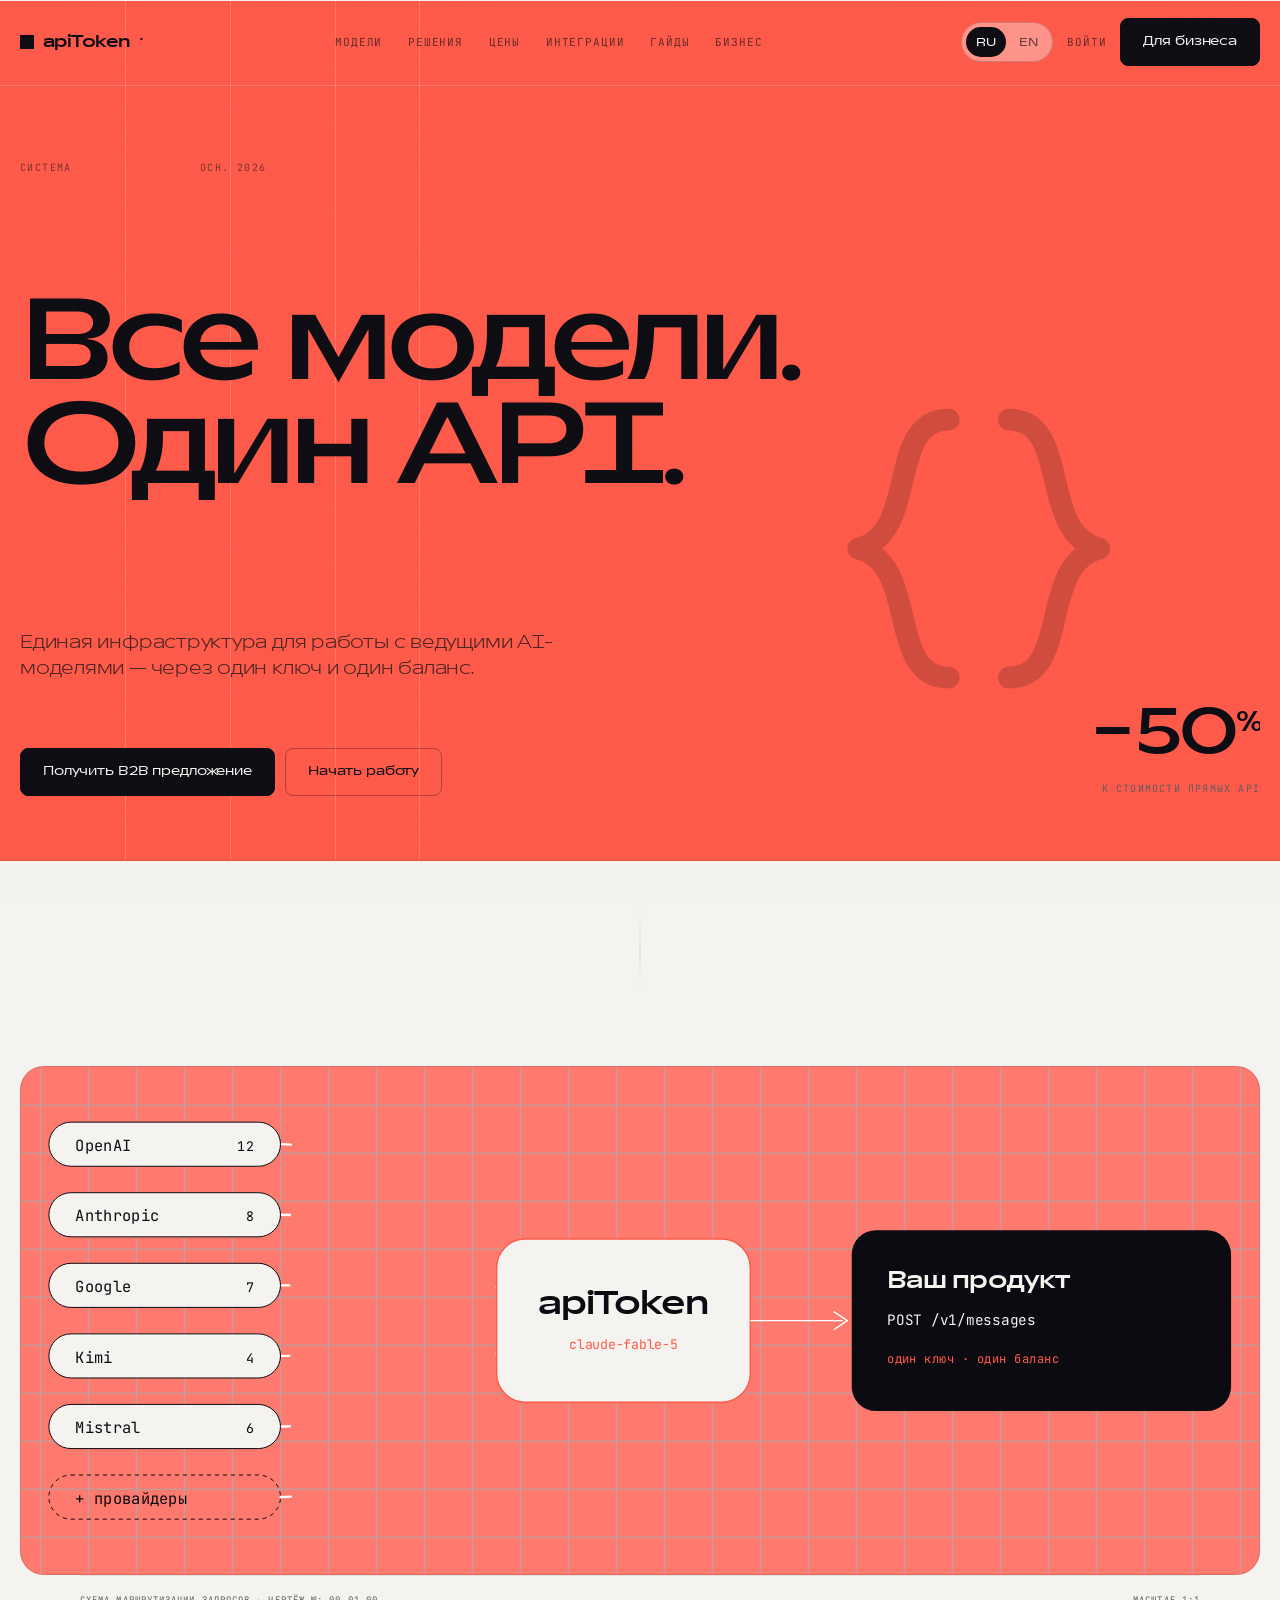
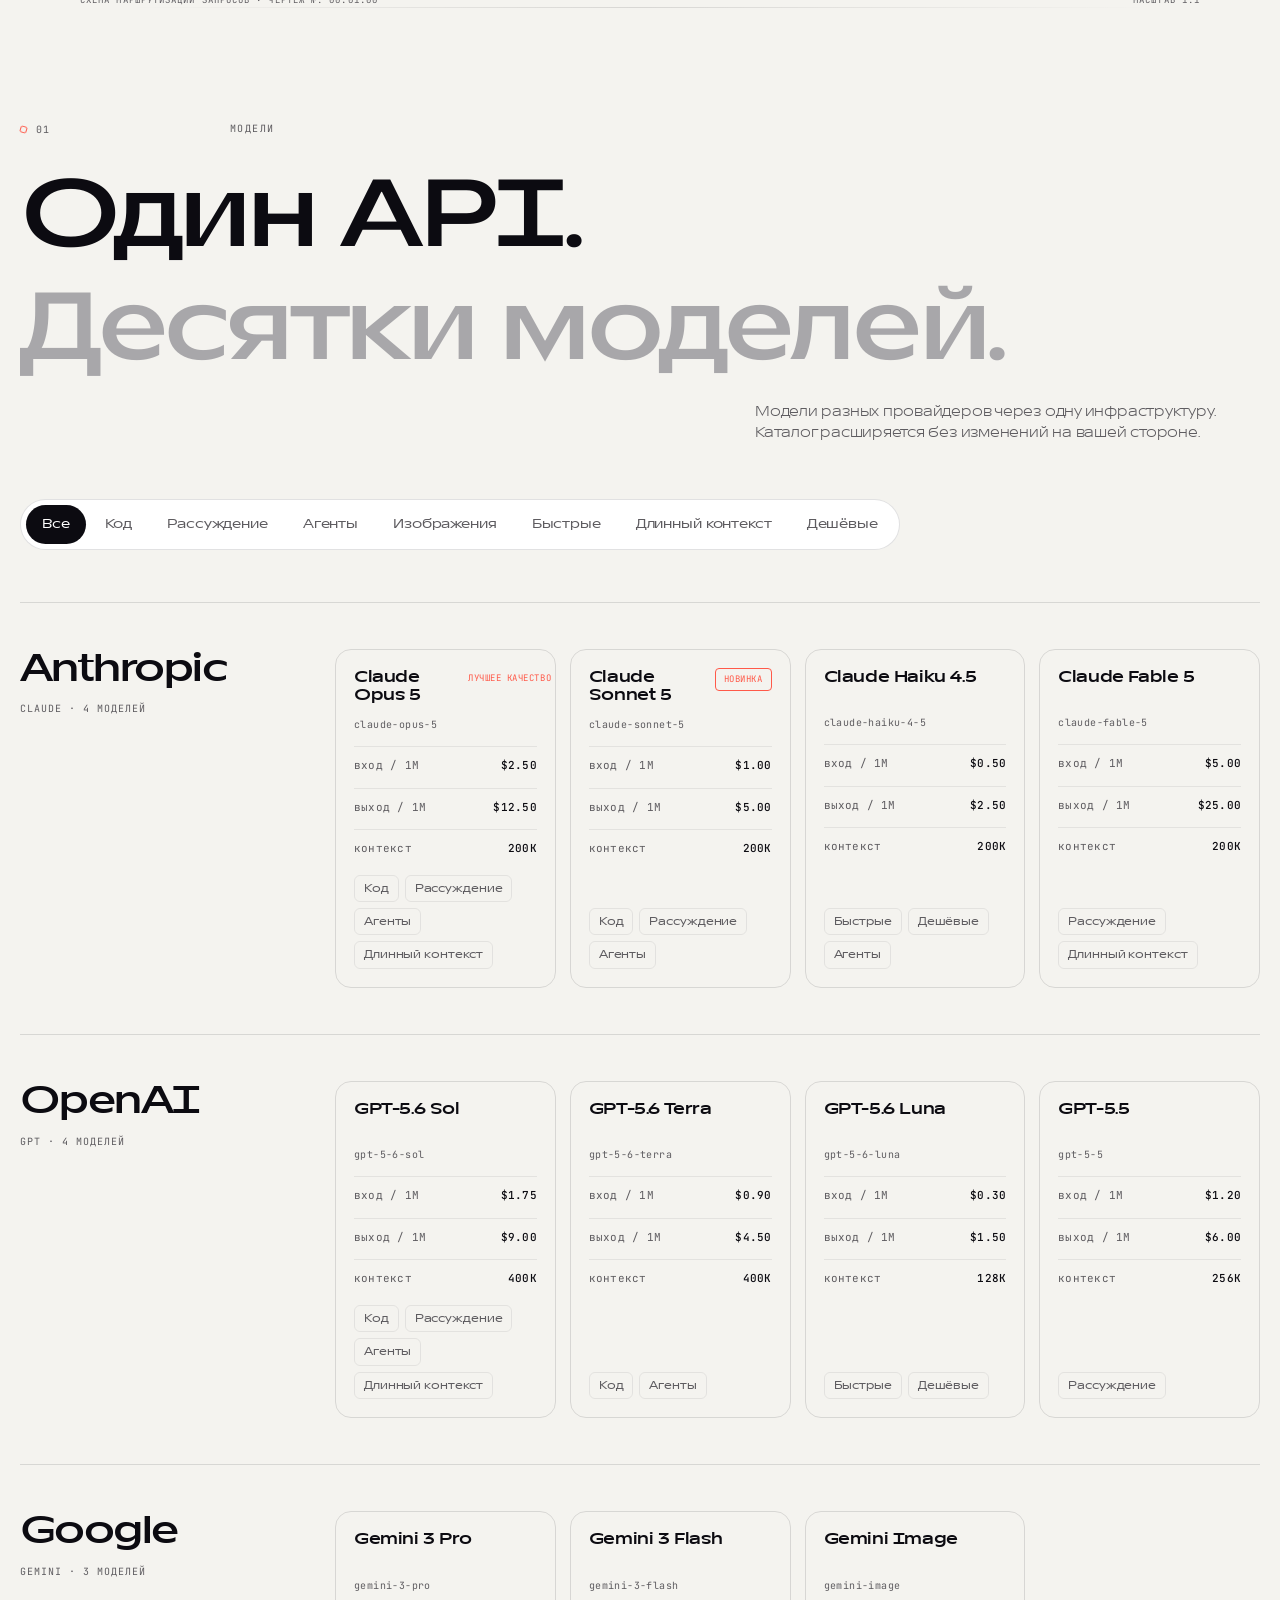
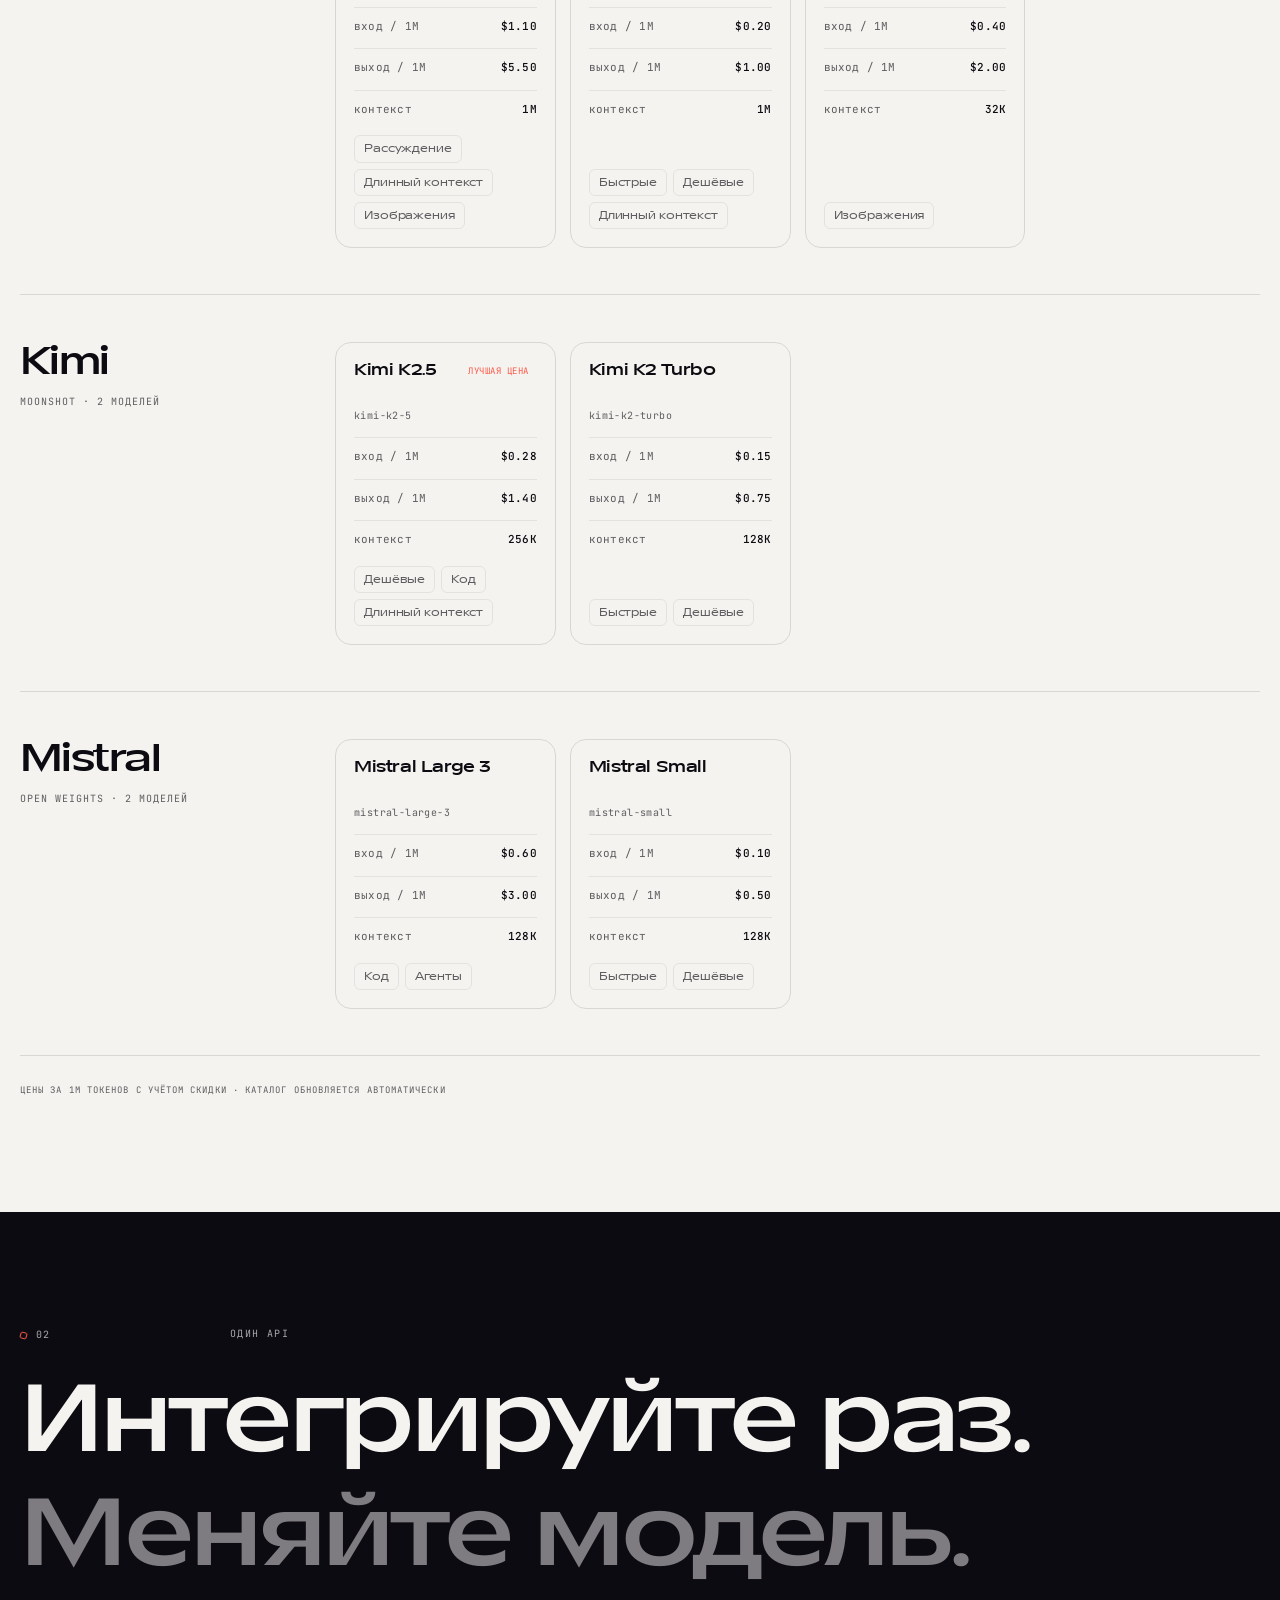
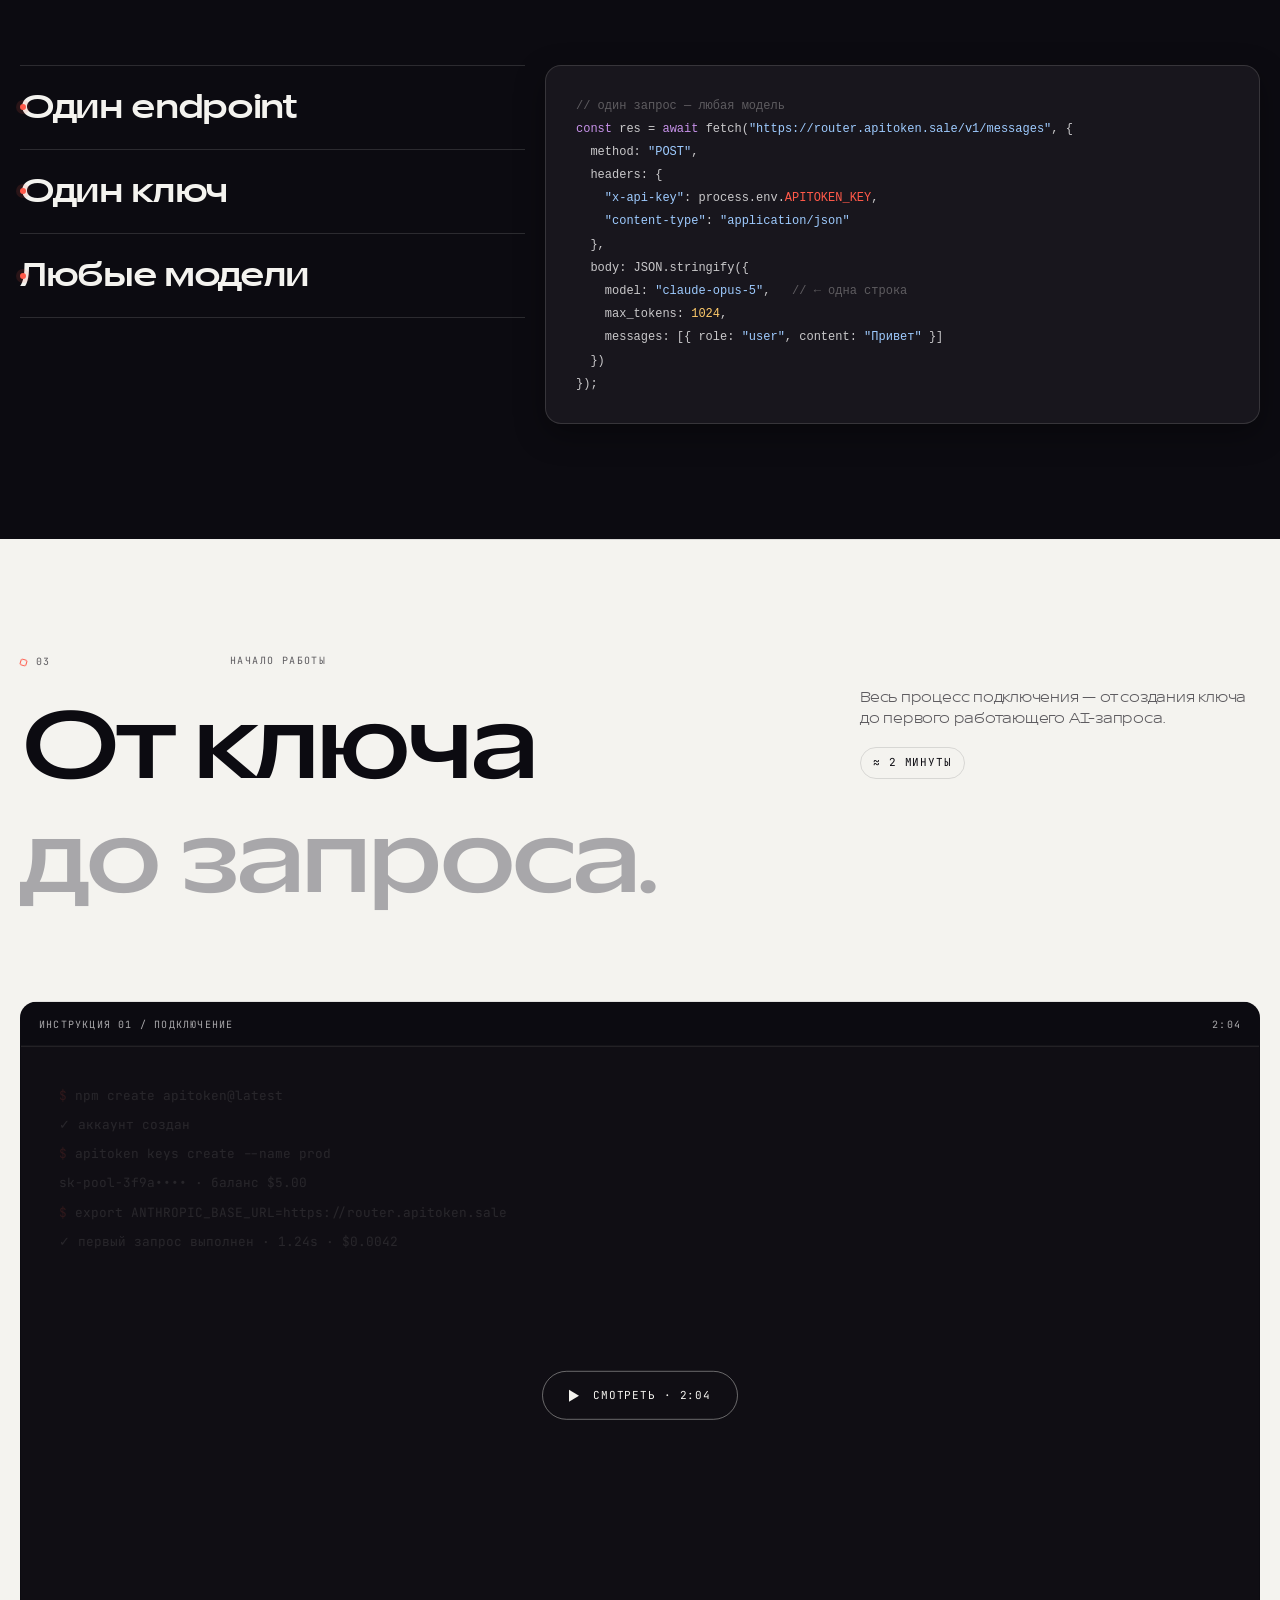
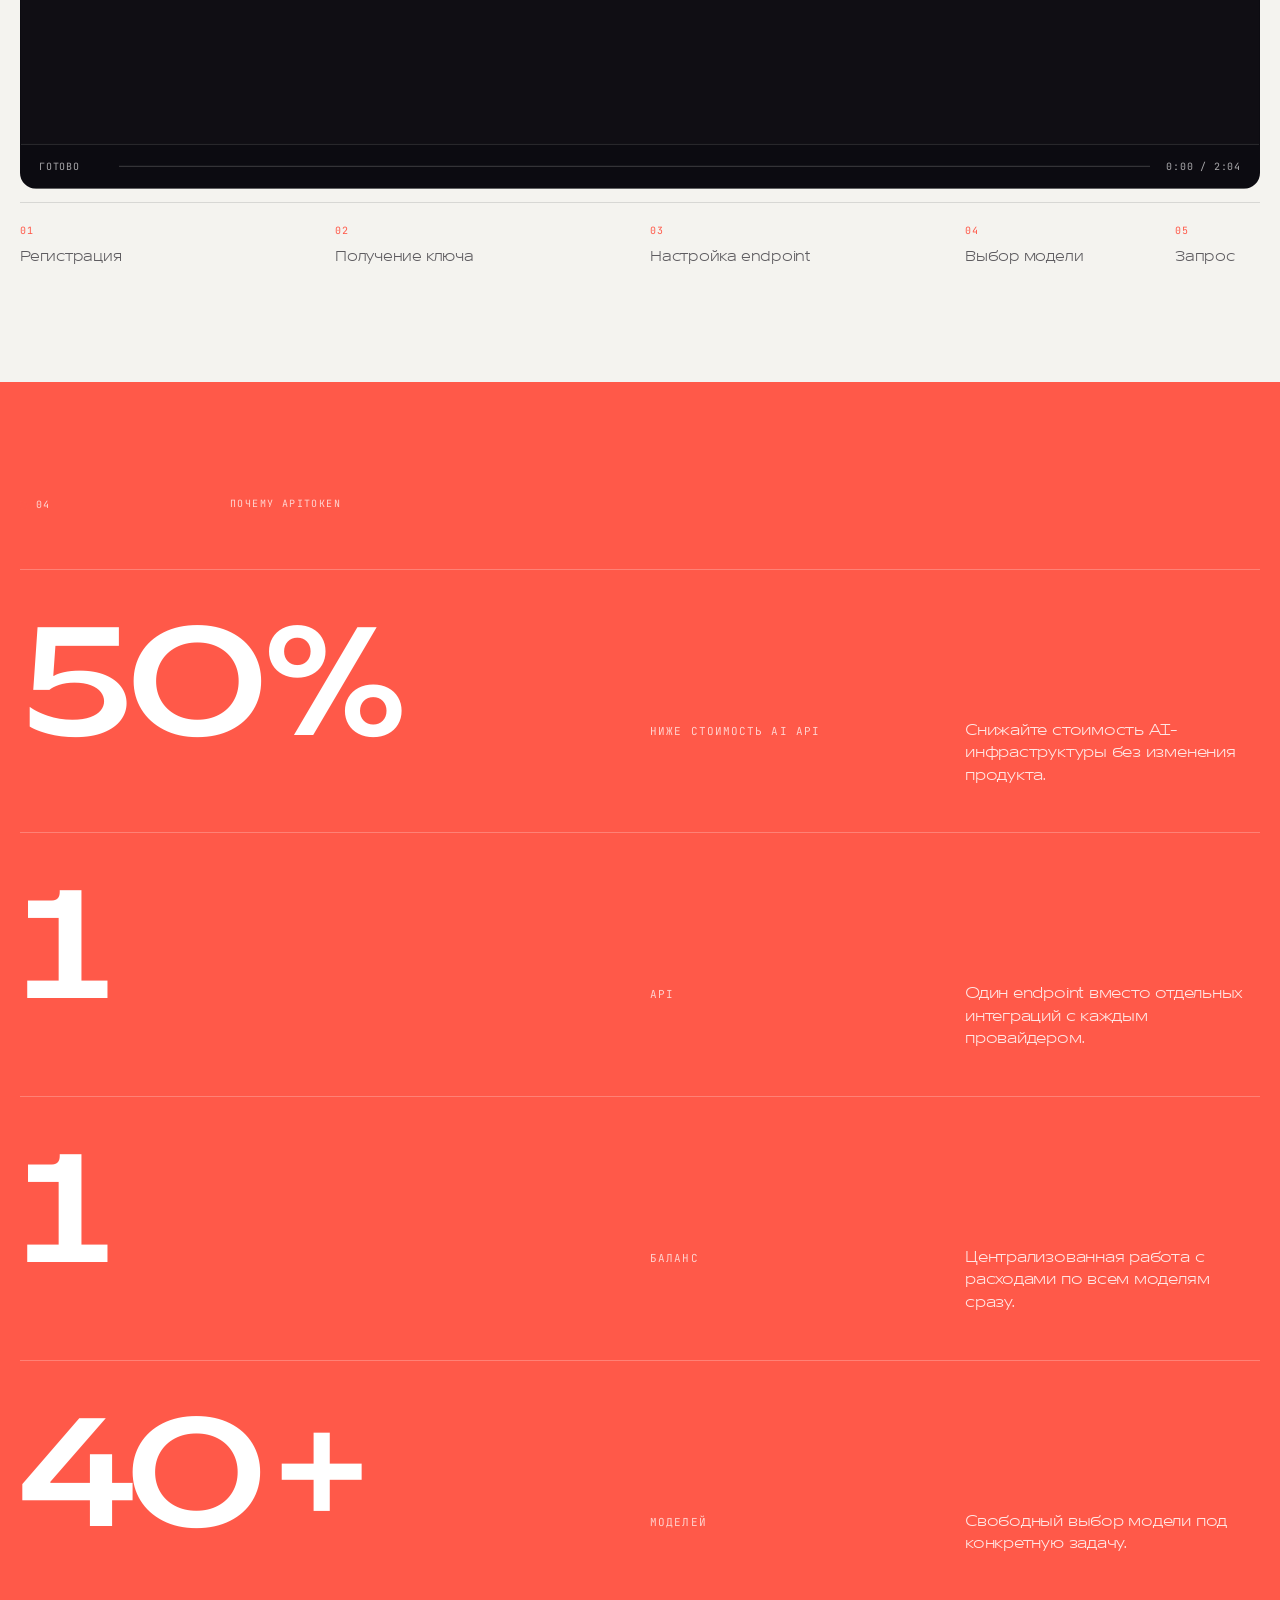
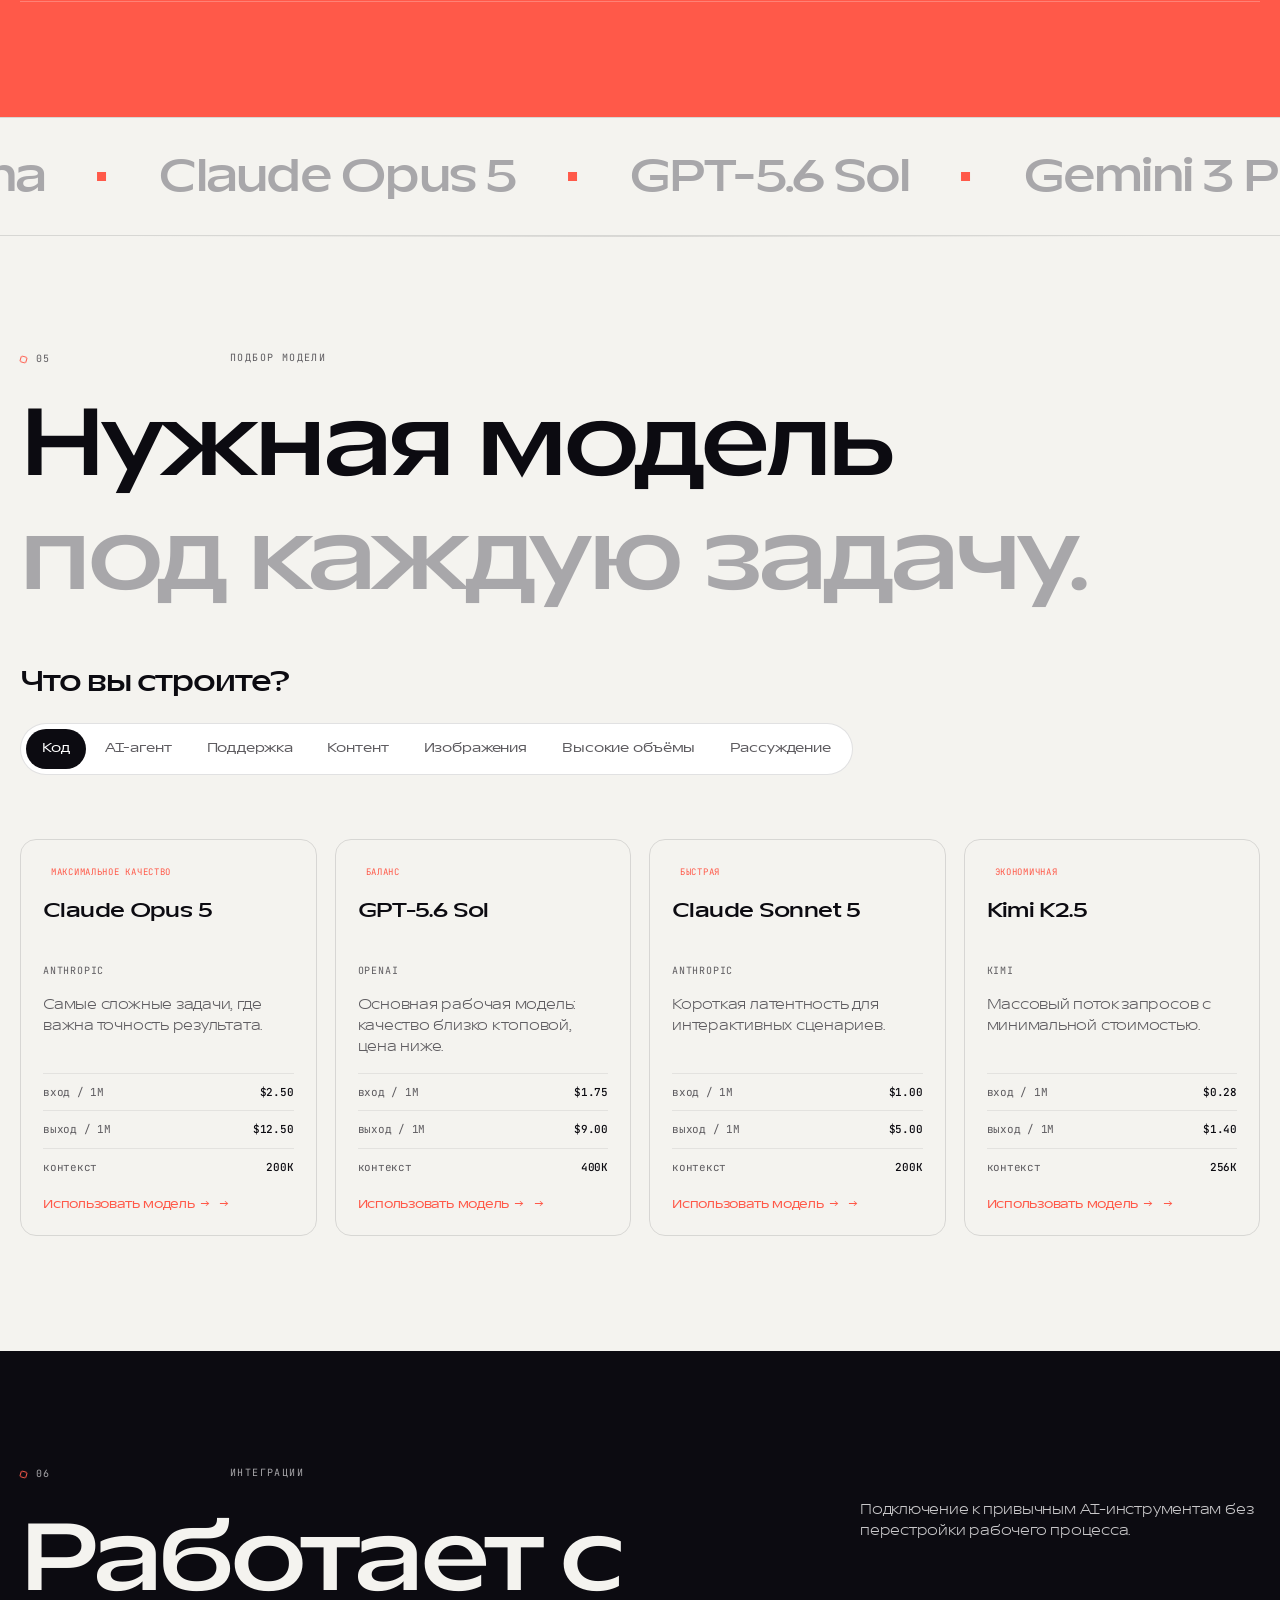
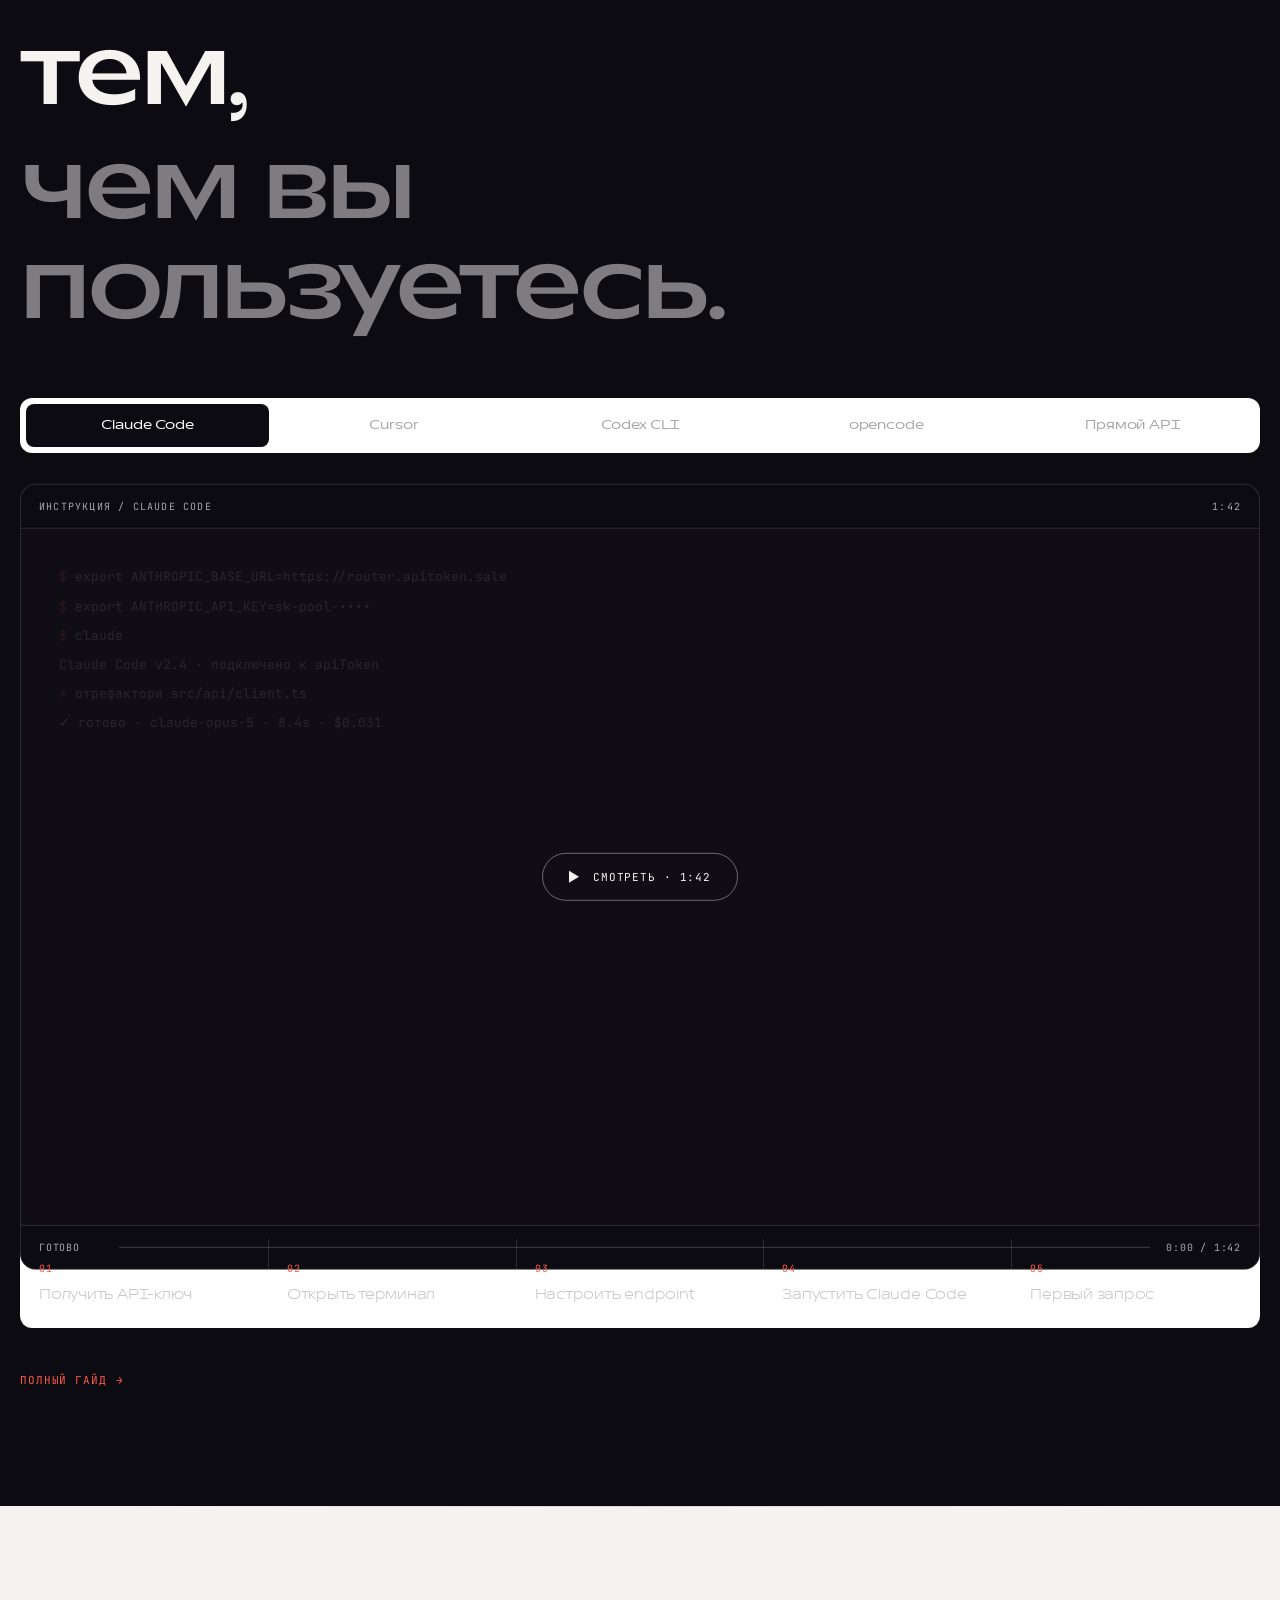
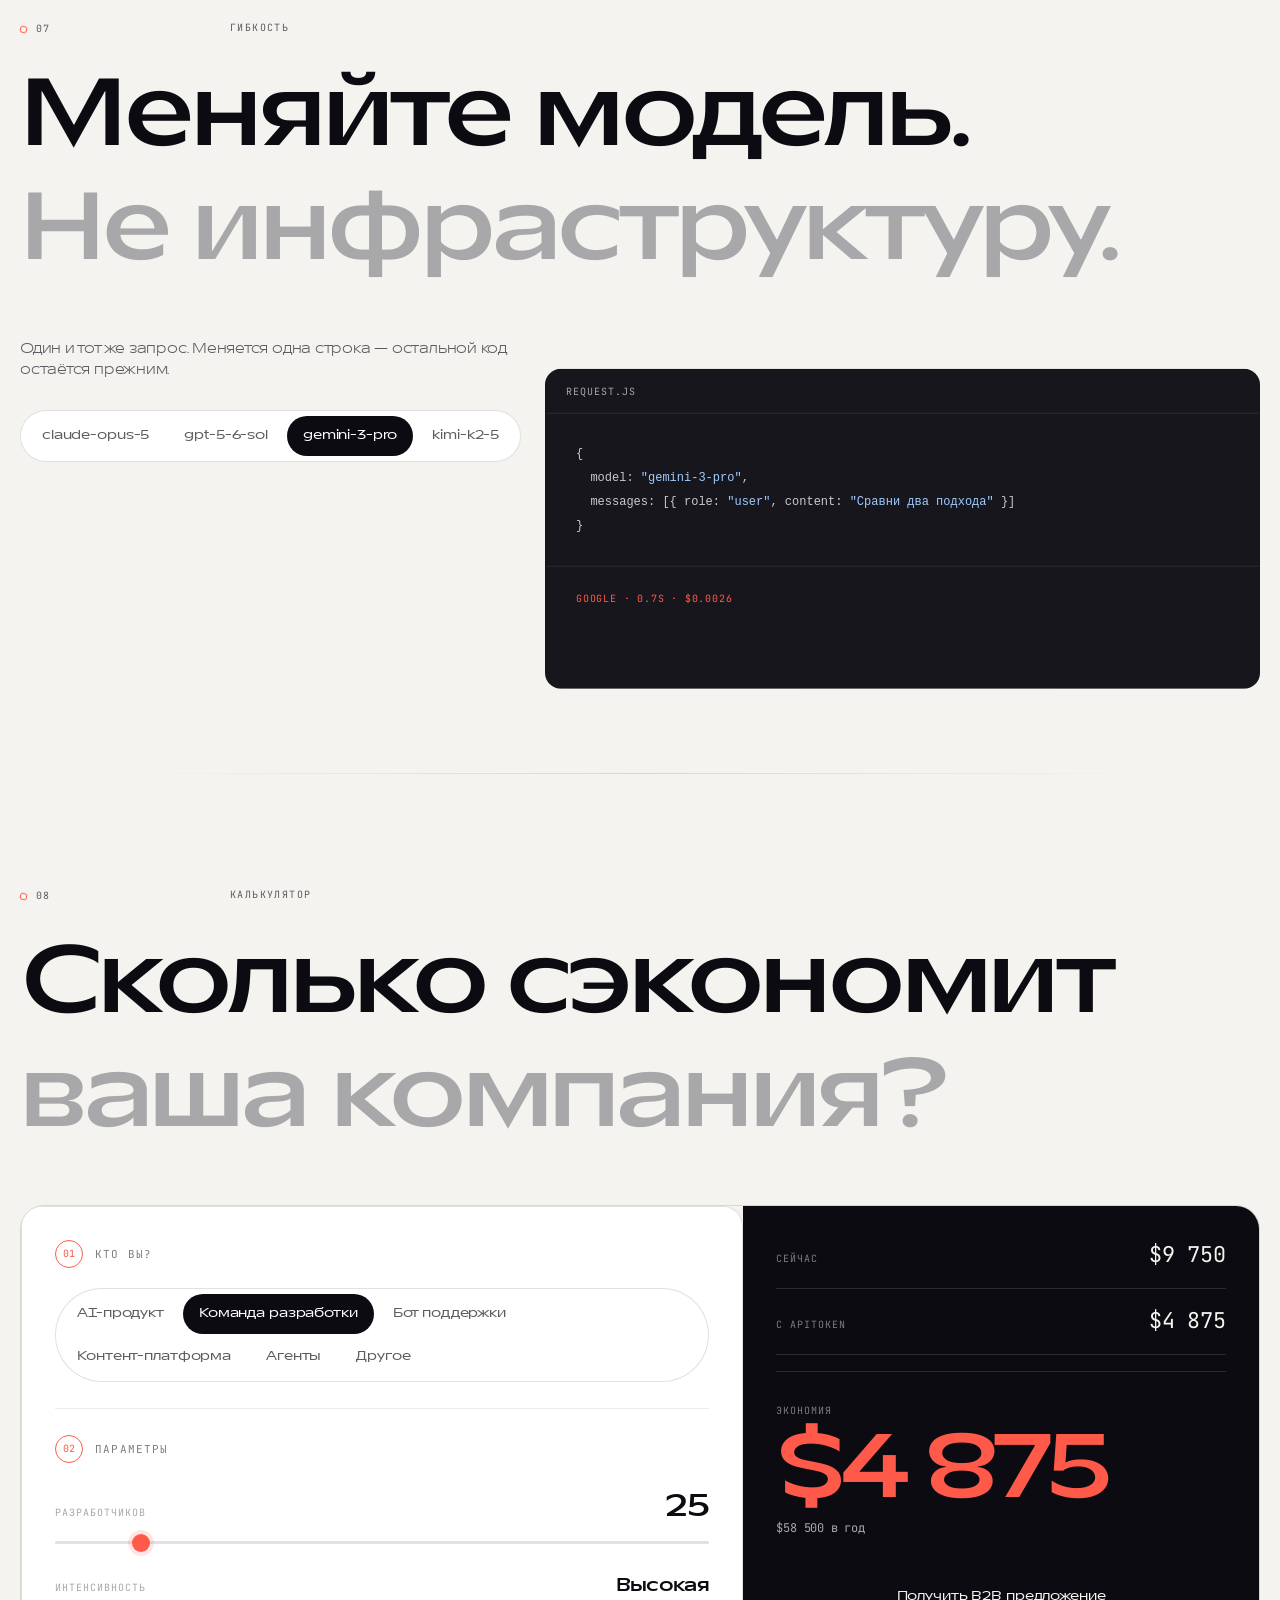
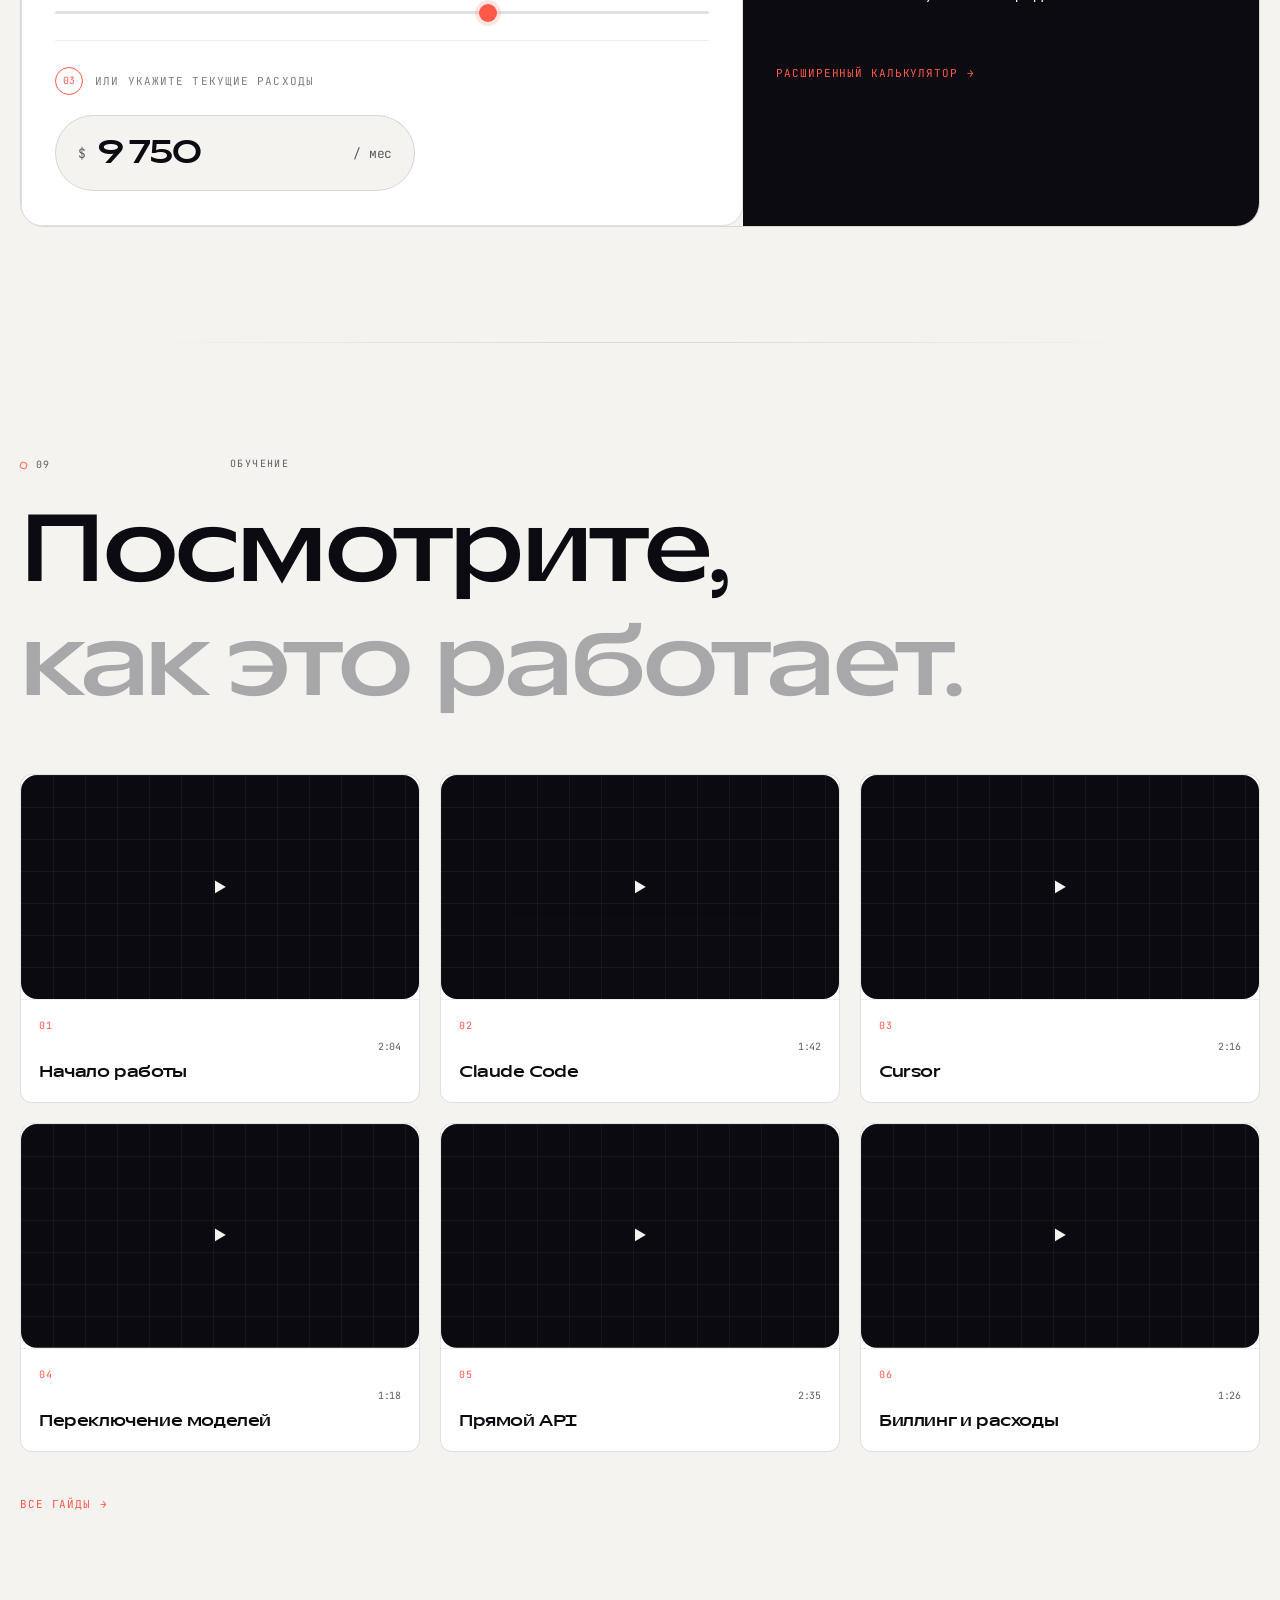
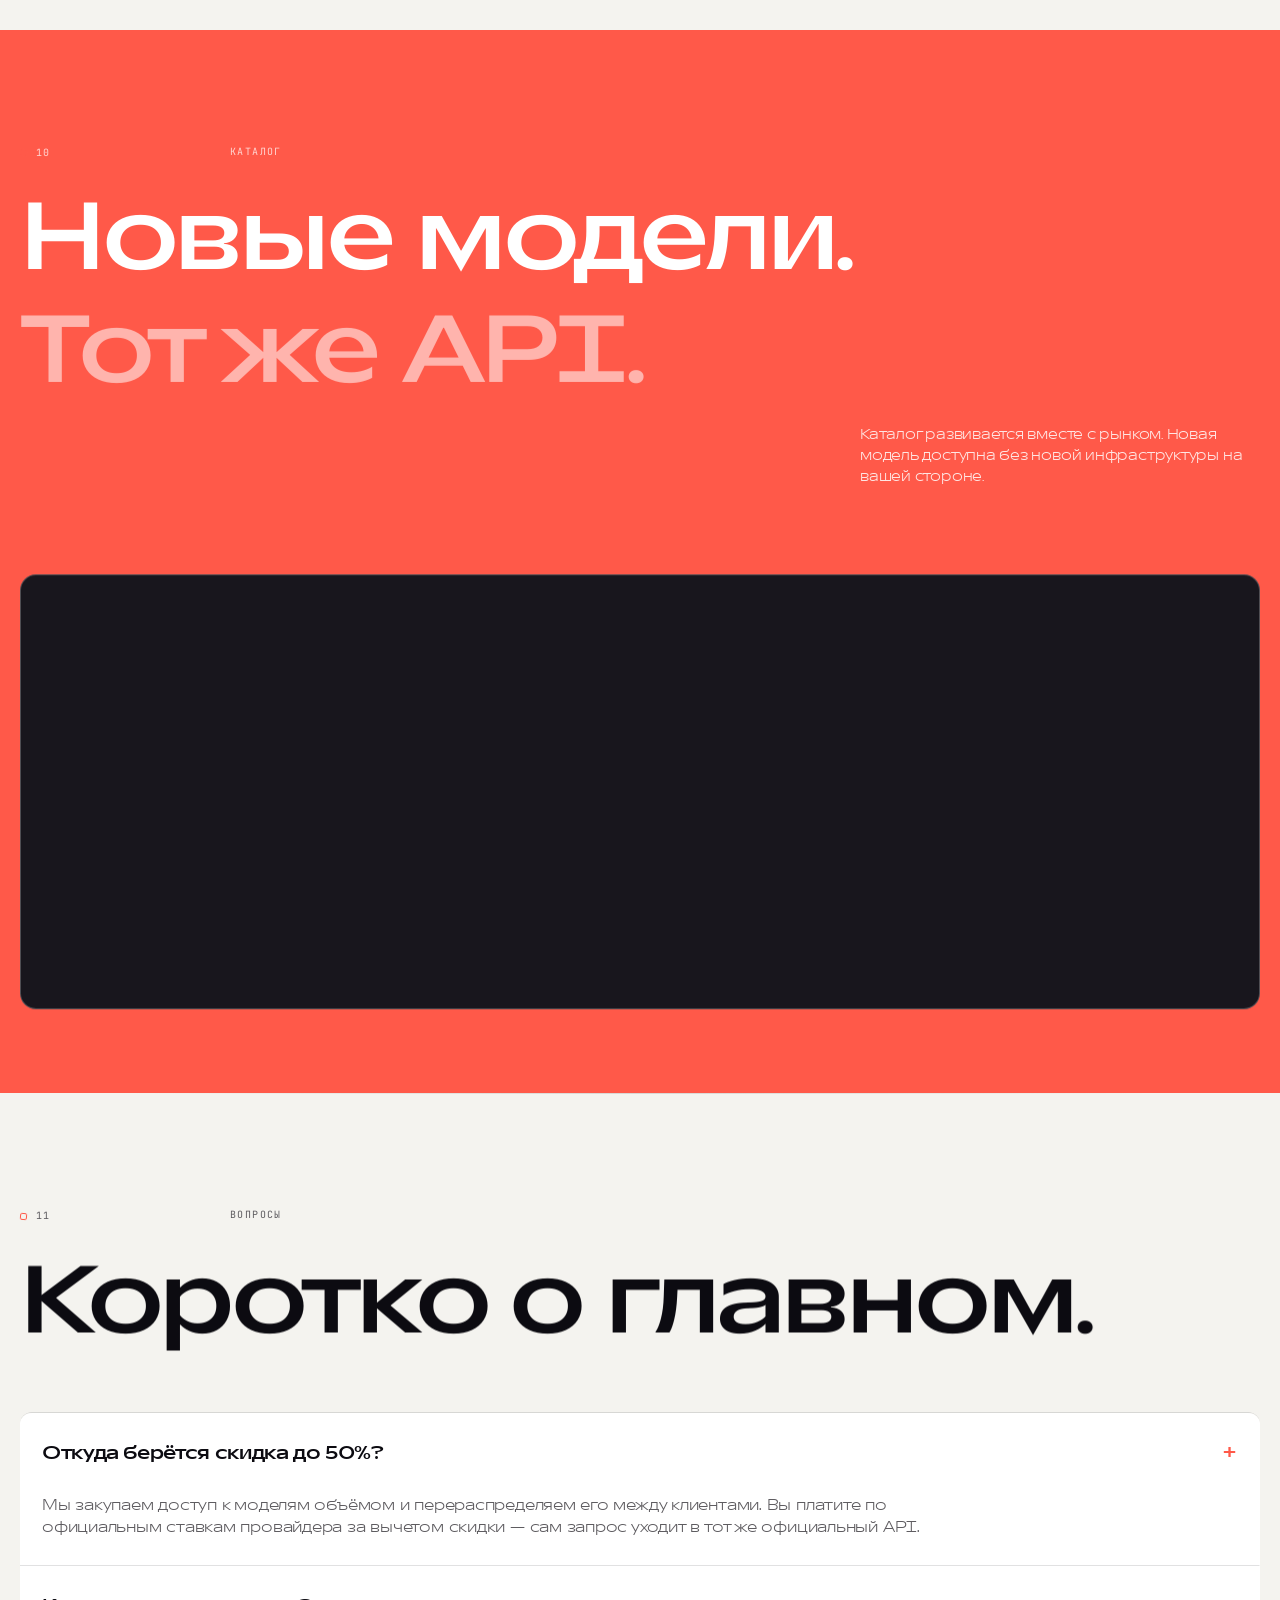
==== index.html @ c8873fb8 "ui: paler red scheme with grey grid, remove trace diagram from section 02" ====
<!DOCTYPE html>
<html lang="ru">
<head>
<meta charset="utf-8">
<meta name="viewport" content="width=device-width, initial-scale=1">
<title>apiToken — AI API-инфраструктура</title>
<link rel="preconnect" href="https://fonts.googleapis.com">
<link rel="preconnect" href="https://fonts.gstatic.com" crossorigin>
<link href="https://fonts.googleapis.com/css2?family=Inter+Tight:wght@400;500;600;700&family=JetBrains+Mono:wght@400;500&display=swap" rel="stylesheet">
<link rel="stylesheet" href="fonts.css">
<link rel="stylesheet" href="styles.css">
<link rel="stylesheet" href="motion.css">
</head>
<body>

<a class="skip" href="#main">К содержимому</a>

<!-- ================= HEADER ================= -->
<header class="hdr" id="hdr">
  <div class="hdr__in grid">
    <a class="brand c1-3" href="#"><span class="brand__mark"></span>apiToken<sup>®</sup></a>
    <nav class="nav c4-9">
      <a href="#models">Модели</a>
      <a href="#explorer">Решения</a>
      <a href="#calc">Цены</a>
      <a href="#integrations">Интеграции</a>
      <a href="#learn">Гайды</a>
      <a href="#calc">Бизнес</a>
    </nav>
    <div class="hdr__acts c10-13">
      <div class="lang" aria-label="Language switcher">
        <a class="lang__link is-active" href="index.html" aria-current="page">RU</a>
        <a class="lang__link" href="en.html">EN</a>
      </div>
      <a class="lnk" href="#">Войти</a>
      <a class="btn" href="#calc">Для бизнеса</a>
      <button class="burger" id="burger" aria-label="Меню"><span></span><span></span></button>
    </div>
  </div>
</header>

<main id="main">

<!-- ================= HERO ================= -->
<section class="hero">

  <div class="plate">
    <div class="plate__grid" aria-hidden="true"><i></i><i></i><i></i><i></i></div>

    <div class="plate__mark" aria-hidden="true">
      <svg viewBox="0 0 680 520" preserveAspectRatio="xMidYMid meet">
        <path d="M300 46 C 196 46, 252 234, 150 260 C 252 286, 196 474, 300 474"/>
        <path d="M400 46 C 504 46, 448 234, 550 260 C 448 286, 504 474, 400 474"/>
      </svg>
    </div>

    <div class="plate__in">
      <div class="plate__labels">
        <span class="meta">Система</span>
        <span class="meta">Осн. 2026</span>
      </div>

      <h1 class="display display--xxl plate__h">
        <span>Все модели.</span>
        <span>Один&nbsp;API.</span>
      </h1>

      <div class="plate__foot">
        <p class="lead">Единая инфраструктура для работы с ведущими AI-моделями — через один ключ и один баланс.</p>
        <div class="hero__cta ctas">
          <a class="btn btn--solid" href="#calc">Получить B2B предложение</a>
          <a class="btn" href="#start">Начать работу</a>
        </div>
      </div>

      <div class="plate__claim">
        <span class="claim__val">−50<em>%</em></span>
        <span class="claim__lab">к стоимости прямых API</span>
      </div>
    </div>
  </div>

  <!-- full-bleed schematic band -->
  <figure class="band reveal">
    <div class="netwrap" id="netwrap">

      <svg class="net" viewBox="0 0 1120 460" role="img" aria-label="Схема маршрутизации: провайдеры сходятся в apiToken и уходят одной линией в ваш продукт">

        <!-- converging bus · each line lands on its own point of the
             router's left edge, so nothing pinches into a single dot -->
        <g class="net__links">
          <path pathLength="100" d="M234 70  C 322 70,  342 180, 430 180"/>
          <path pathLength="100" d="M234 134 C 322 134, 342 200, 430 200"/>
          <path pathLength="100" d="M234 198 C 322 198, 342 220, 430 220"/>
          <path pathLength="100" d="M234 262 C 322 262, 342 240, 430 240"/>
          <path pathLength="100" d="M234 326 C 322 326, 342 260, 430 260"/>
          <path pathLength="100" d="M234 390 C 322 390, 342 280, 430 280"/>
        </g>
        <g class="net__flow">
          <path pathLength="100" d="M234 70  C 322 70,  342 180, 430 180"/>
          <path pathLength="100" d="M234 134 C 322 134, 342 200, 430 200"/>
          <path pathLength="100" d="M234 198 C 322 198, 342 220, 430 220"/>
          <path pathLength="100" d="M234 262 C 322 262, 342 240, 430 240"/>
          <path pathLength="100" d="M234 326 C 322 326, 342 260, 430 260"/>
          <path pathLength="100" d="M234 390 C 322 390, 342 280, 430 280"/>
        </g>

        <!-- providers -->
        <g class="node"><rect x="24" y="50"  width="210" height="40" rx="20"/><text x="48" y="76">OpenAI</text><text class="n-count" x="210" y="76">12</text></g>
        <g class="node"><rect x="24" y="114" width="210" height="40" rx="20"/><text x="48" y="140">Anthropic</text><text class="n-count" x="210" y="140">8</text></g>
        <g class="node"><rect x="24" y="178" width="210" height="40" rx="20"/><text x="48" y="204">Google</text><text class="n-count" x="210" y="204">7</text></g>
        <g class="node"><rect x="24" y="242" width="210" height="40" rx="20"/><text x="48" y="268">Kimi</text><text class="n-count" x="210" y="268">4</text></g>
        <g class="node"><rect x="24" y="306" width="210" height="40" rx="20"/><text x="48" y="332">Mistral</text><text class="n-count" x="210" y="332">6</text></g>
        <g class="node node--more"><rect x="24" y="370" width="210" height="40" rx="20"/><text x="48" y="396">+ провайдеры</text></g>

        <!-- router · horizontal card, type reads straight -->
        <g class="core">
          <rect x="430" y="156" width="230" height="148" rx="26"/>
          <text class="c-name" x="545" y="224">apiToken</text>
          <text class="c-tick" id="ticker" x="545" y="256">claude-opus-5</text>
        </g>

        <!-- single outbound line -->
        <g class="net__out">
          <path d="M660 230 L 744 230"/>
          <path class="net__head" d="M736 222 L 748 230 L 736 238"/>
        </g>

        <!-- product -->
        <g class="prodcard">
          <rect x="752" y="148" width="344" height="164" rx="22"/>
          <text class="p-name" x="784" y="200">Ваш продукт</text>
          <text class="p-code" x="784" y="234">POST /v1/messages</text>
          <text class="p-note" x="784" y="268">один ключ · один баланс</text>
        </g>
      </svg>

      <!-- narrow screens: the same idea as a plain stack -->
      <ul class="netlist">
        <li>OpenAI<b>12</b></li>
        <li>Anthropic<b>8</b></li>
        <li>Google<b>7</b></li>
        <li>Kimi<b>4</b></li>
        <li>Mistral<b>6</b></li>
        <li class="netlist__more">+ провайдеры</li>
        <li class="netlist__core">apiToken<b id="tickerMobile">claude-opus-5</b></li>
        <li class="netlist__out">Ваш продукт</li>
      </ul>
    </div>
    <figcaption class="cap grid">
      <span class="c1-8">Схема маршрутизации запросов · Чертёж №: 00.01.00</span>
      <span class="c9-13 ta-r">Масштаб 1:1</span>
    </figcaption>
  </figure>
</section>

<!-- ================= 01 MODELS ================= -->
<section class="sec" id="models">
  <div class="bleed">
    <header class="sechead grid reveal">
      <span class="secnum c1-2">01</span>
      <span class="meta c3-6">Модели</span>
      <h2 class="display c1-13">Один API.<br><span class="ghost">Десятки моделей.</span></h2>
      <p class="c8-13 secdesc">Модели разных провайдеров через одну инфраструктуру. Каталог расширяется без изменений на вашей стороне.</p>
    </header>

    <div class="filters reveal" id="filters"></div>
    <div class="universe" id="universe"></div>
    <p class="cap cap--free reveal">Цены за 1M токенов с учётом скидки · Каталог обновляется автоматически</p>
  </div>
</section>

<!-- ================= 02 ONE API ================= -->
<section class="sec sec--dark" id="api">
  <div class="bleed">
    <header class="sechead grid reveal">
      <span class="secnum c1-2">02</span>
      <span class="meta c3-6">Один API</span>
      <h2 class="display c1-13">Интегрируйте раз.<br><span class="ghost">Меняйте модель.</span></h2>
    </header>

    <div class="grid apisplit">
      <ul class="c1-5 bigfacts reveal">
        <li>Один endpoint</li>
        <li>Один ключ</li>
        <li>Любые модели</li>
      </ul>
      <pre class="c6-13 code reveal"><code><span class="c-c">// один запрос — любая модель</span>
<span class="c-k">const</span> res = <span class="c-k">await</span> fetch(<span class="c-s">"https://router.apitoken.sale/v1/messages"</span>, {
  method: <span class="c-s">"POST"</span>,
  headers: {
    <span class="c-s">"x-api-key"</span>: process.env.<span class="c-v">APITOKEN_KEY</span>,
    <span class="c-s">"content-type"</span>: <span class="c-s">"application/json"</span>
  },
  body: JSON.stringify({
    model: <span class="c-s">"claude-opus-5"</span>,   <span class="c-c">// ← одна строка</span>
    max_tokens: <span class="c-n">1024</span>,
    messages: [{ role: <span class="c-s">"user"</span>, content: <span class="c-s">"Привет"</span> }]
  })
});</code></pre>
    </div>
  </div>
</section>

<!-- ================= 03 GET STARTED ================= -->
<section class="sec" id="start">
  <div class="bleed">
    <header class="sechead grid reveal">
      <span class="secnum c1-2">03</span>
      <span class="meta c3-6">Начало работы</span>
      <h2 class="display c1-8">От ключа<br><span class="ghost">до запроса.</span></h2>
      <div class="c9-13 sechead__aside">
        <p class="secdesc">Весь процесс подключения — от создания ключа до первого работающего AI-запроса.</p>
        <span class="pill">≈ 2 минуты</span>
      </div>
    </header>

    <div class="reveal" data-video data-label="Инструкция 01 / Подключение" data-duration="2:04"></div>

    <ol class="steps grid reveal">
      <li class="c1-3"><span>01</span>Регистрация</li>
      <li class="c4-6"><span>02</span>Получение ключа</li>
      <li class="c7-9"><span>03</span>Настройка endpoint</li>
      <li class="c10-11"><span>04</span>Выбор модели</li>
      <li class="c12-13"><span>05</span>Запрос</li>
    </ol>
  </div>
</section>

<!-- ================= 04 NUMBERS ================= -->
<section class="sec sec--accent" id="value">
  <div class="bleed">
    <header class="sechead grid reveal">
      <span class="secnum c1-2">04</span>
      <span class="meta c3-6">Почему apiToken</span>
    </header>

    <div class="numbers">
      <div class="num grid reveal">
        <span class="num__val c1-6" data-count="50" data-suffix="%">0%</span>
        <span class="num__lab c7-9">ниже стоимость AI API</span>
        <p class="num__desc c10-13">Снижайте стоимость AI-инфраструктуры без изменения продукта.</p>
      </div>
      <div class="num grid reveal">
        <span class="num__val c1-6" data-count="1">0</span>
        <span class="num__lab c7-9">API</span>
        <p class="num__desc c10-13">Один endpoint вместо отдельных интеграций с каждым провайдером.</p>
      </div>
      <div class="num grid reveal">
        <span class="num__val c1-6" data-count="1">0</span>
        <span class="num__lab c7-9">баланс</span>
        <p class="num__desc c10-13">Централизованная работа с расходами по всем моделям сразу.</p>
      </div>
      <div class="num grid reveal">
        <span class="num__val c1-6" data-count="40" data-suffix="+">0+</span>
        <span class="num__lab c7-9">моделей</span>
        <p class="num__desc c10-13">Свободный выбор модели под конкретную задачу.</p>
      </div>
    </div>
  </div>
</section>

<!-- ================= 05 EXPLORER ================= -->
<section class="sec" id="explorer">
  <div class="bleed">
    <header class="sechead grid reveal">
      <span class="secnum c1-2">05</span>
      <span class="meta c3-6">Подбор модели</span>
      <h2 class="display c1-13">Нужная модель<br><span class="ghost">под каждую задачу.</span></h2>
    </header>

    <div class="ask reveal">
      <span class="ask__q">Что вы строите?</span>
      <div class="ask__opts" id="askOpts"></div>
    </div>
    <div class="picks" id="picks"></div>
  </div>
</section>

<!-- ================= 06 INTEGRATIONS ================= -->
<section class="sec sec--dark" id="integrations">
  <div class="bleed">
    <header class="sechead grid reveal">
      <span class="secnum c1-2">06</span>
      <span class="meta c3-6">Интеграции</span>
      <h2 class="display c1-8">Работает с тем,<br><span class="ghost">чем вы пользуетесь.</span></h2>
      <p class="c9-13 secdesc">Подключение к привычным AI-инструментам без перестройки рабочего процесса.</p>
    </header>

    <div class="tabs reveal" id="intTabs"></div>
    <div id="intVideo" class="reveal"></div>
    <div class="intsteps" id="intSteps"></div>
    <a class="lnk lnk--arrow reveal" href="#learn">Полный гайд</a>
  </div>
</section>

<!-- ================= 07 SWITCH ================= -->
<section class="sec" id="switch">
  <div class="bleed">
    <header class="sechead grid reveal">
      <span class="secnum c1-2">07</span>
      <span class="meta c3-6">Гибкость</span>
      <h2 class="display c1-13">Меняйте модель.<br><span class="ghost">Не инфраструктуру.</span></h2>
    </header>

    <div class="grid switch">
      <div class="c1-5 switch__side reveal">
        <p class="secdesc">Один и тот же запрос. Меняется одна строка — остальной код остаётся прежним.</p>
        <div class="switch__pick" id="switchPick"></div>
      </div>
      <div class="c6-13 switch__demo reveal">
        <div class="term">
          <div class="term__bar"><span id="termName">request.js</span></div>
          <pre class="term__body"><code>{
  model: <span class="c-s" id="swModel">"claude-opus-5"</span>,
  messages: [{ role: <span class="c-s">"user"</span>, content: <span class="c-s">"Сравни два подхода"</span> }]
}</code></pre>
          <div class="term__out">
            <span class="term__meta"><b id="swProvider">Anthropic</b> · <span id="swLatency">1.2s</span> · <span id="swCost">$0.0042</span></span>
            <p id="swAnswer">…</p>
          </div>
        </div>
      </div>
    </div>
  </div>
</section>

<!-- ================= 09 CALCULATOR ================= -->
<section class="sec" id="calc">
  <div class="bleed">
    <header class="sechead grid reveal">
      <span class="secnum c1-2">08</span>
      <span class="meta c3-6">Калькулятор</span>
      <h2 class="display c1-13">Сколько сэкономит<br><span class="ghost">ваша компания?</span></h2>
    </header>

    <div class="grid calc reveal">
      <div class="c1-7 calc__in">
        <div class="calc__step">
          <span class="calc__q">Кто вы?</span>
          <div class="calc__opts" id="calcProfiles"></div>
        </div>
        <div class="calc__step" id="calcParams"></div>
        <div class="calc__step">
          <span class="calc__q">Или укажите текущие расходы</span>
          <div class="calc__spend"><span>$</span><input type="text" id="spendInput" inputmode="numeric" value="20 000"><em>/ мес</em></div>
        </div>
      </div>

      <div class="c8-13 calc__out">
        <div class="calc__line"><span class="calc__lab">Сейчас</span><span class="calc__val" id="resNow">$20 000</span></div>
        <div class="calc__line"><span class="calc__lab">С apiToken</span><span class="calc__val" id="resNew">$10 000</span></div>
        <div class="calc__save">
          <span class="calc__lab">Экономия</span>
          <span class="calc__big" id="resMo">$10 000</span>
          <span class="calc__year" id="resYr">$120 000 в год</span>
        </div>
        <a class="btn btn--solid btn--full" href="#calc">Получить B2B предложение</a>
        <button class="lnk lnk--arrow" id="advToggle">Расширенный калькулятор</button>
        <div class="adv" id="adv" hidden>
          <div class="adv__grid">
            <label>Входные токены<input type="text" value="12 000 000"></label>
            <label>Выходные токены<input type="text" value="3 000 000"></label>
            <label>Кэш<input type="text" value="40%"></label>
            <label>Модель<input type="text" value="claude-opus-5"></label>
          </div>
        </div>
      </div>
    </div>
  </div>
</section>

<!-- ================= 12 LEARN ================= -->
<section class="sec" id="learn">
  <div class="bleed">
    <header class="sechead grid reveal">
      <span class="secnum c1-2">09</span>
      <span class="meta c3-6">Обучение</span>
      <h2 class="display c1-13">Посмотрите,<br><span class="ghost">как это работает.</span></h2>
    </header>
    <div class="lib" id="lib"></div>
    <a class="lnk lnk--arrow reveal" href="#">Все гайды</a>
  </div>
</section>

<!-- ================= 13 GROW ================= -->
<section class="sec sec--accent" id="grow">
  <div class="bleed">
    <header class="sechead grid reveal">
      <span class="secnum c1-2">10</span>
      <span class="meta c3-6">Каталог</span>
      <h2 class="display c1-13">Новые модели.<br><span class="ghost">Тот же API.</span></h2>
      <p class="c9-13 secdesc">Каталог развивается вместе с рынком. Новая модель доступна без новой инфраструктуры на вашей стороне.</p>
    </header>
    <div class="grow" id="growField"></div>
  </div>
</section>

<!-- ================= FAQ ================= -->
<section class="sec" id="faq">
  <div class="bleed">
    <header class="sechead grid reveal">
      <span class="secnum c1-2">11</span>
      <span class="meta c3-6">Вопросы</span>
      <h2 class="display c1-13">Коротко о главном.</h2>
    </header>
    <div class="acc" id="acc"></div>
  </div>
</section>

<!-- ================= FINAL ================= -->
<section class="final sec--dark">
  <div class="bleed">
    <h2 class="display display--xxl reveal"><span>Ваш AI-стек.</span><span class="ghost">Один API.</span></h2>
    <div class="rule grid">
      <span class="c1-7 final__sub reveal">Экономьте до 50% на стоимости AI API</span>
      <div class="c8-13 ctas reveal">
        <a class="btn btn--solid" href="#calc">Получить B2B предложение</a>
        <a class="btn" href="#">Начать работу</a>
      </div>
    </div>
  </div>
</section>

</main>

<!-- ================= FOOTER ================= -->
<footer class="ftr sec--dark">
  <div class="bleed">

    <div class="grid ftr__head">
      <a class="brand c1-6" href="#"><span class="brand__mark"></span>apiToken<sup>®</sup></a>
      <a class="c6-13 ftr__mail" href="mailto:hello@apitoken.sale">hello@apitoken.sale</a>
    </div>

    <nav class="ftr__reg">
      <a href="#models"><span class="ftr__no">01</span><span class="ftr__ttl">Модели</span><span class="ftr__sub">каталог провайдеров</span><i></i></a>
      <a href="#calc"><span class="ftr__no">02</span><span class="ftr__ttl">Цены и калькулятор</span><span class="ftr__sub">расчёт экономии</span><i></i></a>
      <a href="#integrations"><span class="ftr__no">03</span><span class="ftr__ttl">Интеграции</span><span class="ftr__sub">Claude Code, Cursor, Codex</span><i></i></a>
      <a href="#api"><span class="ftr__no">04</span><span class="ftr__ttl">Документация</span><span class="ftr__sub">API и быстрый старт</span><i></i></a>
      <a href="#learn"><span class="ftr__no">05</span><span class="ftr__ttl">Статус и поддержка</span><span class="ftr__sub">гайды, доступность</span><i></i></a>
    </nav>

    <div class="grid ftr__bottom">
      <span class="c1-5">© 2026 apiToken<sup>®</sup></span>
      <span class="c5-8 ftr__legal"><a href="#">Условия</a> · <a href="#">Конфиденциальность</a></span>
      <span class="c8-13 ta-r">Не является Anthropic, OpenAI или Google и не аффилирована с ними</span>
    </div>

  </div>
</footer>

<script src="vendor/gsap.min.js"></script>
<script src="vendor/ScrollTrigger.min.js"></script>
<script src="vendor/lenis.min.js"></script>
<script src="vendor/split-type.min.js"></script>
<script src="app.js"></script>
<script src="motion.js"></script>
</body>
</html>
---- fonts.css ----
/* =========================================================
   fonts.css — TT Runs Trial
   TRIAL LICENCE: demonstration only. Commercial / public
   deployment requires a web licence from the foundry.
   Files are .ttf; convert to .woff2 before production
   (roughly 3-4x smaller).
   ========================================================= */

@font-face{
  font-family:"TT Runs";
  src:url("fonts/TTRuns-Light.ttf") format("truetype");
  font-weight:300;font-style:normal;font-display:swap;
}
@font-face{
  font-family:"TT Runs";
  src:url("fonts/TTRuns-Regular.ttf") format("truetype");
  font-weight:400;font-style:normal;font-display:swap;
}
@font-face{
  font-family:"TT Runs";
  src:url("fonts/TTRuns-Medium.ttf") format("truetype");
  font-weight:500;font-style:normal;font-display:swap;
}
@font-face{
  font-family:"TT Runs";
  src:url("fonts/TTRuns-DemiBold.ttf") format("truetype");
  font-weight:600;font-style:normal;font-display:swap;
}
@font-face{
  font-family:"TT Runs";
  src:url("fonts/TTRuns-Bold.ttf") format("truetype");
  font-weight:700;font-style:normal;font-display:swap;
}
@font-face{
  font-family:"TT Runs";
  src:url("fonts/TTRuns-ExtraBold.ttf") format("truetype");
  font-weight:800;font-style:normal;font-display:swap;
}
---- styles.css ----
/* =========================================================
   apiToken — variant: engineering / editorial
   Direction: warm paper + near-black + one hot accent,
   12-col grid, oversized display type, technical captions.
   Accent is swappable in one line (see --accent).
   ========================================================= */

:root{
  /* neutrals — warm paper, deep ink */
  --paper:#F4F3EF;
  --paper-2:#ECEBE6;
  --ink:#0C0B11;
  --ink-2:#18161D;
  --ink-3:#24222A;
  --g100:#C9C8CA;
  --g200:#A8A7AA;
  --g300:#7E7C80;
  --g400:#5E5C60;
  --g700:#252328;
  --g800:#1D1B21;
  --g900:#151318;

  /* accent */
  --accent:#FF5949;
  --accent-2:#E84D3E;
  --accent-glow:rgba(255,89,73,.28);

  /* surfaces */
  --bg:var(--paper);
  --fg:var(--ink);
  --line:rgba(12,11,17,.12);
  --line-soft:rgba(12,11,17,.07);
  --muted:var(--g400);

  /* elevation */
  --shadow-xs:0 1px 2px rgba(12,11,17,.04);
  --shadow-s:0 2px 6px rgba(12,11,17,.05);
  --shadow-m:0 8px 24px rgba(12,11,17,.08);
  --shadow-l:0 18px 48px rgba(12,11,17,.12);
  --shadow-xl:0 32px 72px rgba(12,11,17,.15);
  --shadow-accent:0 8px 28px rgba(255,89,73,.30);

  /* grid */
  --cols:12;
  --gutter:20px;
  --margin:20px;
  --maxw:1600px;

  --sans:"TT Runs", "Inter Tight", Inter, system-ui, sans-serif;
  --mono:"JetBrains Mono", ui-monospace, Menlo, Consolas, monospace;

  --sec:clamp(84px,9vw,160px);
}

*{box-sizing:border-box;margin:0;padding:0}
html{scroll-behavior:smooth}
body{
  background:var(--bg);color:var(--fg);
  font-family:var(--sans);
  font-size:clamp(15px,1.05vw,18px);
  line-height:1.5;
  letter-spacing:-.015em;
  -webkit-font-smoothing:antialiased;
  overflow-x:hidden;
}
a{color:inherit;text-decoration:none}
button,input{font:inherit;color:inherit;background:none;border:0}
ul,ol{list-style:none}
sup{font-size:.5em;vertical-align:super}

/* subtle grain texture overlay */
body::before{
  content:"";position:fixed;inset:0;pointer-events:none;z-index:9999;opacity:.035;
  background-image:url("data:image/svg+xml,%3Csvg viewBox='0 0 200 200' xmlns='http://www.w3.org/2000/svg'%3E%3Cfilter id='n'%3E%3CfeTurbulence type='fractalNoise' baseFrequency='0.85' numOctaves='4' stitchTiles='stitch'/%3E%3C/filter%3E%3Crect width='100%25' height='100%25' filter='url(%23n)'/%3E%3C/svg%3E");
  background-size:220px 220px;
}

.skip{position:absolute;left:-9999px}
.skip:focus{left:12px;top:12px;background:var(--accent);color:#fff;padding:8px 14px;z-index:100}

/* ---------- grid ---------- */
.bleed{max-width:var(--maxw);margin:0 auto;padding:0 var(--margin)}
.grid{display:grid;grid-template-columns:repeat(var(--cols),1fr);gap:var(--gutter)}
.ta-r{text-align:right}
.c1-2{grid-column:1/3}   .c1-3{grid-column:1/4}   .c1-4{grid-column:1/5}
.c1-5{grid-column:1/6}   .c1-6{grid-column:1/7}   .c1-7{grid-column:1/8}
.c1-8{grid-column:1/9}   .c1-13{grid-column:1/13}
.c3-6{grid-column:3/7}   .c3-8{grid-column:3/9}
.c4-6{grid-column:4/7}   .c4-9{grid-column:4/10}
.c5-7{grid-column:5/8}   .c6-13{grid-column:6/13}
.c7-9{grid-column:7/10}  .c7-10{grid-column:7/11}
.c8-13{grid-column:8/13} .c9-11{grid-column:9/11}
.c9-13{grid-column:9/13} .c10-11{grid-column:10/12}
.c10-13{grid-column:10/13} .c11-13{grid-column:11/13}
.c12-13{grid-column:12/13}

/* ---------- type ---------- */
.display{
  font-size:clamp(40px,7.4vw,132px);
  line-height:.9;
  letter-spacing:-.035em;
  font-weight:600;
  text-wrap:balance;
}
.display--xxl{font-size:clamp(52px,11vw,208px);line-height:.86;letter-spacing:-.045em;display:flex;flex-direction:column}
.ghost{color:var(--g200)}
.meta{
  font-family:var(--mono);
  font-size:11px;letter-spacing:.1em;text-transform:uppercase;
  color:var(--muted);
}
.meta--accent{color:var(--accent)}
.secnum{
  font-family:var(--mono);font-size:11px;letter-spacing:.1em;color:var(--accent);
}
.lead{font-size:clamp(16px,1.35vw,22px);line-height:1.4;color:var(--g400);max-width:46ch}
.secdesc{font-size:clamp(14px,1.05vw,17px);line-height:1.5;color:var(--g400);max-width:44ch}
.cap{
  font-family:var(--mono);font-size:11px;letter-spacing:.06em;
  color:var(--muted);padding-top:14px;border-top:1px solid var(--line-soft);
}
.cap--free{margin-top:40px;display:block}
.pill{
  display:inline-block;font-family:var(--mono);font-size:11px;letter-spacing:.08em;
  text-transform:uppercase;padding:7px 12px;border:1px solid var(--line);border-radius:999px;
}
.pill--accent{border-color:var(--accent);color:var(--accent)}

.rule{padding-top:22px;margin-top:34px;border-top:1px solid var(--line)}
.rule--top{margin-top:0;padding-top:0;padding-bottom:18px;border-top:0;border-bottom:1px solid var(--line)}

/* ---------- reveal ---------- */
.reveal{opacity:0;transform:translateY(26px);transition:opacity .8s ease,transform .8s cubic-bezier(.16,.8,.3,1)}
.reveal.in{opacity:1;transform:none}
@media (prefers-reduced-motion:reduce){.reveal{opacity:1;transform:none;transition:none}*{animation:none!important}}

/* =========================================================
   HEADER
   ========================================================= */
.hdr{position:sticky;top:0;z-index:60;background:rgba(240,239,235,.86);backdrop-filter:blur(12px);transition:border-color .3s}
.hdr__in{align-items:center;padding:18px var(--margin);max-width:var(--maxw);margin:0 auto;border-bottom:1px solid transparent;transition:padding .3s,border-color .3s}
.hdr.small .hdr__in{padding-top:11px;padding-bottom:11px;border-bottom-color:var(--line)}
.brand{display:inline-flex;align-items:center;gap:9px;font-weight:600;font-size:17px;letter-spacing:-.03em}
.brand__mark{width:14px;height:14px;background:var(--accent);flex:none}
.nav{display:flex;gap:clamp(14px,2vw,32px);align-items:center;font-family:var(--mono);font-size:11px;letter-spacing:.08em;text-transform:uppercase}
.nav a{color:var(--muted);transition:color .2s}
.nav a:hover{color:var(--fg)}
.hdr__acts{display:flex;align-items:center;justify-content:flex-end;gap:14px}
.lang{
  display:flex;align-items:center;gap:3px;
  padding:4px;border:1px solid var(--line);border-radius:999px;
  background:#fff;
}
.lang__link{
  display:inline-flex;align-items:center;justify-content:center;
  min-width:38px;padding:6px 10px;border-radius:999px;
  font-family:var(--sans);font-size:12px;font-weight:500;letter-spacing:-.01em;
  color:var(--muted);transition:color .2s,background .2s;
}
.lang__link:hover{color:var(--fg)}
.lang__link.is-active{background:var(--ink);color:#fff}
.hdr:not(.small) .lang{border-color:rgba(17,17,17,.18);background:rgba(255,255,255,.35)}
.hdr:not(.small) .lang__link{color:rgba(17,17,17,.65)}
.hdr:not(.small) .lang__link:hover{color:var(--ink)}
.hdr:not(.small) .lang__link.is-active{background:var(--ink);color:#fff}
.lang__sep{display:none}
.lnk{font-family:var(--mono);font-size:11px;letter-spacing:.08em;text-transform:uppercase;color:var(--muted);cursor:pointer;transition:color .2s}
.lnk:hover{color:var(--fg)}
.lnk--arrow{display:inline-flex;align-items:center;gap:9px;color:var(--accent);margin-top:44px}
.lnk--arrow::after{content:"→";transition:transform .25s}
.lnk--arrow:hover::after{transform:translateX(6px)}
.burger{display:none;flex-direction:column;gap:4px;cursor:pointer;padding:6px}
.burger span{width:16px;height:1px;background:var(--fg)}

/* ---------- buttons ---------- */
.btn{
  display:inline-flex;align-items:center;justify-content:center;
  font-family:var(--sans);font-size:13px;font-weight:500;letter-spacing:-.01em;
  padding:13px 22px;border:1px solid var(--line);border-radius:8px;
  background:transparent;color:var(--fg);
  transition:background .25s,border-color .25s,color .25s;
  white-space:nowrap;
}
.btn:hover{border-color:var(--fg);background:var(--paper-2)}
.btn--solid{background:var(--ink);border-color:var(--ink);color:var(--paper)}
.btn--solid:hover{background:transparent;color:var(--ink)}
.btn--full{width:100%;margin-top:8px}
.ctas{display:flex;gap:10px;flex-wrap:wrap;align-items:center}

/* =========================================================
   SECTIONS
   ========================================================= */
.sec{padding:var(--sec) 0;position:relative}
.sec--dark{background:var(--ink);color:var(--paper);--line:rgba(240,239,235,.14);--line-soft:rgba(240,239,235,.08);--muted:var(--g200);--fg:var(--paper);--shadow-xs:0 1px 2px rgba(0,0,0,.2);--shadow-s:0 2px 8px rgba(0,0,0,.25);--shadow-m:0 10px 30px rgba(0,0,0,.35);--shadow-l:0 20px 60px rgba(0,0,0,.45);--shadow-xl:0 36px 90px rgba(0,0,0,.55);--shadow-accent:0 10px 34px rgba(255,89,73,.35)}
.sec--dark .ghost{color:var(--g300)}
.sec--dark .lead,.sec--dark .secdesc{color:var(--g100)}
.sec--accent{background:var(--accent);color:#fff;--line:rgba(255,255,255,.24);--line-soft:rgba(255,255,255,.14);--muted:rgba(255,255,255,.72);--fg:#fff;--shadow-xs:0 1px 2px rgba(0,0,0,.1);--shadow-s:0 2px 8px rgba(0,0,0,.15);--shadow-m:0 10px 30px rgba(0,0,0,.2);--shadow-l:0 20px 60px rgba(0,0,0,.25);--shadow-xl:0 36px 90px rgba(0,0,0,.3)}
.sec--accent .ghost{color:rgba(255,255,255,.55)}
.sec--accent .secnum,.sec--accent .meta{color:rgba(255,255,255,.75)}
.sec--accent .secdesc{color:rgba(255,255,255,.85)}

/* ambient light glows between sections */
.sec::before{
  content:"";position:absolute;left:50%;top:0;transform:translateX(-50%);
  width:min(80%,1200px);height:1px;
  background:linear-gradient(90deg,transparent,var(--line),transparent);
}
.sec:first-child::before,.sec--accent::before,.sec--dark::before{display:none}

.sechead{margin-bottom:clamp(44px,4.4vw,76px);row-gap:18px;align-items:start;position:relative}
.sechead .display{margin-top:10px}
.sechead__aside{display:flex;flex-direction:column;gap:18px;align-items:flex-start}
.secnum{font-family:var(--mono);font-size:10px;letter-spacing:.14em;text-transform:uppercase;color:var(--muted)}
.meta{font-family:var(--mono);font-size:10px;letter-spacing:.14em;text-transform:uppercase;color:var(--muted)}

/* technical drawing captions */
.cap{
  display:flex;justify-content:space-between;align-items:center;
  font-family:var(--mono);font-size:9px;letter-spacing:.12em;text-transform:uppercase;
  color:var(--muted);padding-top:18px;margin-top:0;border-top:1px solid var(--line-soft);
}
.cap--free{border-top:0;padding-top:14px;margin-top:14px}

/* =========================================================
   HERO
   ========================================================= */
.hero{padding-top:0}
.hero .display--xxl{margin:clamp(30px,4vw,64px) 0}
.hero__claim{display:flex;flex-direction:column;align-items:flex-end;justify-content:flex-start}
.claim__val{font-size:clamp(52px,7vw,124px);line-height:.86;letter-spacing:-.05em;font-weight:600;color:var(--ink)}
.claim__val em{font-style:normal;font-size:.45em;vertical-align:super}
.claim__lab{font-family:var(--mono);font-size:10px;letter-spacing:.12em;text-transform:uppercase;color:var(--muted);margin-top:12px}
.hero__cta{margin-top:34px;align-items:center}
.microfacts{display:flex;justify-content:flex-end;gap:26px;font-family:var(--mono);font-size:10px;letter-spacing:.12em;text-transform:uppercase;color:var(--muted)}

/* ---------- schematic band ---------- */
.band{margin-top:clamp(60px,7vw,120px);position:relative}
.band::before{
  content:"";position:absolute;left:50%;top:-40px;transform:translateX(-50%);
  width:1px;height:80px;background:linear-gradient(180deg,transparent,var(--line),transparent);
}
.netwrap{
  position:relative;width:100%;aspect-ratio:900/420;
  border:1px solid var(--line);
  background-color:#FF7A6E;
  overflow:hidden;
}
.netwrap::before{
  content:"";position:absolute;inset:0;
  background-image:
    linear-gradient(#A8A7AA 1px, transparent 1px),
    linear-gradient(90deg, #A8A7AA 1px, transparent 1px);
  background-size:48px 48px;
  background-position:center center;
  pointer-events:none;
  z-index:0;
}
.netwrap .net, .netwrap .netlist{position:relative;z-index:1}
.net{position:absolute;inset:0;width:100%;height:100%}
.net__links path{fill:none;stroke:var(--line);stroke-width:1;vector-effect:non-scaling-stroke}
.net__flow path{
  fill:none;stroke:#fff;stroke-width:1.5;vector-effect:non-scaling-stroke;
  stroke-dasharray:8 260;stroke-dashoffset:268;animation:flow 3.6s linear infinite;
}
.net__flow path:nth-child(2){animation-delay:.6s}
.net__flow path:nth-child(3){animation-delay:1.2s}
.net__flow path:nth-child(4){animation-delay:1.8s}
.net__flow path:nth-child(5){animation-delay:2.4s}
.net__flow path:nth-child(6){animation-delay:3s}
@keyframes flow{to{stroke-dashoffset:0}}

.netwrap .node,.netwrap .core{
  position:absolute;
  left:calc(var(--x) / 900 * 100%);
  top:calc(var(--y) / 420 * 100%);
  transform:translate(-50%,-50%);
}
.node{
  font-family:var(--mono);font-size:clamp(9px,.85vw,12px);letter-spacing:.04em;
  padding:8px 13px;border:1px solid var(--line);background:var(--paper);white-space:nowrap;
}
.node--more{border-style:dashed;color:var(--muted)}
.core{
  padding:clamp(14px,1.6vw,24px) clamp(18px,2.2vw,34px);
  border:1px solid var(--accent);background:#fff;text-align:center;
  display:flex;flex-direction:column;gap:8px;
}
.core__name{font-size:clamp(16px,1.7vw,26px);font-weight:600;letter-spacing:-.03em}
.core__ticker{font-family:var(--mono);font-size:clamp(9px,.8vw,12px);color:var(--accent);transition:opacity .18s}

/* =========================================================
   01 · UNIVERSE
   ========================================================= */
.filters{
  display:inline-flex;flex-wrap:wrap;gap:3px;
  padding:5px;border:1px solid var(--line);border-radius:999px;
  background:#fff;margin-bottom:clamp(36px,4vw,64px)
}
.chip{
  font-family:var(--sans);font-size:13px;font-weight:500;letter-spacing:-.01em;
  padding:10px 16px;border-radius:999px;cursor:pointer;
  color:var(--muted);background:transparent;border:0;
  transition:color .2s,background .2s;white-space:nowrap;
}
.chip:hover{color:var(--fg);background:var(--paper-2)}
.chip.on{background:var(--ink);color:#fff}
.sec--accent .chip.on{background:#fff;color:var(--accent)}

.prov{border-top:1px solid var(--line);padding:clamp(32px,3.6vw,60px) 0;display:grid;grid-template-columns:repeat(12,1fr);gap:var(--gutter)}
.prov:last-child{border-bottom:1px solid var(--line)}
.prov__id{grid-column:1/4}
.prov__name{display:block;font-size:clamp(26px,3vw,50px);font-weight:600;letter-spacing:-.04em;line-height:1}
.prov__meta{display:block;margin-top:12px;font-family:var(--mono);font-size:10px;letter-spacing:.1em;text-transform:uppercase;color:var(--muted)}
.prov__models{grid-column:4/13;display:grid;grid-template-columns:repeat(auto-fill,minmax(220px,1fr));gap:18px}
.mcard{
  background:transparent;color:var(--fg);
  border:1px solid var(--line);border-radius:14px;
  padding:20px;display:flex;flex-direction:column;gap:14px;
  transition:border-color .25s,background .25s,color .25s;
}
.mcard:hover{background:var(--accent);border-color:var(--accent);color:#fff}
.mcard:hover .mcard__name,.mcard:hover .mcard__id,.mcard:hover .mcard__row,.mcard:hover .mcard__row b,.mcard:hover .mcard__badge{color:#fff}
.mcard:hover .tag{background:transparent;border-color:#fff;color:#fff}
.mcard__top{display:flex;justify-content:space-between;gap:10px;align-items:flex-start;min-height:2.4em}
.mcard__name{font-size:16px;font-weight:600;letter-spacing:-.025em;line-height:1.2;color:var(--fg)}
.mcard__badge{font-family:var(--mono);font-size:9px;letter-spacing:.06em;text-transform:uppercase;color:var(--accent);background:transparent;padding:4px 8px;border-radius:4px;flex:none;white-space:nowrap}
.mcard__badge--new{color:var(--accent);background:transparent;border:1px solid var(--accent)}
.mcard__id{font-family:var(--mono);font-size:10px;letter-spacing:.04em;color:var(--muted)}
.mcard__row{font-family:var(--mono);font-size:11px;letter-spacing:.02em;color:var(--muted);display:flex;justify-content:space-between;padding-top:10px;border-top:1px solid var(--line-soft)}
.mcard__row b{color:var(--fg);font-weight:500}
.mcard__tags{display:flex;flex-wrap:wrap;gap:6px;margin-top:auto;padding-top:4px}
.tag{font-family:var(--sans);font-size:11px;font-weight:500;letter-spacing:-.01em;padding:5px 9px;border-radius:6px;background:transparent;border:1px solid var(--line-soft);color:var(--g400)}

/* =========================================================
   02 · FLOW
   ========================================================= */
.flow{display:flex;flex-direction:column;align-items:center;padding:clamp(30px,4vw,70px) 0}
.flow__box{border:1px solid var(--line);padding:22px 34px;text-align:center;min-width:260px}
.flow__box code{display:block;margin-top:8px;font-family:var(--mono);font-size:11px;color:var(--muted)}
.flow__box--core{border-color:var(--accent);padding:28px 56px}
.flow__cap{font-size:clamp(16px,1.7vw,24px);font-weight:600;letter-spacing:-.03em}
.flow__corelines{display:flex;gap:20px;margin-top:12px;font-family:var(--mono);font-size:10px;letter-spacing:.08em;text-transform:uppercase;color:var(--muted)}
.flow__pipe{width:1px;height:70px;background:var(--line);position:relative;overflow:hidden}
.flow__pipe i{position:absolute;left:0;top:-30%;width:1px;height:30%;background:var(--accent);animation:drip 2s linear infinite}
@keyframes drip{to{top:110%}}
.flow__fan{width:100%;max-width:720px;height:80px;position:relative}
.flow__fan i{position:absolute;top:0;left:50%;width:1px;height:100%;background:var(--line);transform-origin:top center}
.flow__fan i:nth-child(1){transform:rotate(-24deg)}
.flow__fan i:nth-child(2){transform:rotate(-8deg)}
.flow__fan i:nth-child(3){transform:rotate(8deg)}
.flow__fan i:nth-child(4){transform:rotate(24deg)}
.flow__targets{display:flex;width:100%;max-width:720px;border:1px solid var(--line)}
.flow__targets span{flex:1;text-align:center;padding:18px 0;font-family:var(--mono);font-size:12px;letter-spacing:.06em;border-right:1px solid var(--line)}
.flow__targets span:last-child{border-right:0}

.apisplit{margin-top:clamp(50px,6vw,110px);align-items:start}
.bigfacts li{font-size:clamp(22px,2.6vw,42px);font-weight:600;letter-spacing:-.04em;padding:24px 0;border-bottom:1px solid var(--line);position:relative}
.bigfacts li:first-child{border-top:1px solid var(--line)}
.bigfacts li::before{
  content:"";position:absolute;left:0;top:50%;transform:translateY(-50%);
  width:6px;height:6px;background:var(--accent);border-radius:50%;
  box-shadow:0 0 0 4px rgba(255,89,73,.12);
}
.code{
  border:1px solid var(--line);border-radius:var(--r-m);
  padding:28px 30px;overflow:auto;font-family:var(--mono);font-size:12px;line-height:1.85;letter-spacing:0;color:var(--g100);
  background:var(--ink-2);box-shadow:var(--shadow-m);
}
.c-c{color:var(--g400)}.c-k{color:#c792ea}.c-s{color:#9ecbff}.c-n{color:#ffcb6b}.c-v{color:var(--accent)}

/* =========================================================
   VIDEO COMPONENT
   ========================================================= */
.vid{border:1px solid var(--line);background:var(--ink);color:var(--paper)}
.vid__bar{display:flex;justify-content:space-between;padding:14px 18px;border-bottom:1px solid rgba(240,239,235,.16);font-family:var(--mono);font-size:10px;letter-spacing:.12em;text-transform:uppercase;color:var(--g200)}
.vid__stage{position:relative;aspect-ratio:16/9;background:var(--g900);cursor:pointer;overflow:hidden}
.vid__poster{position:absolute;inset:0;padding:clamp(20px,3vw,42px);display:flex;flex-direction:column;gap:10px;font-family:var(--mono);font-size:clamp(10px,1vw,14px);letter-spacing:0;color:var(--g100)}
.vid__poster .ln{opacity:.26}
.vid.playing .vid__poster .ln{opacity:0;animation:type .5s ease forwards}
.vid__poster .ln:nth-child(1){animation-delay:.1s}
.vid__poster .ln:nth-child(2){animation-delay:.7s}
.vid__poster .ln:nth-child(3){animation-delay:1.3s}
.vid__poster .ln:nth-child(4){animation-delay:1.9s}
.vid__poster .ln:nth-child(5){animation-delay:2.5s}
.vid__poster .ln:nth-child(6){animation-delay:3.1s}
@keyframes type{from{opacity:0;transform:translateY(6px)}to{opacity:1;transform:none}}
.vid__poster .ln b{color:var(--accent);font-weight:400}
.vid__scrim{position:absolute;inset:0;display:flex;align-items:center;justify-content:center;background:rgba(12,11,17,.5);transition:opacity .35s}
.vid.playing .vid__scrim{opacity:0;pointer-events:none}
.vid__play{display:flex;align-items:center;gap:14px;padding:15px 26px;border:1px solid rgba(240,239,235,.4);border-radius:999px;font-family:var(--mono);font-size:11px;letter-spacing:.08em;text-transform:uppercase;transition:.25s}
.vid__stage:hover .vid__play{background:var(--accent);border-color:var(--accent);color:#fff}
.vid__play i{width:0;height:0;border-left:10px solid currentColor;border-top:6px solid transparent;border-bottom:6px solid transparent}
.vid__ctl{display:flex;align-items:center;gap:16px;padding:14px 18px;border-top:1px solid rgba(240,239,235,.16);font-family:var(--mono);font-size:10px;letter-spacing:.08em;text-transform:uppercase;color:var(--g200)}
.vid__prog{flex:1;height:1px;background:rgba(240,239,235,.22);position:relative;cursor:pointer}
.vid__prog i{position:absolute;inset:0 auto 0 0;width:0;background:var(--accent);transition:width .2s linear}
.vid__state{min-width:64px}

.steps{margin-top:44px;border-top:1px solid var(--line);row-gap:0}
.steps li{padding:20px 0 0;font-size:14px;color:var(--g400)}
.sec--dark .steps li{color:var(--g100)}
.steps span{display:block;font-family:var(--mono);font-size:10px;letter-spacing:.1em;color:var(--accent);margin-bottom:8px}

/* =========================================================
   04 · NUMBERS
   ========================================================= */
.num{padding:clamp(30px,3.6vw,64px) 0;border-top:1px solid var(--line);align-items:baseline;row-gap:12px}
.num:last-child{border-bottom:1px solid var(--line)}
.num__val{font-size:clamp(64px,12vw,220px);line-height:.82;letter-spacing:-.055em;font-weight:600}
.num__lab{font-family:var(--mono);font-size:11px;letter-spacing:.1em;text-transform:uppercase;color:var(--muted)}
.num__desc{font-size:15px;line-height:1.5;color:rgba(255,255,255,.85)}

/* =========================================================
   05 · EXPLORER
   ========================================================= */
.ask__q{display:block;font-size:clamp(20px,2.2vw,34px);font-weight:600;letter-spacing:-.035em;margin-bottom:24px}
.ask__opts{display:inline-flex;flex-wrap:wrap;gap:3px;padding:5px;border:1px solid var(--line);border-radius:999px;background:#fff}
.ask__opts .chip{padding:10px 16px}
.picks{display:grid;grid-template-columns:repeat(4,1fr);gap:18px;margin-top:clamp(48px,5vw,90px)}
.pick{border:1px solid var(--line);border-radius:14px;padding:24px;display:flex;flex-direction:column;gap:16px;min-height:300px;background:transparent;color:var(--fg);transition:border-color .25s,background .25s,color .25s}
.pick:hover{background:var(--accent);border-color:var(--accent);color:#fff;box-shadow:none;transform:none}
.pick:hover .pick__role,.pick:hover .pick__name,.pick:hover .pick__prov,.pick:hover .pick__why,.pick:hover .pick__specs,.pick:hover .pick__specs b,.pick:hover .pick__cta{color:#fff}
.pick:hover .pick__specs div{border-top-color:#fff}
.pick__role{font-family:var(--mono);font-size:9px;letter-spacing:.08em;text-transform:uppercase;color:var(--accent);background:transparent;padding:4px 8px;border-radius:4px;align-self:flex-start}
.pick__name{font-size:clamp(18px,1.6vw,26px);font-weight:600;letter-spacing:-.03em;line-height:1.15;color:var(--fg)}
.pick__prov{font-family:var(--mono);font-size:10px;letter-spacing:.08em;text-transform:uppercase;color:var(--muted)}
.pick__why{font-size:14px;color:var(--g400);flex:1;line-height:1.55}
.sec--dark .pick__why{color:var(--g100)}
.pick__specs{display:flex;flex-direction:column;gap:10px;font-family:var(--mono);font-size:11px;color:var(--muted);margin-top:auto}
.pick__specs div{display:flex;justify-content:space-between;border-top:1px solid var(--line-soft);padding-top:10px}
.pick__specs b{font-weight:500;color:var(--fg)}
.pick__cta{font-family:var(--sans);font-size:12px;font-weight:500;color:var(--accent);display:inline-flex;align-items:center;gap:8px;margin-top:4px;transition:gap .2s}
.pick__cta::after{content:"→";transition:transform .2s}
.pick:hover .pick__cta{color:#fff}
.pick:hover .pick__cta::after{transform:translateX(5px)}

/* =========================================================
   06 · INTEGRATIONS
   ========================================================= */
.tabs{display:flex;border:1px solid var(--line);border-radius:12px;overflow:hidden;background:#fff;padding:5px;gap:3px}
.tab{
  flex:1;min-width:110px;text-align:center;padding:12px 10px;
  font-family:var(--sans);font-size:13px;font-weight:500;letter-spacing:-.01em;
  color:var(--muted);border-radius:8px;cursor:pointer;
  transition:background .2s,color .2s;white-space:nowrap;
}
.tab:hover{color:var(--fg);background:var(--paper-2)}
.tab.on{background:var(--ink);color:#fff}
.tab:last-child{border-right:0}
.intsteps{display:flex;border:1px solid var(--line);border-radius:0 0 12px 12px;overflow:hidden;background:#fff;border-top:0}
.intsteps div{flex:1;padding:22px 18px;border-right:1px solid var(--line);font-size:14px;color:var(--g100)}
.intsteps div:last-child{border-right:0}
.intsteps b{display:block;font-family:var(--mono);font-size:10px;letter-spacing:.1em;color:var(--accent);font-weight:400;margin-bottom:8px}

/* =========================================================
   07 · SWITCH
   ========================================================= */
.switch{align-items:start}
.switch__pick{display:inline-flex;flex-wrap:wrap;gap:3px;margin-top:30px;padding:5px;border:1px solid var(--line);border-radius:999px;background:#fff}
.switch__pick .chip{padding:10px 16px}
.term{
  border:1px solid var(--line);border-radius:12px;
  background:var(--ink-2);
  color:var(--paper);
}
.term__bar{padding:14px 20px;border-bottom:1px solid rgba(240,239,235,.10);font-family:var(--mono);font-size:10px;letter-spacing:.1em;text-transform:uppercase;color:var(--g200)}
.term__body{padding:28px 30px;font-family:var(--mono);font-size:12px;line-height:1.9;letter-spacing:0;color:var(--g100);overflow:auto}
.term__out{border-top:1px solid rgba(240,239,235,.10);padding:24px 30px}
.term__meta{display:block;font-family:var(--mono);font-size:10px;letter-spacing:.08em;text-transform:uppercase;color:var(--accent);margin-bottom:12px}
.term__out p{font-size:14px;line-height:1.55;color:var(--g100)}
.term__meta b{color:var(--accent);font-weight:400}
.term__out p{font-size:14px;color:var(--g100);min-height:46px;transition:opacity .2s}

/* =========================================================
   08 · COMPARE
   ========================================================= */
.compare{align-items:stretch}
.compare__col{display:flex;flex-direction:column;gap:22px;border-top:1px solid var(--line);padding-top:22px}
.compare__list li{display:flex;justify-content:space-between;padding:13px 0;border-bottom:1px solid var(--line-soft);font-size:15px}
.compare__list b{font-family:var(--mono);font-weight:400}
.compare__meta{display:flex;flex-direction:column;gap:5px;font-family:var(--mono);font-size:11px;letter-spacing:.06em;text-transform:uppercase;color:var(--muted)}
.compare__core{font-size:clamp(30px,4vw,64px);font-weight:600;letter-spacing:-.045em;padding:34px 0;text-align:center;border-top:1px solid var(--line);border-bottom:1px solid var(--line);color:var(--accent)}
.compare__total{margin-top:auto;display:flex;justify-content:space-between;align-items:baseline;padding-top:20px;border-top:1px solid var(--line)}
.compare__total span{font-family:var(--mono);font-size:10px;letter-spacing:.1em;text-transform:uppercase;color:var(--muted)}
.compare__total b{font-size:clamp(24px,3vw,48px);font-weight:600;letter-spacing:-.04em}
.compare__col--after .compare__total b{color:var(--accent)}
.compare__col--after .pill{align-self:flex-start}

/* =========================================================
   09 · CALCULATOR
   ========================================================= */
.calc{align-items:stretch}
.calc__in{
  padding:clamp(28px,2.8vw,46px);
  border:1px solid var(--line);border-radius:20px;
  background:#fff;
}
.calc__step{padding-bottom:34px;margin-bottom:34px;border-bottom:1px solid var(--line-soft)}
.calc__step:last-child{border:0;margin:0;padding:0}
.calc__q{display:flex;align-items:center;gap:12px;font-family:var(--mono);font-size:11px;letter-spacing:.1em;text-transform:uppercase;color:var(--muted);margin-bottom:20px}
.calc__q::before{
  counter-increment:step;content:counter(step,decimal-leading-zero);
  display:inline-flex;align-items:center;justify-content:center;
  width:26px;height:26px;flex:none;border-radius:50%;
  border:1px solid var(--accent);color:var(--accent);
  font-size:10px;letter-spacing:.06em;
}
.calc__opts{display:inline-flex;flex-wrap:wrap;gap:3px;padding:5px;border:1px solid var(--line);border-radius:999px;background:#fff}
.calc__opts .chip{padding:10px 16px}
.calc__spend{display:flex;align-items:center;gap:12px;border:1px solid var(--line);border-radius:12px;padding:14px 18px;max-width:360px;background:var(--paper)}
.calc__spend span,.calc__spend em{font-family:var(--mono);font-size:13px;color:var(--muted);font-style:normal}
.calc__spend input{flex:1;min-width:0;outline:none;font-size:clamp(24px,2.6vw,38px);font-weight:600;letter-spacing:-.04em;background:transparent}

.range{display:flex;flex-direction:column;gap:12px}
.range__top{display:flex;justify-content:space-between;align-items:baseline}
.range__val{font-size:clamp(24px,2.4vw,36px);font-weight:600;letter-spacing:-.04em}
input[type=range]{-webkit-appearance:none;appearance:none;width:100%;height:3px;background:var(--line);border-radius:2px;outline:none}
input[type=range]::-webkit-slider-thumb{-webkit-appearance:none;width:18px;height:18px;border-radius:50%;background:var(--accent);cursor:pointer;box-shadow:0 0 0 4px rgba(255,89,73,.15)}
input[type=range]::-moz-range-thumb{width:18px;height:18px;border:0;border-radius:50%;background:var(--accent);cursor:pointer;box-shadow:0 0 0 4px rgba(255,89,73,.15)}

.calc__out{
  padding:clamp(28px,2.8vw,46px);
  border-radius:20px;
  background:var(--ink);color:var(--paper);
  position:sticky;top:110px;
}
.calc__line{display:flex;justify-content:space-between;align-items:baseline;padding-bottom:16px;margin-bottom:16px;border-bottom:1px solid rgba(240,239,235,.10)}
.calc__lab{font-family:var(--mono);font-size:10px;letter-spacing:.1em;text-transform:uppercase;color:var(--g200)}
.calc__val{font-family:var(--mono);font-size:clamp(18px,1.7vw,26px)}
.calc__save{padding:26px 0 28px;border-top:1px solid rgba(240,239,235,.10);margin-top:8px}
.calc__big{display:block;font-size:clamp(48px,7vw,112px);line-height:.84;letter-spacing:-.055em;font-weight:600;color:var(--accent);margin-top:10px}
.calc__year{display:block;font-family:var(--mono);font-size:12px;color:var(--g200);margin-top:14px}
.adv{margin-top:22px;padding-top:22px;border-top:1px solid rgba(240,239,235,.10)}
.adv__grid{display:grid;grid-template-columns:1fr 1fr;gap:14px}
.adv label,.ent__form label{display:flex;flex-direction:column;gap:7px;font-family:var(--mono);font-size:10px;letter-spacing:.08em;text-transform:uppercase;color:var(--muted)}
.adv input,.ent__form input{border-bottom:1px solid var(--line);padding:9px 0;font-size:15px;letter-spacing:-.02em;text-transform:none;outline:none;transition:border-color .2s}
.adv input:focus,.ent__form input:focus{border-color:var(--accent)}

/* =========================================================
   10 · ENTERPRISE
   ========================================================= */
.ent{align-items:start}
.ent__args li{font-size:clamp(22px,2.8vw,44px);font-weight:600;letter-spacing:-.04em;padding:24px 0;border-bottom:1px solid var(--line);position:relative}
.ent__args li:first-child{border-top:1px solid var(--line)}
.ent__args li::before{
  content:"";position:absolute;left:0;top:50%;transform:translateY(-50%);
  width:8px;height:8px;background:var(--accent);border-radius:50%;
}
.ent__form{
  border:1px solid var(--line);border-radius:12px;
  padding:28px;background:#fff;
  display:flex;flex-direction:column;gap:18px;
}
.ent__title{font-size:clamp(18px,1.7vw,26px);font-weight:600;letter-spacing:-.03em;line-height:1.2}
.ent__ok{font-family:var(--mono);font-size:11px;color:var(--accent);text-align:center}

/* =========================================================
   11 · CASES
   ========================================================= */
.case{padding:clamp(30px,3.6vw,60px) 0;border-top:1px solid var(--line);align-items:start;row-gap:22px}
.case:last-of-type{border-bottom:1px solid var(--line)}
.case__num{font-family:var(--mono);font-size:11px;letter-spacing:.1em;color:var(--accent);padding-top:8px}
.case__body h3{font-size:clamp(24px,3.4vw,54px);font-weight:600;letter-spacing:-.04em;line-height:1}
.case__body p{margin-top:18px;font-size:15px;color:var(--g100);max-width:44ch}
.case__vis{border:1px solid var(--line);padding:20px;min-height:160px;display:flex;background:var(--paper)}
.case__vis--stack{flex-direction:column;justify-content:center;gap:9px;font-family:var(--mono);font-size:11px;color:var(--g200)}
.case__vis--stack span{padding:10px 13px;border:1px solid var(--line)}
.case__vis--bars{align-items:flex-end;gap:9px}
.case__vis--bars i{flex:1;height:var(--h);background:var(--accent)}
.case__vis--route{flex-direction:column;justify-content:center;gap:8px;font-family:var(--mono);font-size:11px;color:var(--g200)}
.route__in{padding:10px 13px;border:1px solid var(--accent);text-align:center;color:var(--accent)}
.route__split{padding:9px 13px;border:1px dashed var(--line);margin-left:24px}
.case__vis--flow{flex-wrap:wrap;gap:7px;align-content:center}
.case__vis--flow i{width:24px;height:24px;background:var(--accent)}

/* =========================================================
   12 · LIBRARY
   ========================================================= */
.lib{display:grid;grid-template-columns:repeat(3,1fr);gap:var(--gutter)}
.tut{cursor:pointer;background:#fff;border:1px solid var(--line);border-radius:12px;overflow:hidden;transition:border-color .25s,background .25s}
.tut:hover{border-color:var(--g300);background:var(--paper)}
.tut__thumb{aspect-ratio:16/9;background:var(--ink);position:relative;display:flex;align-items:center;justify-content:center;overflow:hidden}
.tut__thumb::after{content:"▶";font-size:14px;color:var(--paper);transition:.25s}
.tut:hover .tut__thumb::after{color:var(--accent);transform:scale(1.2)}
.tut__grid{position:absolute;inset:0;opacity:.28;background-image:linear-gradient(rgba(240,239,235,.2) 1px,transparent 1px),linear-gradient(90deg,rgba(240,239,235,.2) 1px,transparent 1px);background-size:32px 32px}
.tut__body{padding:18px;border-top:1px solid var(--line-soft);display:flex;flex-direction:column;gap:6px}
.tut__num{font-family:var(--mono);font-size:10px;letter-spacing:.1em;color:var(--accent)}
.tut__dur{margin-left:auto;font-family:var(--mono);font-size:10px;color:var(--muted)}
.tut__name{display:block;font-size:16px;font-weight:600;letter-spacing:-.025em}

/* =========================================================
   13 · GROW
   ========================================================= */
.grow{
  position:relative;height:clamp(260px,34vw,440px);
  border:1px solid var(--line);border-radius:20px;
  overflow:hidden;margin-top:20px;
  background:var(--ink-2);
}
.grow span{
  position:absolute;padding:10px 16px;border:1px solid rgba(255,255,255,.25);
  font-family:var(--mono);font-size:11px;letter-spacing:.05em;color:#fff;white-space:nowrap;
  opacity:0;transform:scale(.92);animation:pop .8s ease forwards;
  border-radius:999px;background:rgba(255,255,255,.05);
}
.grow span.new{background:#fff;color:var(--accent);border-color:#fff}

/* FAQ */
.acc{border-top:1px solid var(--line);border-radius:12px;overflow:hidden}
.acc__item{border-bottom:1px solid var(--line);background:#fff}
.acc__q{width:100%;display:flex;justify-content:space-between;align-items:center;gap:24px;padding:24px 22px;cursor:pointer;text-align:left;font-size:clamp(16px,1.4vw,20px);font-weight:600;letter-spacing:-.02em;transition:color .2s,background .2s}
.acc__q:hover{color:var(--accent);background:var(--paper)}
.acc__q i{font-style:normal;color:var(--accent);font-size:22px;transition:transform .3s}
.acc__a{max-height:0;overflow:hidden;transition:max-height .35s ease}
.acc__a p{padding:0 22px 26px;font-size:15px;color:var(--g400);max-width:70ch;line-height:1.55}

/* Final + Footer */
.final{padding:clamp(100px,12vw,220px) 0;background:var(--ink);position:relative;overflow:hidden}
.final::before{
  content:"";position:absolute;left:50%;top:50%;transform:translate(-50%,-50%);
  width:120%;height:120%;
  background:radial-gradient(closest-side,rgba(196,92,62,.06),transparent 60%);
  pointer-events:none;
}
.final .rule{align-items:center;position:relative;z-index:1}
.final__sub{font-size:clamp(16px,1.4vw,22px);color:var(--g100);max-width:34ch}
.final .ctas{justify-content:flex-end}

.ftr{padding:clamp(64px,7vw,120px) 0 34px;background:var(--ink-2);position:relative}
.ftr::before{
  content:"";position:absolute;left:0;right:0;top:0;height:1px;
  background:linear-gradient(90deg,transparent,rgba(240,239,235,.12),transparent);
}
.ftr__cols{row-gap:40px}
.ftr__brand p{margin-top:16px;font-size:14px;color:var(--g200);max-width:34ch}
.ftr__h{display:block;font-family:var(--mono);font-size:10px;letter-spacing:.12em;text-transform:uppercase;color:var(--accent);margin-bottom:18px}
.ftr__cols a{display:block;font-size:15px;color:var(--g100);padding:5px 0;transition:color .2s,transform .2s}
.ftr__cols a:hover{color:#fff;transform:translateX(4px)}
.ftr__bottom{margin-top:70px;padding-top:24px;border-top:1px solid rgba(240,239,235,.10);font-family:var(--mono);font-size:10px;letter-spacing:.06em;text-transform:uppercase;color:var(--g200)}
.ftr__mark{margin-top:50px;font-size:clamp(64px,16vw,260px);font-weight:600;letter-spacing:-.06em;line-height:.78;color:transparent;-webkit-text-stroke:1px rgba(240,239,235,.10);user-select:none}

/* =========================================================
   RESPONSIVE
   ========================================================= */
@media (max-width:1024px){
  :root{--cols:8;--gutter:16px;--margin:16px}
  .c1-13,.c1-8,.c1-7,.c1-6,.c1-5,.c6-13,.c8-13,.c9-13,.c10-13{grid-column:1/9}
  .c1-2,.c1-3,.c1-4,.c3-6,.c3-8,.c4-9,.c5-7,.c7-9,.c7-10,.c9-11,.c11-13,.c10-11,.c12-13,.c4-6{grid-column:auto/span 8}
  .nav{display:none}
  .burger{display:flex}
  .hdr__acts .btn{display:none}
  .hdr__in{grid-template-columns:1fr auto}
  .brand{grid-column:1}
  .hdr__acts{grid-column:2}
  .hero__claim{align-items:flex-start;margin-top:26px}
  .microfacts{justify-content:flex-start;margin-top:20px}
  .prov{grid-template-columns:1fr;gap:22px}
  .prov__id,.prov__models{grid-column:1}
  .picks{grid-template-columns:repeat(2,1fr)}
  .lib{grid-template-columns:repeat(2,1fr)}
  .steps li{grid-column:auto/span 4}
  .intsteps{flex-wrap:wrap}
  .intsteps div{flex:1 0 33%;border-bottom:1px solid var(--line)}
  .calc__out{position:static;margin-top:40px}
  .final .ctas{justify-content:flex-start;margin-top:20px}
}

@media (max-width:640px){
  :root{--cols:4}
  .c1-13,.c1-8,.c1-7,.c1-6,.c1-5,.c6-13,.c8-13,.c9-13,.c10-13,.c1-2,.c1-3,.c1-4,.c3-6,.c3-8,.c4-9,.c5-7,.c7-9,.c7-10,.c9-11,.c11-13,.c10-11,.c12-13,.c4-6{grid-column:1/5}
  .steps li{grid-column:1/5;border-top:1px solid var(--line-soft)}
  .picks,.lib{grid-template-columns:1fr}
  .flow__box{min-width:0;width:100%}
  .flow__targets{flex-wrap:wrap}
  .flow__targets span{flex:1 0 50%;border-bottom:1px solid var(--line)}
  .adv__grid{grid-template-columns:1fr}
  .ta-r{text-align:left}
  .netwrap{aspect-ratio:3/4}
  .node{font-size:9px;padding:6px 9px}
}

/* =========================================================
   SOFTENED FORMS
   The first pass was all hard 0px corners and straight rays.
   Rounder surfaces, curved connectors, calmer separators.
   ========================================================= */
:root{
  --r-s:10px;
  --r-m:16px;
  --r-l:24px;
  --r-pill:999px;
}

/* --- schematic --- */
.netwrap{border-radius:var(--r-l)}
.node{border-radius:var(--r-pill);padding:10px 18px}
.core{border-radius:var(--r-m);padding:clamp(16px,1.8vw,26px) clamp(22px,2.6vw,38px)}
.net__links path,.net__flow path{stroke-linecap:round}

/* --- flow diagram --- */
.flow__box{border-radius:var(--r-m);padding:24px 38px}
.flow__box--core{border-radius:var(--r-l)}
.flow__pipe{border-radius:var(--r-pill)}
.flow__fan{display:block}
.flow__fan svg{width:100%;height:100%;overflow:visible}
.flow__fan path{fill:none;stroke:var(--line);stroke-width:1;stroke-linecap:round}
.flow__targets{border-radius:var(--r-pill);overflow:hidden}

/* --- media surfaces --- */
.vid,.term,.code,.grow{border-radius:var(--r-m);overflow:hidden}
.tut__thumb{border-radius:var(--r-m)}
.vid__stage{border-radius:0}

/* --- cards --- */
.mcard{
  background:transparent;border:1px solid var(--line);border-radius:var(--r-m);
  padding:18px;transition:border-color .22s,background .22s,color .22s;
}
.mcard:hover{background:var(--accent);border-color:var(--accent);color:#fff}
.mcard:hover .mcard__name,.mcard:hover .mcard__id,.mcard:hover .mcard__row,.mcard:hover .mcard__row b,.mcard:hover .mcard__badge{color:#fff}
.mcard:hover .tag{background:transparent;border-color:#fff;color:#fff}
.prov__models{gap:14px}

.pick{
  background:transparent;border:1px solid var(--line);border-radius:var(--r-m);
  padding:22px;transition:border-color .22s,background .22s,color .22s;
}
.pick:hover{background:var(--accent);border-color:var(--accent);color:#fff;transform:none;box-shadow:none}
.pick:hover .pick__role,.pick:hover .pick__name,.pick:hover .pick__prov,.pick:hover .pick__why,.pick:hover .pick__specs,.pick:hover .pick__specs b,.pick:hover .pick__cta{color:#fff}
.pick:hover .pick__specs div{border-top-color:#fff}

.compare__col{border:1px solid var(--line);border-radius:var(--r-l);padding:28px 26px}
.calc__out,.ent__form{border:1px solid var(--line);border-radius:var(--r-l);padding:28px 26px}
.calc__spend{border:1px solid var(--line);border-radius:var(--r-pill);padding:12px 22px}
.adv input,.ent__form input{border:1px solid var(--line);border-radius:var(--r-pill);padding:11px 16px}

/* --- small visualisations --- */
.case__vis{border-radius:var(--r-m)}
.case__vis--stack span,.route__in,.route__split{border-radius:var(--r-pill)}
.case__vis--bars i{border-radius:var(--r-pill) var(--r-pill) 3px 3px}
.case__vis--flow i{border-radius:var(--r-s)}
.grow span{border-radius:var(--r-pill)}
.mo-rot{border-radius:2px}

/* --- separators calm down --- */
.mcard__row{border-top:1px solid var(--line-soft)}
.tag{border-color:var(--line-soft)}

/* =========================================================
   MOBILE SIMPLIFICATION
   Absolutely-placed diagrams do not survive a 390px column:
   nodes escape the frame and the catalogue cloud collides
   with itself. Below 640px both collapse to plain stacks.
   ========================================================= */
@media (max-width:640px){
  .netwrap{
    aspect-ratio:auto;min-height:0;padding:22px 16px;
    display:flex;flex-wrap:wrap;gap:8px;
    align-items:center;justify-content:center;
  }
  .netwrap .net{display:none}
  .netwrap .node,.netwrap .core{position:static;transform:none;left:auto;top:auto}
  .netwrap .core{order:-1;width:100%;margin-bottom:6px}
  .node{font-size:11px}

  .grow{height:auto;min-height:0;padding:22px 16px;display:flex;flex-wrap:wrap;gap:8px;justify-content:center}
  .grow span{position:static;left:auto;top:auto;opacity:1;transform:none;animation:none}

  .flow__fan{height:56px}
  .term__body,.code{font-size:11px}
}

/* =========================================================
   SCHEMATIC GEOMETRY FIX
   The SVG is authored in a 900x420 space while the nodes are
   placed in percentages. Stretched across the full 1560px
   content width the two drifted apart and the connectors
   ended in mid-air. Pin the panel to the authored ratio and
   let the SVG stretch with it (non-scaling strokes keep the
   line weight honest).
   ========================================================= */
.netwrap{
  max-width:1120px;margin:0 auto;
  aspect-ratio:900/420;
  background:var(--paper);
}
.net__links path{stroke:rgba(12,11,17,.28);stroke-width:1.2}
.net__flow path{stroke-width:2}
.node{background:#fff;box-shadow:0 1px 2px rgba(12,11,17,.05)}
.core{background:#fff;box-shadow:0 6px 24px rgba(12,11,17,.08)}
.band .cap{max-width:1120px;margin:0 auto}

/* =========================================================
   EVEN LINE SPACING
   ========================================================= */
body{line-height:1.5}
.lead,.secdesc,.num__desc,.pick__why,.case__body p,.acc__a p,
.ftr__brand p,.mcard__row,.compare__list li,.intsteps div,.steps li{line-height:1.5}
.cap,.meta,.tag,.pill,.ftr__h,.calc__q,.mcard__id{line-height:1.4}
.display,.display--xxl,.h2,.final__h,.claim__val,.ask__q,
.prov__name,.flow__cap,.bigfacts li,.ent__title,.num__val{line-height:1.06}
.display--xxl{line-height:.94}
.num__val{line-height:.9}
.ln{padding-bottom:.16em;margin-bottom:-.16em}

/* nothing may be cropped by the masks */
.display,.display--xxl,.final__h,.claim__val,.ask__q{padding-bottom:.04em}

/* =========================================================
   FOOTER — rebuilt
   The old columns used overlapping grid ranges (5-7 next to
   7-9), so every group sat on its neighbour. Contiguous
   spans, real spacing, wordmark as a divider.
   ========================================================= */
.c5-8{grid-column:5/8}
.c8-11{grid-column:8/11}

.ftr{padding:clamp(64px,7vw,110px) 0 28px}
.ftr__top{row-gap:44px;align-items:start}
.ftr__brand p{margin-top:16px;font-size:14px;color:var(--g200);max-width:32ch}
.ftr__cta{display:flex;flex-wrap:wrap;gap:10px;margin-top:26px}

.ftr__col{display:flex;flex-direction:column;align-items:flex-start;gap:2px}
.ftr__h{
  display:block;font-family:var(--mono);font-size:10px;letter-spacing:.14em;
  text-transform:uppercase;color:var(--accent);margin-bottom:18px;
}
.ftr__col a{
  font-size:15px;color:var(--g100);padding:7px 0;
  transition:color .25s,transform .25s;
}
.ftr__col a:hover{color:#fff;transform:translateX(5px)}

.ftr__mark{
  margin:clamp(50px,6vw,90px) 0 0;
  font-size:clamp(64px,15.5vw,250px);font-weight:600;
  letter-spacing:-.055em;line-height:.82;
  color:transparent;-webkit-text-stroke:1px rgba(240,239,235,.2);
  user-select:none;overflow:hidden;
}
.ftr__bottom{
  margin-top:clamp(30px,3.4vw,54px);padding-top:22px;
  border-top:1px solid var(--line);
  font-family:var(--mono);font-size:10px;letter-spacing:.08em;
  text-transform:uppercase;color:var(--g200);align-items:center;
}

@media (max-width:1024px){
  .c5-8,.c8-11{grid-column:auto/span 8}
  .ftr__col{margin-top:8px}
}
@media (max-width:640px){
  .c5-8,.c8-11{grid-column:1/5}
  .ftr__mark{-webkit-text-stroke-width:.7px}
  .ftr__bottom .ta-r{text-align:left;margin-top:10px}
}

/* mobile: keep the stacked nodes clear of the drawing caption */
@media (max-width:640px){
  .netwrap{padding-bottom:30px}
  .band .cap{margin-top:6px}
}

/* =========================================================
   CARD BASELINE
   Model names run one or two lines depending on length, which
   knocked every row below them out of alignment across the
   grid. Reserve two lines so the price rows line up.
   ========================================================= */
.mcard__top{min-height:2.3em;align-items:flex-start}
.mcard__name{line-height:1.14}
.mcard__badge{text-align:right;flex:none;max-width:42%}
.pick__name{min-height:2.3em;line-height:1.14}
.pick__specs{margin-top:auto}

/* =========================================================
   SCHEMATIC v2 — converging bus
   Everything now lives inside one SVG coordinate space, so
   labels and connectors cannot drift apart the way the
   HTML-over-SVG version did. Providers converge into the
   router, one line leaves it for the product.
   ========================================================= */
.netwrap{
  max-width:1240px;margin:0 auto;
  aspect-ratio:1120/460;
  background-color:#FF7A6E;
  padding:0;
}
.netwrap::before{
  content:"";position:absolute;inset:0;
  background-image:
    linear-gradient(#A8A7AA 1px, transparent 1px),
    linear-gradient(90deg, #A8A7AA 1px, transparent 1px);
  background-size:48px 48px;
  background-position:center center;
  pointer-events:none;
  z-index:0;
}
.netwrap .net, .netwrap .netlist{position:relative;z-index:1}
.net{position:absolute;inset:0;width:100%;height:100%}

/* NB: vector-effect is switched OFF here on purpose — and explicitly,
   because the legacy `.net__*` block above still declares it and an
   omitted property would just cascade through. With non-scaling-stroke
   Chrome measures the dash pattern in device pixels while the dash values
   stay in viewBox units, so every connector stopped ~20 units short of the
   router. Plain scaling strokes dash honestly. */
.net__links path{fill:none;stroke:#fff;stroke-width:1.3;vector-effect:none}
/* dash units follow pathLength="100", so every connector — long or
   short — carries its pulse at the same visual pace */
.net__flow path{
  fill:none;stroke:#fff;stroke-width:2.1;vector-effect:none;
  stroke-linecap:round;stroke-dasharray:4 96;stroke-dashoffset:100;
  animation:flow 3.8s linear infinite;
}
.net__flow path:nth-child(2){animation-delay:.55s}
.net__flow path:nth-child(3){animation-delay:1.1s}
.net__flow path:nth-child(4){animation-delay:1.65s}
.net__flow path:nth-child(5){animation-delay:2.2s}
.net__flow path:nth-child(6){animation-delay:2.75s}
@keyframes flow{to{stroke-dashoffset:0}}

.net .node rect{fill:var(--paper);stroke:var(--ink);stroke-width:1;vector-effect:non-scaling-stroke}
.net .node text{font-family:var(--mono);font-size:14px;fill:var(--ink);letter-spacing:.02em}
.net .node .n-count{font-size:12px;fill:var(--ink);text-anchor:end}
.net .node--more rect{fill:none;stroke-dasharray:4 4}
.net .node--more text{fill:var(--ink)}

.net .core rect{fill:var(--paper);stroke:var(--accent);stroke-width:1.4;vector-effect:non-scaling-stroke}
.net .c-name{font-family:var(--sans);font-size:30px;font-weight:600;letter-spacing:-.03em;fill:var(--ink);text-anchor:middle}
.net .c-tick{font-family:var(--mono);font-size:12px;fill:var(--accent);text-anchor:middle}

.net__out path{fill:none;stroke:#fff;stroke-width:1.4;vector-effect:non-scaling-stroke}
.net__head{stroke-linejoin:round;stroke-linecap:round}

.net .prodcard rect{fill:var(--ink)}
.net .p-name{font-family:var(--sans);font-size:22px;font-weight:600;letter-spacing:-.03em;fill:var(--paper)}
.net .p-code{font-family:var(--mono);font-size:13px;fill:var(--paper)}
.net .p-note{font-family:var(--mono);font-size:11px;fill:var(--accent);letter-spacing:.04em}

/* narrow-screen fallback stack */
.netlist{display:none}
.netlist li{
  display:flex;justify-content:space-between;align-items:center;gap:12px;
  padding:12px 16px;border:1px solid var(--line);border-radius:var(--r-pill);
  background:var(--paper);font-family:var(--mono);font-size:12px;
}
.netlist b{font-weight:400;color:var(--ink)}
.netlist__more{border-style:dashed;color:var(--ink)}
.netlist__core{border-color:var(--accent);font-size:15px;font-family:var(--sans);font-weight:600}
.netlist__core b{color:var(--accent);font-family:var(--mono);font-size:11px}
.netlist__out{background:var(--ink);border-color:var(--ink);color:var(--paper);justify-content:center}

@media (max-width:820px){
  .netwrap{aspect-ratio:auto;padding:18px;min-height:0}
  .net{display:none}
  .netlist{display:flex;flex-direction:column;gap:8px;position:static}
}

/* =========================================================
   CARD HOVER — red plate, black type
   ========================================================= */
.sec:not(.sec--dark):not(.sec--accent) .mcard:hover,
.sec:not(.sec--dark):not(.sec--accent) .pick:hover,
.mcard:hover,.pick:hover{
  background:var(--accent);
  border-color:var(--accent);
  color:var(--ink);
}
.mcard:hover .mcard__name,.pick:hover .pick__name{color:#fff}
.mcard:hover .mcard__id,.mcard:hover .mcard__row,.mcard:hover .mcard__badge,
.pick:hover .pick__prov,.pick:hover .pick__specs,.pick:hover .pick__why,.pick:hover .pick__role,.pick:hover .pick__cta{color:#fff}
.mcard:hover .mcard__row b{color:#fff}
.mcard:hover .mcard__row,.pick:hover .pick__specs div{border-top-color:#fff}
.mcard:hover .tag{border-color:#fff;color:#fff}

/* =========================================================
   FOOTER v3 — register
   Links become full-width numbered rows with a rule under
   each, matching the drawing-index language of the page.
   Replaces the earlier column layout entirely.
   ========================================================= */
.ftr{padding:clamp(60px,6.5vw,104px) 0 26px}

.ftr__head{align-items:baseline;padding-bottom:clamp(34px,4vw,64px)}
.ftr__head .brand{font-size:clamp(18px,1.6vw,24px)}
.ftr__mail{
  justify-self:end;text-align:right;
  font-size:clamp(16px,1.6vw,26px);font-weight:500;letter-spacing:-.03em;
  color:var(--accent);position:relative;
}
.ftr__mail::after{
  content:"";position:absolute;left:0;right:0;bottom:-6px;height:1px;
  background:var(--accent);transform:scaleX(0);transform-origin:right center;
  transition:transform .5s cubic-bezier(.53,0,0,1);
}
.ftr__mail:hover::after{transform:scaleX(1);transform-origin:left center}

.ftr__reg{display:flex;flex-direction:column}
.ftr__reg a{
  display:grid;
  grid-template-columns:64px minmax(0,1fr) minmax(0,1fr) 40px;
  align-items:center;gap:20px;
  padding:22px 0;border-top:1px solid var(--line);
  position:relative;transition:color .3s;
}
.ftr__reg a:last-child{border-bottom:1px solid var(--line)}

/* accent wash that wipes in from the left on hover */
.ftr__reg a::before{
  content:"";position:absolute;left:calc(var(--margin) * -1);right:calc(var(--margin) * -1);
  top:0;bottom:0;background:var(--accent);z-index:-1;
  transform:scaleX(0);transform-origin:left center;
  transition:transform .55s cubic-bezier(.53,0,0,1);
}
.ftr__reg a:hover::before{transform:scaleX(1)}
.ftr__reg a:hover{color:var(--ink)}
.ftr__reg a:hover .ftr__no,
.ftr__reg a:hover .ftr__sub{color:rgba(12,11,17,.66)}
.ftr__reg a:hover .ftr__ttl{color:var(--ink)}
.ftr__reg a:hover i{border-color:var(--ink);background:var(--ink)}
.ftr__reg a:hover i::after{border-color:var(--accent)}

.ftr__no{font-family:var(--mono);font-size:11px;letter-spacing:.14em;color:var(--accent)}
.ftr__ttl{font-size:clamp(19px,2.2vw,34px);font-weight:600;letter-spacing:-.035em;color:var(--paper)}
.ftr__sub{font-family:var(--mono);font-size:11px;letter-spacing:.06em;text-transform:uppercase;color:var(--g300)}
.ftr__reg i{
  justify-self:end;width:34px;height:34px;border-radius:var(--r-pill);
  border:1px solid var(--line);position:relative;
  transition:background .35s,border-color .35s,transform .45s cubic-bezier(.53,0,0,1);
}
.ftr__reg i::after{
  content:"";position:absolute;left:12px;top:13px;width:7px;height:7px;
  border-top:1px solid var(--paper);border-right:1px solid var(--paper);
  transform:rotate(45deg);transition:border-color .35s;
}
.ftr__reg a:hover i{transform:translateX(5px)}

.ftr__bottom{
  margin-top:clamp(30px,3.4vw,52px);padding-top:20px;
  border-top:1px solid var(--line);
  font-family:var(--mono);font-size:10px;letter-spacing:.08em;
  text-transform:uppercase;color:var(--g200);align-items:center;
}
.ftr__legal a{transition:color .25s}
.ftr__legal a:hover{color:var(--accent)}

@media (max-width:820px){
  .ftr__reg a{grid-template-columns:44px minmax(0,1fr) 30px;gap:14px;padding:18px 0}
  .ftr__sub{display:none}
  .ftr__mail{justify-self:start;text-align:left;margin-top:14px}
  .ftr__head .c6-13{grid-column:1/9}
}
@media (max-width:640px){
  .ftr__bottom span{grid-column:1/5!important;text-align:left!important;margin-bottom:6px}
}

/* Footer hover wash: z-index:-1 dropped it behind the footer's own
   background, so the row went black-on-black and vanished. Stack it
   above the background and keep the content above the wash. */
.ftr__reg a{isolation:isolate}
.ftr__reg a::before{z-index:0}
.ftr__reg a > *{position:relative;z-index:1}

/* =========================================================
   SECTION 02 — REQUEST TRACE
   Replaces the node graph that merely repeated the hero
   topology. Bars, not boxes: where the milliseconds and the
   money actually go inside one call.
   ========================================================= */
.trace{border:1px solid var(--line);border-radius:var(--r-l);overflow:hidden}
.trace__head{
  display:flex;justify-content:space-between;align-items:center;gap:20px;flex-wrap:wrap;
  padding:20px 26px;border-bottom:1px solid var(--line);
  font-family:var(--mono);font-size:13px;
}
.trace__req{color:var(--g100)}
.trace__req b{color:var(--accent);font-weight:400;margin-right:8px}
.trace__res{color:var(--g200);font-size:12px;letter-spacing:.04em}

.trace__rows{padding:22px 26px 8px}
.trace__rows li{
  display:grid;grid-template-columns:minmax(150px,240px) 1fr 92px;
  align-items:center;gap:20px;padding:11px 0;
}
.trace__st{font-family:var(--mono);font-size:12px;color:var(--g200)}
.trace__track{position:relative;height:12px;background:rgba(240,239,235,.06);border-radius:var(--r-pill)}
.trace__track i{
  position:absolute;top:0;bottom:0;border-radius:var(--r-pill);
  left:calc(var(--o) * 1%);width:calc(var(--w) * 1%);min-width:4px;
  background:var(--g400);
}
.trace__rows li.is-up .trace__track i{background:var(--accent)}
.trace__rows li.is-up .trace__st{color:var(--paper)}
.trace__rows b{
  font-family:var(--mono);font-size:12px;font-weight:400;
  text-align:right;color:var(--g100);
}
.trace__rows li.is-up b{color:var(--accent)}

.trace__note{
  padding:14px 26px 22px;font-family:var(--mono);font-size:11px;
  letter-spacing:.04em;color:var(--g300);
}
.trace__note b{color:var(--paper);font-weight:400}

.trace__routes{
  display:flex;flex-wrap:wrap;gap:8px;align-items:center;
  padding:18px 26px;border-top:1px solid var(--line);
}
.trace__routes span{
  font-family:var(--mono);font-size:11px;color:var(--g200);
  padding:7px 13px;border:1px solid var(--line);border-radius:var(--r-pill);
}
.trace__rlab{border:0!important;padding-left:0!important;color:var(--g300)!important;letter-spacing:.08em;text-transform:uppercase}

@media (max-width:640px){
  .trace__rows li{grid-template-columns:1fr 64px;gap:10px}
  .trace__track{grid-column:1/3;order:3;margin-top:4px}
}

/* =========================================================
   SECTION 08 — CALCULATOR, SEPARATED
   Inputs and result used to float on the same paper with no
   boundary, so the two halves read as one grey field. Now:
   one framed object, numbered steps on the left, the result
   as a black plate on the right.
   ========================================================= */
.calc{
  border:1px solid var(--line);border-radius:var(--r-l);
  overflow:hidden;gap:0;align-items:stretch;
}
.calc__in{
  padding:clamp(26px,2.6vw,42px);
  border-right:1px solid var(--line);
  counter-reset:step;
}
.calc__step{
  padding:0 0 26px;margin:0 0 26px;
  border-bottom:1px solid var(--line-soft);
}
.calc__step:last-child{border-bottom:0;margin-bottom:0;padding-bottom:0}
.calc__q{
  display:flex;align-items:center;gap:12px;
  font-family:var(--mono);font-size:11px;letter-spacing:.1em;
  text-transform:uppercase;color:var(--g300);margin-bottom:20px;
}
.calc__q::before{
  counter-increment:step;content:counter(step,decimal-leading-zero);
  display:inline-flex;align-items:center;justify-content:center;
  width:26px;height:26px;flex:none;border-radius:var(--r-pill);
  border:1px solid var(--accent);color:var(--accent);
  font-size:10px;letter-spacing:.06em;
}

/* result: black plate, accent figure */
.calc__out{
  background:var(--ink);color:var(--paper);
  border:0;border-radius:0;
  padding:clamp(26px,2.6vw,42px);
}
.calc__out .calc__lab{color:var(--g300)}
.calc__out .calc__val{color:var(--paper)}
.calc__line{border-bottom:1px solid rgba(240,239,235,.14)}
.calc__save{
  margin-top:8px;padding:26px 0 28px;
  border-top:1px solid rgba(240,239,235,.14);
}
.calc__big{color:var(--accent)}
.calc__year{color:var(--g200)}
.calc__out .lnk--arrow{color:var(--accent)}
.calc__out .adv{border-top-color:rgba(240,239,235,.14)}
.calc__out .adv label{color:var(--g300)}
.calc__out .adv input{
  background:transparent;color:var(--paper);
  border-color:rgba(240,239,235,.22);
}
.calc__out .adv input:focus{border-color:var(--accent)}

@media (max-width:1024px){
  .calc__in{border-right:0;border-bottom:1px solid var(--line)}
}

/* =========================================================
   HERO PLATE
   Full-height accent plane: hairline guides, oversized
   headline top-left, supporting copy bottom-left, and a
   monumental black mark bleeding off the right edge.
   ========================================================= */
.hero{padding-top:0;position:relative;background:var(--bg)}

.plate{
  position:relative;
  min-height:92svh;
  background:var(--accent);
  color:var(--ink);
  overflow:hidden;
  display:flex;
  border-bottom:1px solid rgba(17,17,17,.08);
}

/* architectural grid lines */
.plate__grid{
  position:absolute;inset:0;z-index:1;pointer-events:none;
  max-width:var(--maxw);margin:0 auto;padding:0 var(--margin);
  display:grid;grid-template-columns:repeat(12,1fr);gap:var(--gutter);
}
.plate__grid i{border-left:1px solid rgba(255,255,255,.18)}
.plate__grid i:first-child{border-left:0}
.plate__grid i:last-child{border-right:1px solid rgba(255,255,255,.18)}
/* horizontal guide under header */
.plate::before{
  content:"";position:absolute;left:0;right:0;top:var(--hdr-h,84px);
  height:1px;background:rgba(255,255,255,.18);z-index:1;
}

/* the mark */
.plate__mark{
  position:absolute;z-index:1;pointer-events:none;
  right:8%;bottom:18%;
  width:min(32vw,420px);
  aspect-ratio:680/520;
  opacity:.85;
}
.plate__mark svg{width:100%;height:100%;display:block}
.plate__mark path{
  fill:none;stroke:rgba(17,17,17,.22);
  stroke-width:36;stroke-linecap:round;stroke-linejoin:round;
}

.plate__in{
  position:relative;z-index:2;
  max-width:var(--maxw);margin:0 auto;width:100%;
  padding:calc(var(--hdr-h,84px) + clamp(48px,6vw,110px)) var(--margin) clamp(48px,5vw,80px);
  display:flex;flex-direction:column;
}

.plate__labels{
  display:flex;gap:clamp(40px,10vw,180px);
  padding-bottom:clamp(40px,5vw,80px);
}
.plate__labels .meta{
  color:rgba(17,17,17,.55);
  font-family:var(--mono);font-size:10px;letter-spacing:.14em;text-transform:uppercase;
}

.plate__h{
  color:var(--ink);
  font-size:clamp(58px,9vw,156px);
  line-height:.9;letter-spacing:-.055em;
  max-width:12ch;
  font-weight:600;
}
.plate__h span{display:block}

.plate__foot{
  margin-top:auto;padding-top:clamp(48px,6vw,110px);
  display:flex;flex-direction:column;gap:32px;align-items:flex-start;
  max-width:min(46ch,42vw);
}
.plate__foot .lead{
  color:rgba(17,17,17,.75);
  font-size:clamp(16px,1.4vw,22px);line-height:1.45;max-width:none;font-weight:400;
}
.plate__foot .btn{
  border-color:rgba(17,17,17,.32);color:var(--ink);background:transparent;
}
.plate__foot .btn:hover{border-color:var(--ink);background:rgba(255,255,255,.18)}
.plate__foot .btn--solid{background:var(--ink);border-color:var(--ink);color:var(--paper)}
.plate__foot .btn--solid:hover{background:transparent;color:var(--ink)}

.plate__claim{
  position:absolute;right:var(--margin);bottom:clamp(48px,5vw,80px);
  display:flex;flex-direction:column;align-items:flex-end;text-align:right;
  z-index:3;
}
.plate__claim .claim__val{
  color:var(--ink);
  font-size:clamp(40px,5vw,84px);line-height:1;letter-spacing:-.05em;
  padding:.08em 0;
}
.plate__claim .claim__val em{font-style:normal;font-size:.45em;vertical-align:super;line-height:1}

/* header sits directly on the plate until the page scrolls */
.hdr{--hdr-h:84px}
.hdr:not(.small){background:transparent;backdrop-filter:none}
.hdr:not(.small) .hdr__in{border-bottom-color:transparent}
.hdr:not(.small) .brand{color:var(--ink)}
.hdr:not(.small) .brand__mark{background:var(--ink)}
.hdr:not(.small) .nav a{color:rgba(17,17,17,.65)}
.hdr:not(.small) .nav a:hover{color:var(--ink)}
.hdr:not(.small) .lnk{color:rgba(17,17,17,.65)}
.hdr:not(.small) .lnk:hover{color:var(--ink)}
.hdr:not(.small) .btn{background:var(--ink);border-color:var(--ink);color:var(--paper)}
.hdr:not(.small) .btn:hover{background:transparent;color:var(--ink)}
.hdr:not(.small) .burger span{background:var(--ink)}

/* the schematic band returns to paper right after the plate */
.hero .band{padding-top:clamp(80px,9vw,140px)}

@media (max-width:1024px){
  .plate__mark{right:4%;bottom:12%;width:min(46vw,380px);opacity:.85}
  .plate__foot{max-width:min(48ch,72vw)}
  .plate__claim{position:static;align-items:flex-start;text-align:left;margin-top:40px}
  .plate__grid{grid-template-columns:repeat(6,1fr)}
  .plate__h{font-size:clamp(48px,10vw,90px)}
}
@media (max-width:640px){
  .plate{min-height:0;border-bottom:0}
  .plate__mark{position:relative;right:auto;bottom:auto;width:58%;margin:30px auto 0;opacity:.8}
  .plate__in{padding-bottom:32px}
  .plate__labels{gap:28px;padding-bottom:28px}
  .plate__grid{display:none}
}

:root{--hdr-h:84px}
.hero{margin-top:calc(var(--hdr-h) * -1)}

@media (max-width:640px){
  .hero{margin-top:0}
  .plate__mark{position:relative;right:auto;top:auto;width:58%;margin:30px auto 0;opacity:.85}
}

@media (max-width:1024px){
  .plate__claim{position:static;align-items:flex-start;text-align:left;margin-top:40px}
}

@media (max-width:640px){
  .plate{flex-direction:column}
  .plate::before{display:none}
  .plate__in{order:1;padding-top:clamp(28px,8vw,44px)}
  .plate__mark{order:2;width:56%;margin:24px 0 0;opacity:.8}
  .plate__h{font-size:clamp(42px,13vw,68px);max-width:none}
  .plate__foot{max-width:none;padding-top:32px}
  .plate__labels{padding-bottom:22px}
}

@media (max-width:1024px){
  .plate__mark{right:4%;top:auto;bottom:12%;width:min(44vw,360px)}
}
@media (max-width:640px){
  .plate__mark{position:relative;right:auto;top:auto;width:56%;margin:20px 0 0;opacity:.8}
  .plate__mark path{stroke-width:40}
}
---- motion.css ----
/* =========================================================
   motion.css — structural layer only.
   All timing now lives in motion.js (GSAP). This file just
   provides the boxes those animations need: masks, overlays,
   rails, hover swaps. Nothing here animates on its own.
   ========================================================= */

/* ---------------------------------------------------------
   1 · LINE MASKS  (built by SplitType, wrapped by motion.js)
   --------------------------------------------------------- */
.ln{
  display:block;overflow:hidden;
  padding-bottom:.14em;margin-bottom:-.14em;   /* keep descenders visible */
}
.ln__i{display:block;will-change:transform}

/* neutralise the old CSS fade — GSAP owns these now */
.mo-ready .reveal{opacity:1!important;transform:none!important;transition:none!important}

/* prevent the pre-paint flash before GSAP sets its start state */
html:not(.mo-ready) .display,
html:not(.mo-ready) .final__h,
html:not(.mo-ready) .claim__val{opacity:0}

/* ---------------------------------------------------------
   2 · DRAFTING GRID
   --------------------------------------------------------- */
.mo-grid{
  position:fixed;inset:0;z-index:5;pointer-events:none;opacity:0;
  max-width:var(--maxw);margin:0 auto;padding:0 var(--margin);
  display:grid;grid-template-columns:repeat(var(--cols),1fr);gap:var(--gutter);
}
.mo-grid i{display:block;height:100%;border-left:1px solid rgba(128,128,128,.2)}
.mo-grid i:last-child{border-right:1px solid rgba(128,128,128,.2)}

/* ---------------------------------------------------------
   3 · VERTICAL SECTION MARKER
   --------------------------------------------------------- */
.mo-vlabel{position:absolute;left:6px;top:0;height:100%;width:22px;pointer-events:none;z-index:4}
.mo-vlabel span{
  position:sticky;top:50vh;display:block;white-space:nowrap;
  transform:rotate(-90deg) translateX(-50%);transform-origin:left center;
  font-family:var(--mono);font-size:10px;letter-spacing:.22em;
  text-transform:uppercase;color:var(--muted);opacity:.65;
}
.mo-vlabel b{color:var(--accent);font-weight:400}
@media (max-width:1500px){.mo-vlabel{display:none}}

.mo-rot{
  display:inline-block;width:7px;height:7px;margin-right:9px;
  border:1px solid var(--accent);vertical-align:middle;
}

/* ---------------------------------------------------------
   4 · LABEL SWAP ON HOVER
   --------------------------------------------------------- */
.btn .sw,.nav a .sw,.lnk--arrow .sw{position:relative;display:block;overflow:hidden}
.sw i{display:block;font-style:normal;transition:transform .55s cubic-bezier(.53,0,0,1)}
.sw i:last-child{position:absolute;left:0;top:0;transform:translateY(105%)}
.btn:hover .sw i:first-child,
.nav a:hover .sw i:first-child,
.lnk--arrow:hover .sw i:first-child{transform:translateY(-105%)}
.btn:hover .sw i:last-child,
.nav a:hover .sw i:last-child,
.lnk--arrow:hover .sw i:last-child{transform:translateY(0)}
.nav a .sw i:last-child{color:var(--accent)}

/* ---------------------------------------------------------
   5 · (removed) schematic corner ticks
   They read as drafting marks on square frames; the panel is
   rounded now, so sharp corner brackets no longer fit.
   --------------------------------------------------------- */

/* ---------------------------------------------------------
   6 · MARQUEE BAND
   --------------------------------------------------------- */
.mo-marquee{
  overflow:hidden;white-space:nowrap;
  border-top:1px solid var(--line);border-bottom:1px solid var(--line);
  padding:26px 0;
}
.mo-marquee__row{display:inline-flex;gap:52px;will-change:transform}
.mo-marquee__row span{
  font-size:clamp(26px,3.4vw,58px);font-weight:600;letter-spacing:-.04em;
  color:var(--g200);display:inline-flex;align-items:center;gap:52px;
}
.mo-marquee__row span::after{
  content:"";width:9px;height:9px;background:var(--accent);flex:none;
}

/* ---------------------------------------------------------
   7 · PROGRESS RAIL
   --------------------------------------------------------- */
.mo-rail{position:fixed;left:0;top:0;height:2px;width:100%;z-index:70;pointer-events:none}
.mo-rail i{display:block;height:100%;width:100%;background:var(--accent);transform:scaleX(0);transform-origin:left center}

/* ---------------------------------------------------------
   8 · REDUCED MOTION
   --------------------------------------------------------- */
@media (prefers-reduced-motion:reduce){
  .mo-grid,.mo-rail,.mo-marquee{display:none}
  html:not(.mo-ready) .display,
  html:not(.mo-ready) .final__h,
  html:not(.mo-ready) .claim__val{opacity:1}
}

/* Line masks clipped anything rising above the line box — the
   superscript % in "−50%" lost its top. Open the mask upward too;
   the negative margin keeps the rhythm between lines unchanged. */
.ln{padding-top:.2em;margin-top:-.2em}
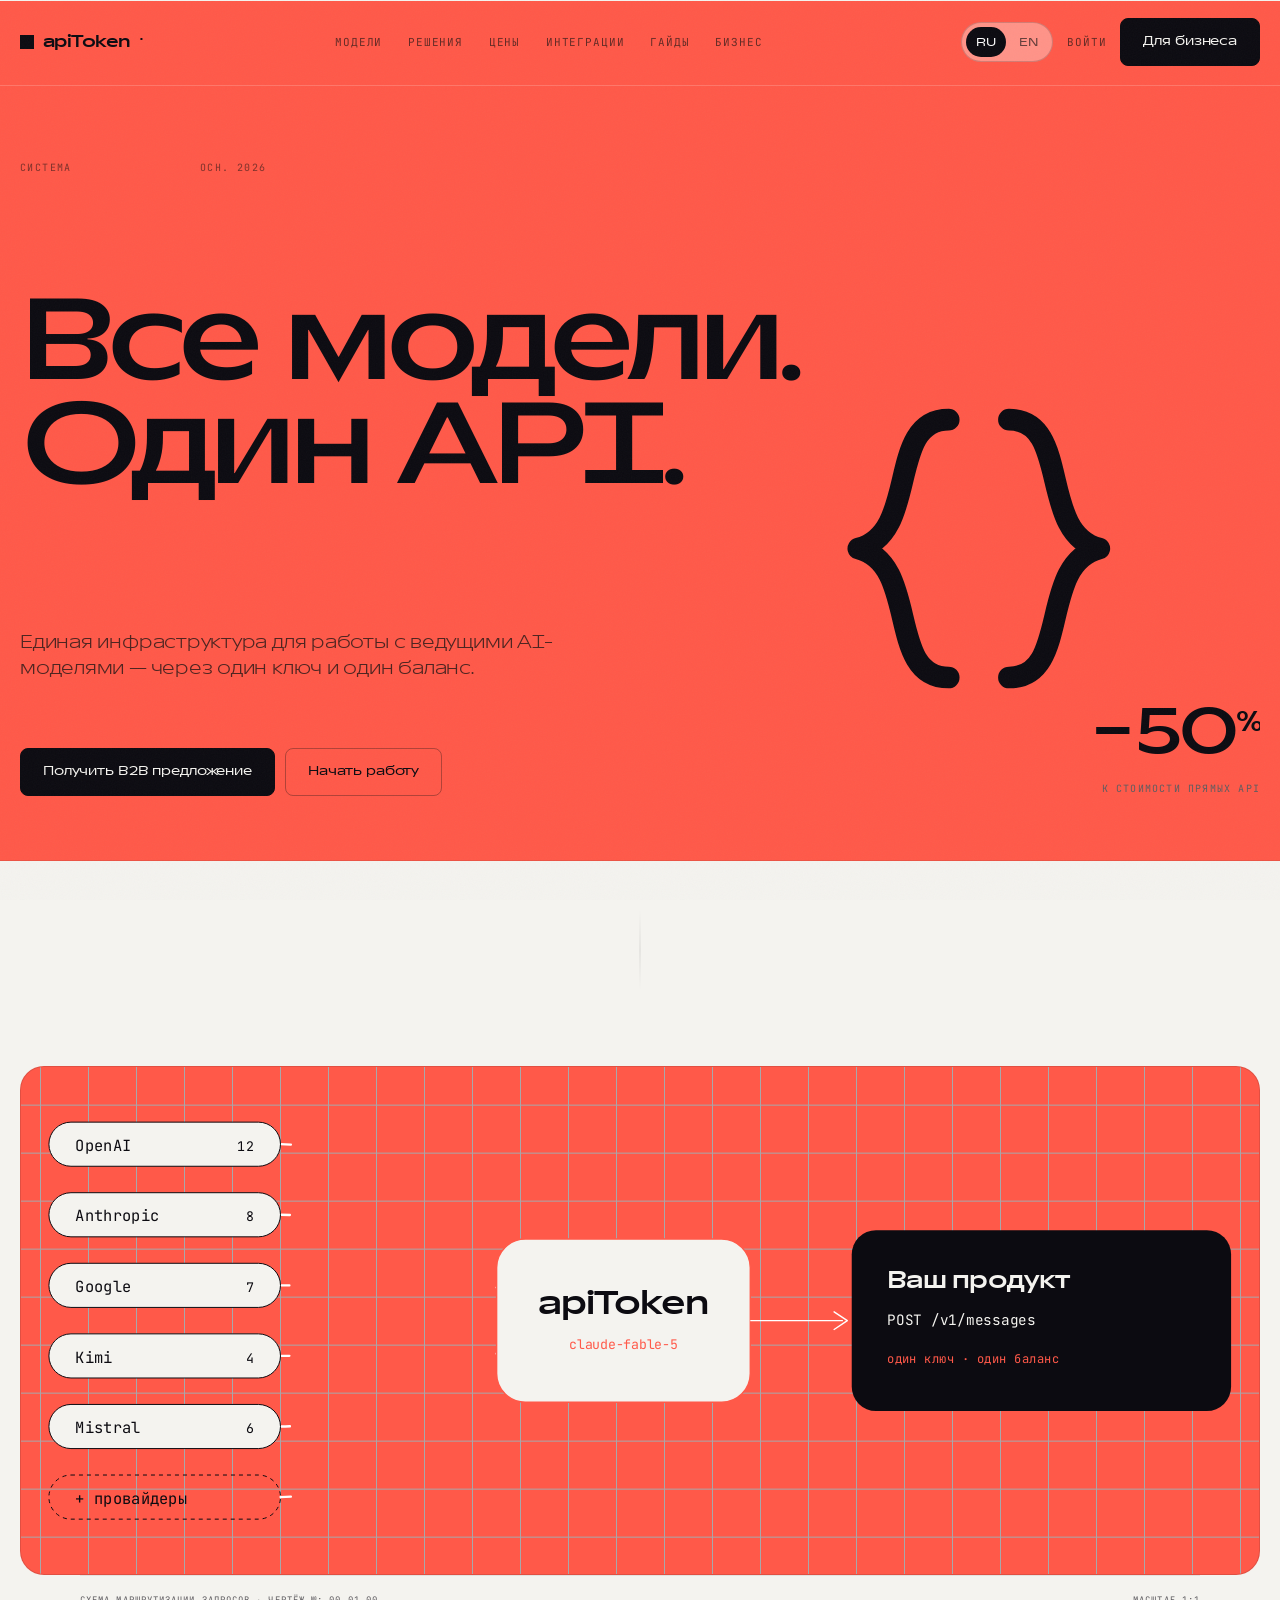
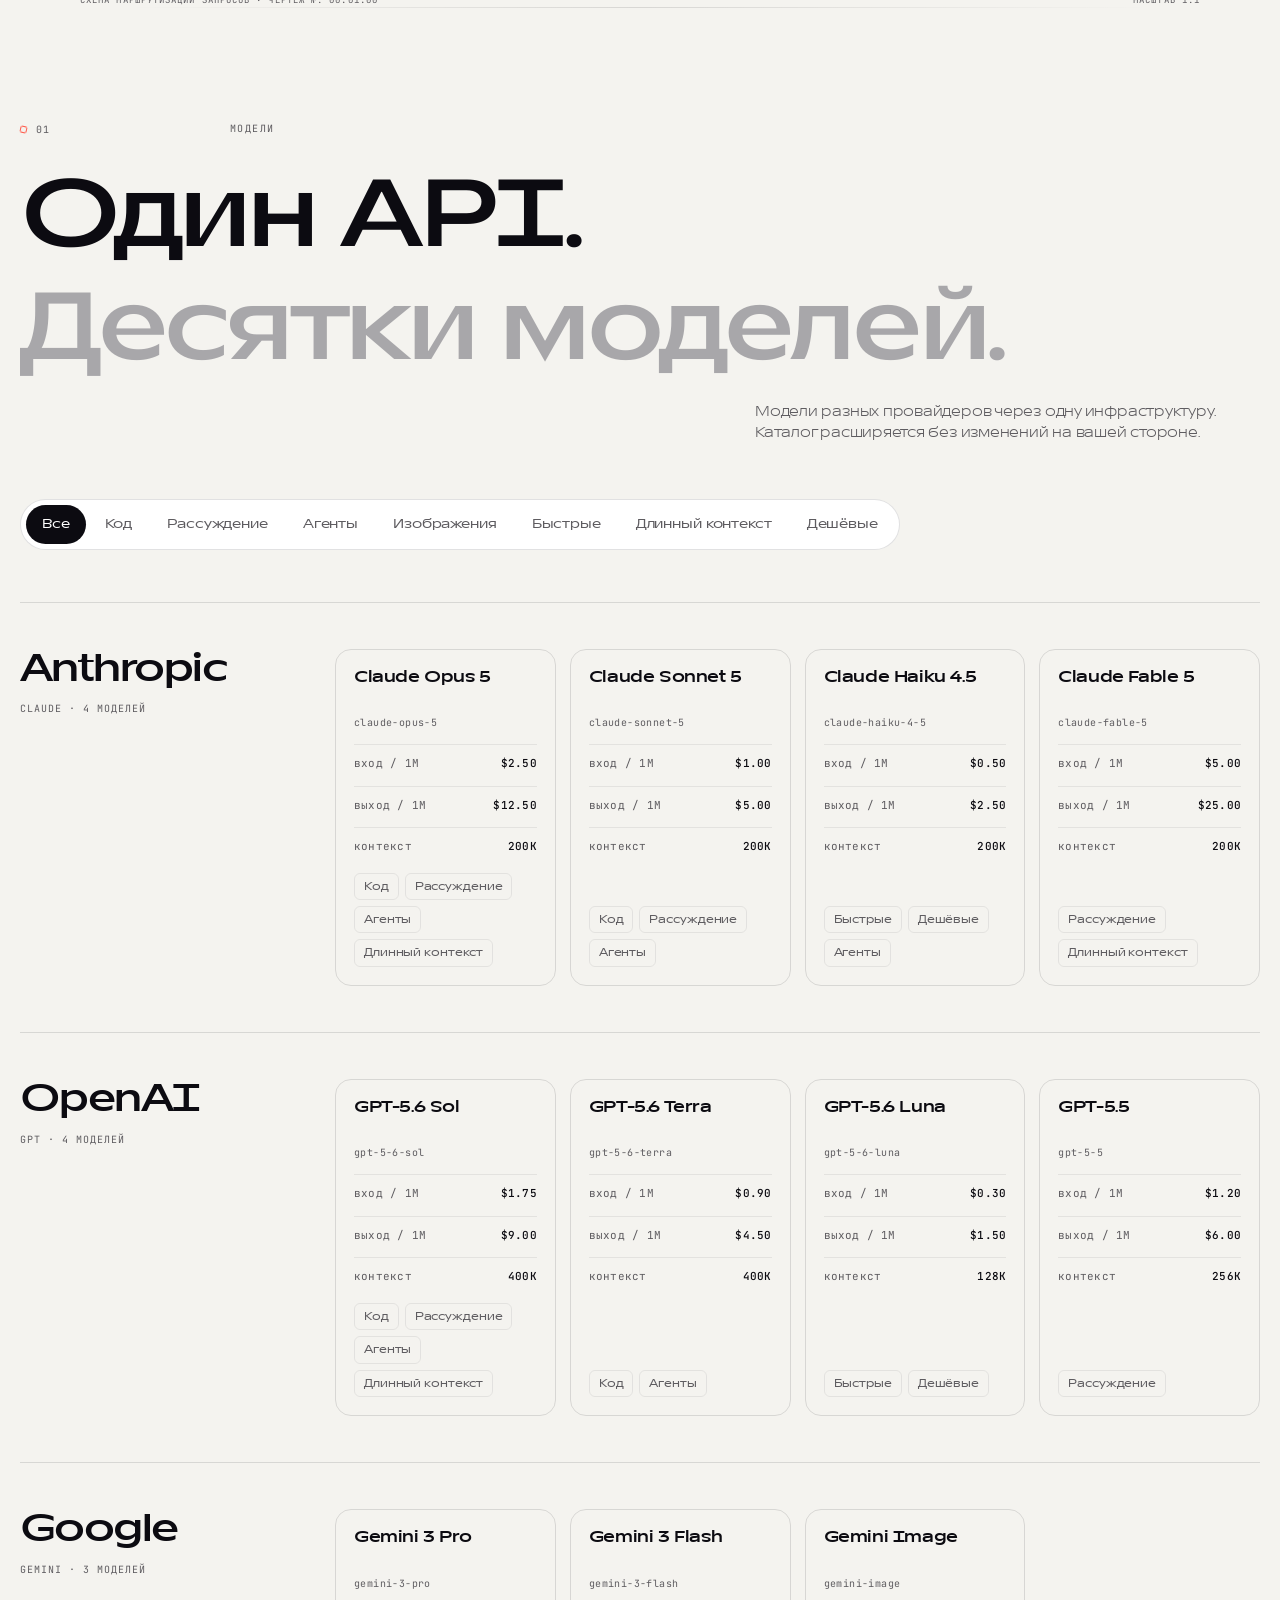
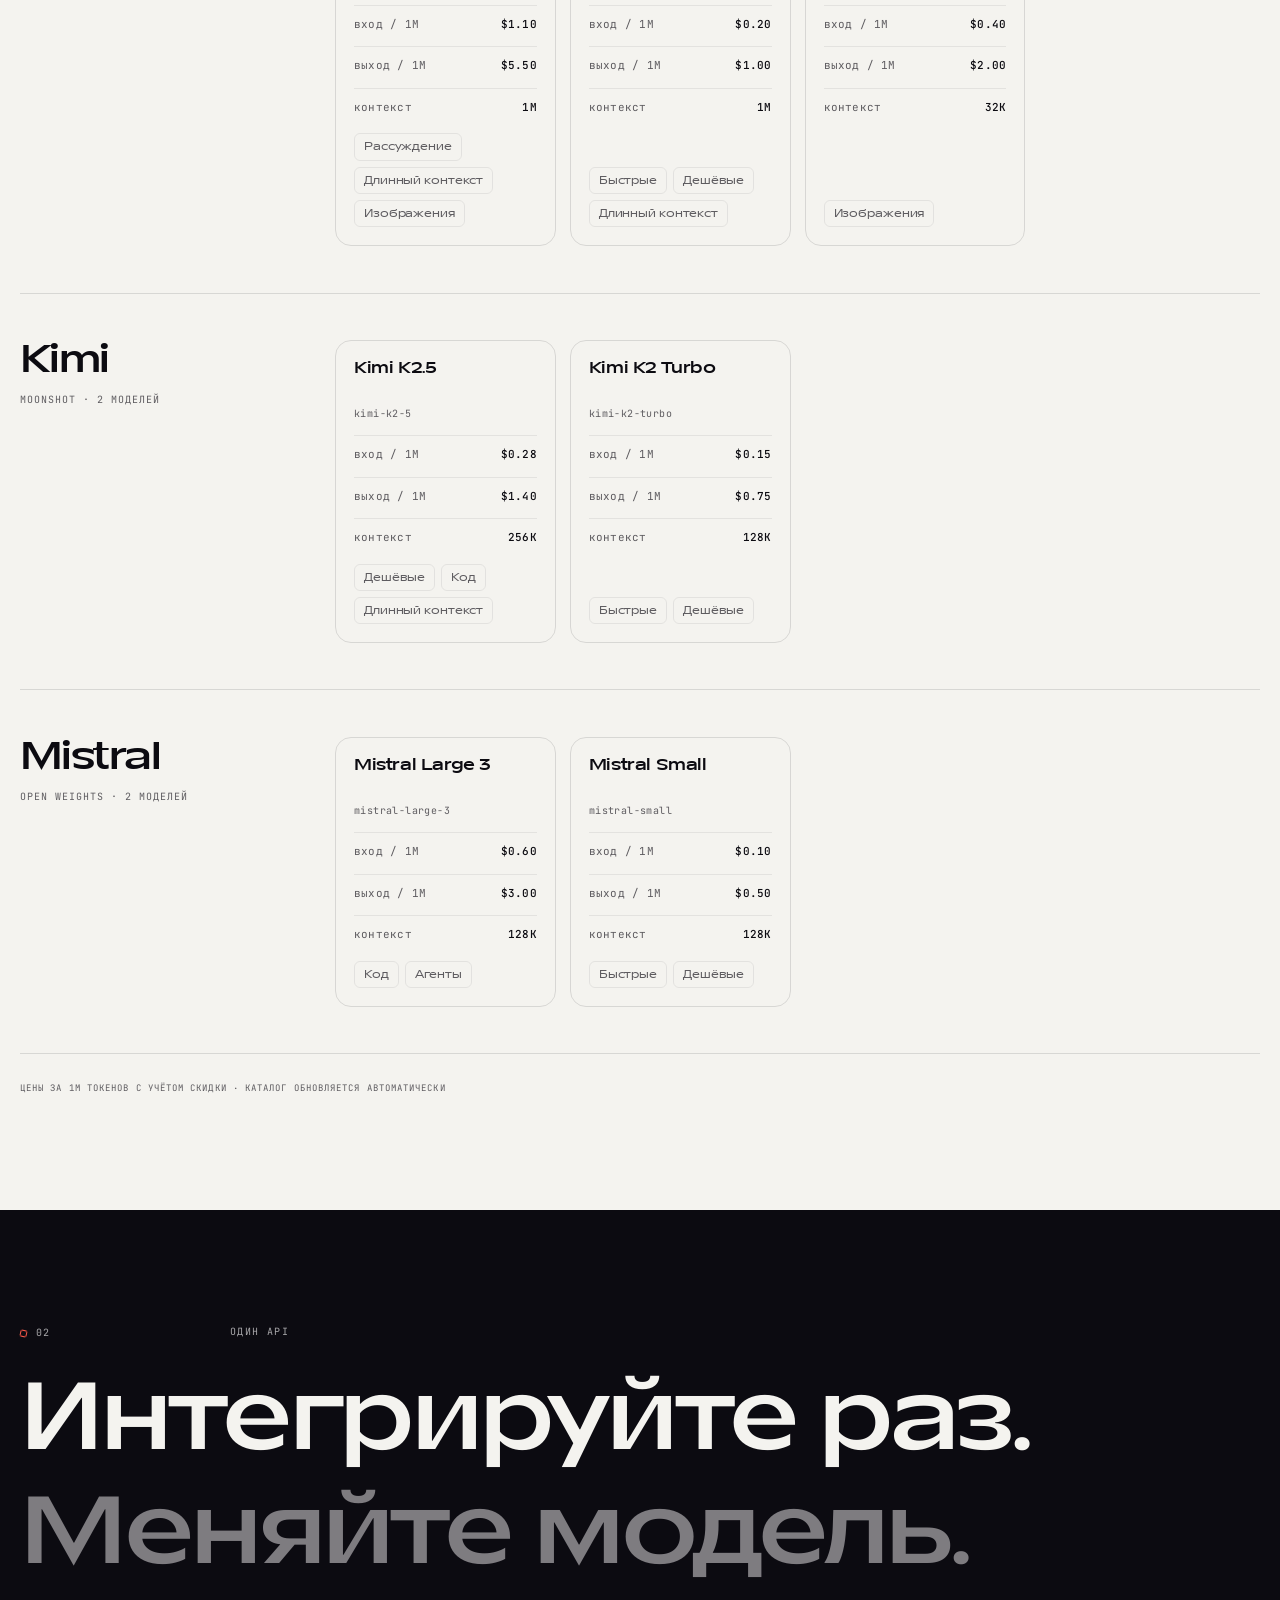
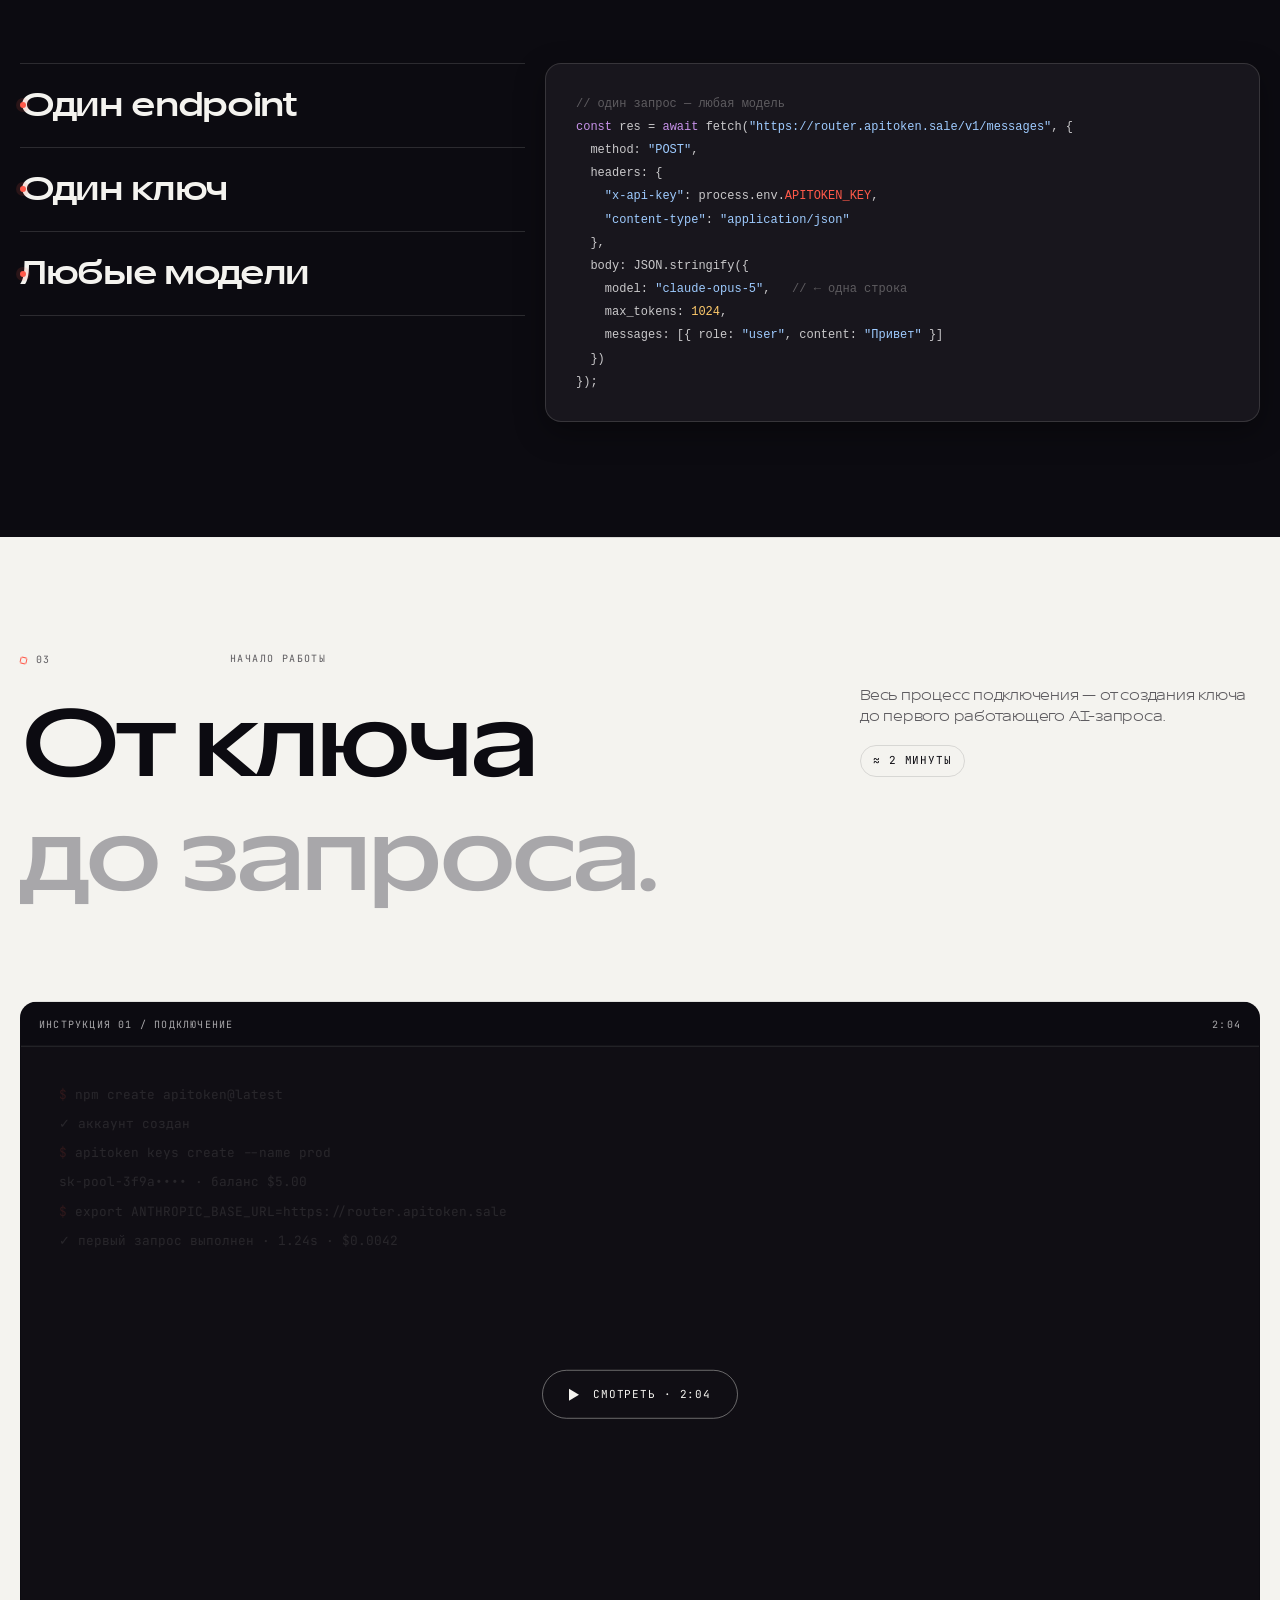
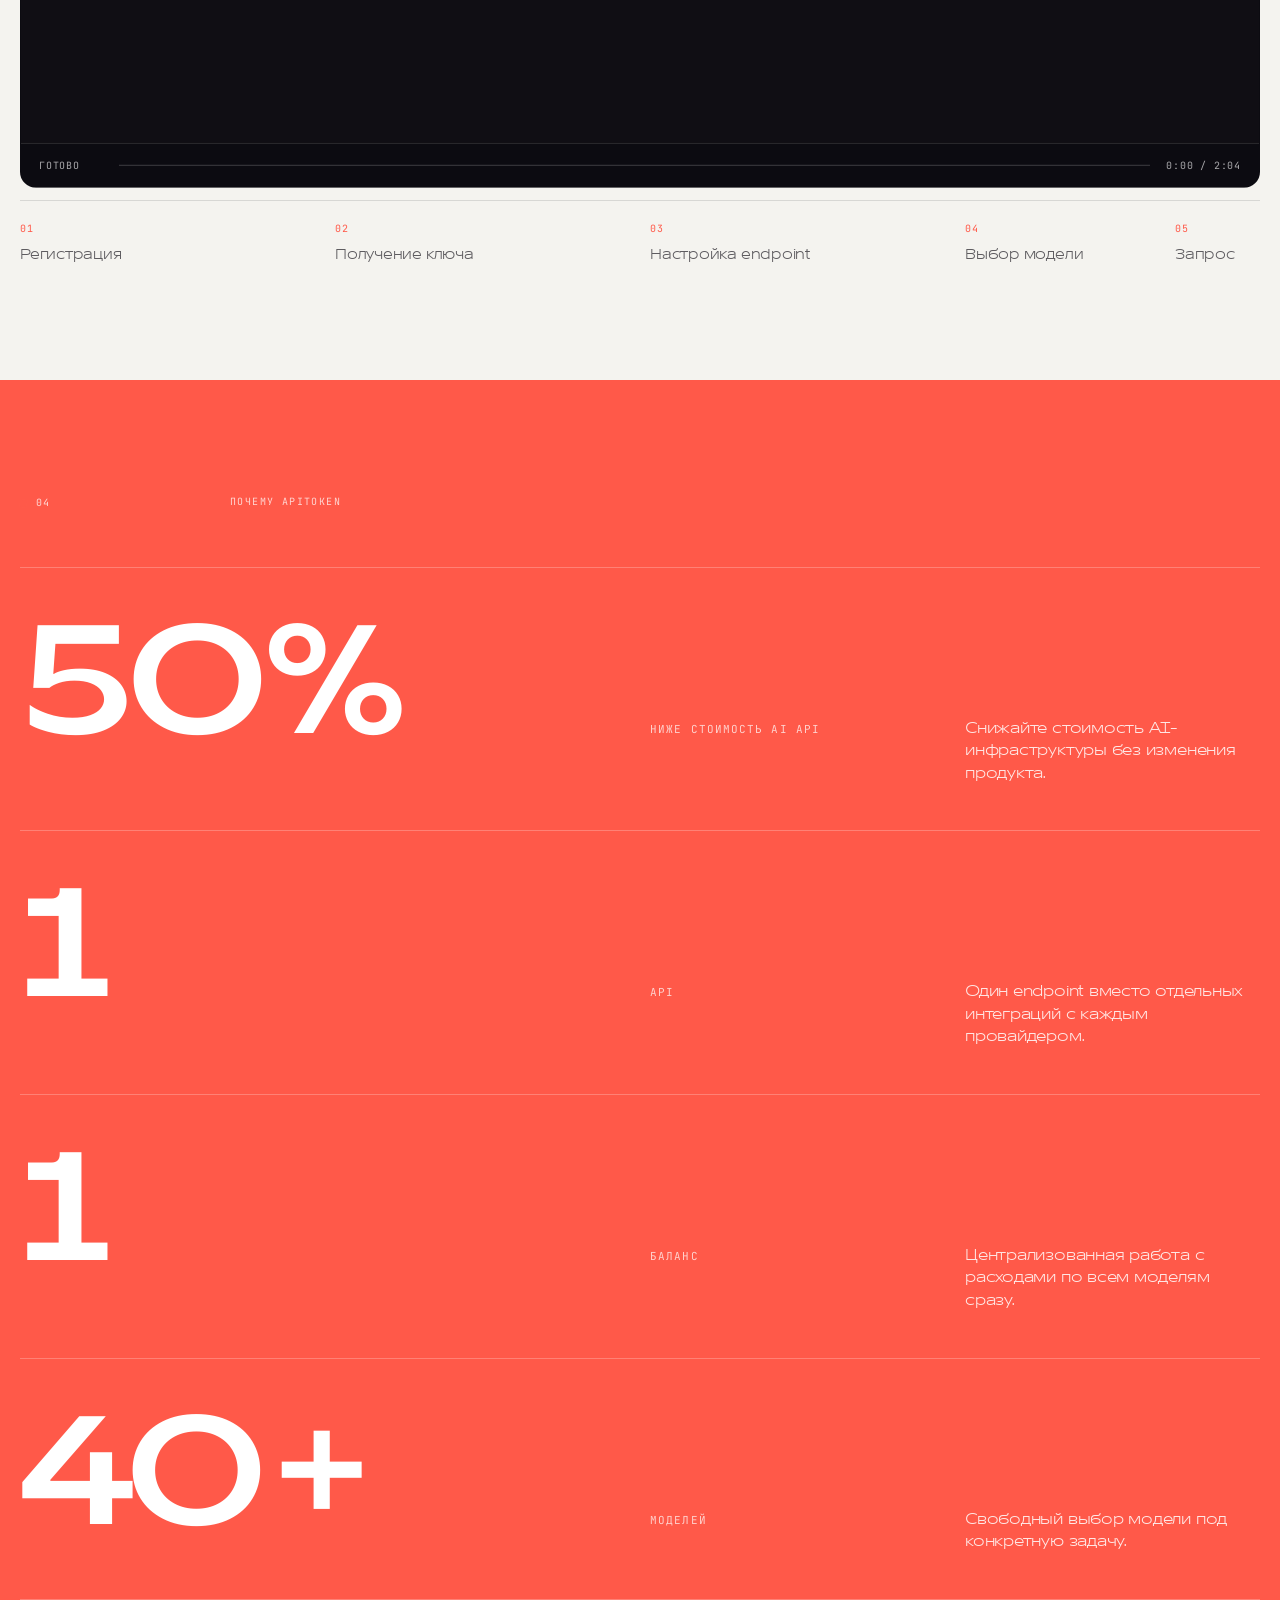
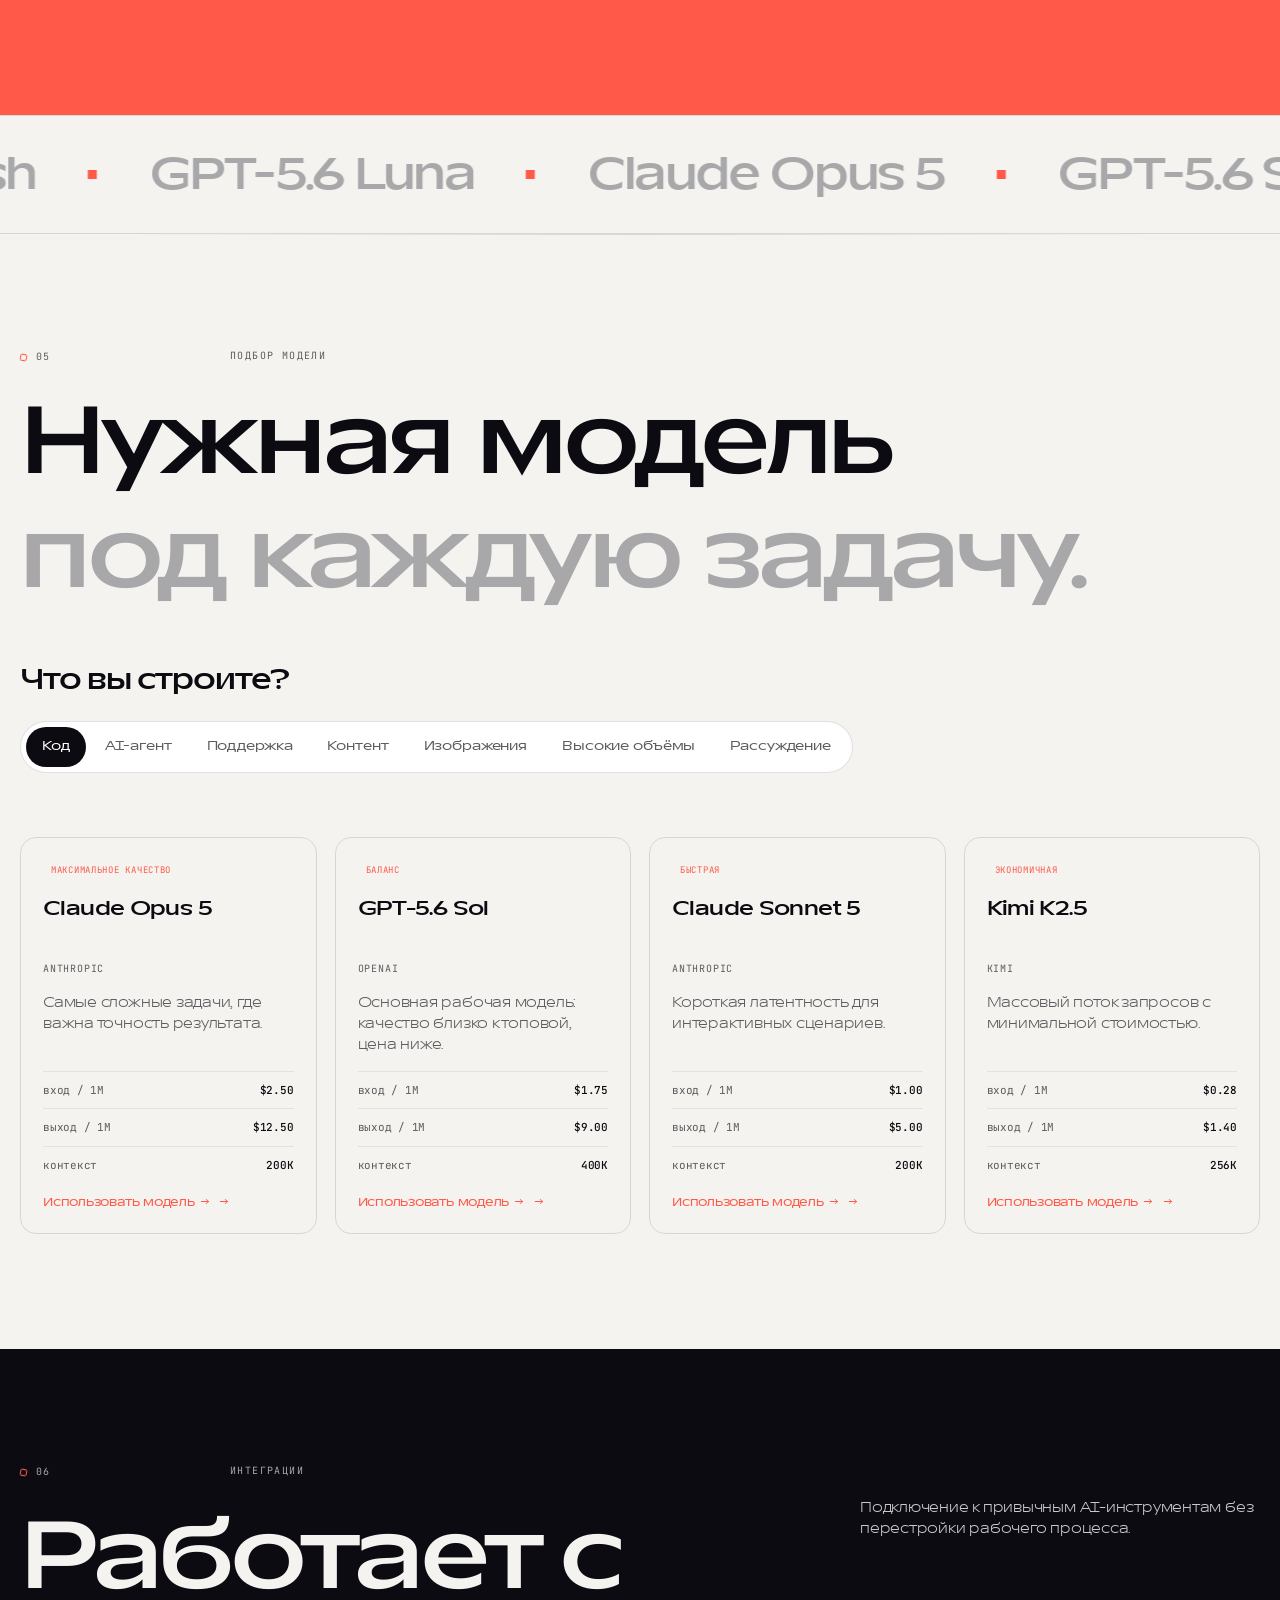
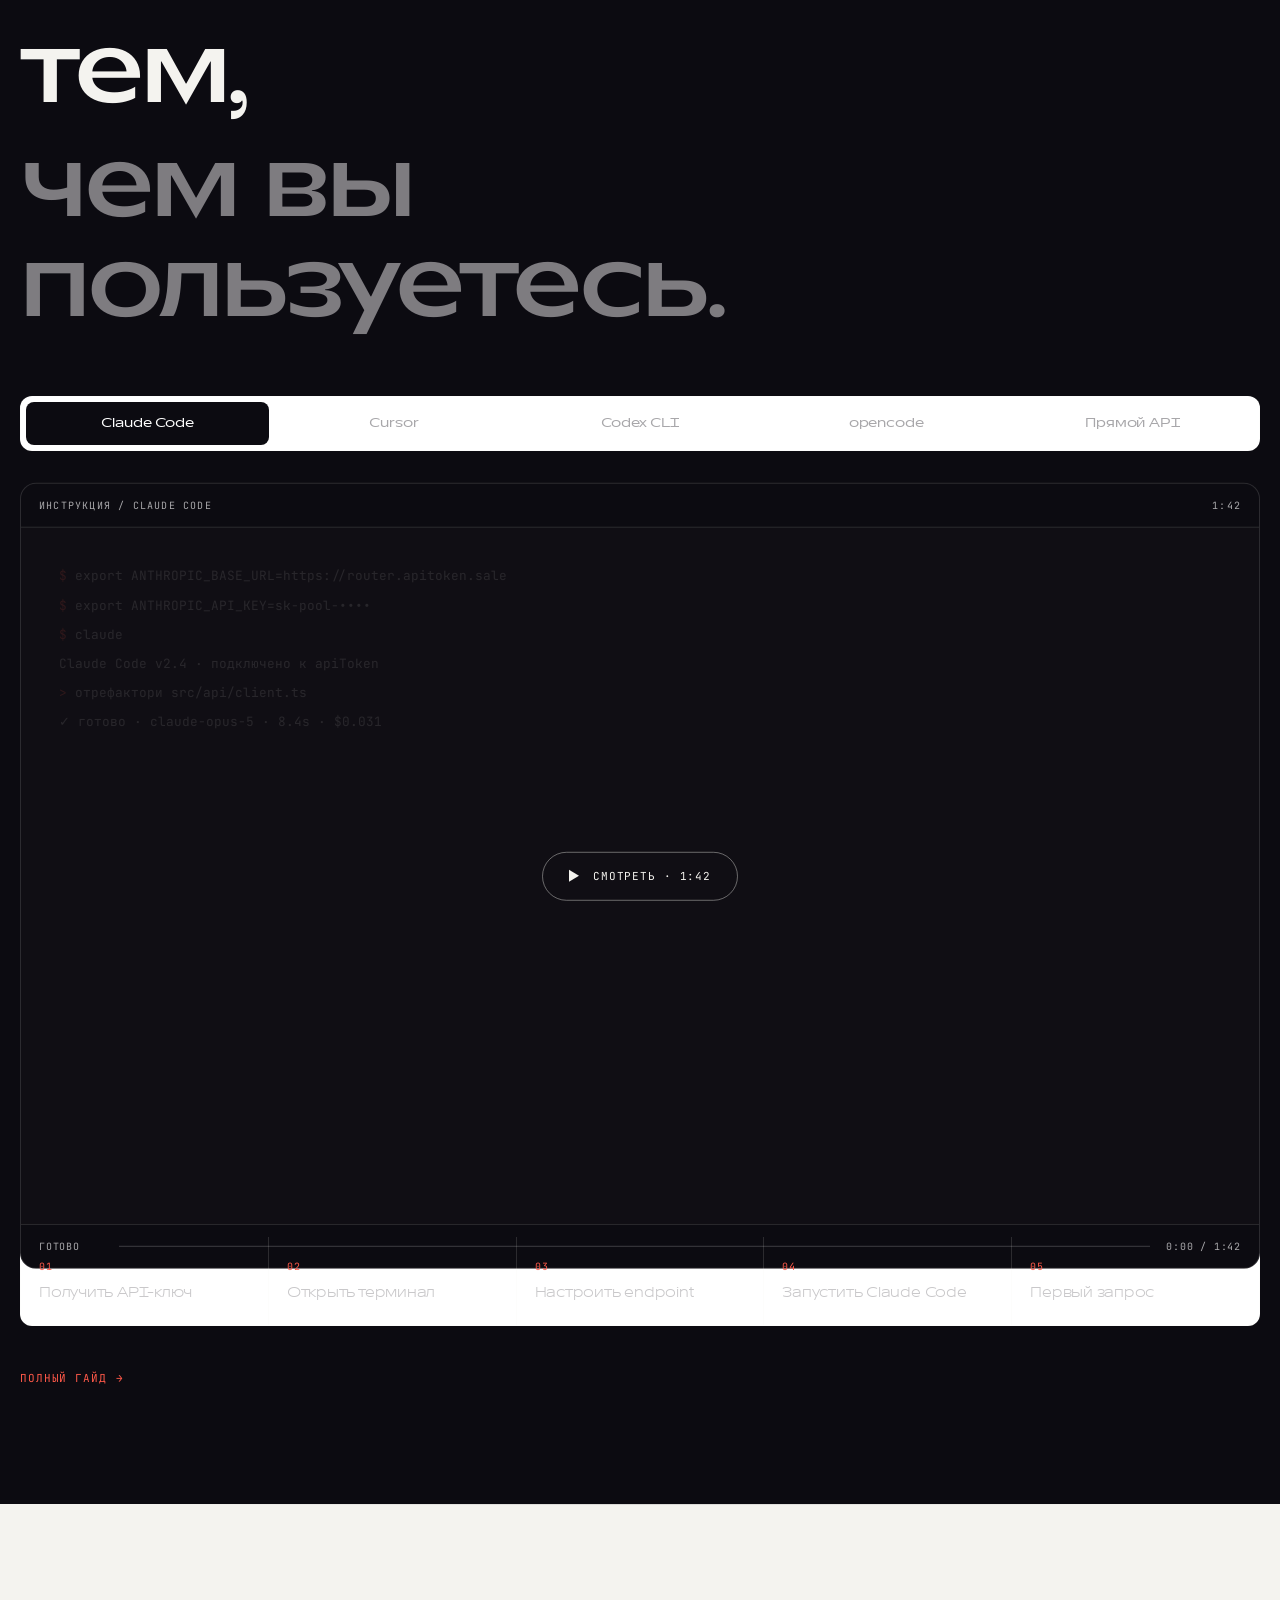
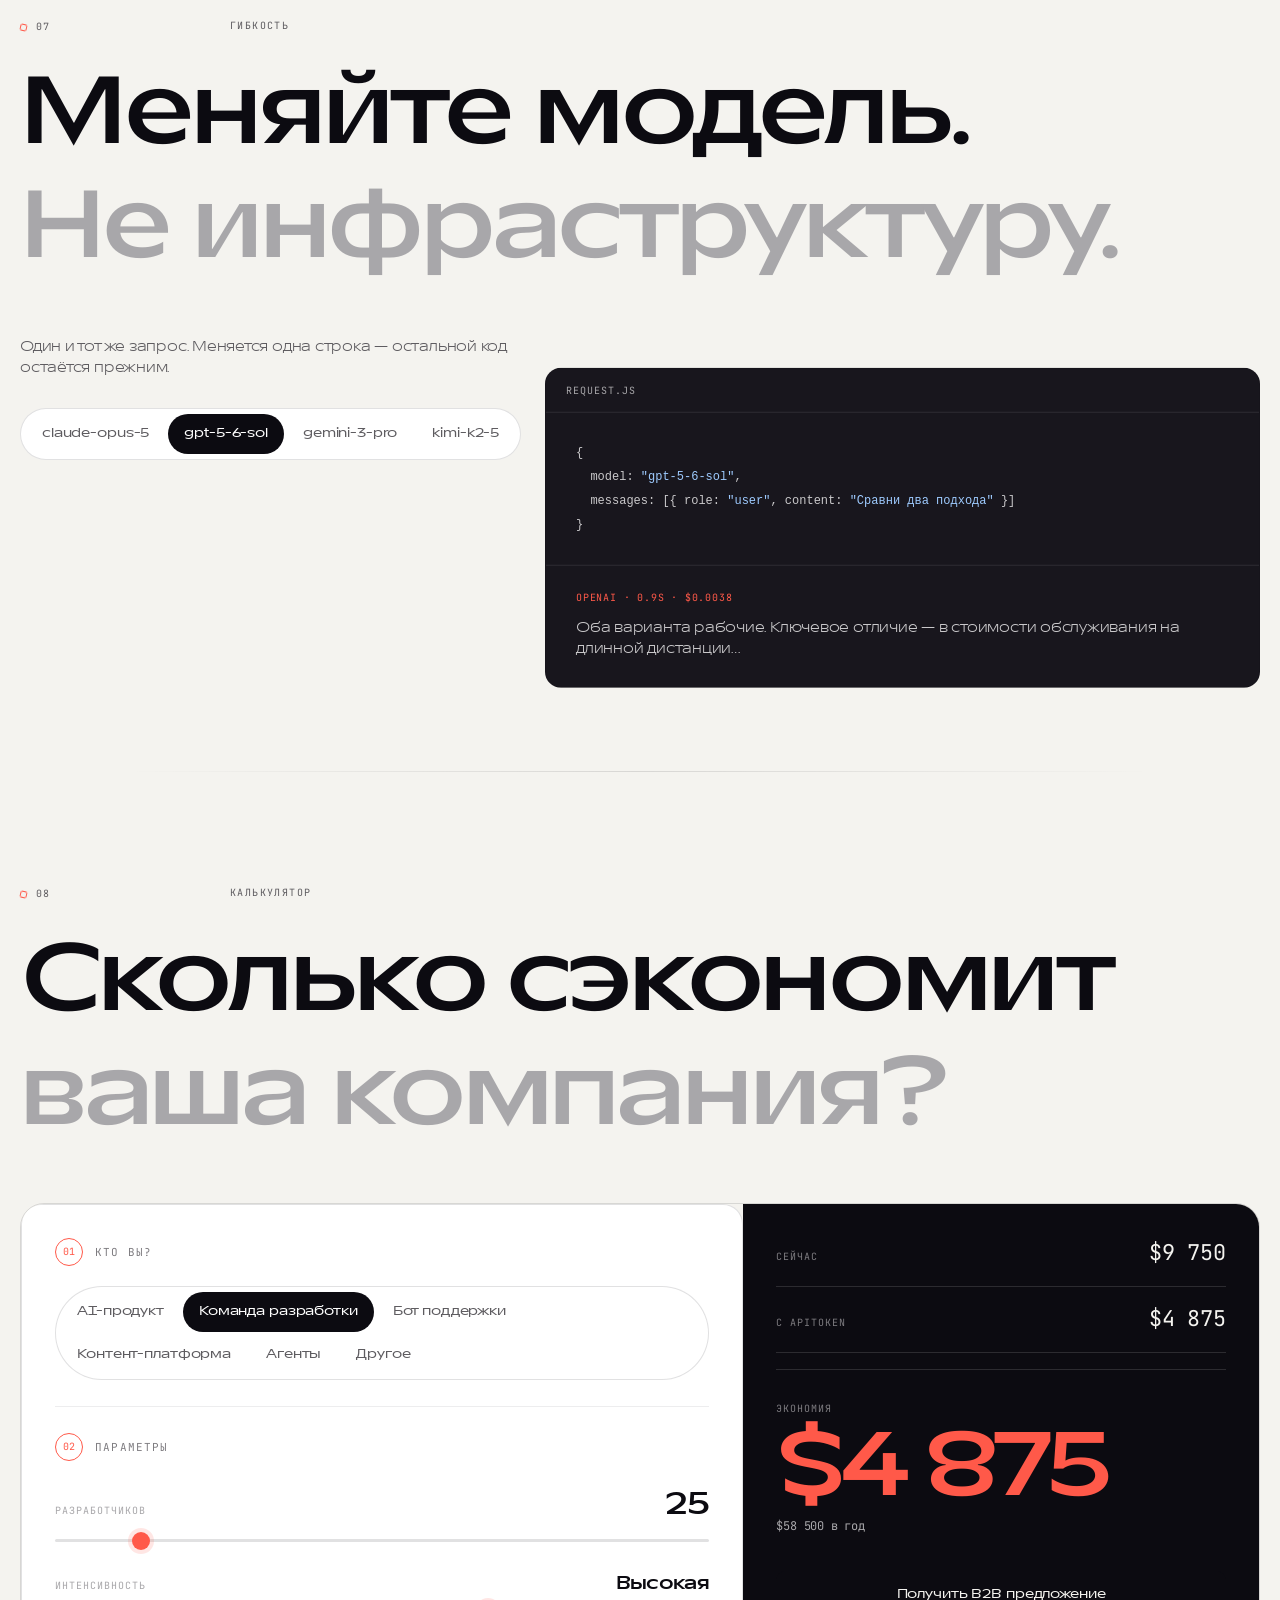
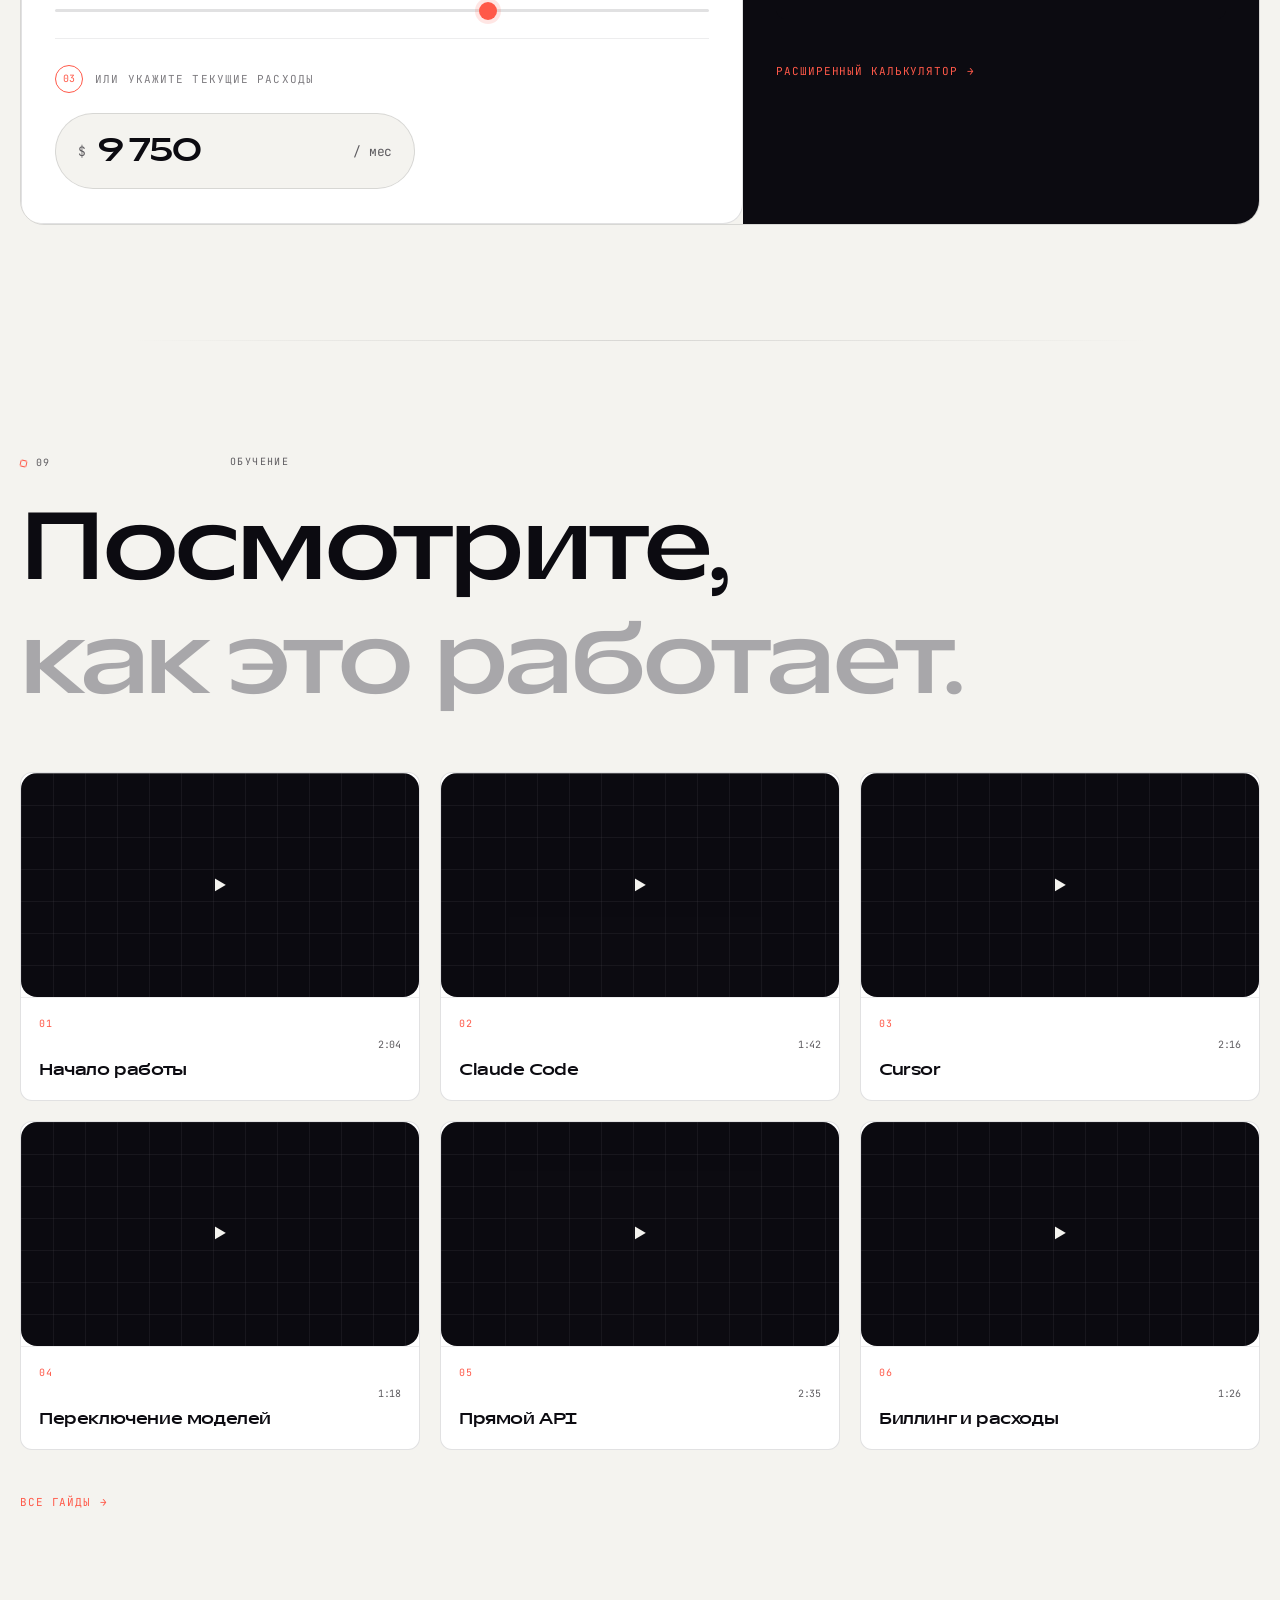
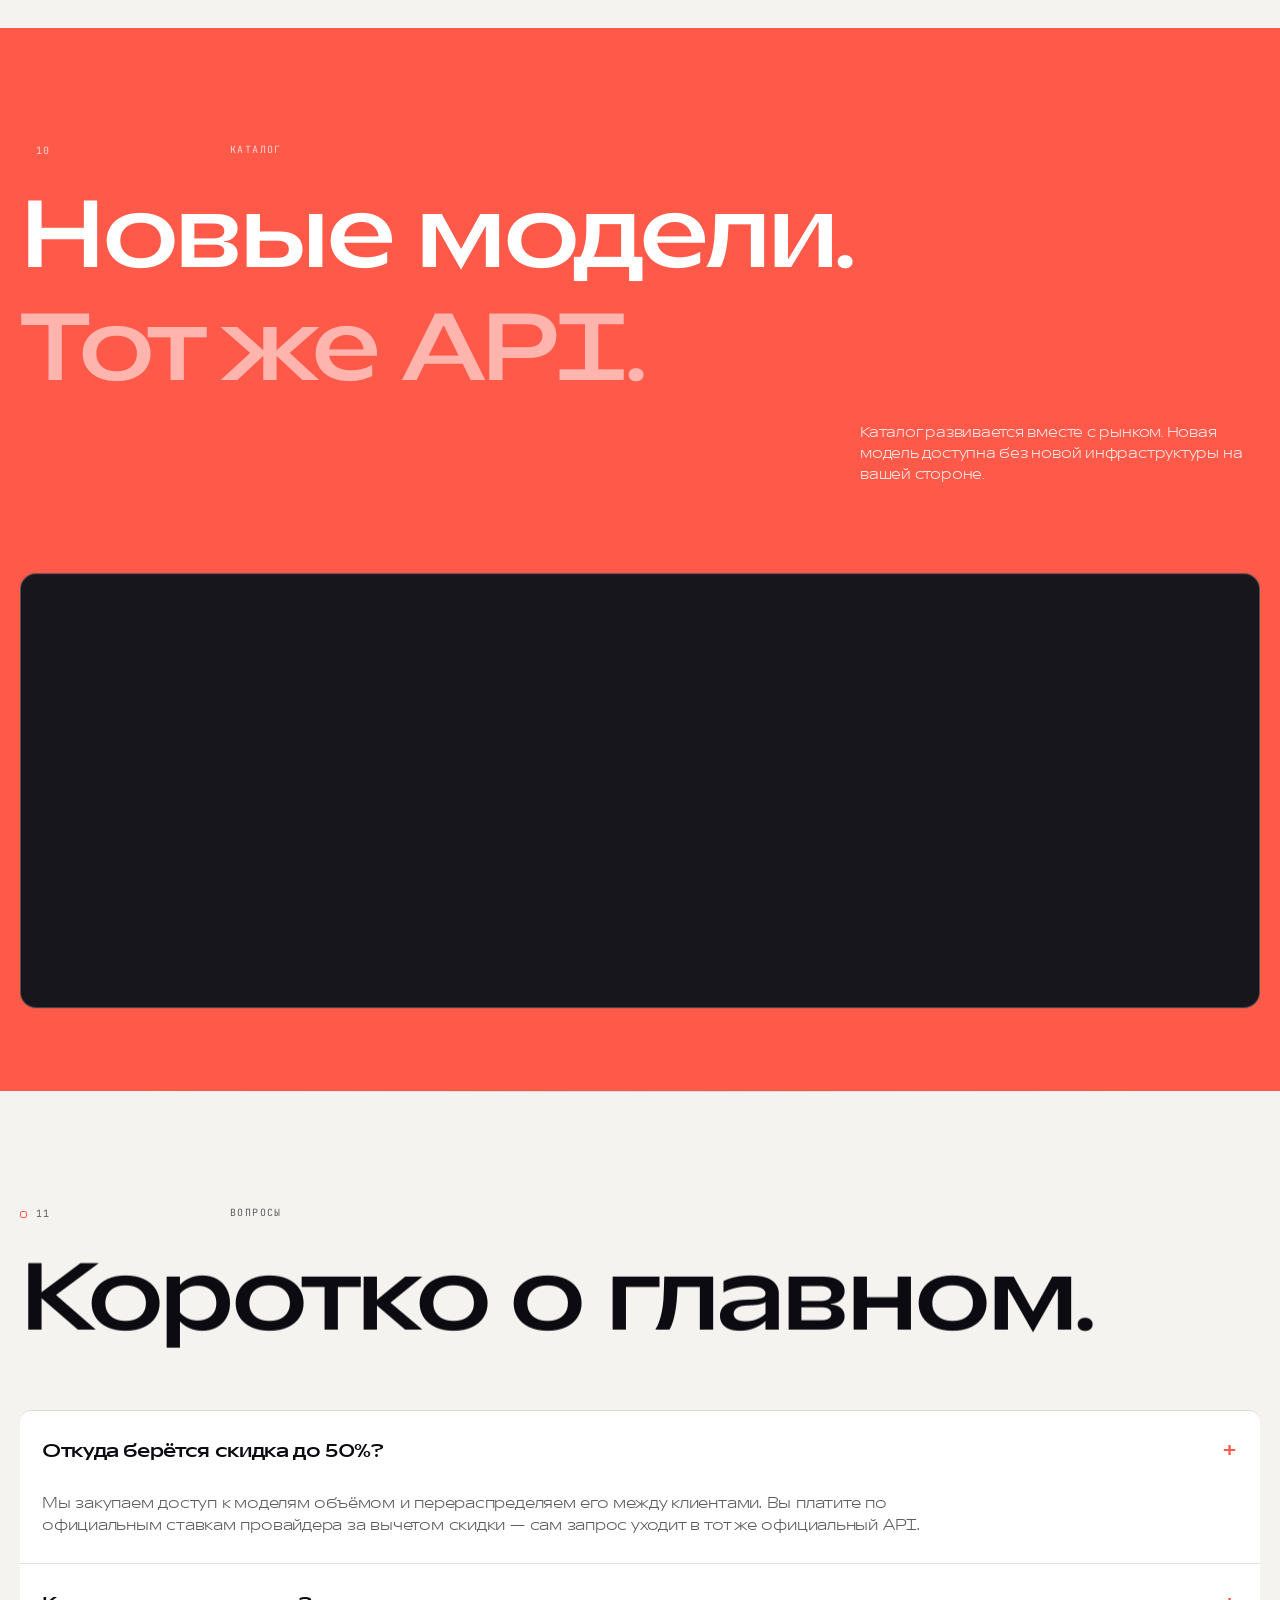
==== commit 3c57dc39: "feat: rebuild mobile schematic as clear vertical flow - Replace the ambiguous .netlist stack under 8" ====
--- a/index.html
+++ b/index.html
@@ -135,17 +135,34 @@
         </g>
       </svg>
 
-      <!-- narrow screens: the same idea as a plain stack -->
-      <ul class="netlist">
-        <li>OpenAI<b>12</b></li>
-        <li>Anthropic<b>8</b></li>
-        <li>Google<b>7</b></li>
-        <li>Kimi<b>4</b></li>
-        <li>Mistral<b>6</b></li>
-        <li class="netlist__more">+ провайдеры</li>
-        <li class="netlist__core">apiToken<b id="tickerMobile">claude-opus-5</b></li>
-        <li class="netlist__out">Ваш продукт</li>
-      </ul>
+      <!-- narrow screens: explicit vertical flow -->
+      <div class="netmob">
+        <div class="netmob__group">
+          <span class="netmob__label">Провайдеры</span>
+          <ul class="netmob__list">
+            <li>OpenAI<b>12</b></li>
+            <li>Anthropic<b>8</b></li>
+            <li>Google<b>7</b></li>
+            <li>Kimi<b>4</b></li>
+            <li>Mistral<b>6</b></li>
+          </ul>
+          <span class="netmob__more">+ другие провайдеры</span>
+        </div>
+        <span class="netmob__arrow" aria-hidden="true">↓</span>
+        
+        <div class="netmob__core">
+          <span class="netmob__name">apiToken</span>
+          <span class="netmob__tick" id="tickerMobile">claude-opus-5</span>
+        </div>
+        
+        <span class="netmob__arrow" aria-hidden="true">↓</span>
+        
+        <div class="netmob__product">
+          <span class="netmob__name">Ваш продукт</span>
+          <span class="netmob__code">POST /v1/messages</span>
+          <span class="netmob__note">один ключ · один баланс</span>
+        </div>
+      </div>
     </div>
     <figcaption class="cap grid">
       <span class="c1-8">Схема маршрутизации запросов · Чертёж №: 00.01.00</span>
--- a/styles.css
+++ b/styles.css
@@ -242,7 +242,7 @@
 .netwrap{
   position:relative;width:100%;aspect-ratio:900/420;
   border:1px solid var(--line);
-  background-color:#FF7A6E;
+  background-color:var(--accent);
   overflow:hidden;
 }
 .netwrap::before{
@@ -753,20 +753,23 @@
    ========================================================= */
 @media (max-width:640px){
   .netwrap{
-    aspect-ratio:auto;min-height:0;padding:22px 16px;
-    display:flex;flex-wrap:wrap;gap:8px;
-    align-items:center;justify-content:center;
+    aspect-ratio:auto;min-height:0;padding:24px 16px 30px;
+    display:flex;flex-direction:column;gap:0;
   }
   .netwrap .net{display:none}
-  .netwrap .node,.netwrap .core{position:static;transform:none;left:auto;top:auto}
-  .netwrap .core{order:-1;width:100%;margin-bottom:6px}
-  .node{font-size:11px}
+  .netwrap .node,.netwrap .core{display:none}
 
   .grow{height:auto;min-height:0;padding:22px 16px;display:flex;flex-wrap:wrap;gap:8px;justify-content:center}
   .grow span{position:static;left:auto;top:auto;opacity:1;transform:none;animation:none}
 
   .flow__fan{height:56px}
   .term__body,.code{font-size:11px}
+
+  .netmob__group,.netmob__core,.netmob__product{padding:12px 14px}
+  .netmob__list li{padding:8px 10px;font-size:12px}
+  .netmob__arrow{font-size:20px}
+  .netmob__core .netmob__name{font-size:24px}
+  .netmob__product .netmob__name{font-size:22px}
 }
 
 /* =========================================================
@@ -882,7 +885,7 @@
 .netwrap{
   max-width:1240px;margin:0 auto;
   aspect-ratio:1120/460;
-  background-color:#FF7A6E;
+  background-color:var(--accent);
   padding:0;
 }
 .netwrap::before{
@@ -939,21 +942,67 @@
 
 /* narrow-screen fallback stack */
 .netlist{display:none}
-.netlist li{
-  display:flex;justify-content:space-between;align-items:center;gap:12px;
-  padding:12px 16px;border:1px solid var(--line);border-radius:var(--r-pill);
-  background:var(--paper);font-family:var(--mono);font-size:12px;
-}
-.netlist b{font-weight:400;color:var(--ink)}
-.netlist__more{border-style:dashed;color:var(--ink)}
-.netlist__core{border-color:var(--accent);font-size:15px;font-family:var(--sans);font-weight:600}
-.netlist__core b{color:var(--accent);font-family:var(--mono);font-size:11px}
-.netlist__out{background:var(--ink);border-color:var(--ink);color:var(--paper);justify-content:center}
+.netmob{display:none}
 
 @media (max-width:820px){
-  .netwrap{aspect-ratio:auto;padding:18px;min-height:0}
+  .netwrap{aspect-ratio:auto;padding:26px 18px 30px;min-height:0;display:flex;flex-direction:column;gap:0;background:var(--accent)}
   .net{display:none}
-  .netlist{display:flex;flex-direction:column;gap:8px;position:static}
+  .netlist{display:none}
+  .netmob{display:flex;flex-direction:column;gap:16px;position:static;color:var(--ink)}
+
+  .netmob__group{
+    border:1px solid var(--ink);border-radius:var(--r-m);
+    background:var(--paper);padding:14px 16px;
+  }
+  .netmob__label{
+    display:block;font-family:var(--mono);font-size:10px;letter-spacing:.1em;text-transform:uppercase;
+    color:var(--g400);margin-bottom:12px;
+  }
+  .netmob__list{
+    display:flex;flex-direction:column;gap:8px;
+    font-family:var(--mono);font-size:13px;letter-spacing:.02em;
+  }
+  .netmob__list li{
+    display:flex;justify-content:space-between;align-items:center;
+    padding:10px 12px;border:1px solid var(--line);border-radius:var(--r-pill);
+    background:#fff;
+  }
+  .netmob__list b{font-weight:500;color:var(--ink)}
+  .netmob__more{
+    display:block;margin-top:10px;padding:10px 12px;
+    border:1px dashed var(--line);border-radius:var(--r-pill);
+    font-family:var(--mono);font-size:12px;color:var(--g400);text-align:center;
+  }
+
+  .netmob__arrow{
+    align-self:center;font-size:22px;line-height:1;color:#fff;font-weight:600;
+  }
+
+  .netmob__core{
+    border:1px solid var(--accent);border-radius:var(--r-m);
+    background:var(--paper);padding:18px 16px;text-align:center;
+  }
+  .netmob__core .netmob__name{
+    display:block;font-size:clamp(22px,6vw,30px);font-weight:600;letter-spacing:-.03em;color:var(--ink);
+  }
+  .netmob__tick{
+    display:block;margin-top:8px;font-family:var(--mono);font-size:11px;color:var(--accent);letter-spacing:.04em;
+  }
+
+  .netmob__product{
+    border:1px solid var(--ink);border-radius:var(--r-m);
+    background:var(--ink);color:var(--paper);padding:18px 16px;text-align:center;
+  }
+  .netmob__product .netmob__name{
+    display:block;font-size:clamp(20px,5.5vw,26px);font-weight:600;letter-spacing:-.03em;
+  }
+  .netmob__code{
+    display:block;margin-top:8px;font-family:var(--mono);font-size:12px;color:var(--paper);letter-spacing:.02em;
+  }
+  .netmob__note{
+    display:block;margin-top:6px;font-family:var(--mono);font-size:10px;letter-spacing:.06em;text-transform:uppercase;
+    color:var(--accent);
+  }
 }
 
 /* =========================================================
@@ -1204,9 +1253,9 @@
   max-width:var(--maxw);margin:0 auto;padding:0 var(--margin);
   display:grid;grid-template-columns:repeat(12,1fr);gap:var(--gutter);
 }
-.plate__grid i{border-left:1px solid rgba(255,255,255,.18)}
+.plate__grid i{border-left:0}
 .plate__grid i:first-child{border-left:0}
-.plate__grid i:last-child{border-right:1px solid rgba(255,255,255,.18)}
+.plate__grid i:last-child{border-right:0}
 /* horizontal guide under header */
 .plate::before{
   content:"";position:absolute;left:0;right:0;top:var(--hdr-h,84px);
@@ -1219,11 +1268,11 @@
   right:8%;bottom:18%;
   width:min(32vw,420px);
   aspect-ratio:680/520;
-  opacity:.85;
+  opacity:1;
 }
 .plate__mark svg{width:100%;height:100%;display:block}
 .plate__mark path{
-  fill:none;stroke:rgba(17,17,17,.22);
+  fill:none;stroke:var(--ink);
   stroke-width:36;stroke-linecap:round;stroke-linejoin:round;
 }
 
@@ -1341,3 +1390,113 @@
   .plate__mark{position:relative;right:auto;top:auto;width:56%;margin:20px 0 0;opacity:.8}
   .plate__mark path{stroke-width:40}
 }
+/* =========================================================
+   MOBILE ADAPTIVE — up to 640px
+   ========================================================= */
+@media (max-width:640px){
+  :root{
+    --margin:16px;
+    --gutter:14px;
+    --sec:clamp(64px,18vw,100px);
+  }
+
+  /* typography */
+  .display{font-size:clamp(32px,11vw,56px)}
+  .display--xxl{font-size:clamp(40px,14vw,72px)}
+  .lead{font-size:16px}
+  .secdesc{font-size:14px}
+
+  /* header */
+  .hdr__in{padding:14px var(--margin)}
+  .hdr__acts .lnk{display:none}
+  .hdr__acts .btn{display:none}
+  .lang{transform:scale(.92)}
+  .burger{display:flex}
+  .nav{
+    display:none;
+    position:absolute;left:0;right:0;top:100%;
+    background:var(--paper);border-bottom:1px solid var(--line);
+    flex-direction:column;align-items:flex-start;gap:0;padding:12px var(--margin);
+  }
+  .nav.open{display:flex}
+  .nav a{width:100%;padding:12px 0;font-size:13px;border-bottom:1px solid var(--line-soft)}
+  .nav a:last-child{border-bottom:0}
+
+  /* hero */
+  .hero{margin-top:0}
+  .plate{min-height:0;padding-bottom:0}
+  .plate__in{padding-top:calc(var(--hdr-h) + 28px);padding-bottom:28px}
+  .plate__labels{gap:20px;padding-bottom:24px}
+  .plate__labels .meta{font-size:9px}
+  .plate__h{font-size:clamp(36px,12vw,64px)}
+  .plate__foot{padding-top:32px;gap:24px;max-width:none}
+  .plate__foot .lead{font-size:16px}
+  .hero__cta{flex-direction:column;align-items:stretch}
+  .hero__cta .btn{width:100%}
+  .plate__claim{position:static;align-items:flex-start;text-align:left;margin-top:28px}
+  .plate__claim .claim__val{font-size:clamp(48px,14vw,80px)}
+  .plate__mark{position:relative;right:auto;bottom:auto;top:auto;width:64%;margin:24px 0 0;opacity:1}
+  .plate__mark path{stroke-width:32}
+
+  /* schematic */
+  .band{padding-top:clamp(48px,12vw,80px)}
+  .netwrap{aspect-ratio:auto;padding:24px 16px 30px}
+  .netmob{gap:14px}
+  .netmob__group,.netmob__core,.netmob__product{padding:12px 14px}
+  .netmob__list li{padding:8px 10px;font-size:12px}
+  .netmob__arrow{font-size:18px}
+
+  /* sections general */
+  .sechead{margin-bottom:clamp(32px,8vw,52px)}
+  .sechead .display{font-size:clamp(32px,11vw,56px)}
+
+  /* filters */
+  .filters{max-width:100%;overflow-x:auto;flex-wrap:nowrap;gap:3px;padding:5px;border-radius:999px}
+  .filters .chip{flex:none}
+  .ask__opts{max-width:100%;overflow-x:auto;flex-wrap:nowrap}
+  .ask__opts .chip{flex:none}
+
+  /* cards */
+  .prov{padding:28px 0}
+  .prov__name{font-size:clamp(28px,9vw,46px)}
+  .prov__models{grid-template-columns:1fr}
+  .mcard{padding:18px}
+  .picks{grid-template-columns:1fr;gap:14px}
+  .pick{min-height:0;padding:20px}
+  .pick__name{font-size:20px}
+
+  /* integrations */
+  .tabs{flex-wrap:nowrap;overflow-x:auto;border-radius:999px}
+  .tab{flex:none;white-space:nowrap}
+  .intsteps{flex-direction:column}
+  .intsteps div{border-right:0;border-bottom:1px solid var(--line);padding:18px 16px}
+  .intsteps div:last-child{border-bottom:0}
+
+  /* switch */
+  .switch{grid-template-columns:1fr}
+  .switch__side{margin-bottom:28px}
+  .term__body{padding:20px;font-size:11px}
+  .term__out{padding:20px}
+
+  /* calculator */
+  .calc{grid-template-columns:1fr;border-radius:var(--r-l)}
+  .calc__in{border-right:0;border-bottom:1px solid var(--line)}
+  .calc__out{position:static;margin-top:0;border-radius:0 0 var(--r-l) var(--r-l)}
+
+  /* learn / grow */
+  .lib{grid-template-columns:1fr}
+  .grow{height:auto;min-height:260px;padding:20px 16px}
+
+  /* faq */
+  .acc__q{padding:20px 18px;font-size:16px}
+  .acc__a p{padding:0 18px 22px;font-size:14px}
+
+  /* footer */
+  .ftr__head{grid-template-columns:1fr;gap:18px}
+  .ftr__mail{justify-self:start;text-align:left;font-size:20px}
+  .ftr__reg a{grid-template-columns:44px 1fr 30px;gap:12px;padding:18px 0}
+  .ftr__sub{display:none}
+  .ftr__bottom{grid-template-columns:1fr;gap:10px;text-align:left}
+  .ftr__bottom .ta-r{text-align:left}
+  .ftr__mark{font-size:clamp(48px,18vw,120px)}
+}
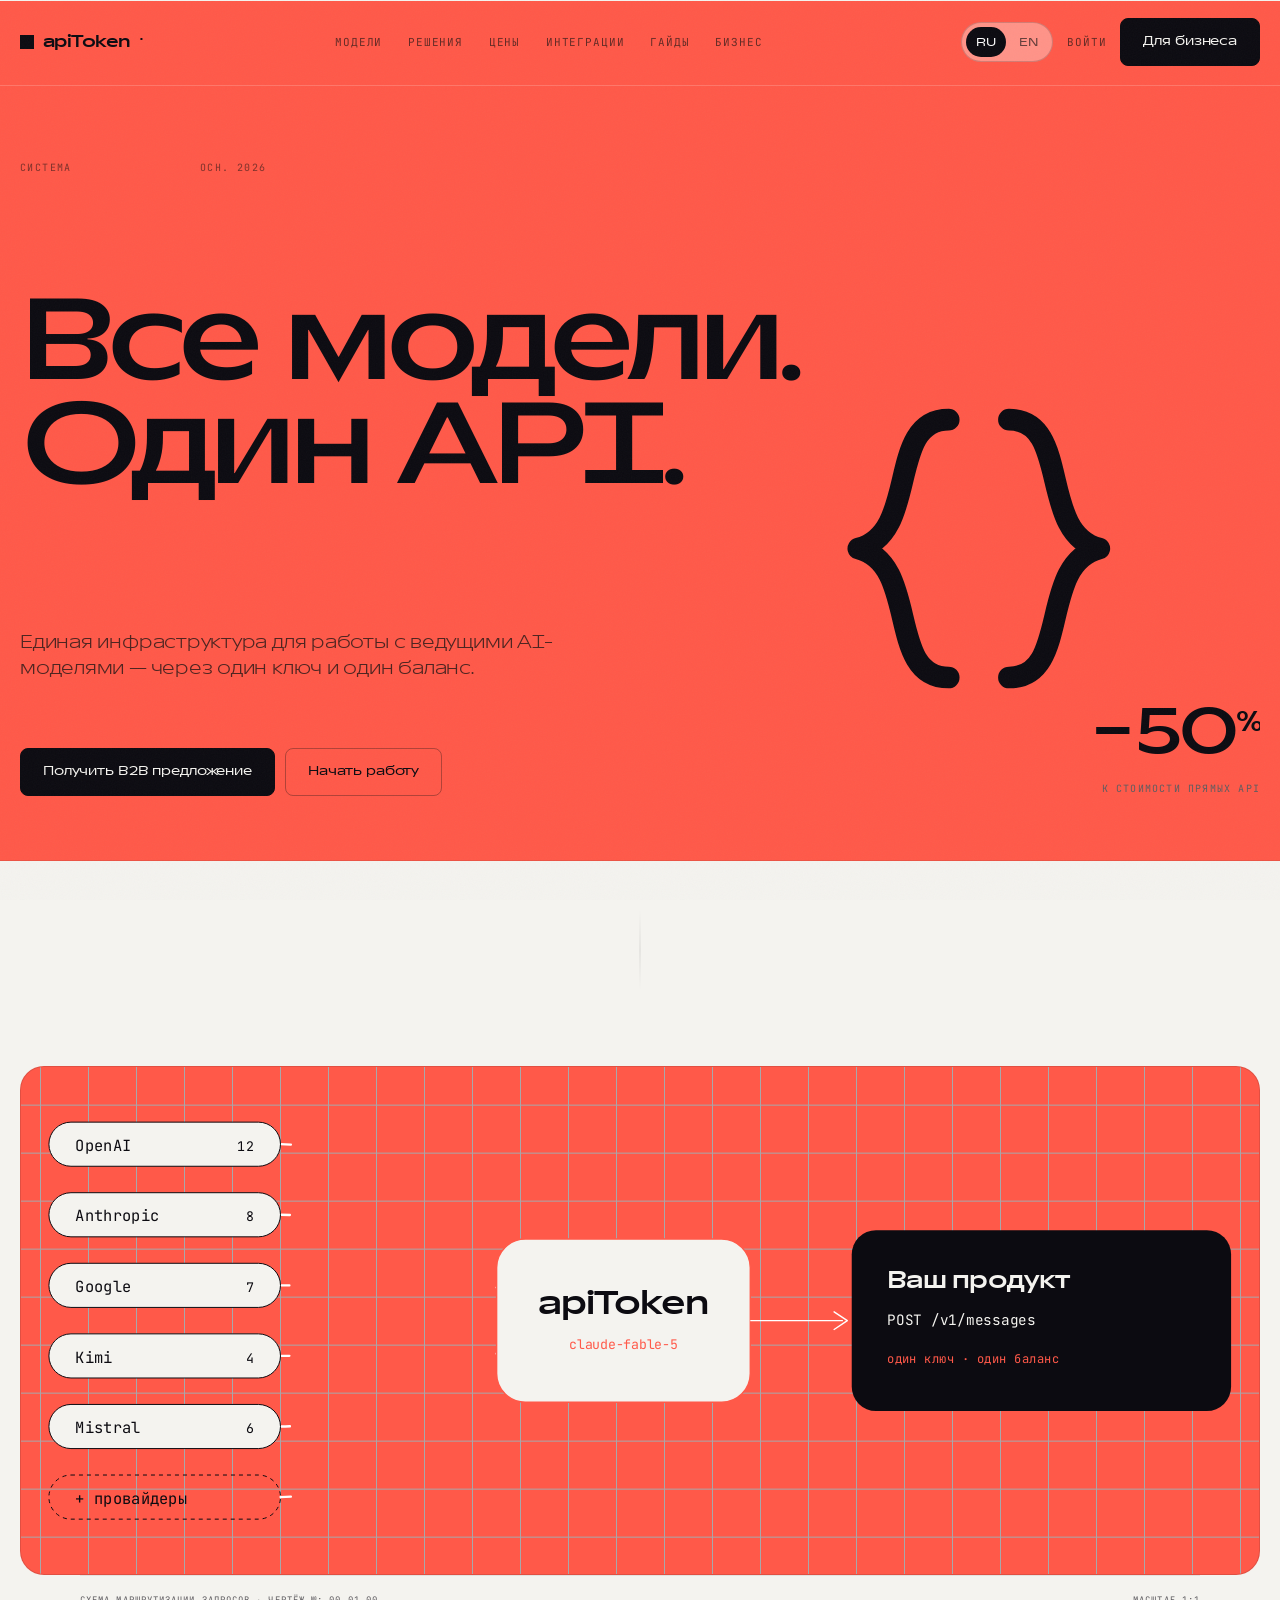
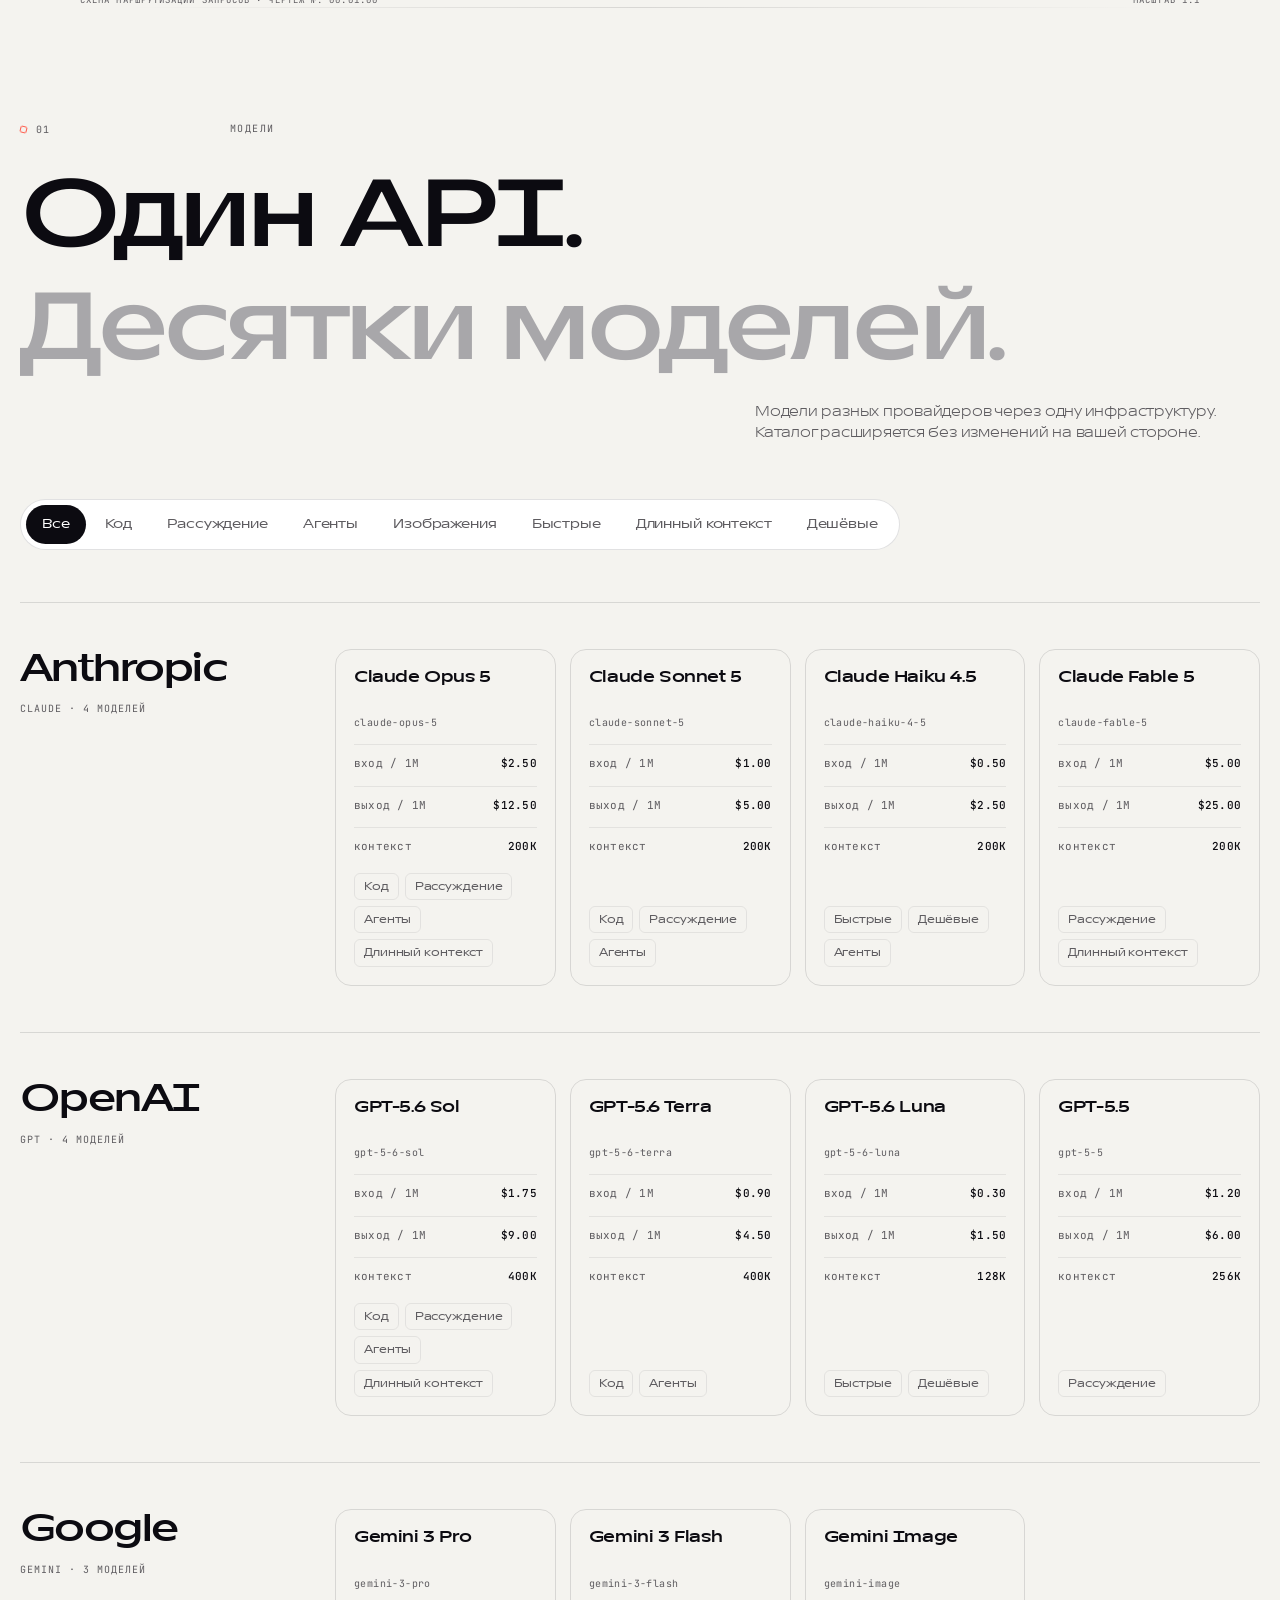
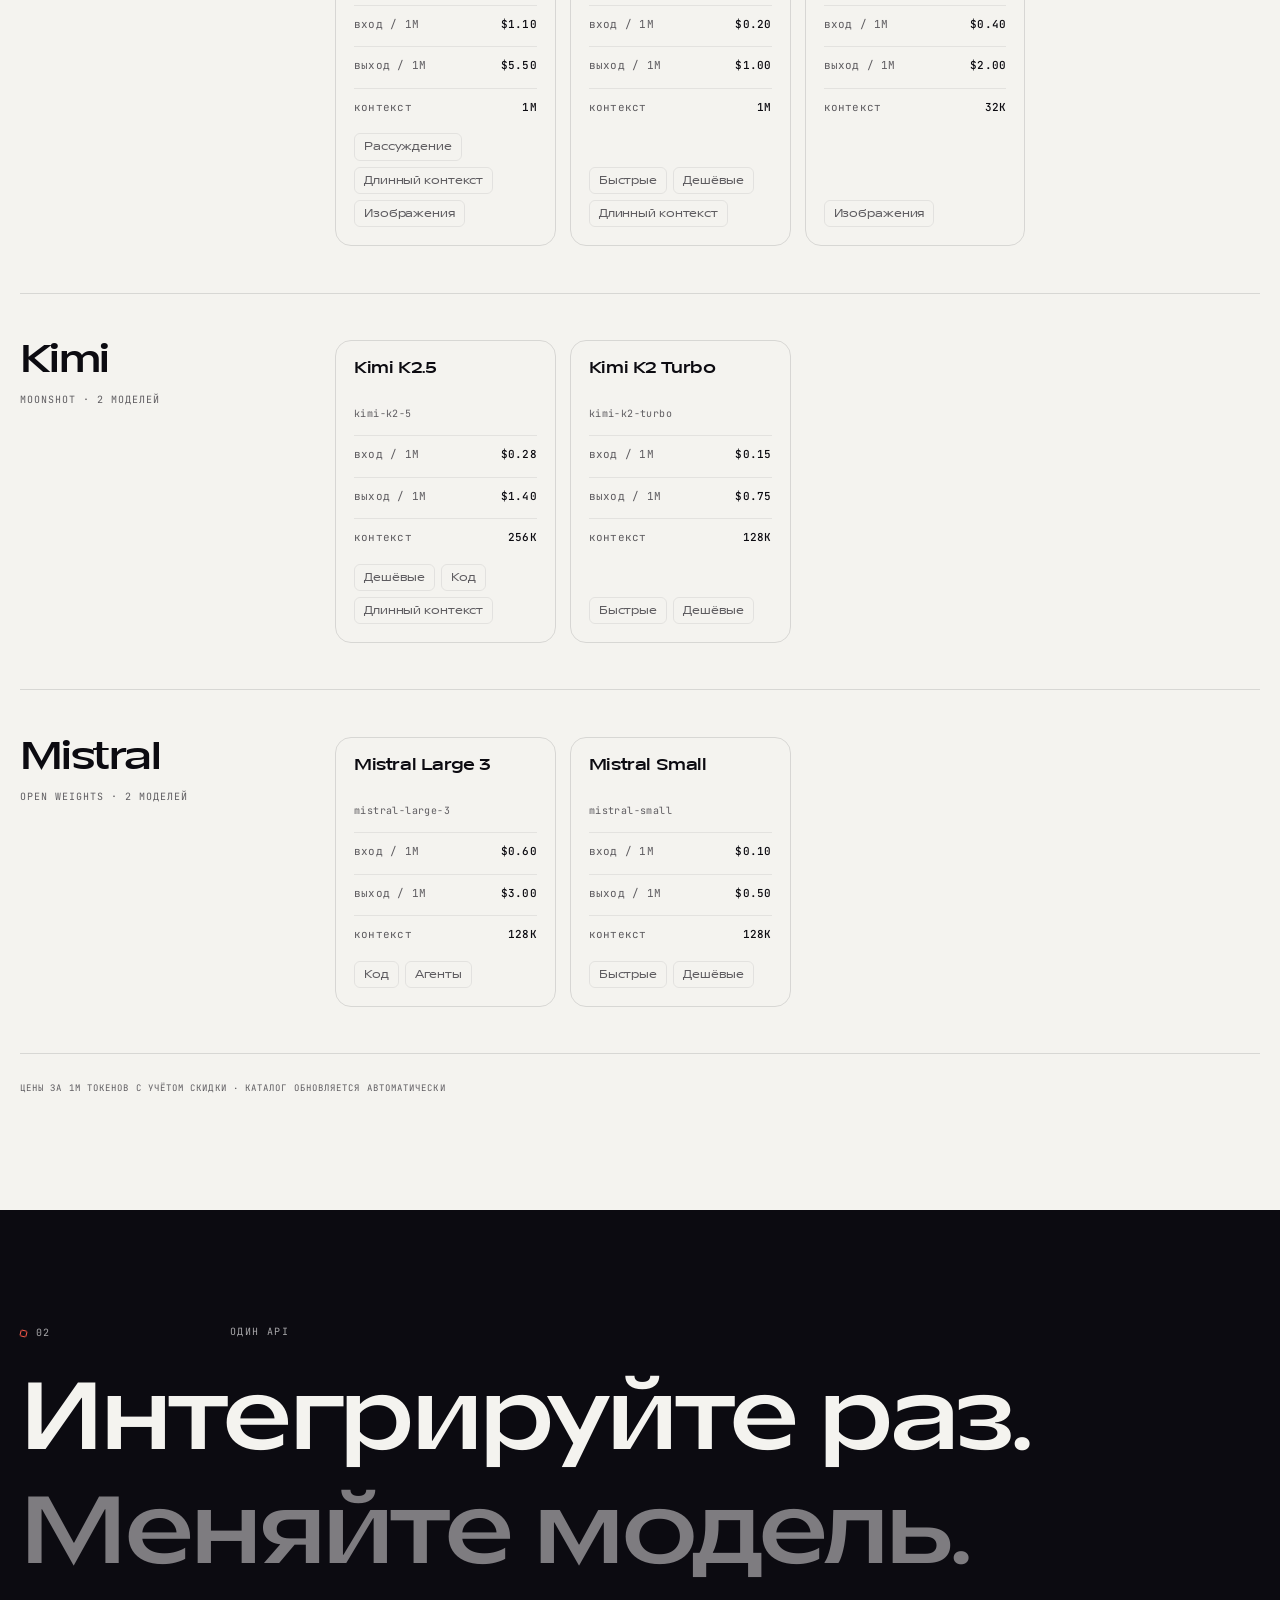
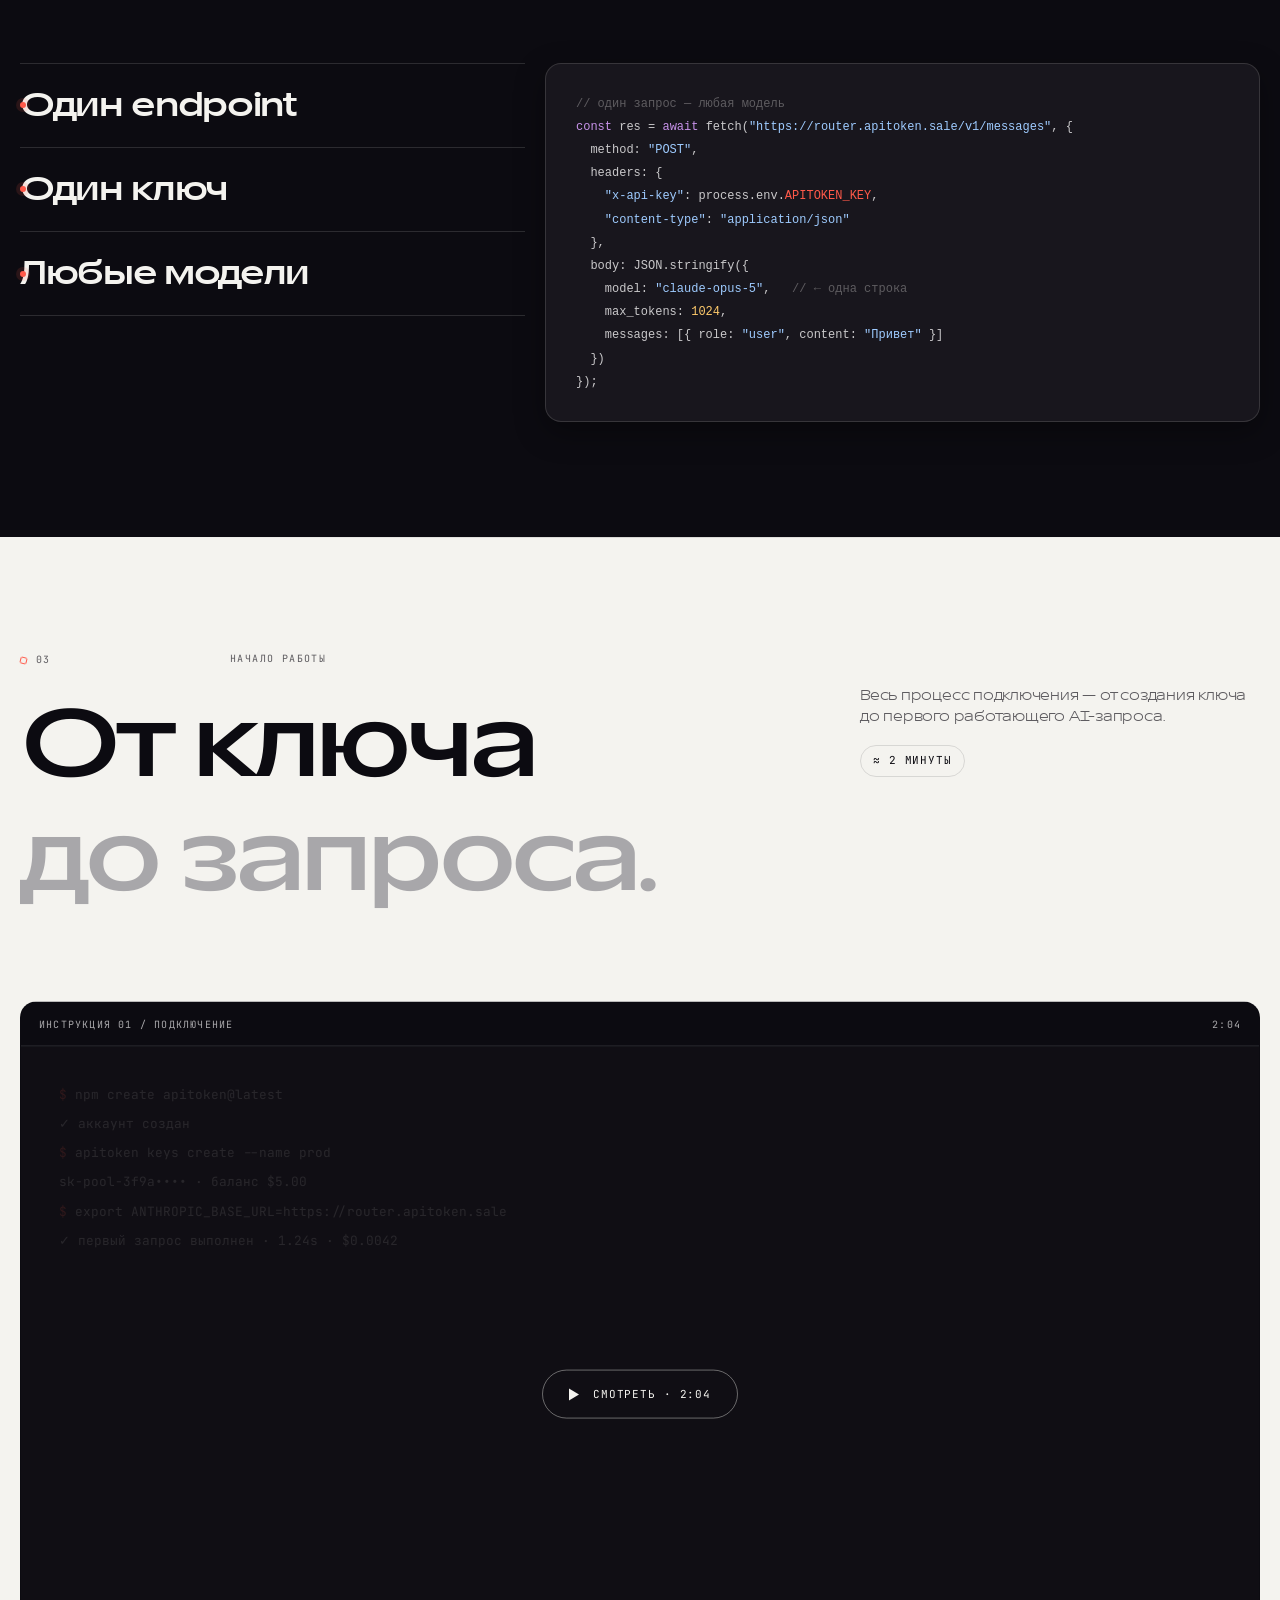
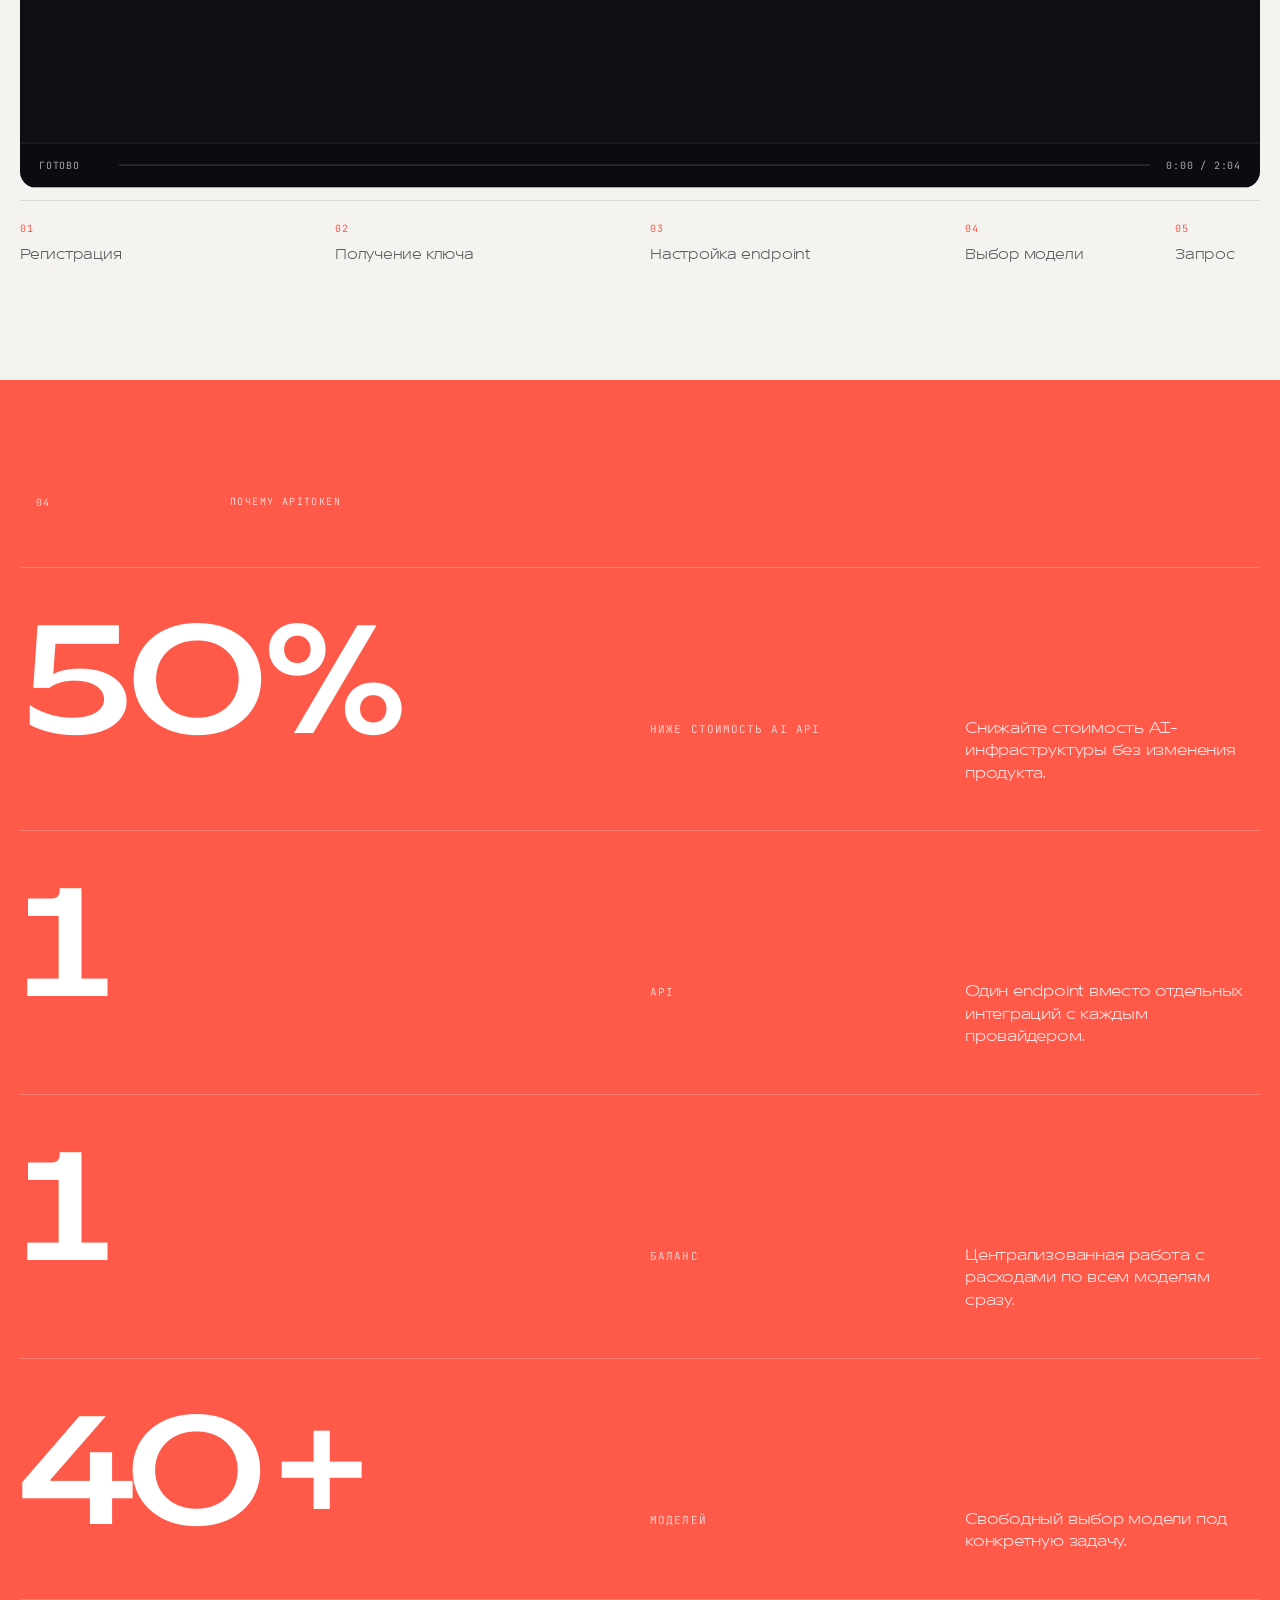
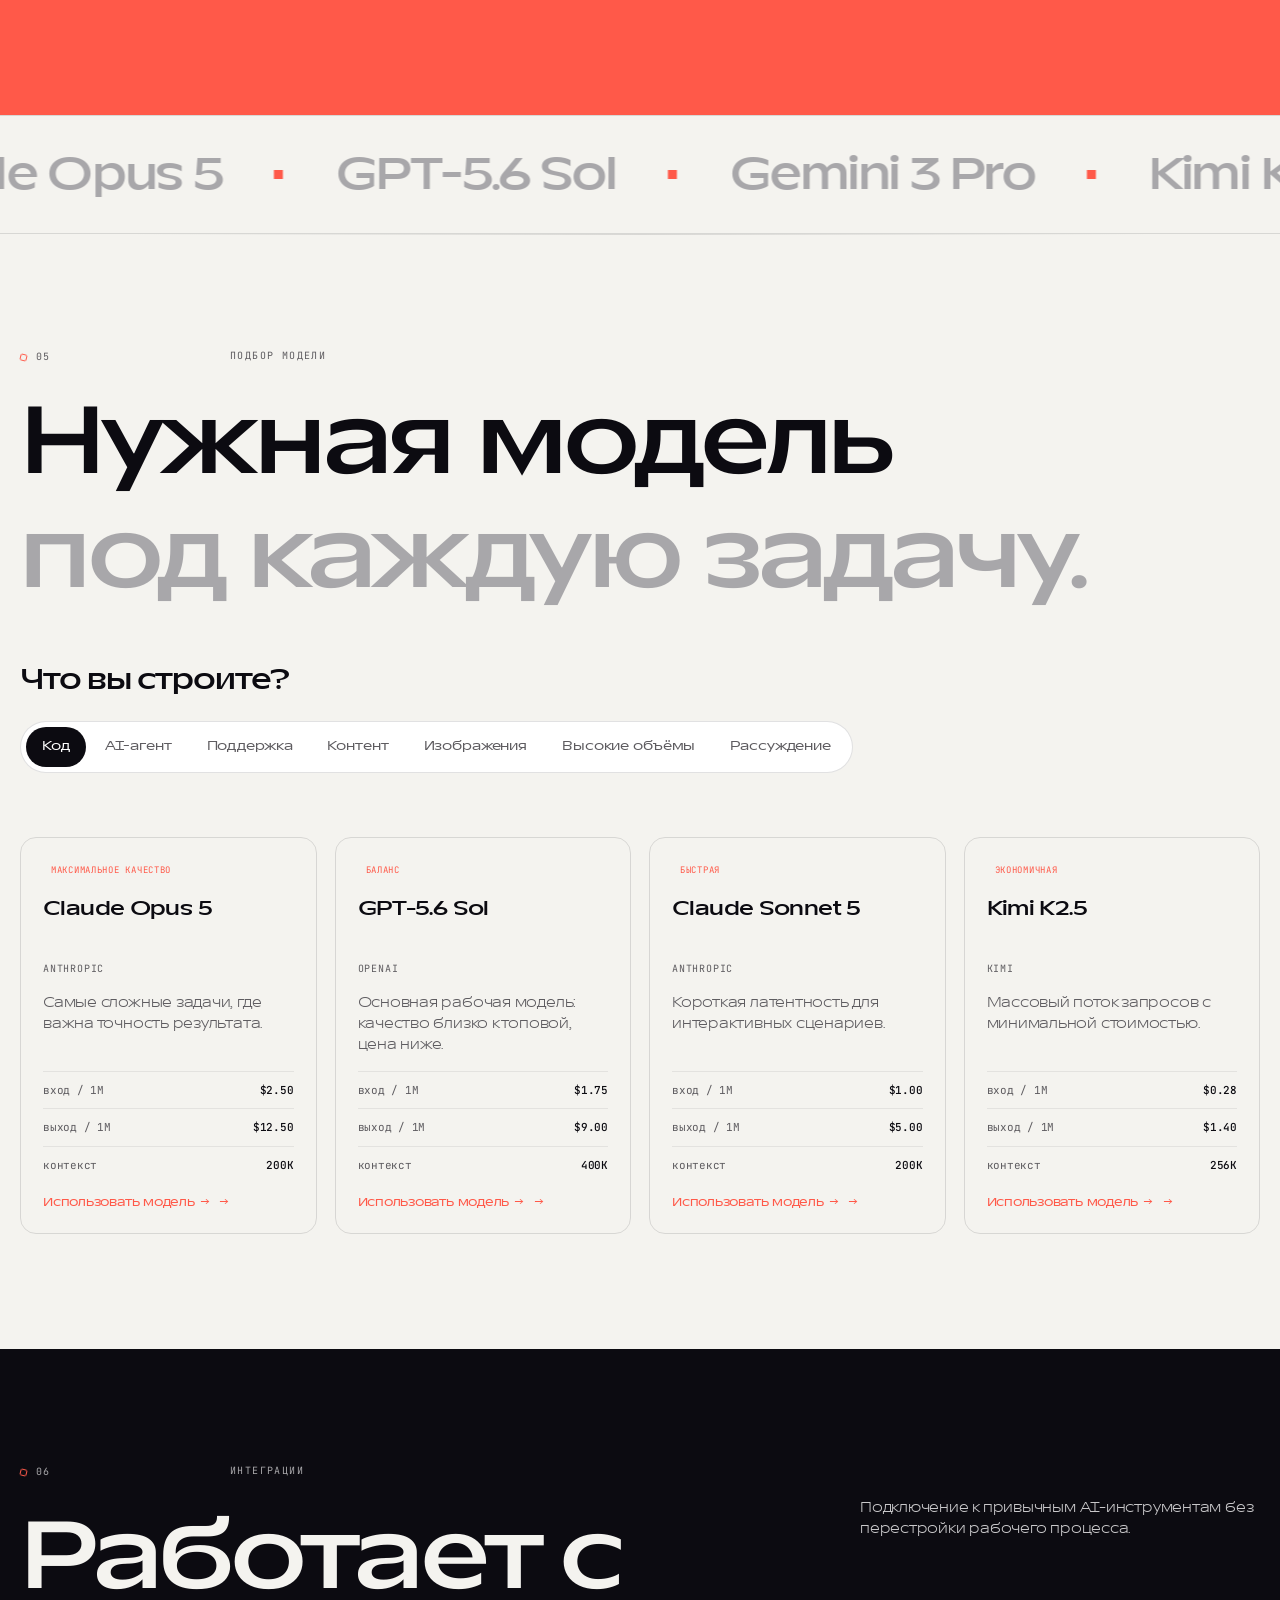
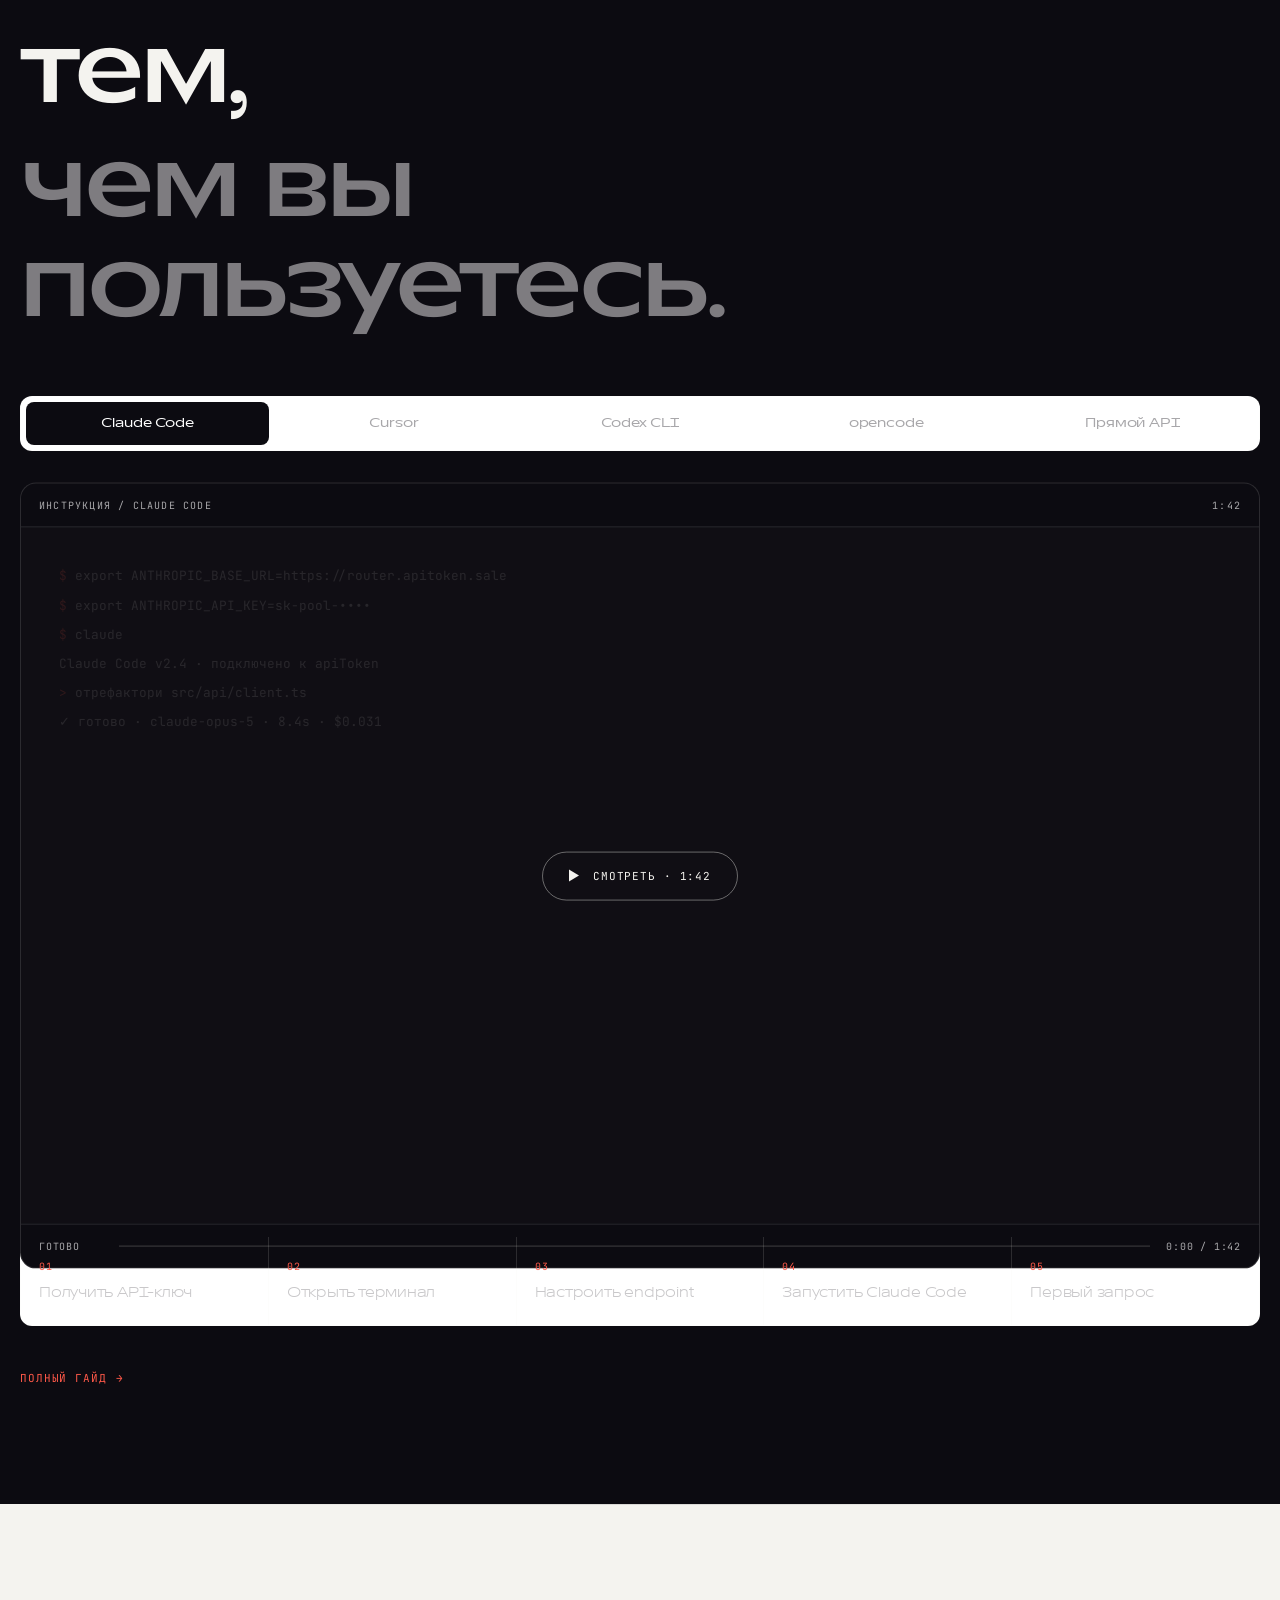
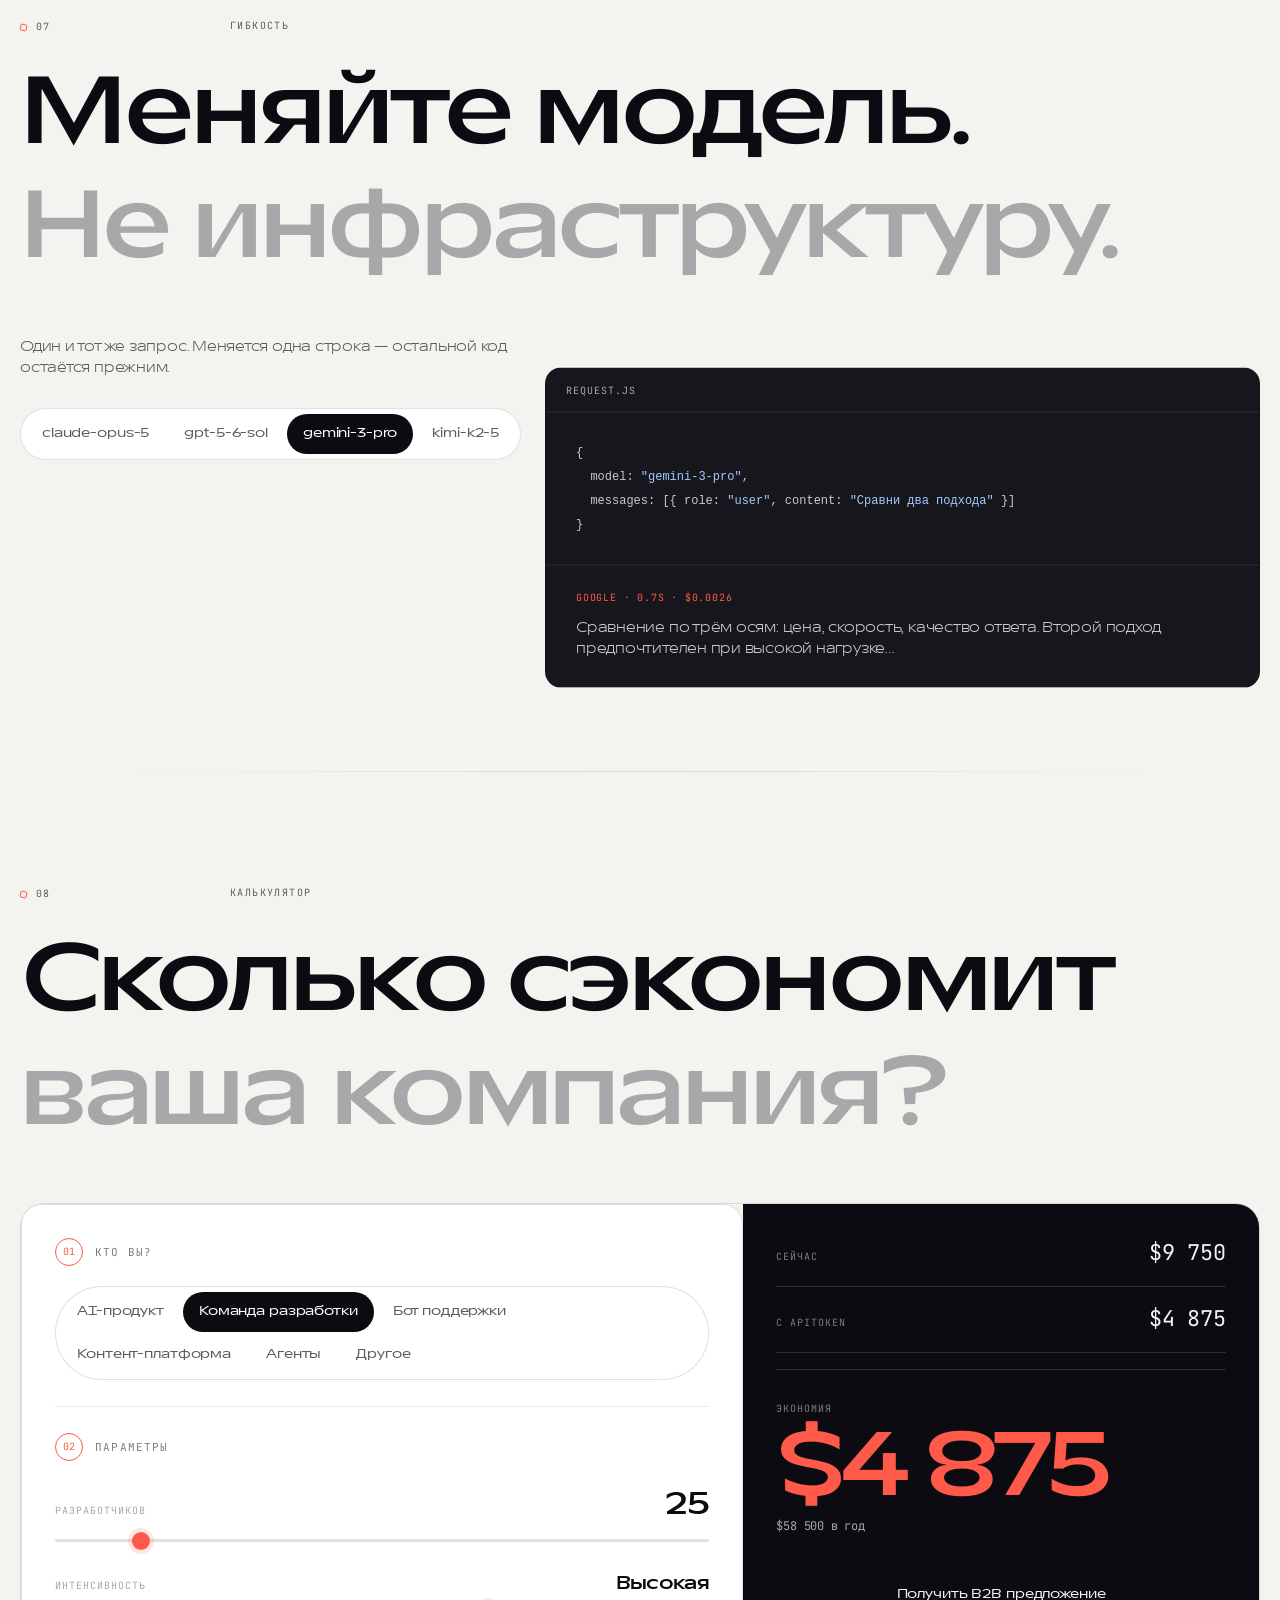
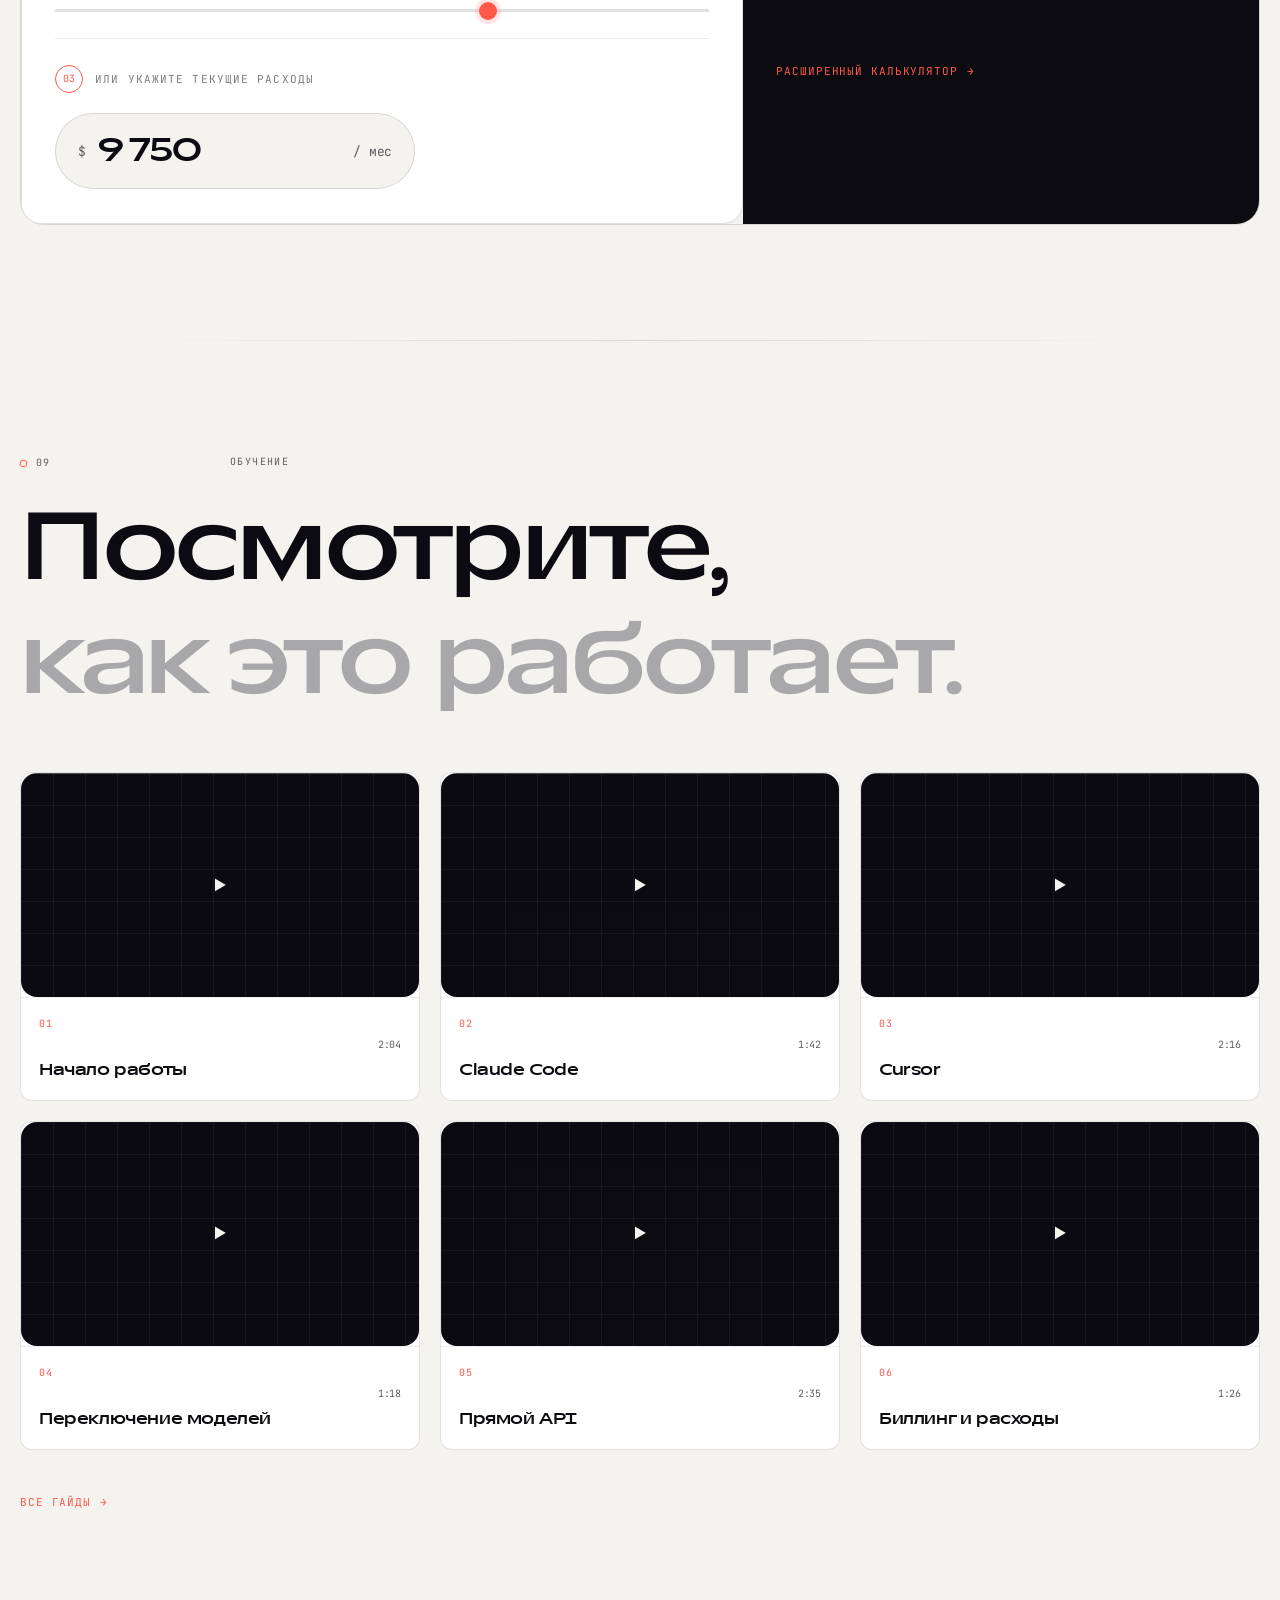
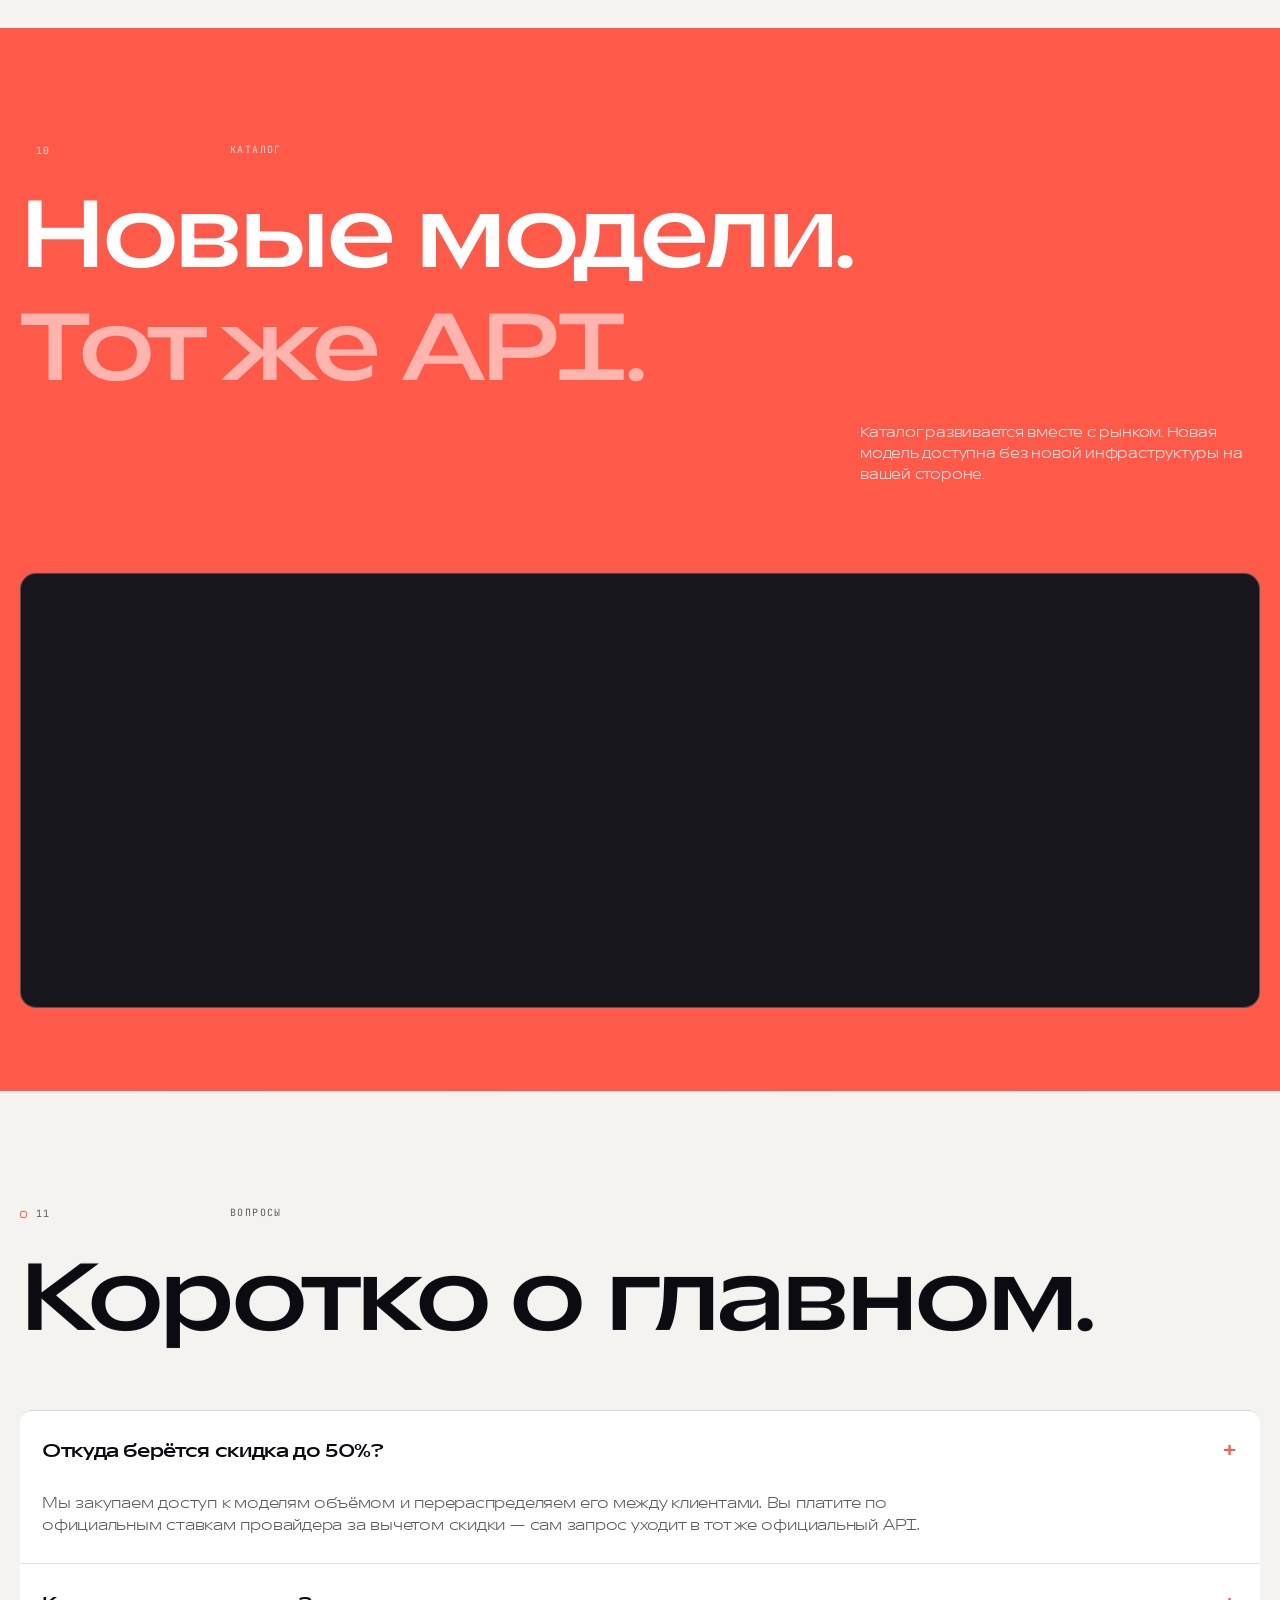
==== commit 08806b72: "fix: lift mobile schematic above grid and add animated connectors - Set z-index on .netmob so the gr" ====
--- a/index.html
+++ b/index.html
@@ -148,14 +148,20 @@
           </ul>
           <span class="netmob__more">+ другие провайдеры</span>
         </div>
-        <span class="netmob__arrow" aria-hidden="true">↓</span>
+        <span class="netmob__arrow" aria-hidden="true">
+          <span class="netmob__flow"></span>
+          <span class="netmob__head">↓</span>
+        </span>
         
         <div class="netmob__core">
           <span class="netmob__name">apiToken</span>
           <span class="netmob__tick" id="tickerMobile">claude-opus-5</span>
         </div>
         
-        <span class="netmob__arrow" aria-hidden="true">↓</span>
+        <span class="netmob__arrow" aria-hidden="true">
+          <span class="netmob__flow"></span>
+          <span class="netmob__head">↓</span>
+        </span>
         
         <div class="netmob__product">
           <span class="netmob__name">Ваш продукт</span>
--- a/styles.css
+++ b/styles.css
@@ -255,7 +255,7 @@
   pointer-events:none;
   z-index:0;
 }
-.netwrap .net, .netwrap .netlist{position:relative;z-index:1}
+.netwrap .net, .netwrap .netlist, .netwrap .netmob{position:relative;z-index:1}
 .net{position:absolute;inset:0;width:100%;height:100%}
 .net__links path{fill:none;stroke:var(--line);stroke-width:1;vector-effect:non-scaling-stroke}
 .net__flow path{
@@ -767,7 +767,7 @@
 
   .netmob__group,.netmob__core,.netmob__product{padding:12px 14px}
   .netmob__list li{padding:8px 10px;font-size:12px}
-  .netmob__arrow{font-size:20px}
+  .netmob__arrow{height:30px}
   .netmob__core .netmob__name{font-size:24px}
   .netmob__product .netmob__name{font-size:22px}
 }
@@ -898,7 +898,7 @@
   pointer-events:none;
   z-index:0;
 }
-.netwrap .net, .netwrap .netlist{position:relative;z-index:1}
+.netwrap .net, .netwrap .netlist, .netwrap .netmob{position:relative;z-index:1}
 .net{position:absolute;inset:0;width:100%;height:100%}
 
 /* NB: vector-effect is switched OFF here on purpose — and explicitly,
@@ -975,7 +975,23 @@
   }
 
   .netmob__arrow{
-    align-self:center;font-size:22px;line-height:1;color:#fff;font-weight:600;
+    align-self:center;position:relative;
+    width:2px;height:34px;margin:2px 0;
+    background:rgba(255,255,255,.22);
+    border-radius:999px;overflow:visible;
+  }
+  .netmob__flow{
+    position:absolute;left:0;top:0;width:100%;height:40%;
+    background:#fff;border-radius:999px;
+    animation:flowDown 1.6s linear infinite;
+  }
+  @keyframes flowDown{
+    0%{top:-40%}
+    100%{top:100%}
+  }
+  .netmob__head{
+    position:absolute;left:50%;bottom:-14px;transform:translateX(-50%);
+    font-size:16px;line-height:1;color:#fff;font-weight:600;
   }
 
   .netmob__core{
@@ -1444,7 +1460,8 @@
   .netmob{gap:14px}
   .netmob__group,.netmob__core,.netmob__product{padding:12px 14px}
   .netmob__list li{padding:8px 10px;font-size:12px}
-  .netmob__arrow{font-size:18px}
+  .netmob__arrow{height:28px}
+  .netmob__head{font-size:14px;bottom:-12px}
 
   /* sections general */
   .sechead{margin-bottom:clamp(32px,8vw,52px)}
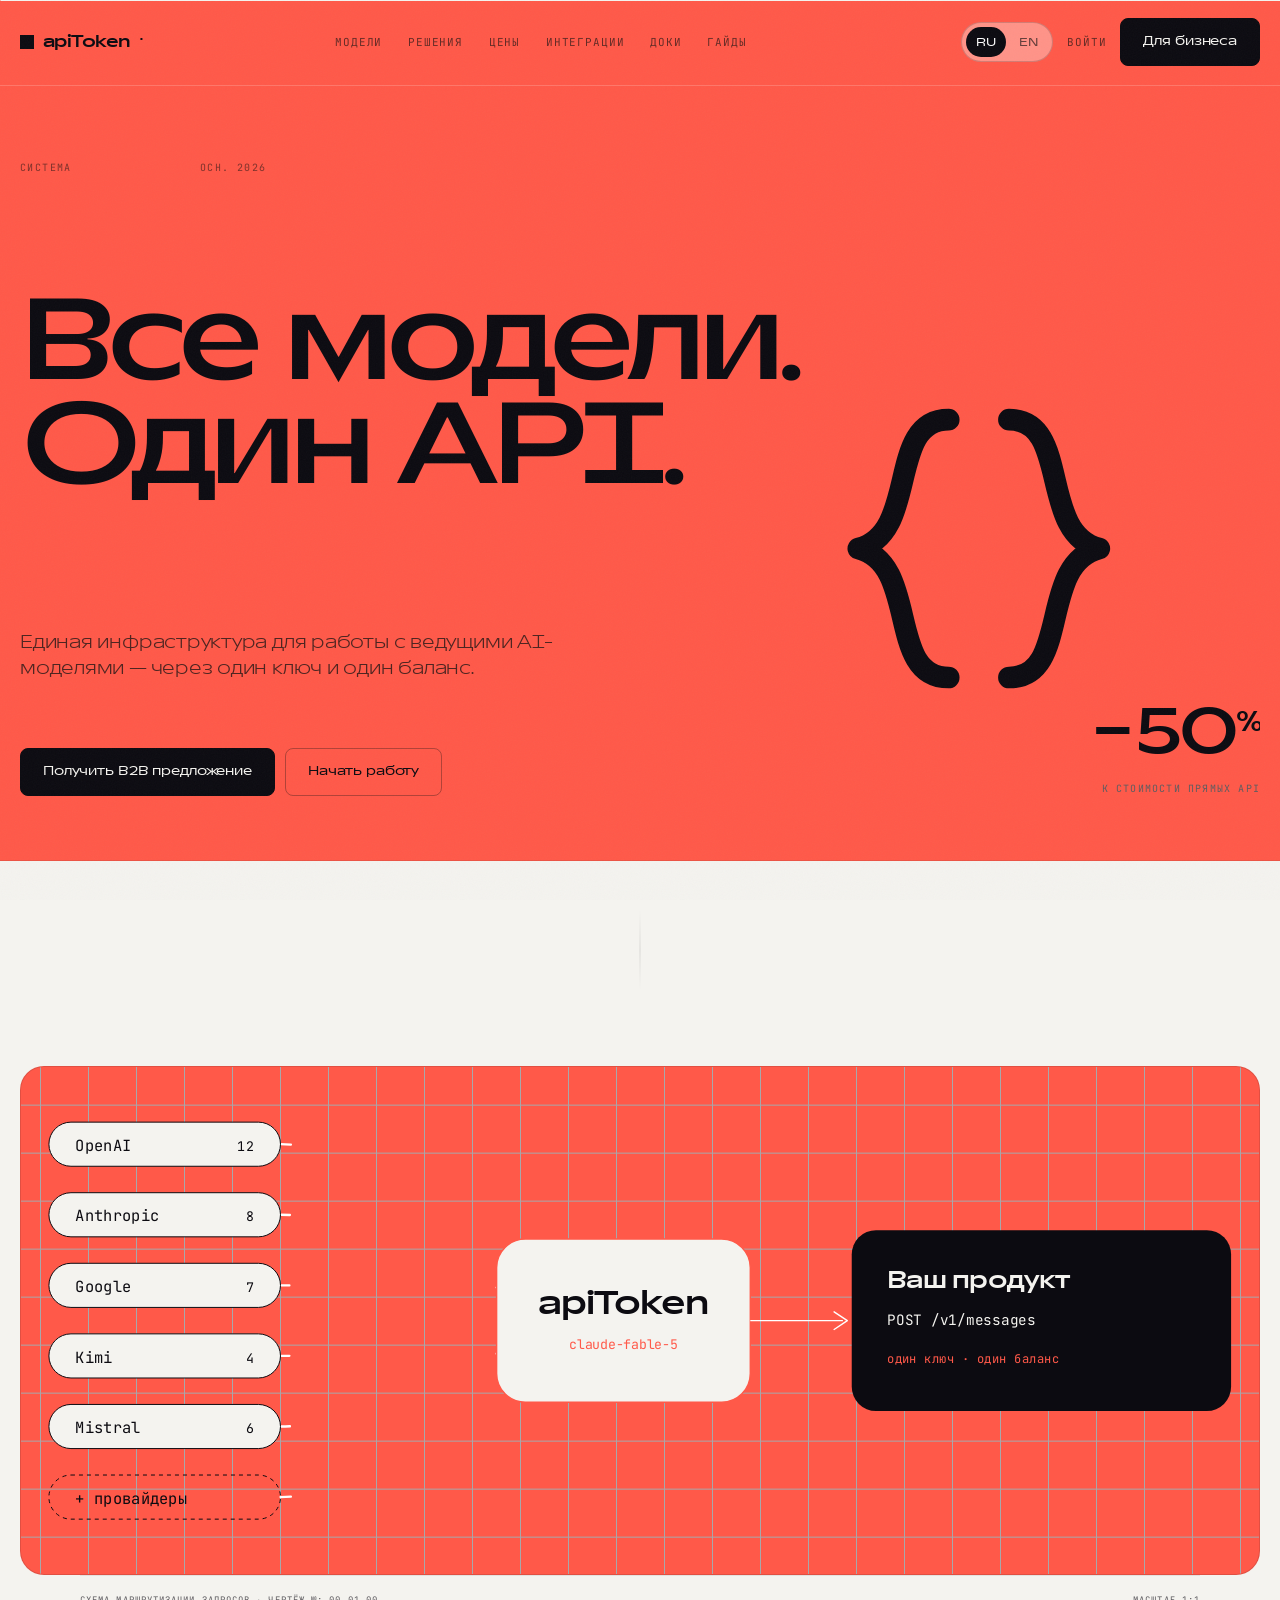
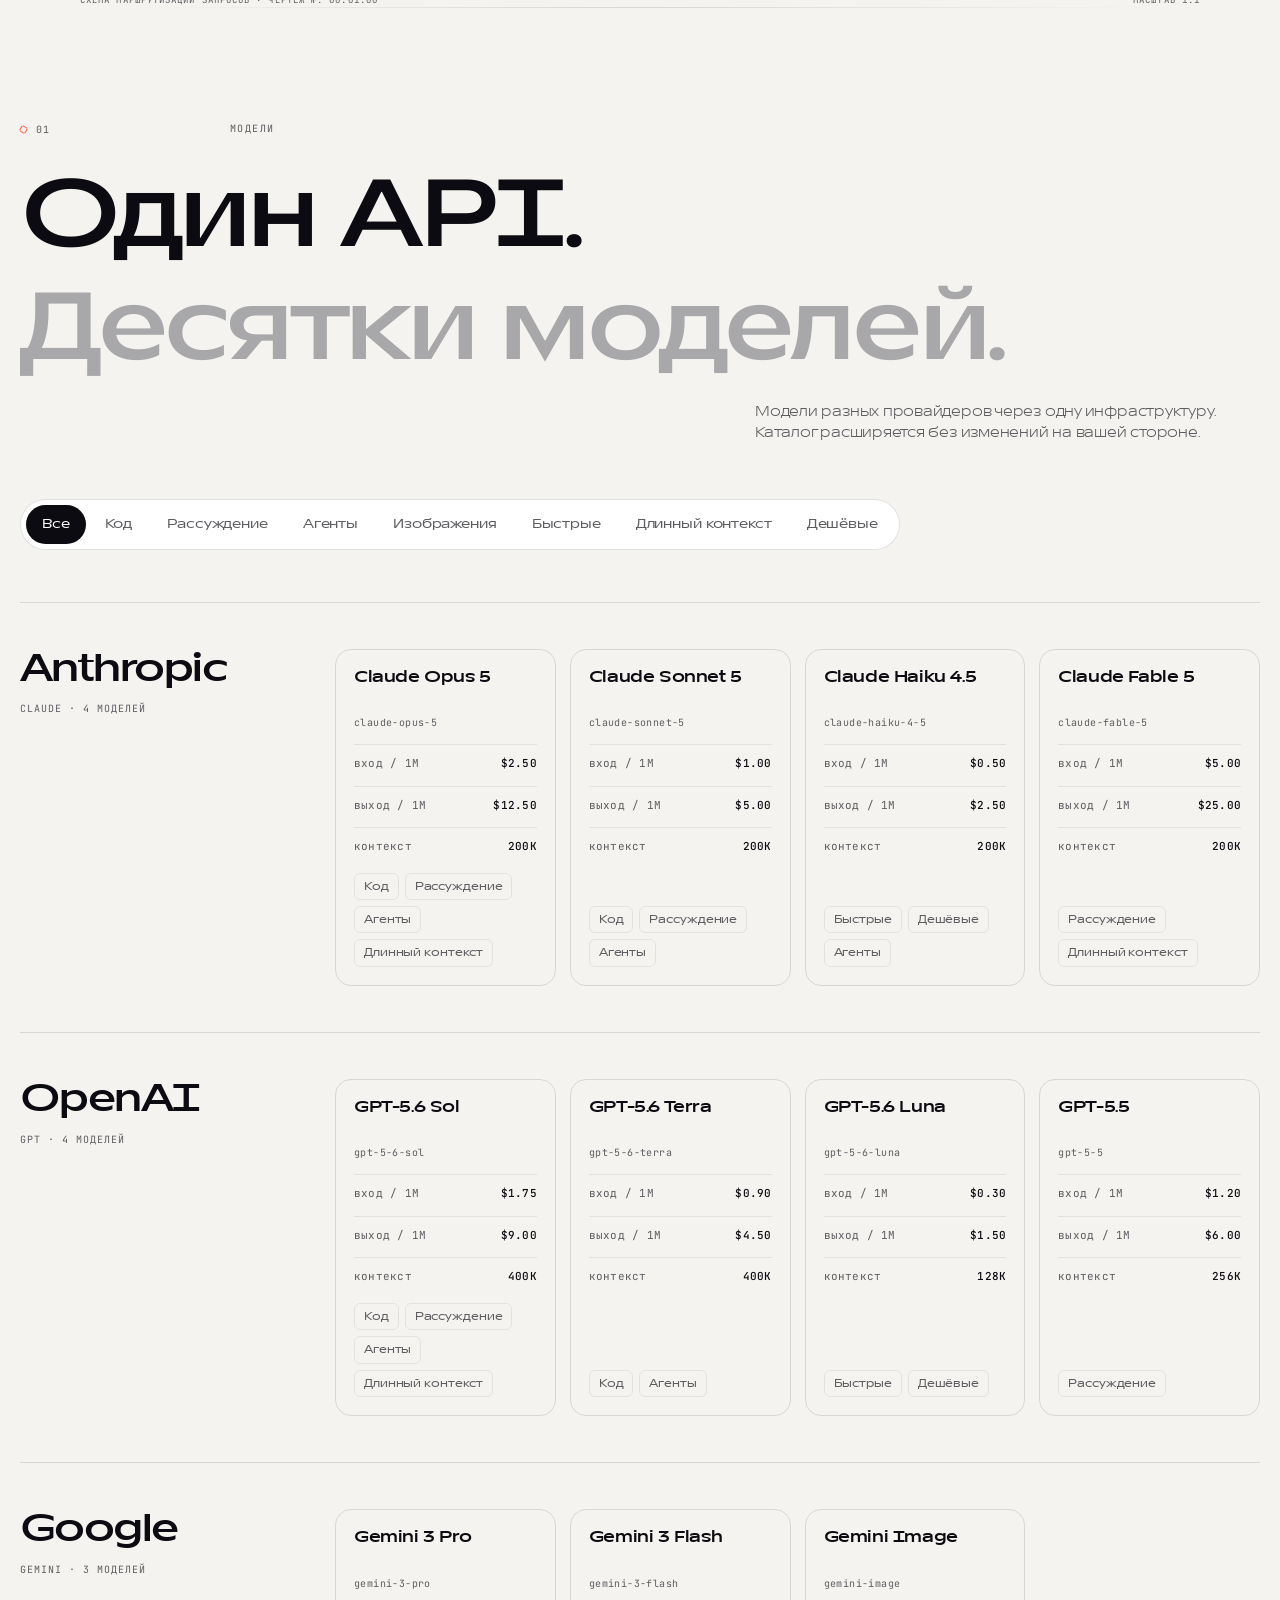
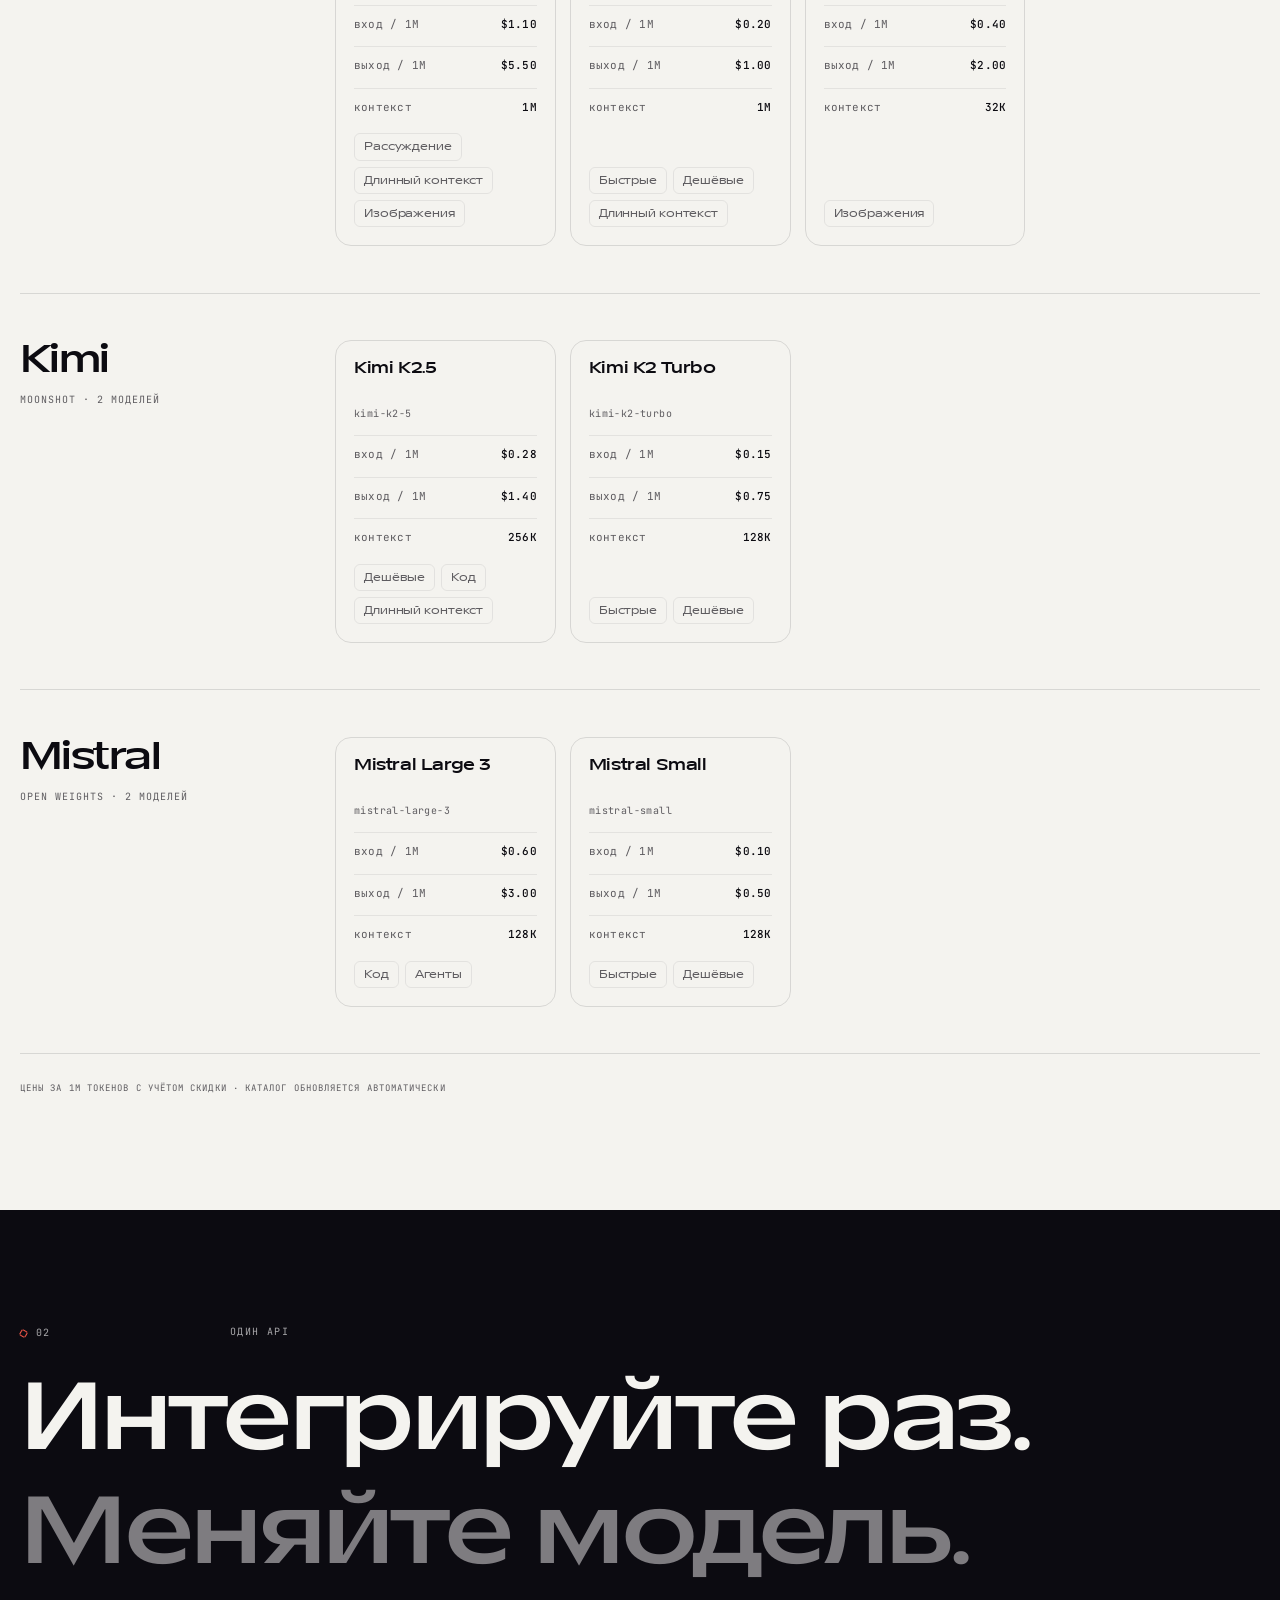
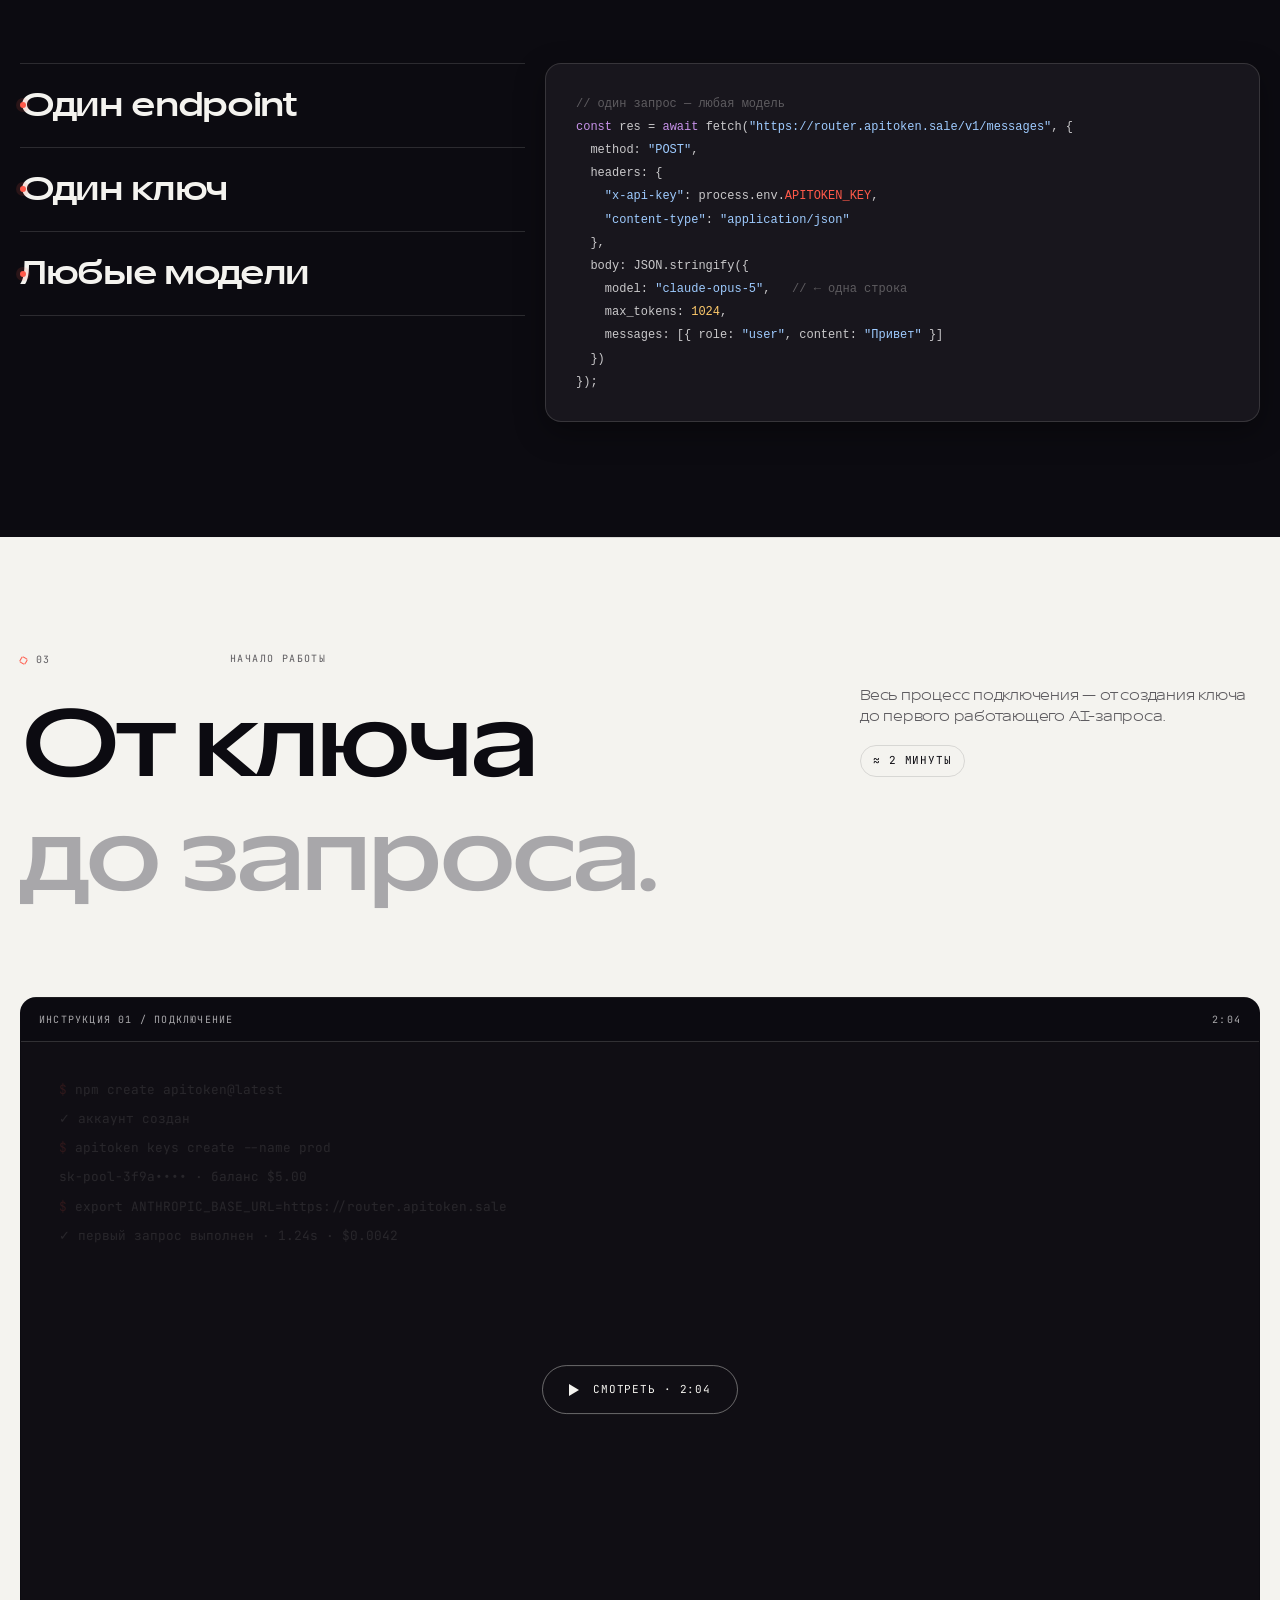
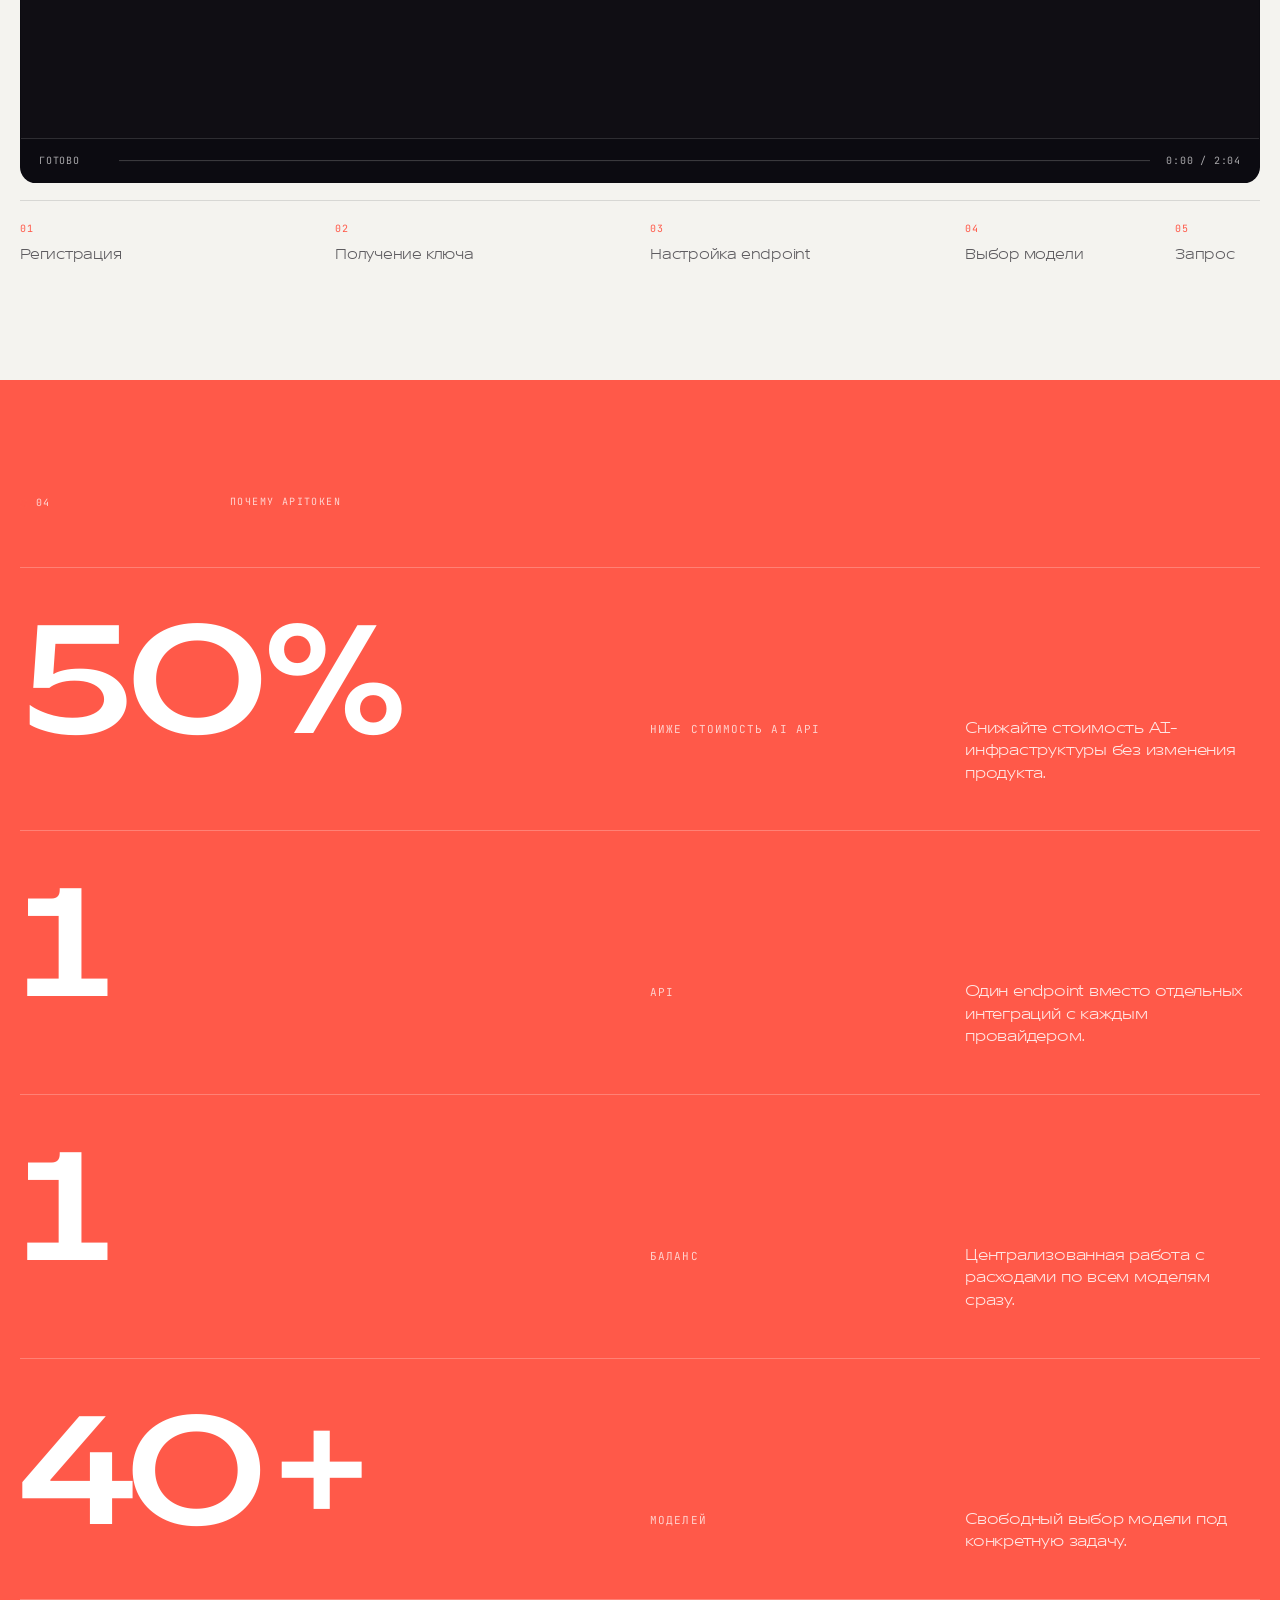
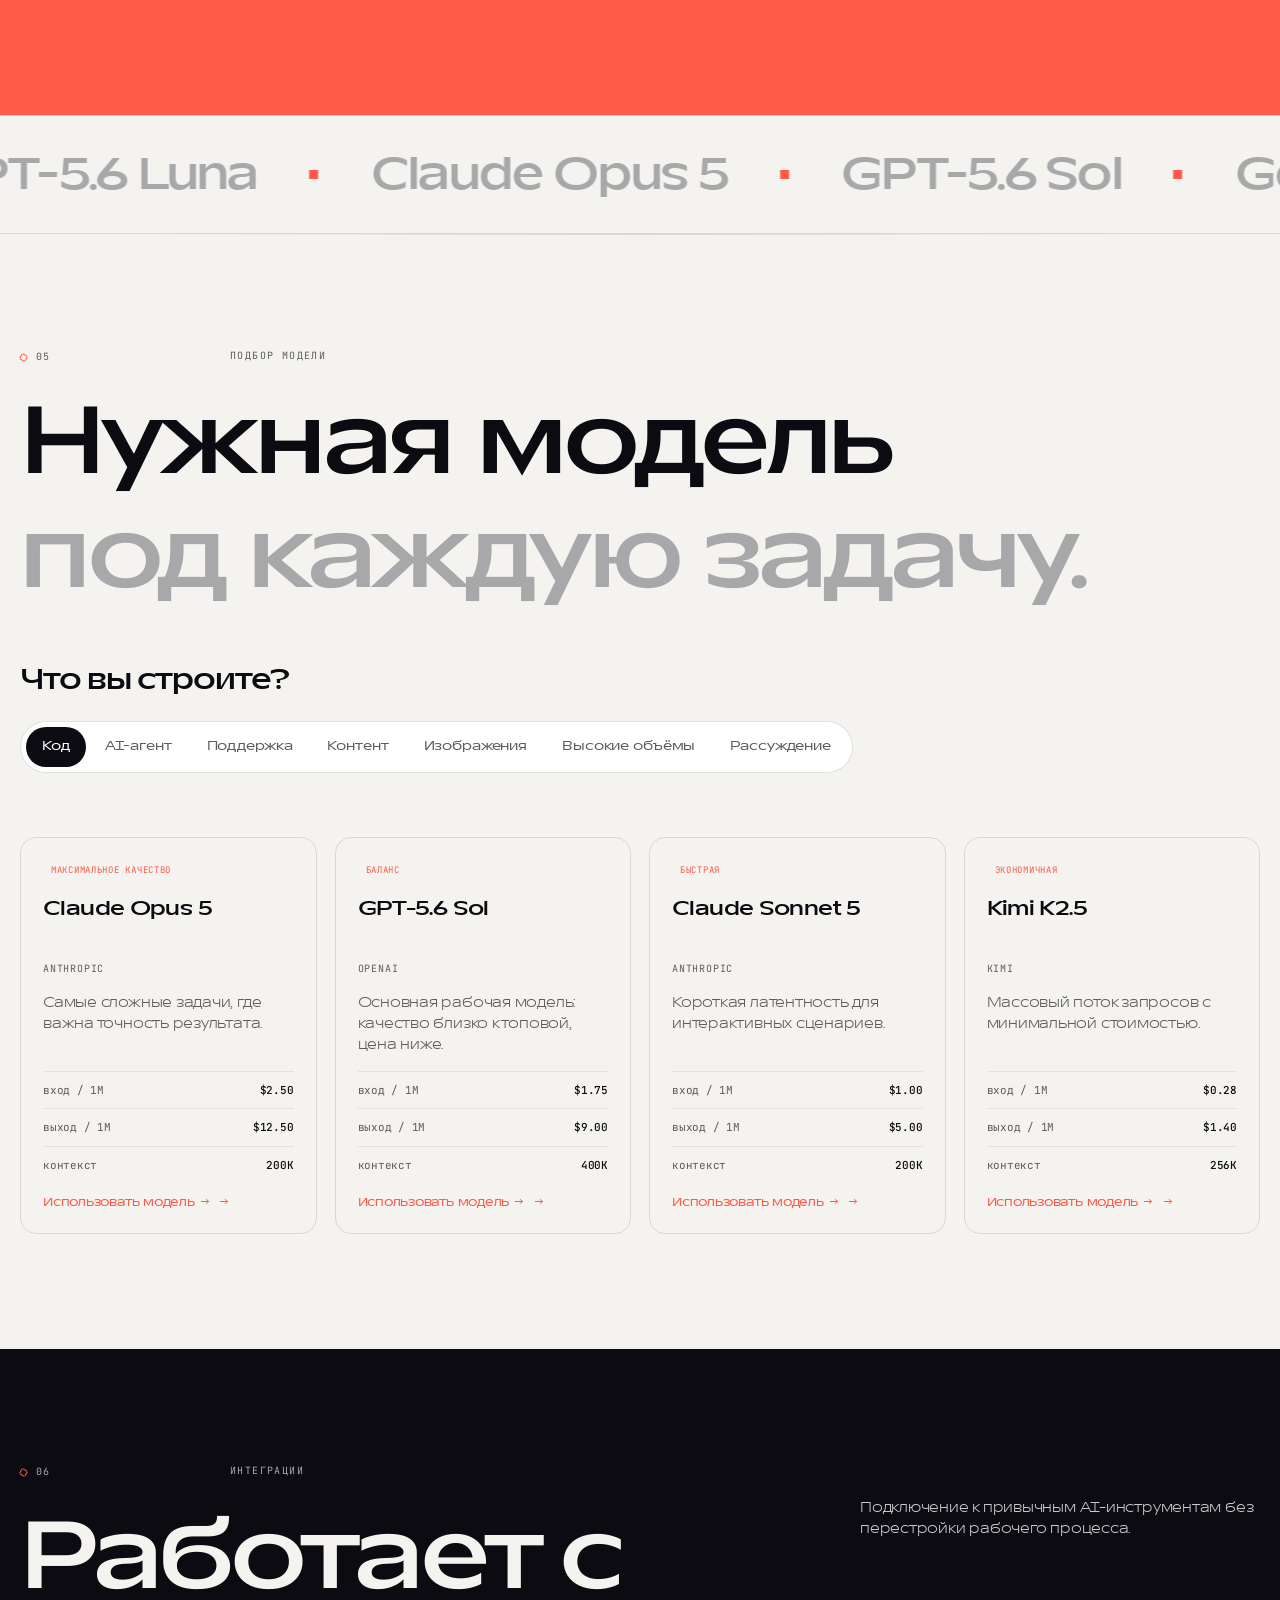
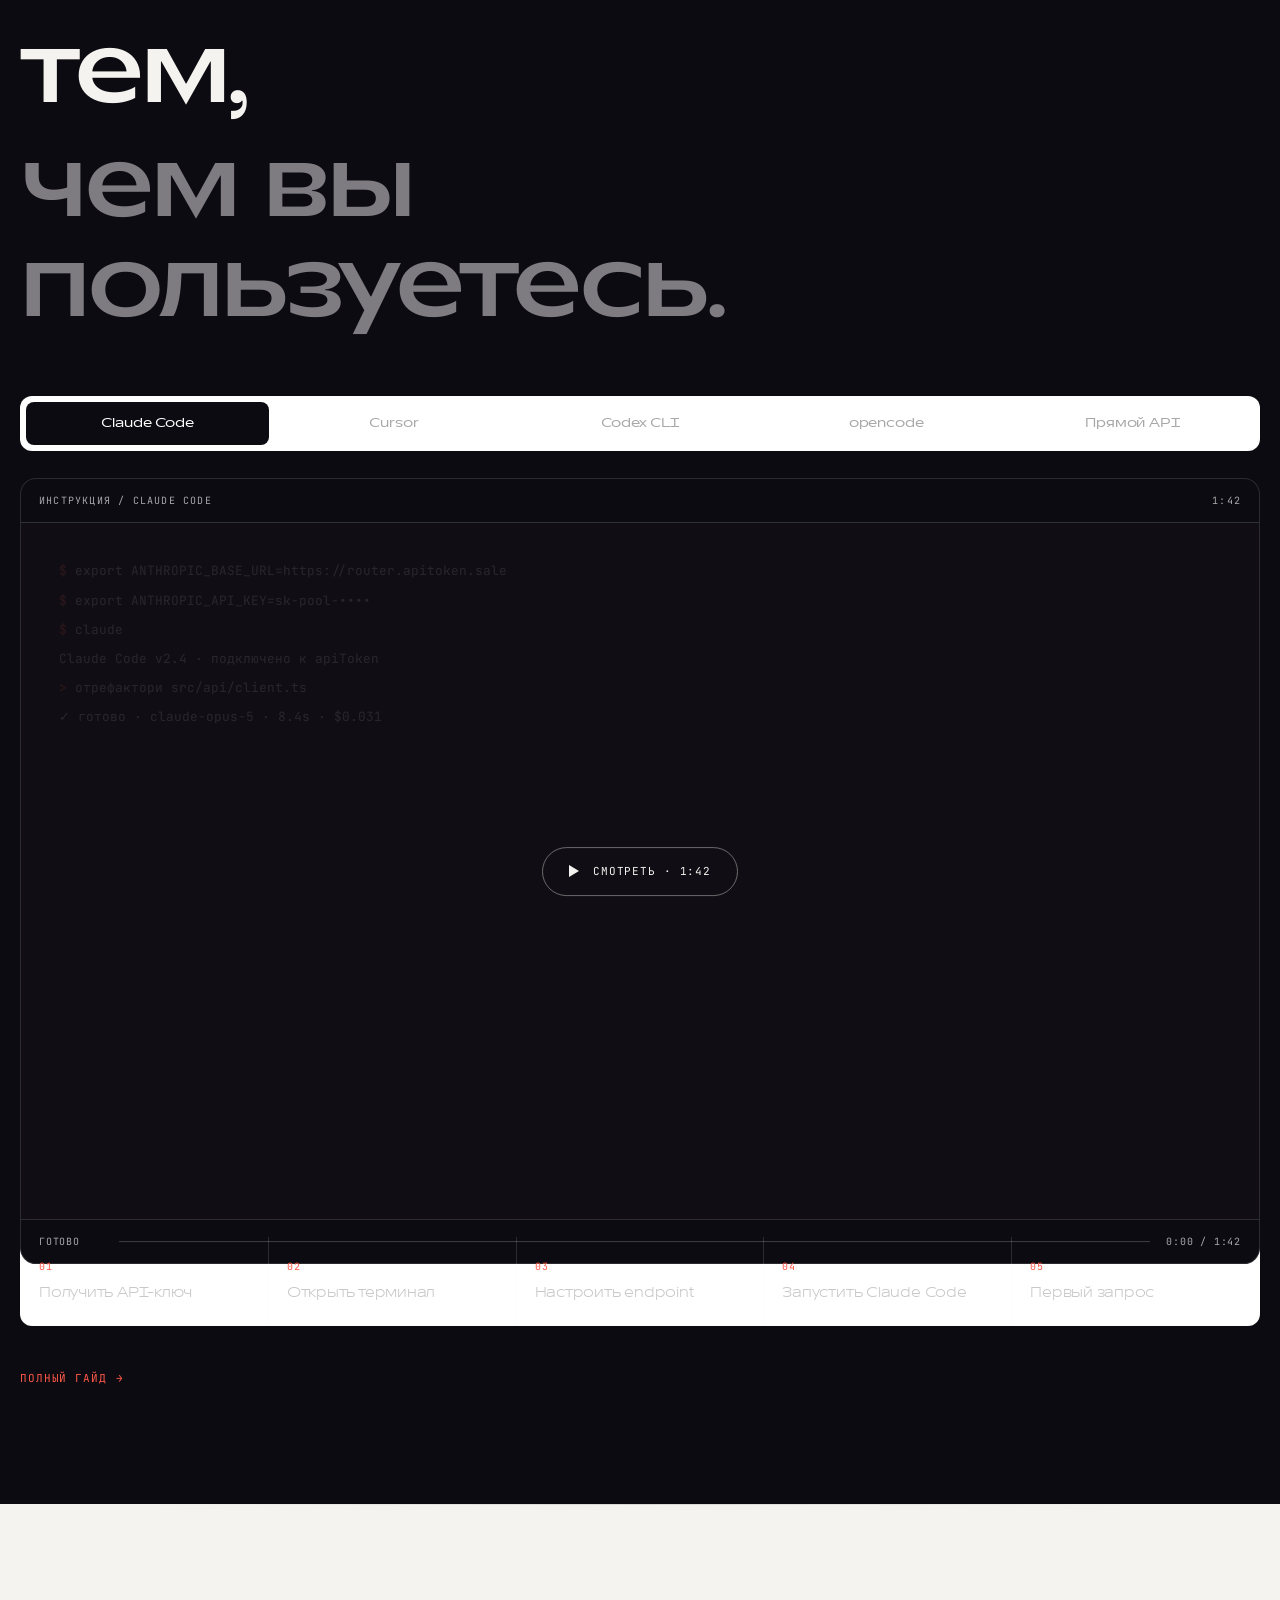
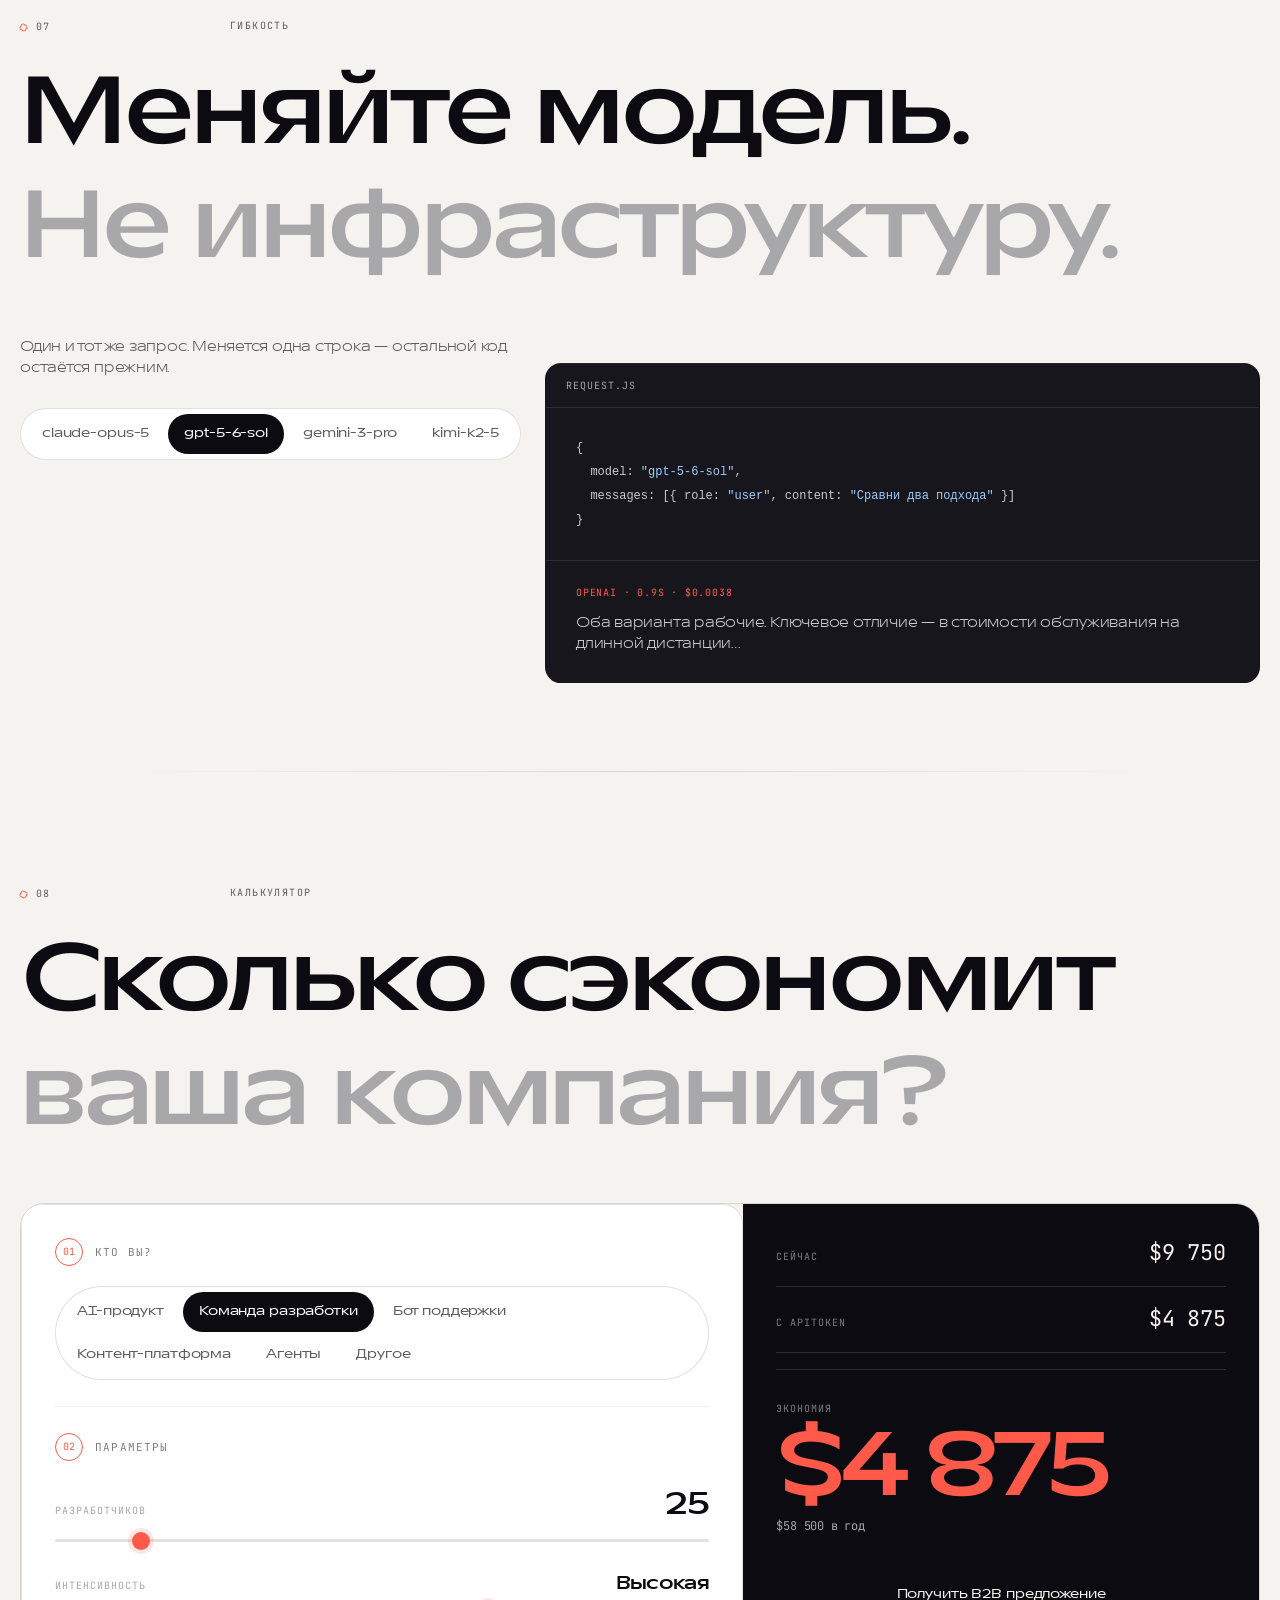
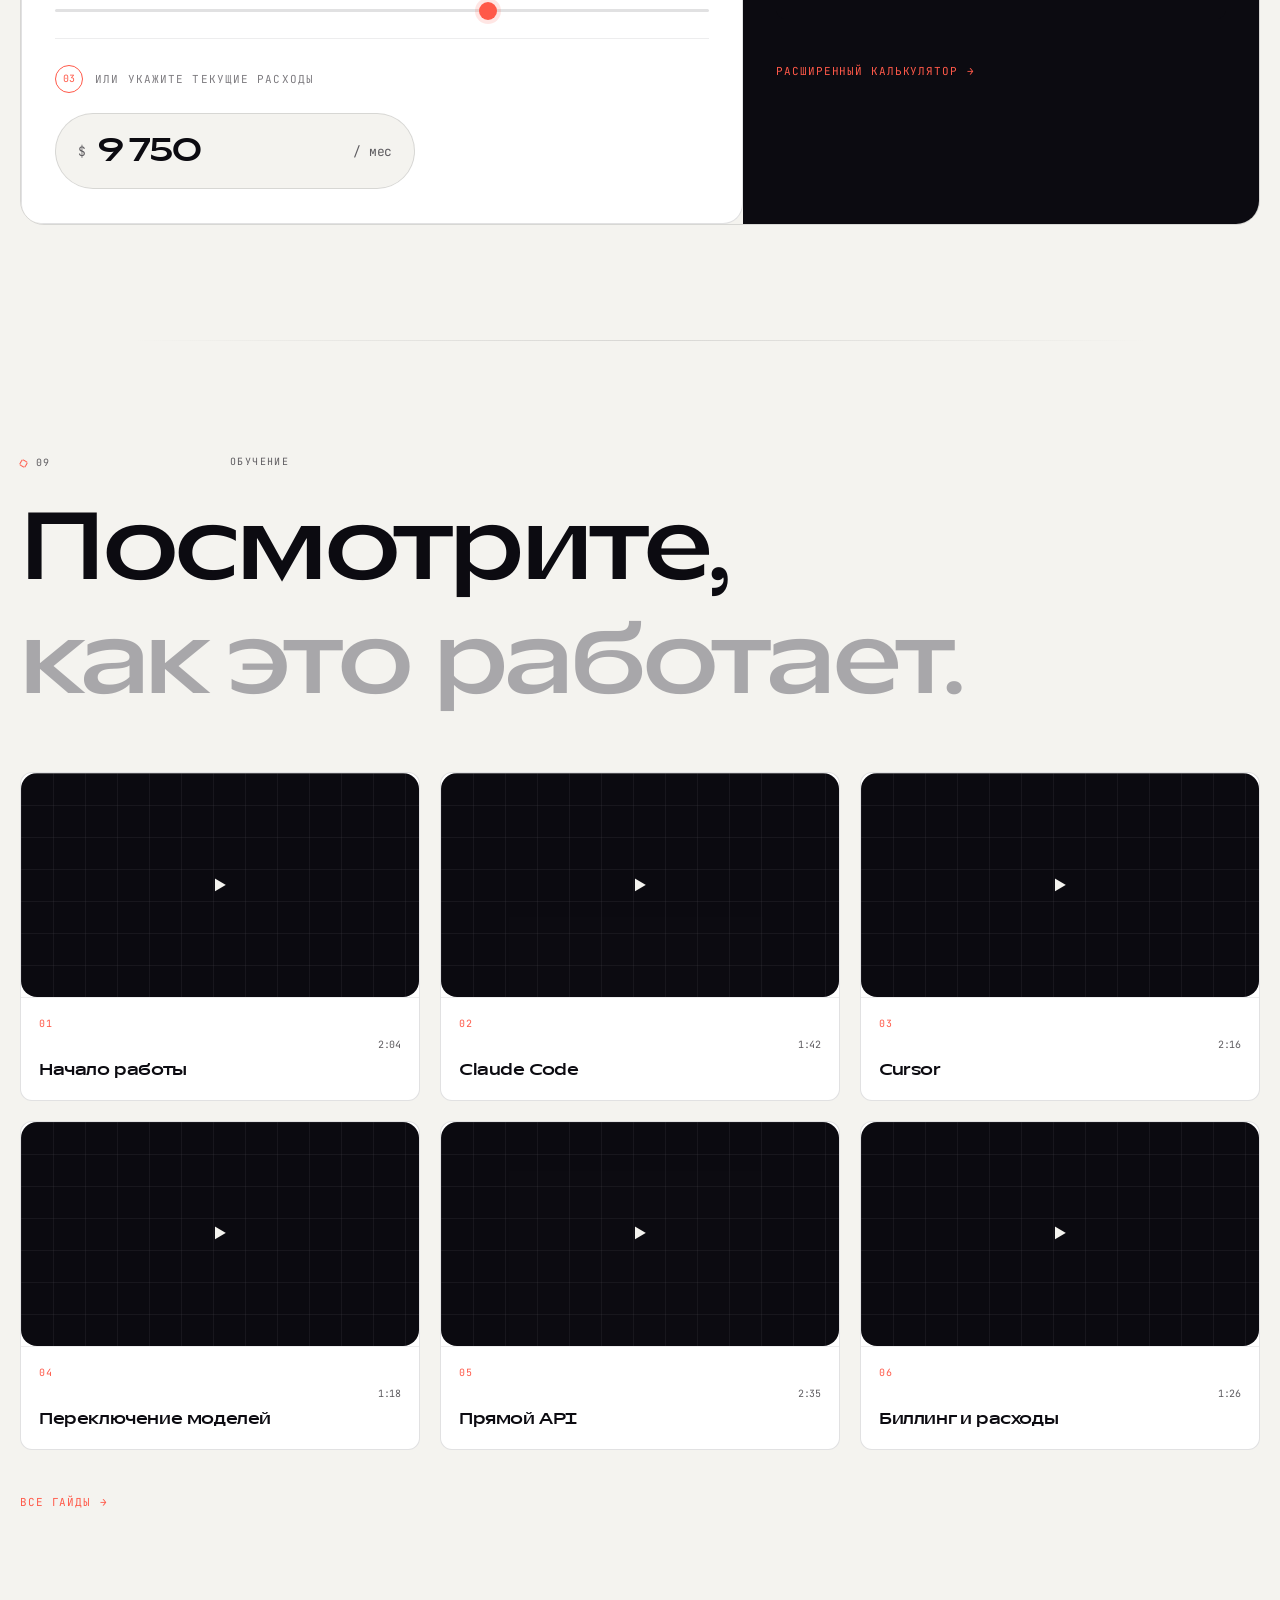
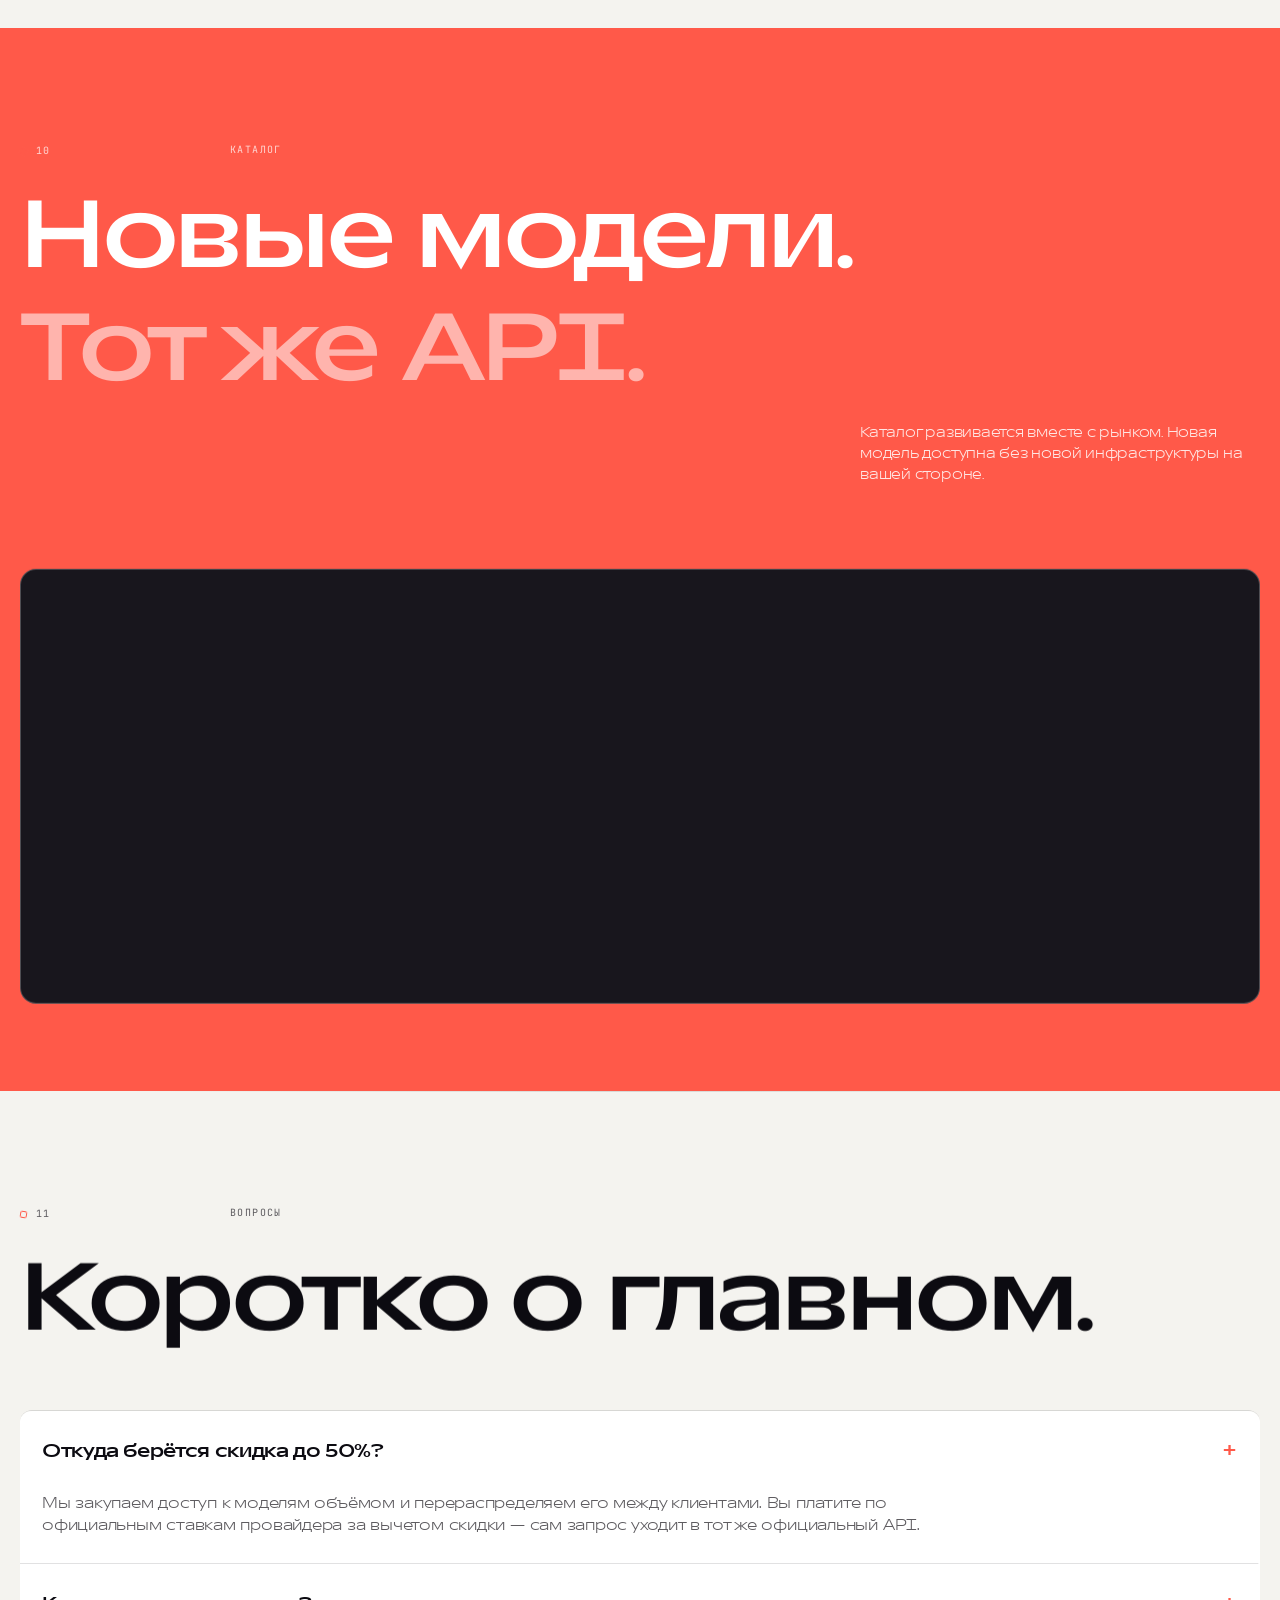
==== commit c44ad4d6: "feat: add documentation pages - Create docs.html (RU) and docs-en.html (EN) with full API docs   con" ====
--- a/index.html
+++ b/index.html
@@ -24,8 +24,8 @@
       <a href="#explorer">Решения</a>
       <a href="#calc">Цены</a>
       <a href="#integrations">Интеграции</a>
+      <a href="docs.html">Доки</a>
       <a href="#learn">Гайды</a>
-      <a href="#calc">Бизнес</a>
     </nav>
     <div class="hdr__acts c10-13">
       <div class="lang" aria-label="Language switcher">
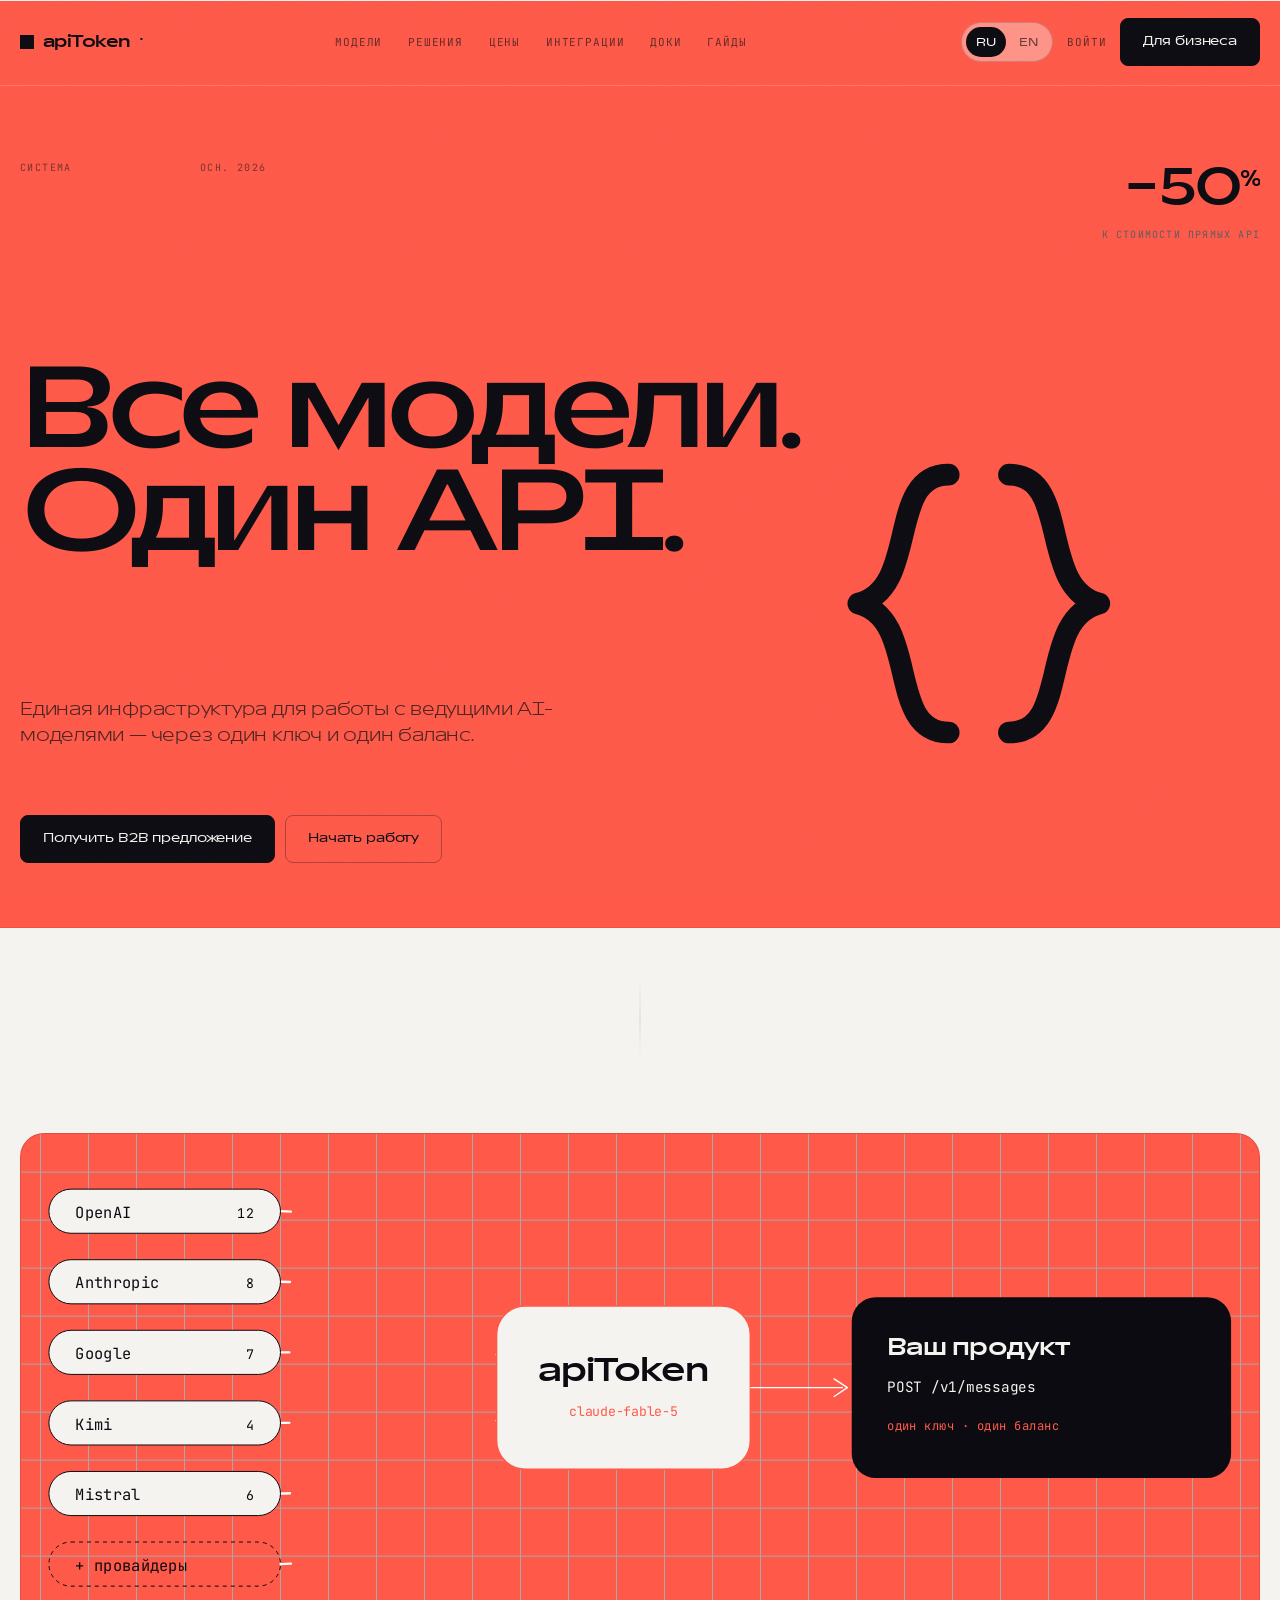
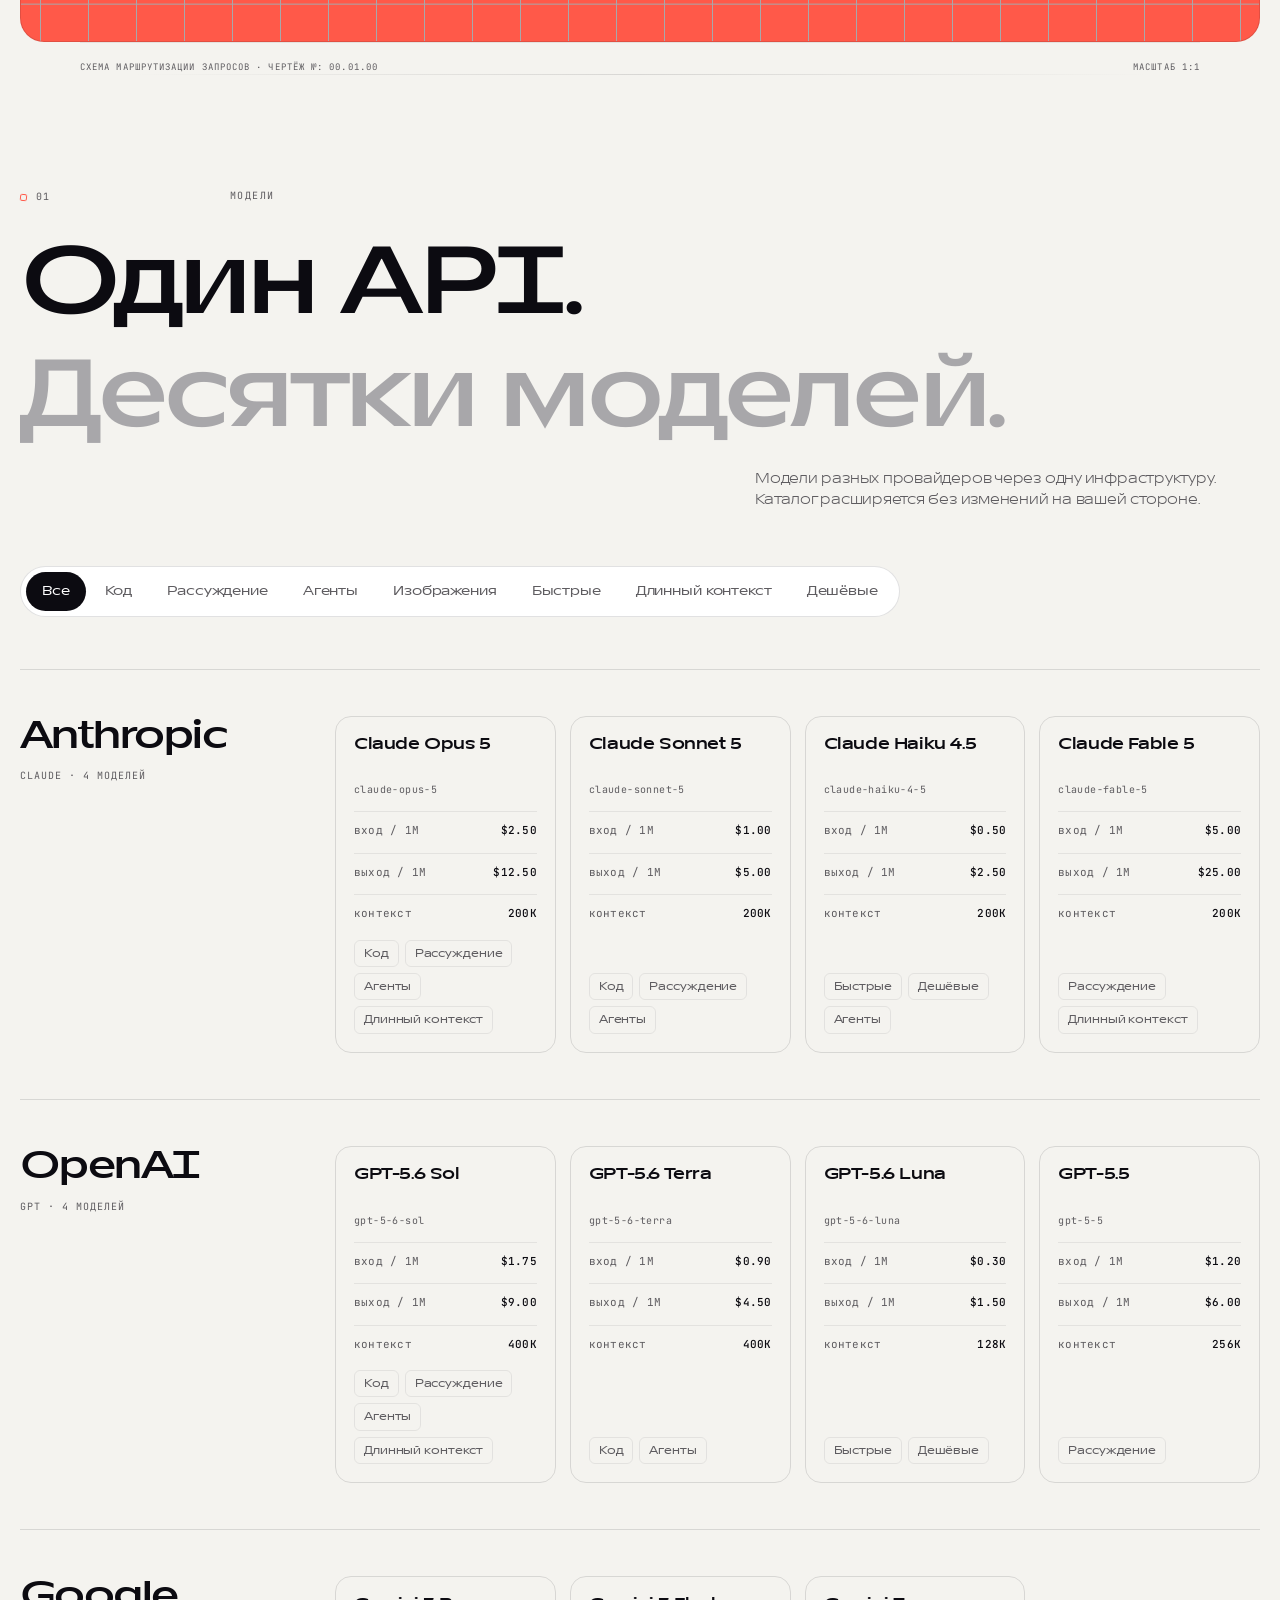
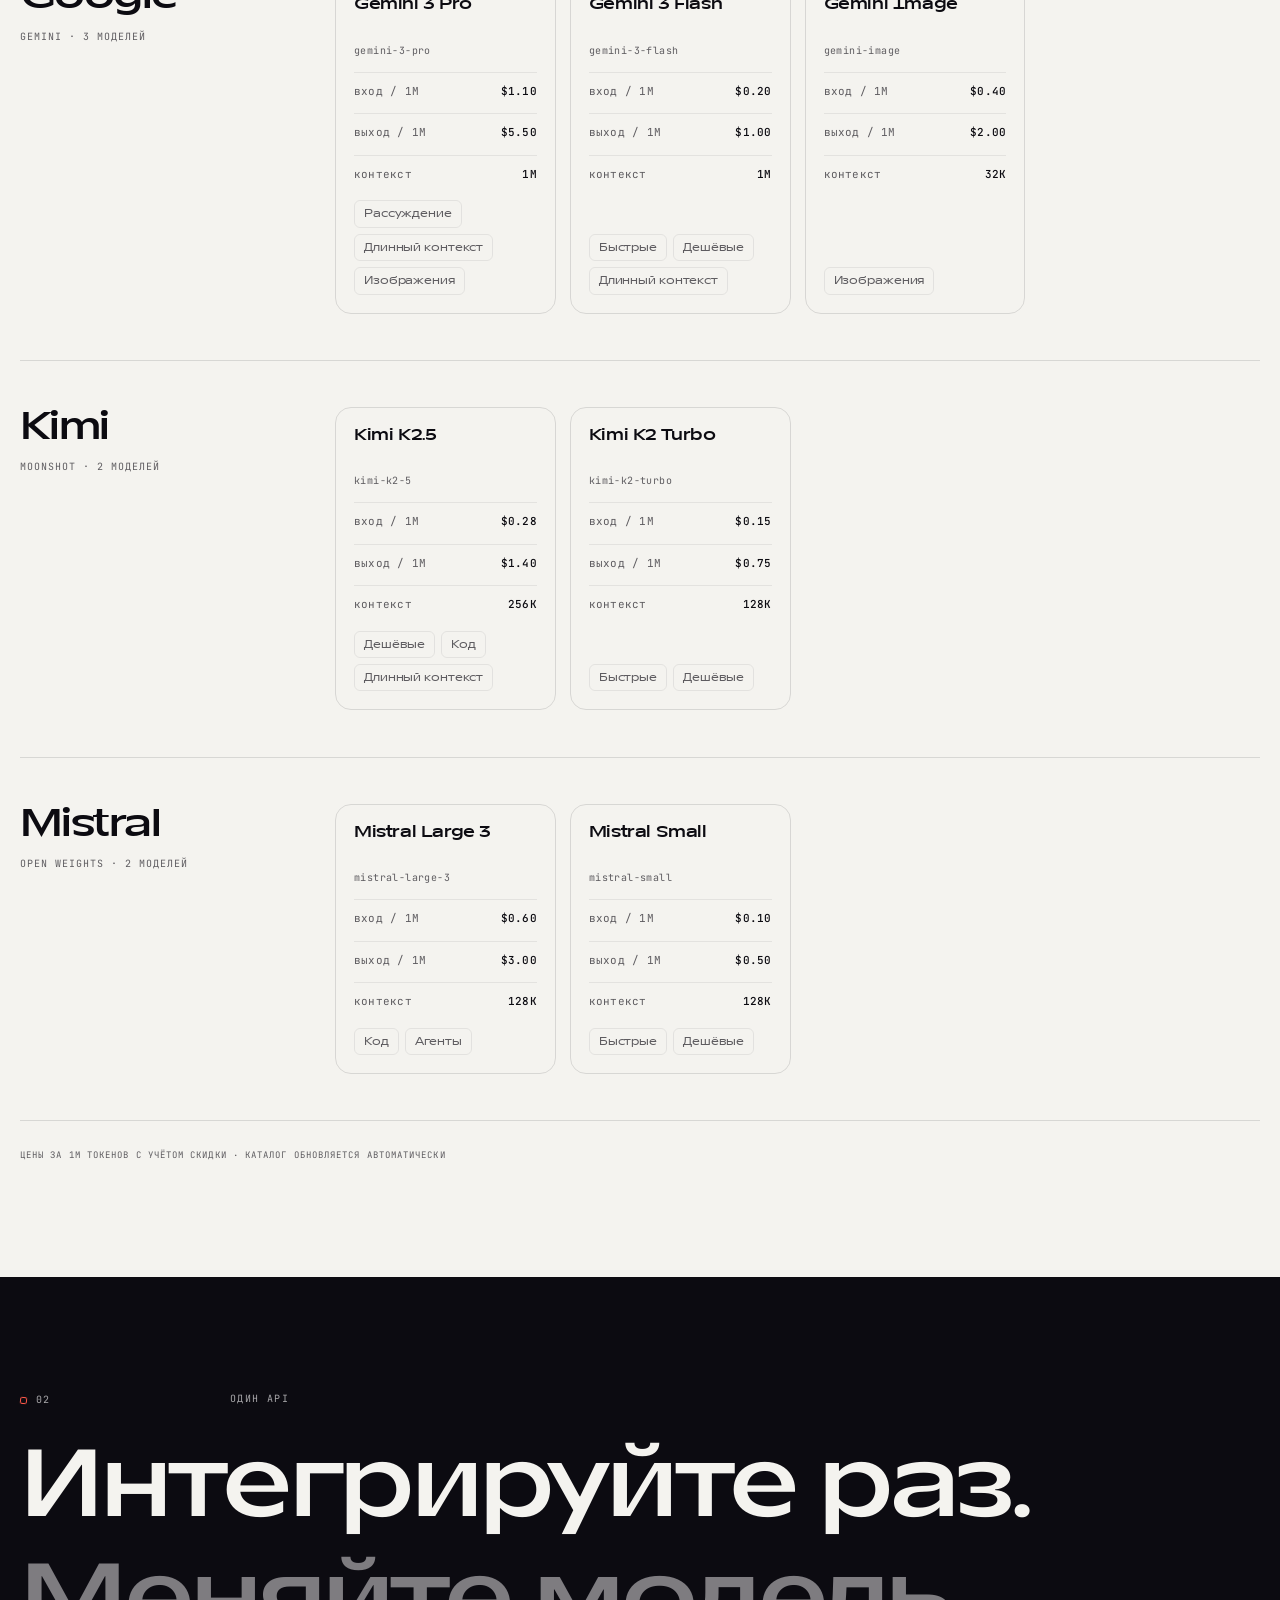
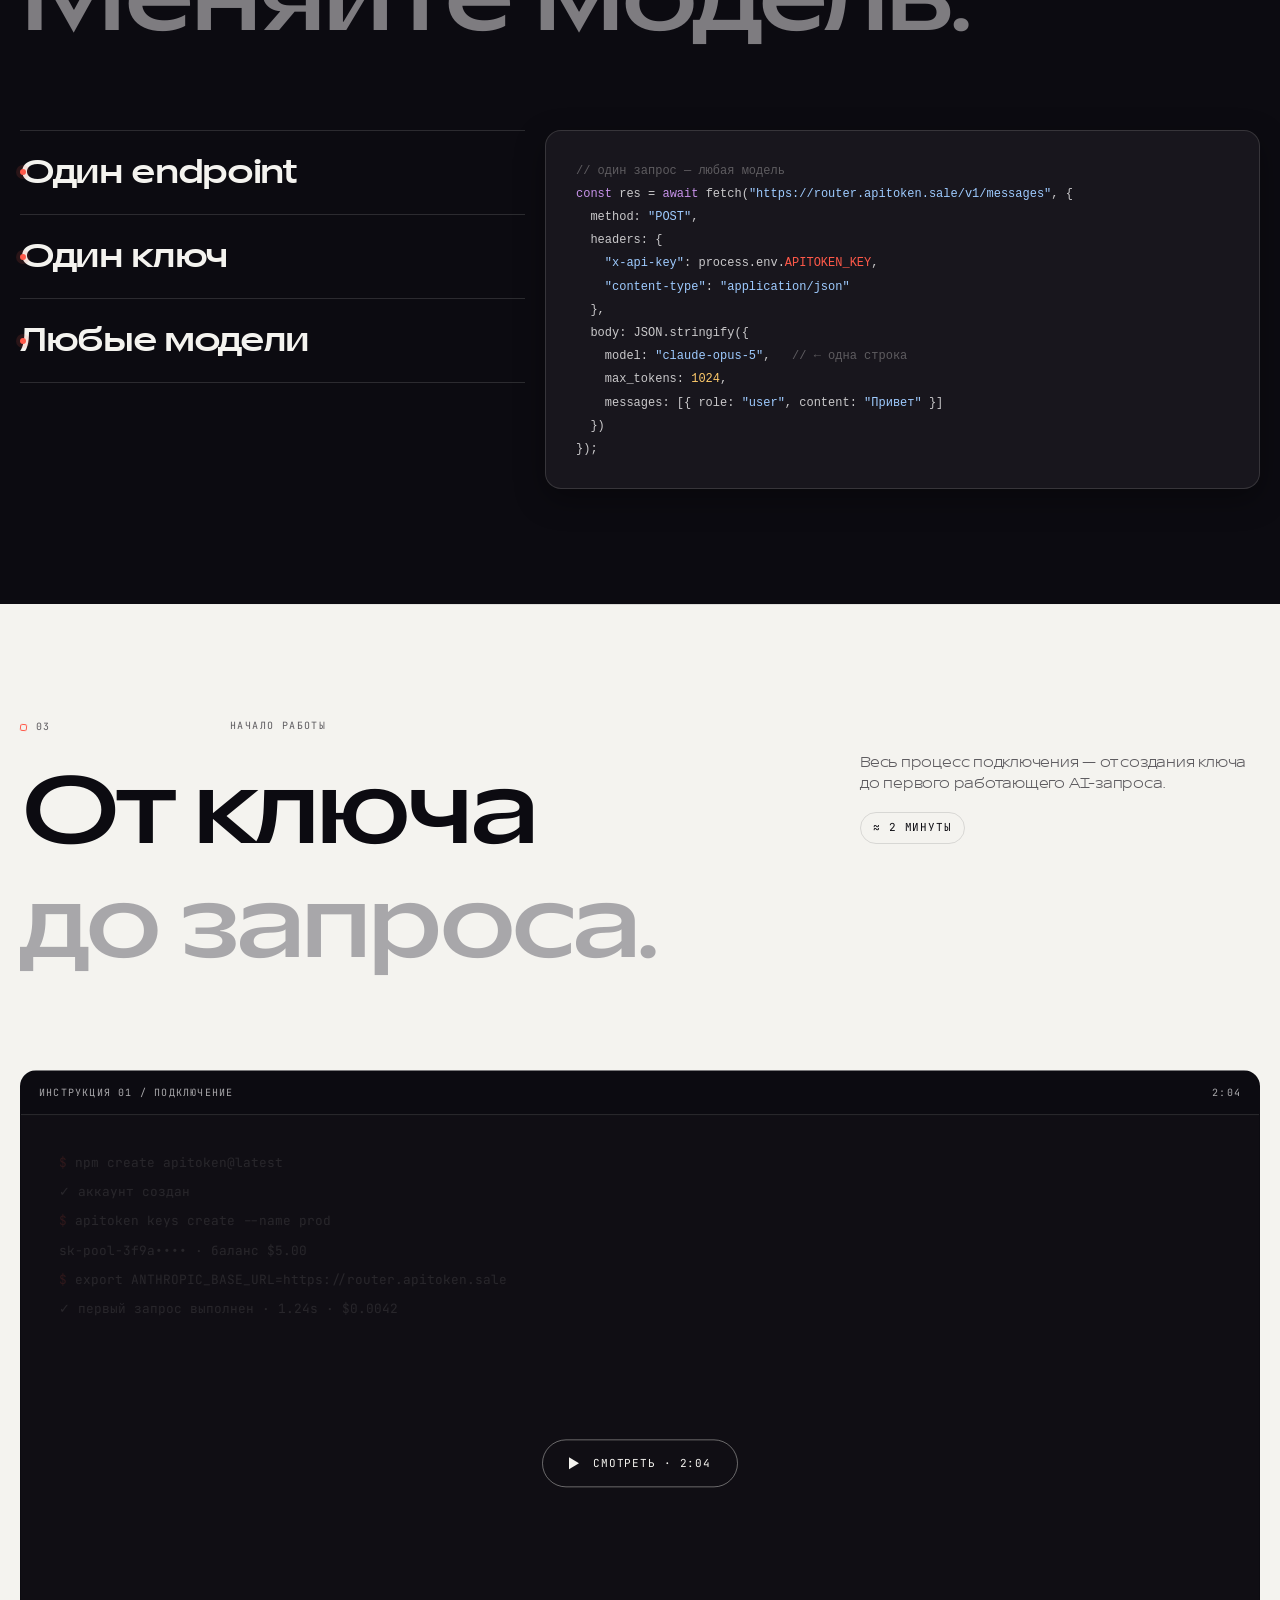
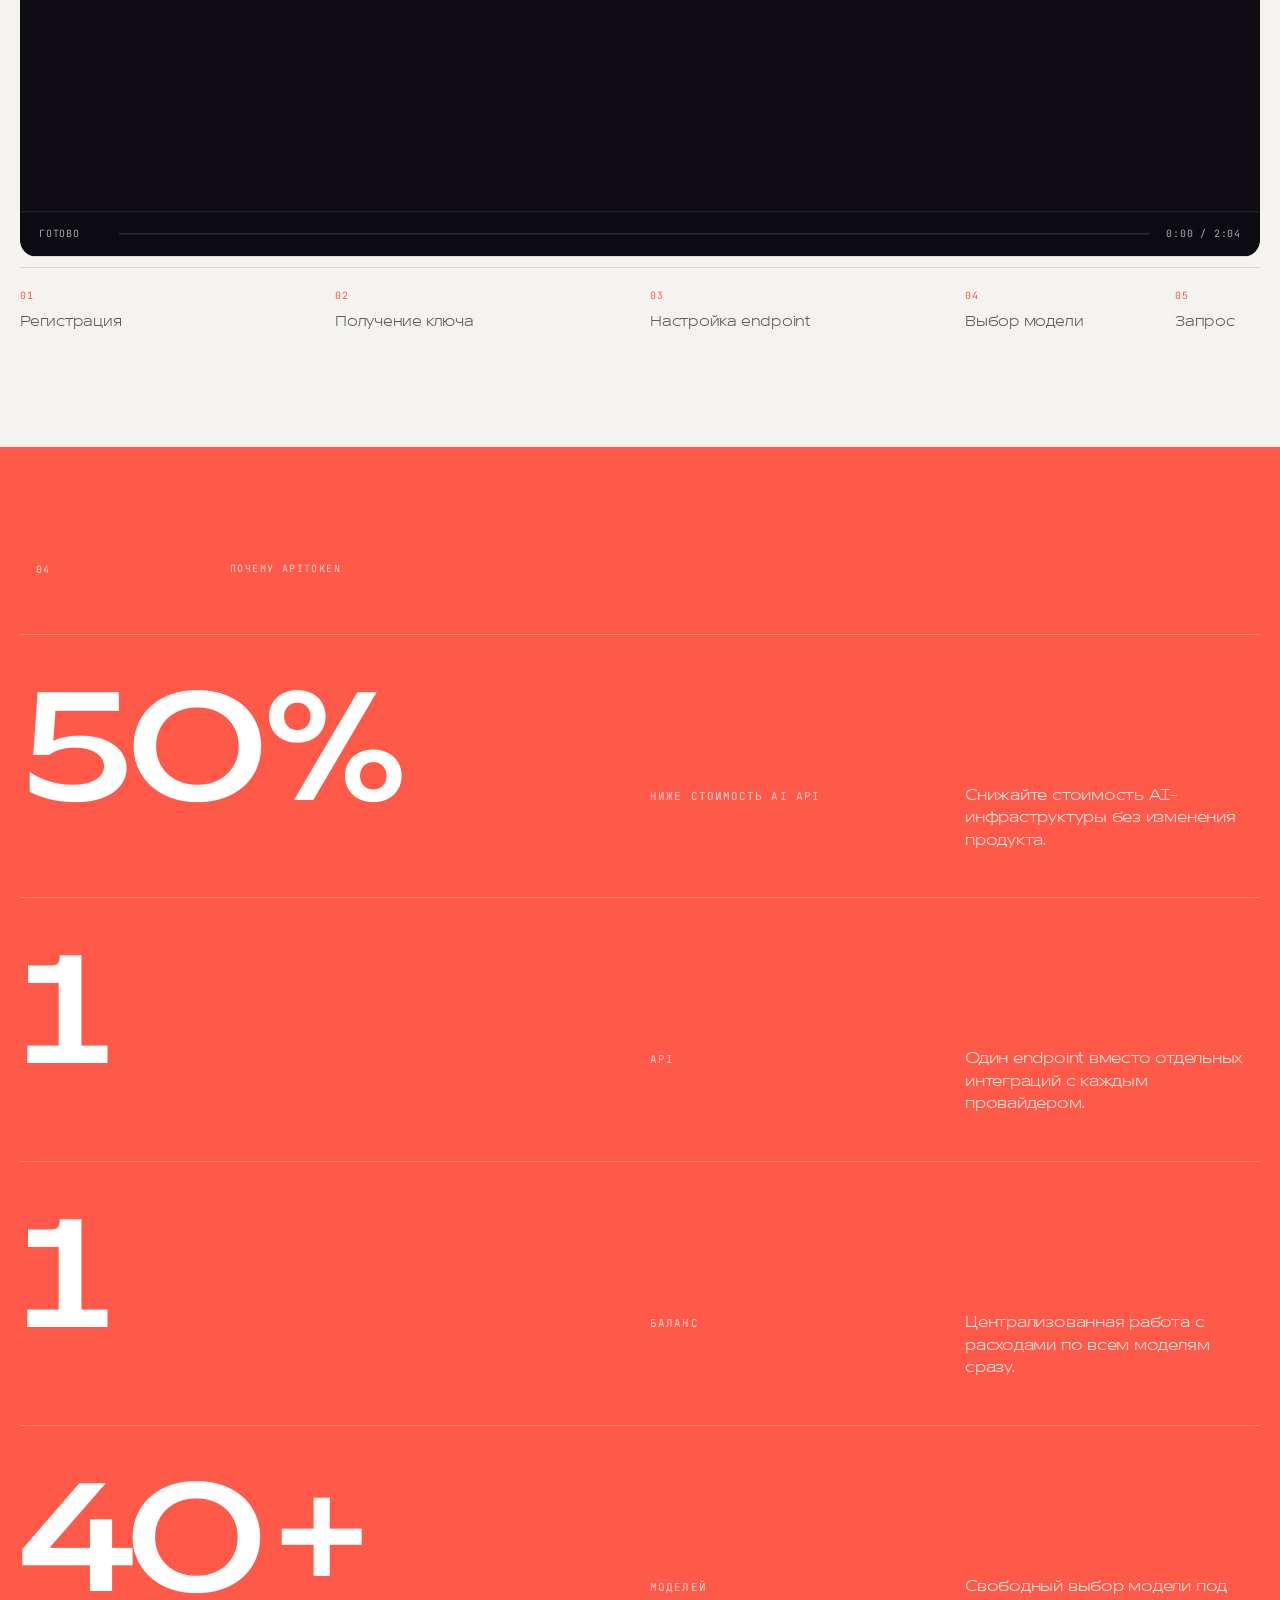
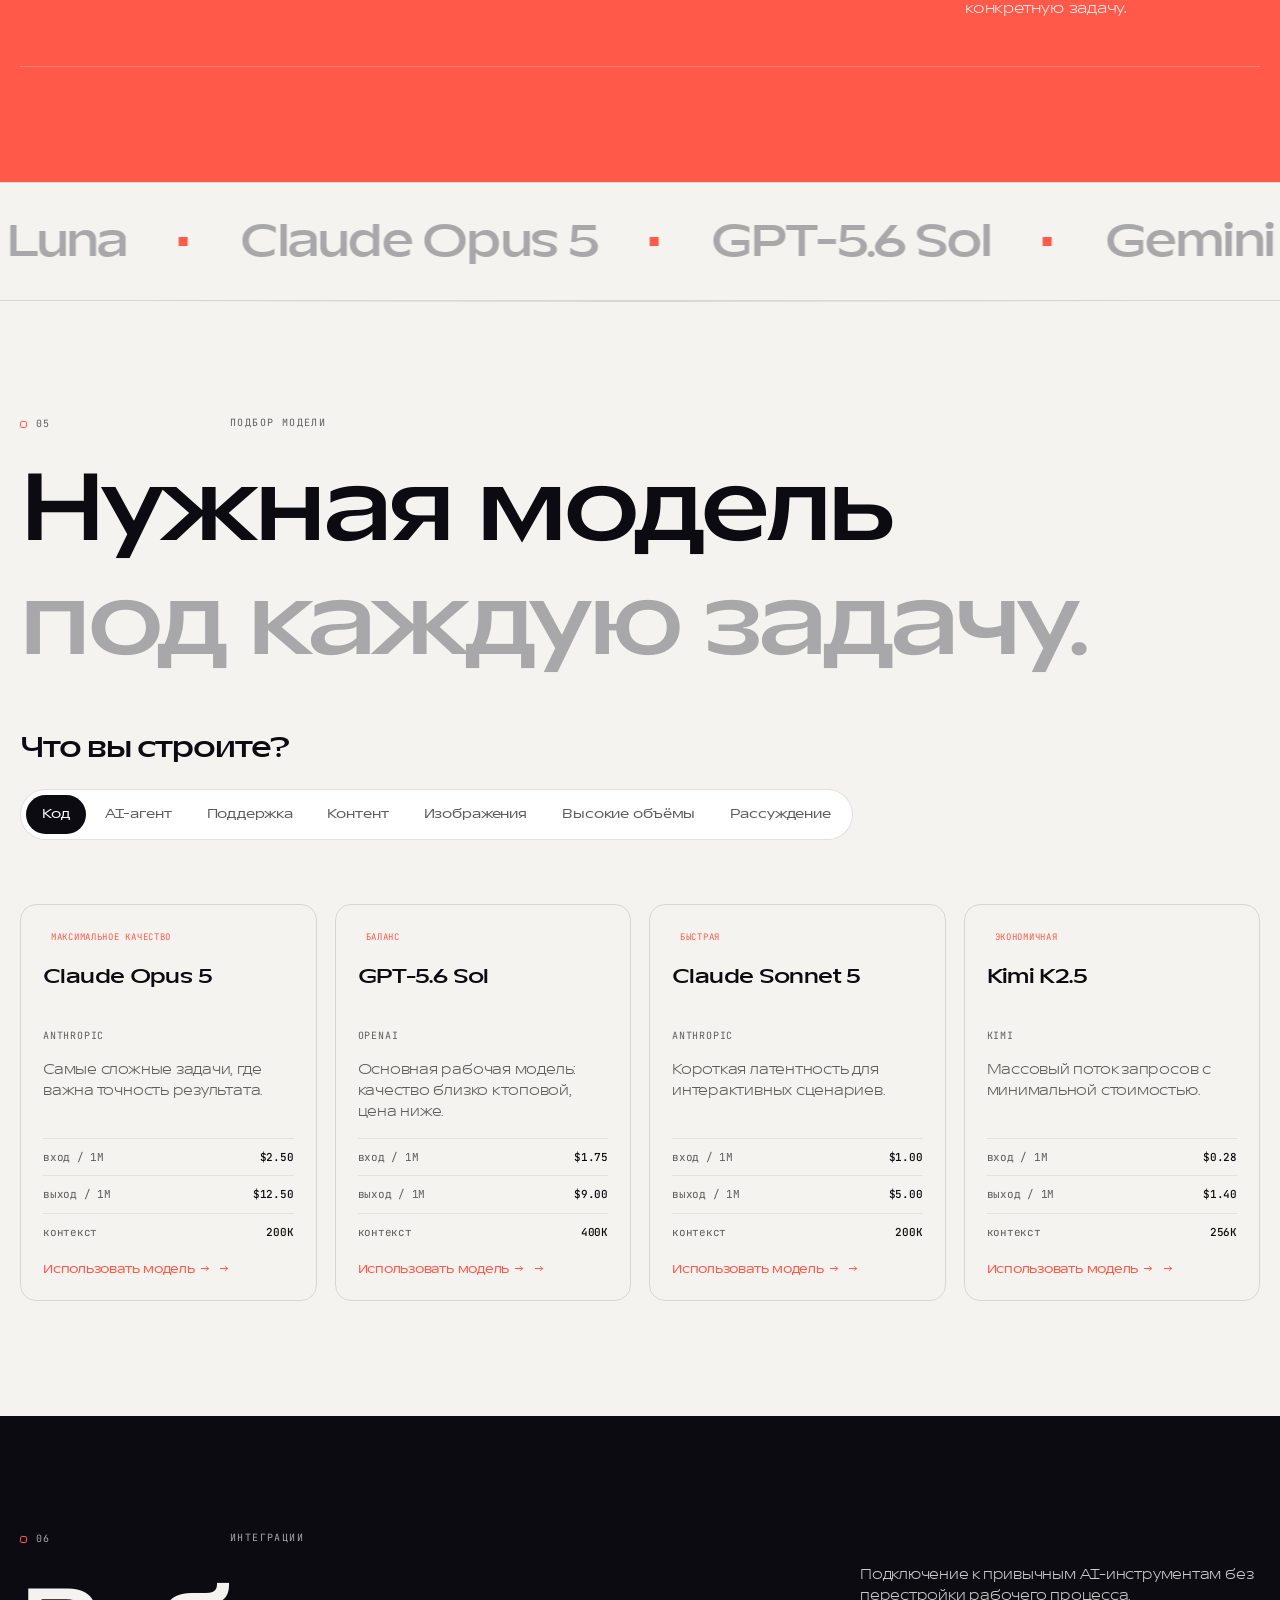
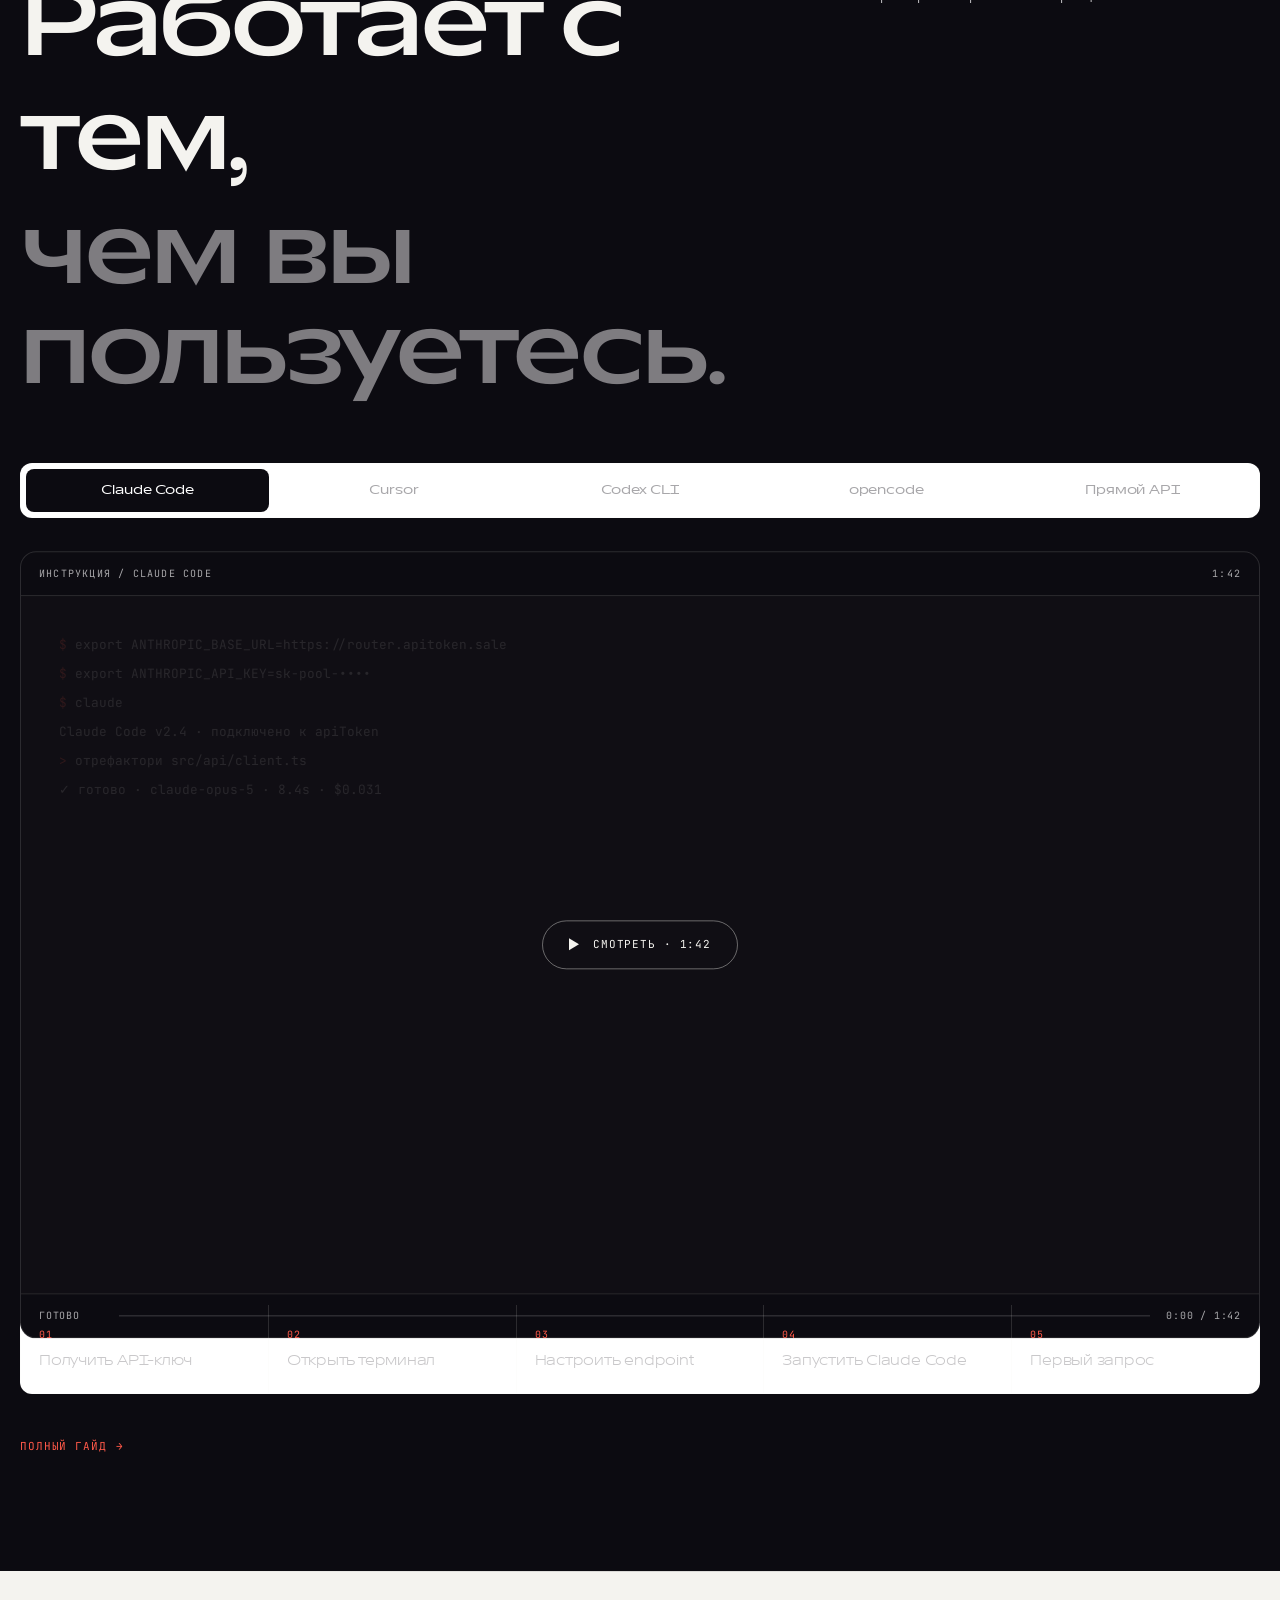
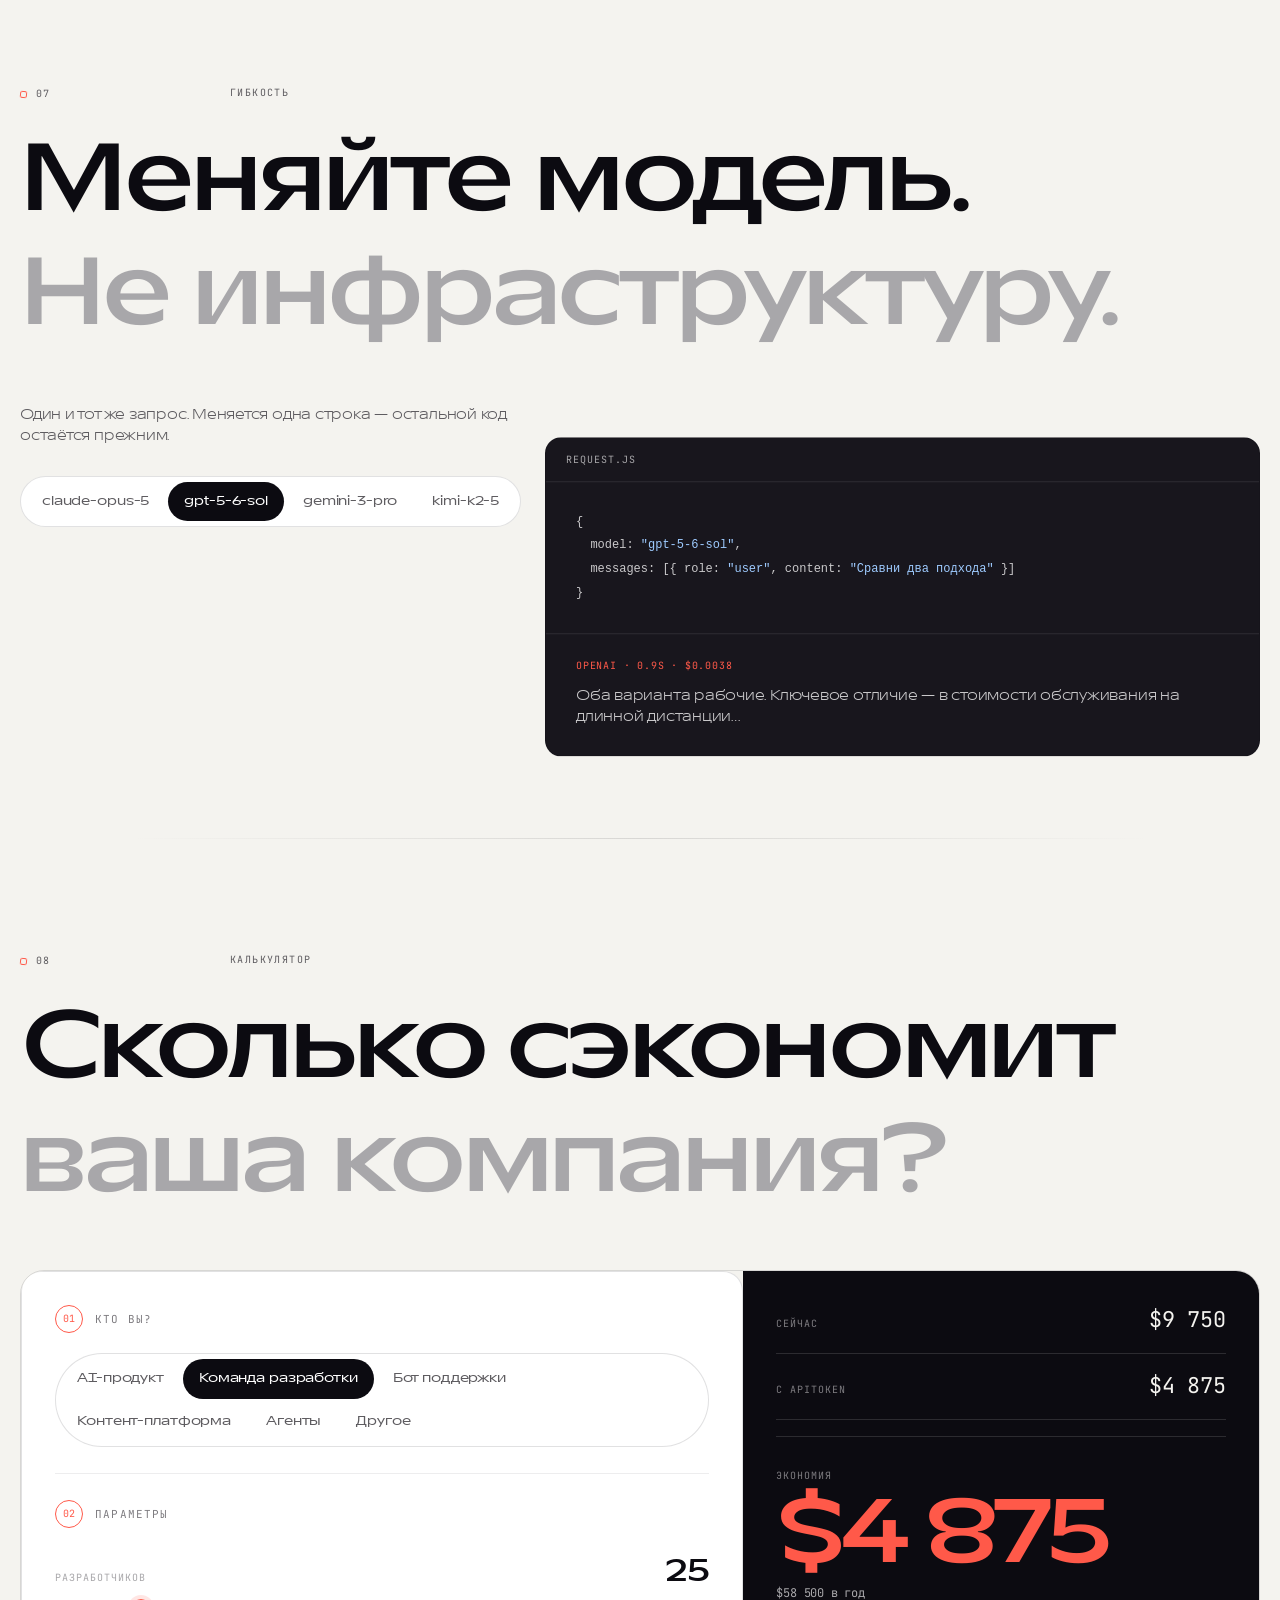
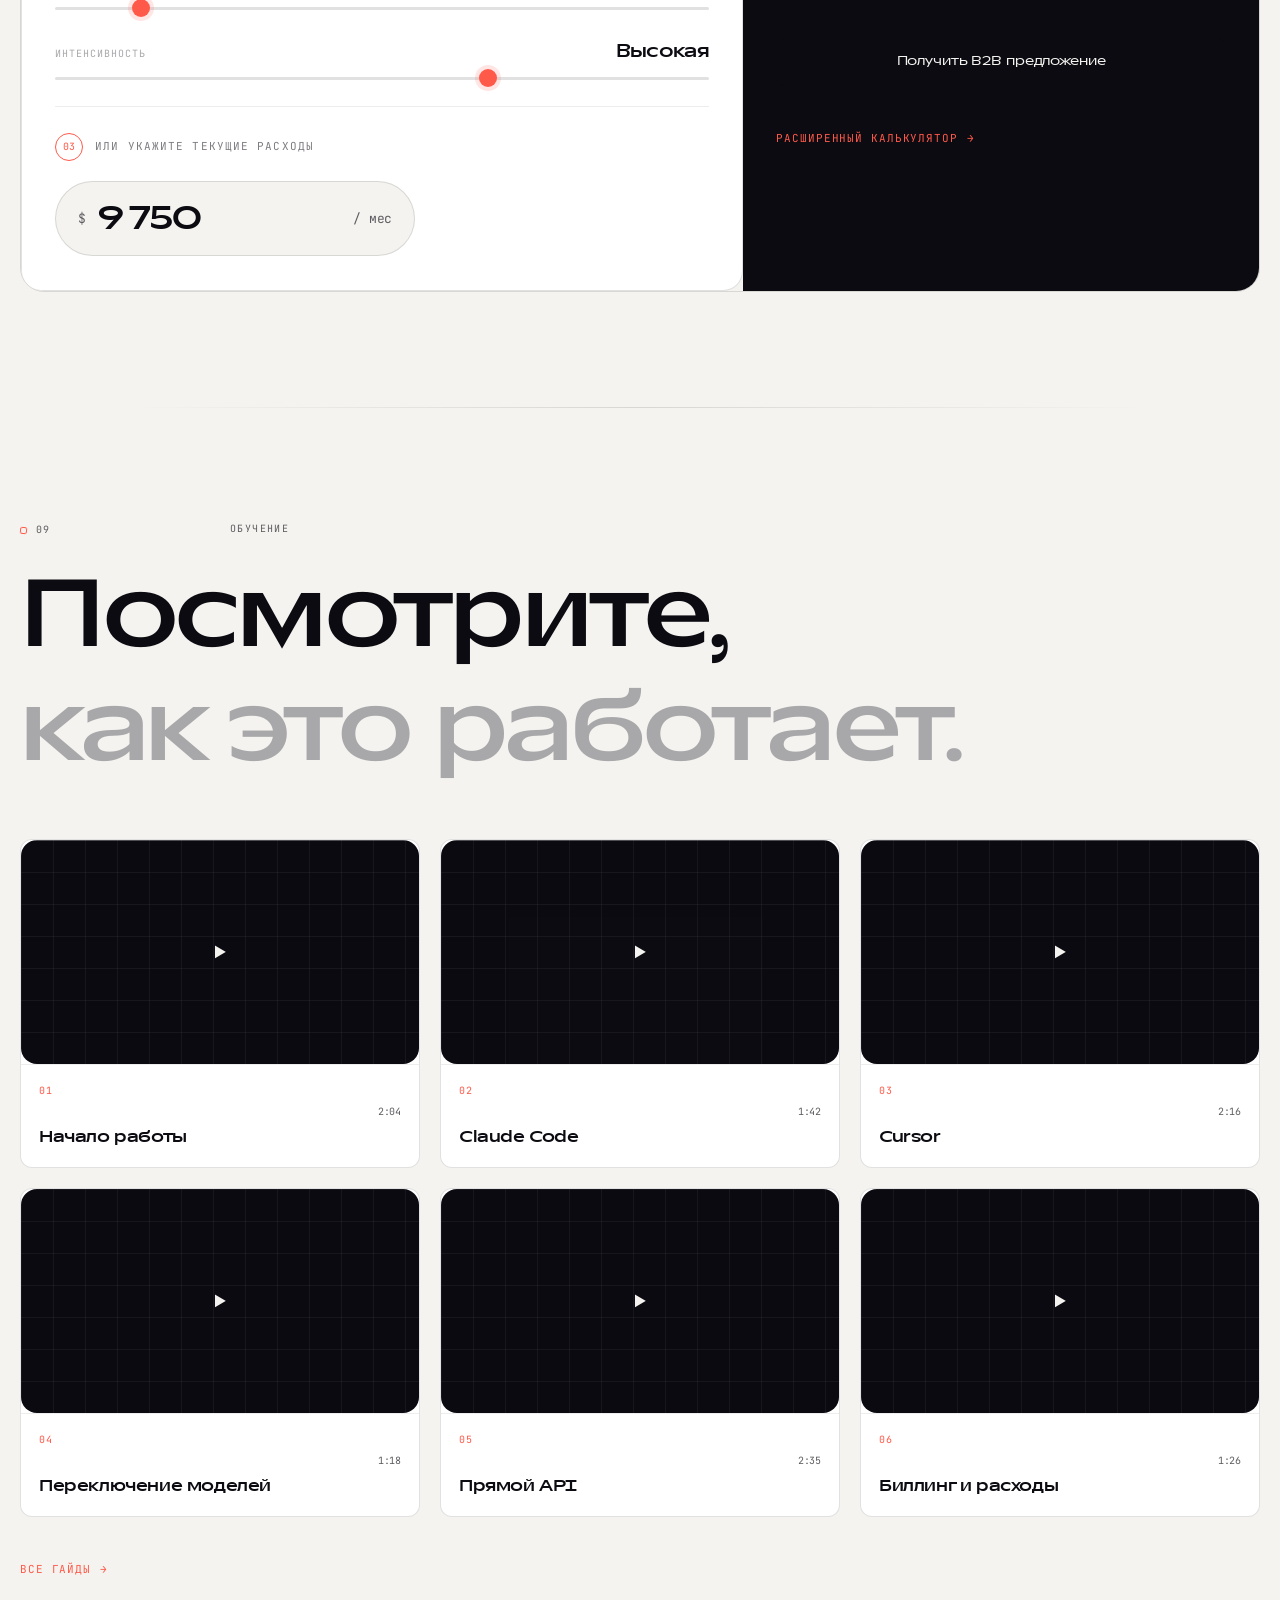
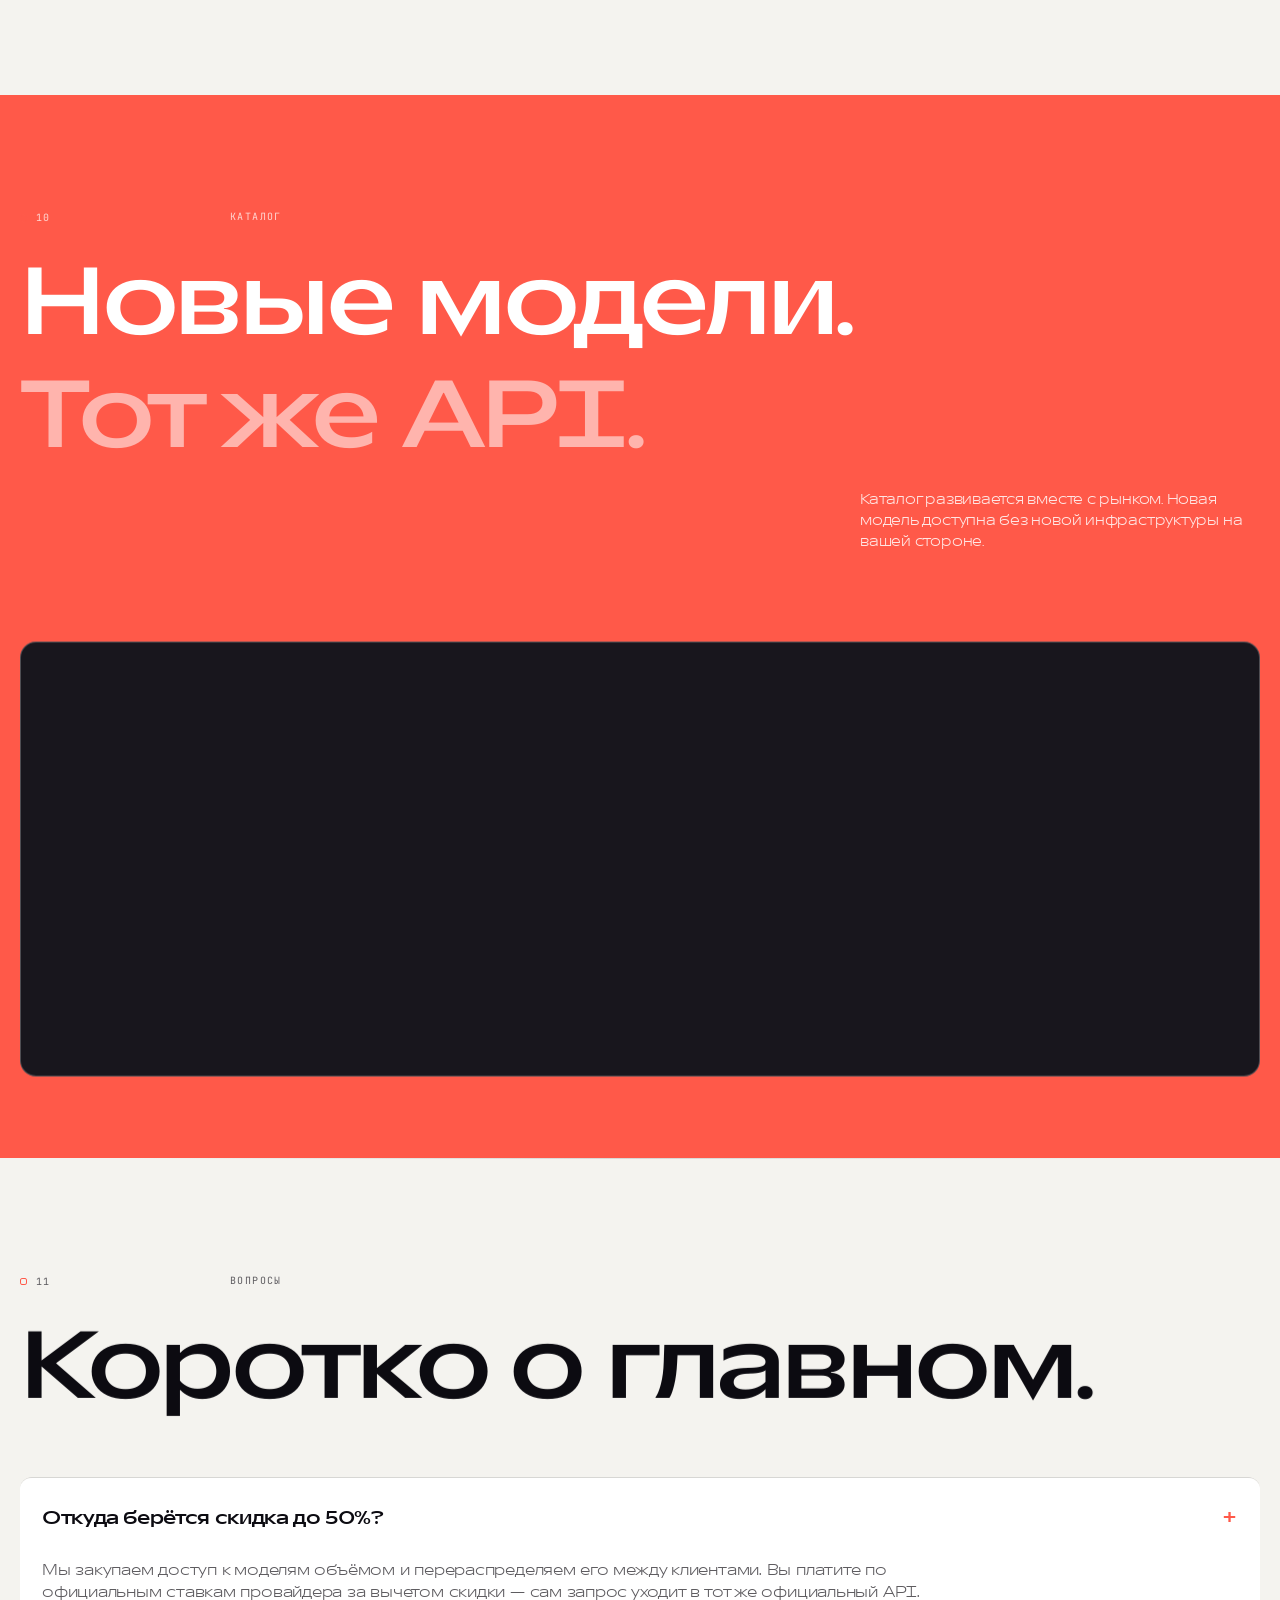
==== commit 82c1ccc0: "fix: move hero claim into normal flow to stop percent crop - Place .plate__claim inside .plate__labe" ====
--- a/index.html
+++ b/index.html
@@ -58,6 +58,10 @@
       <div class="plate__labels">
         <span class="meta">Система</span>
         <span class="meta">Осн. 2026</span>
+        <div class="plate__claim">
+          <span class="claim__val">−50<em>%</em></span>
+          <span class="claim__lab">к стоимости прямых API</span>
+        </div>
       </div>
 
       <h1 class="display display--xxl plate__h">
@@ -71,11 +75,6 @@
           <a class="btn btn--solid" href="#calc">Получить B2B предложение</a>
           <a class="btn" href="#start">Начать работу</a>
         </div>
-      </div>
-
-      <div class="plate__claim">
-        <span class="claim__val">−50<em>%</em></span>
-        <span class="claim__lab">к стоимости прямых API</span>
       </div>
     </div>
   </div>
--- a/styles.css
+++ b/styles.css
@@ -1300,7 +1300,7 @@
 }
 
 .plate__labels{
-  display:flex;gap:clamp(40px,10vw,180px);
+  display:flex;justify-content:space-between;align-items:flex-start;gap:clamp(40px,10vw,180px);
   padding-bottom:clamp(40px,5vw,80px);
 }
 .plate__labels .meta{
@@ -1334,16 +1334,16 @@
 .plate__foot .btn--solid:hover{background:transparent;color:var(--ink)}
 
 .plate__claim{
-  position:absolute;right:var(--margin);bottom:clamp(48px,5vw,80px);
+  position:relative;right:auto;top:auto;
   display:flex;flex-direction:column;align-items:flex-end;text-align:right;
   z-index:3;
+  margin-left:auto;
 }
 .plate__claim .claim__val{
   color:var(--ink);
-  font-size:clamp(40px,5vw,84px);line-height:1;letter-spacing:-.05em;
-  padding:.08em 0;
-}
-.plate__claim .claim__val em{font-style:normal;font-size:.45em;vertical-align:super;line-height:1}
+  font-size:clamp(32px,4vw,72px);line-height:1;letter-spacing:-.05em;
+}
+.plate__claim .claim__val em{font-style:normal;font-size:.45em;vertical-align:super;line-height:1;padding-top:.25em;display:inline-block}
 
 /* header sits directly on the plate until the page scrolls */
 .hdr{--hdr-h:84px}
@@ -1365,7 +1365,7 @@
 @media (max-width:1024px){
   .plate__mark{right:4%;bottom:12%;width:min(46vw,380px);opacity:.85}
   .plate__foot{max-width:min(48ch,72vw)}
-  .plate__claim{position:static;align-items:flex-start;text-align:left;margin-top:40px}
+  .plate__claim{margin-top:4px}
   .plate__grid{grid-template-columns:repeat(6,1fr)}
   .plate__h{font-size:clamp(48px,10vw,90px)}
 }
@@ -1373,7 +1373,10 @@
   .plate{min-height:0;border-bottom:0}
   .plate__mark{position:relative;right:auto;bottom:auto;width:58%;margin:30px auto 0;opacity:.8}
   .plate__in{padding-bottom:32px}
-  .plate__labels{gap:28px;padding-bottom:28px}
+  .plate__labels{flex-wrap:wrap;gap:16px;padding-bottom:28px}
+  .plate__labels .meta{order:1}
+  .plate__claim{order:2;width:100%;align-items:flex-start;text-align:left;margin-left:0;margin-top:8px}
+  .plate__claim .claim__val{font-size:clamp(40px,12vw,64px)}
   .plate__grid{display:none}
 }
 
@@ -1386,9 +1389,8 @@
 }
 
 @media (max-width:1024px){
-  .plate__claim{position:static;align-items:flex-start;text-align:left;margin-top:40px}
-}
-
+  .plate__mark{right:4%;top:auto;bottom:12%;width:min(44vw,360px)}
+}
 @media (max-width:640px){
   .plate{flex-direction:column}
   .plate::before{display:none}
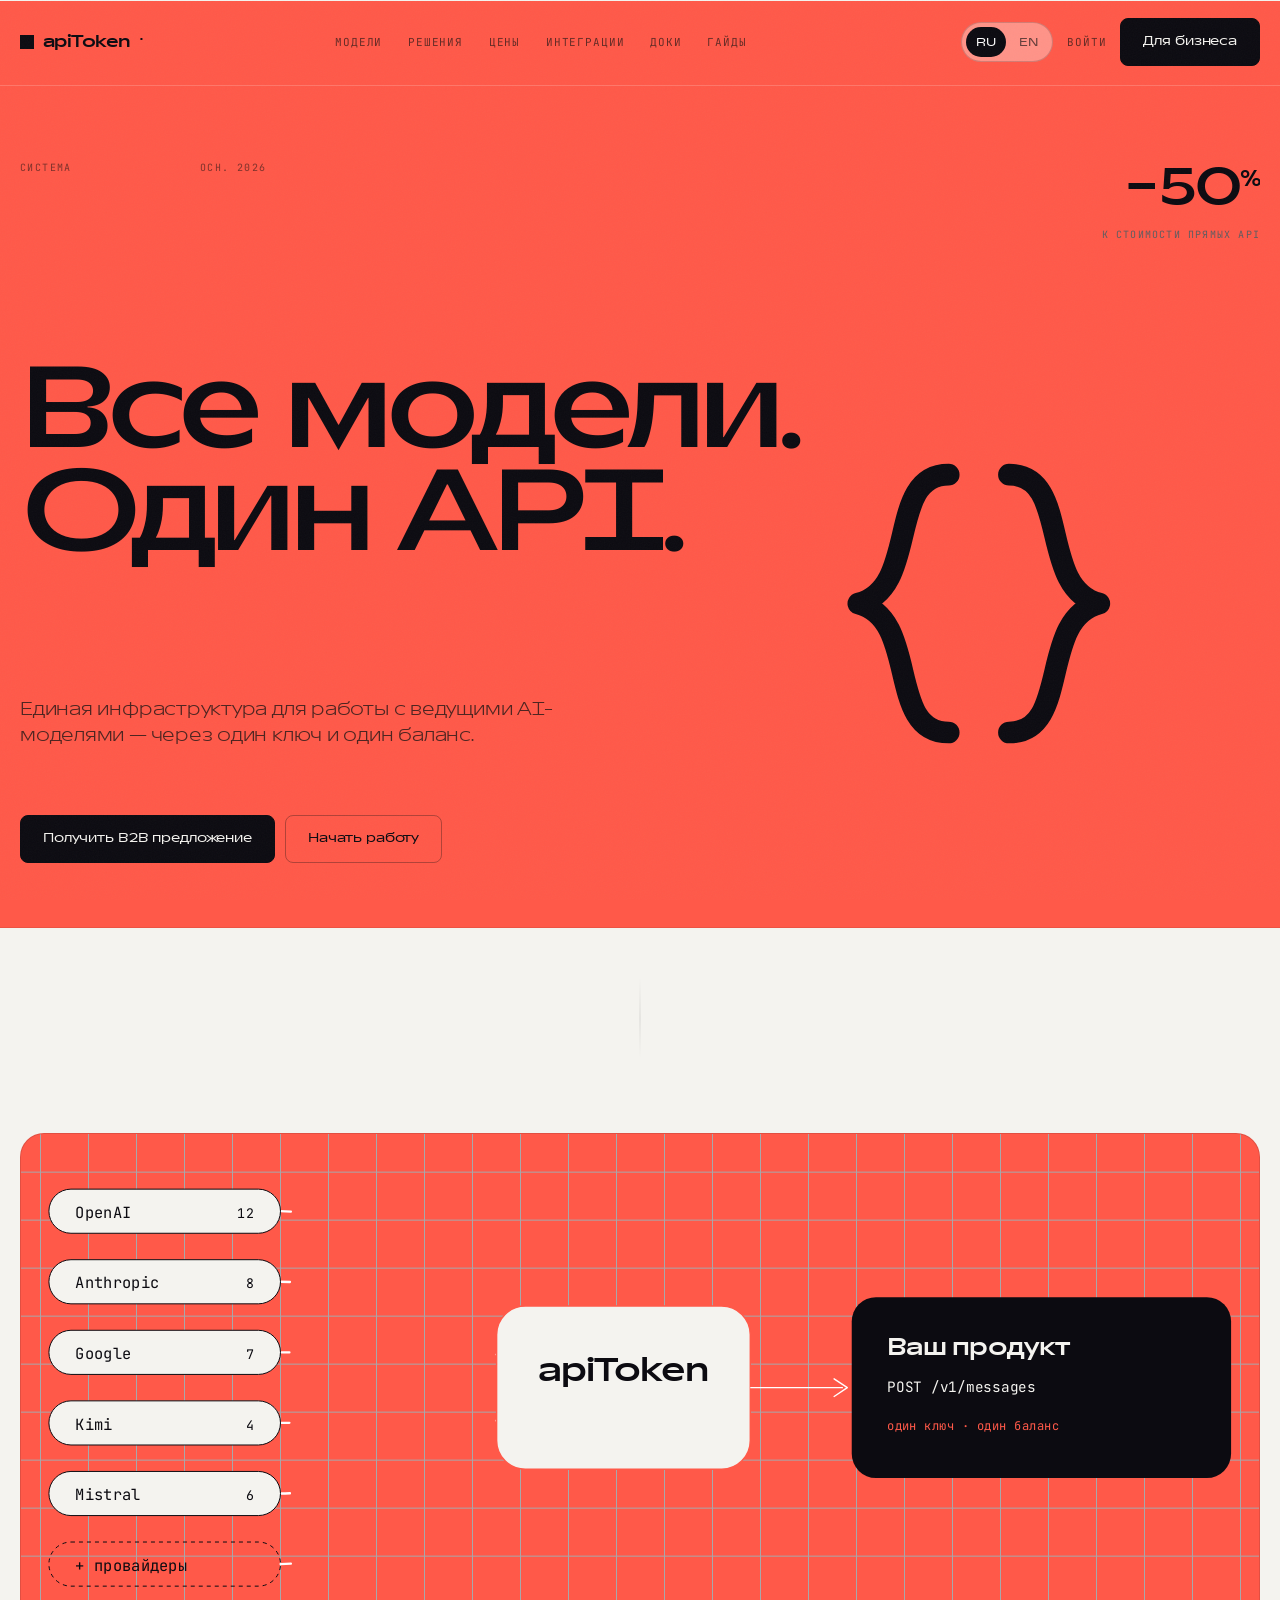
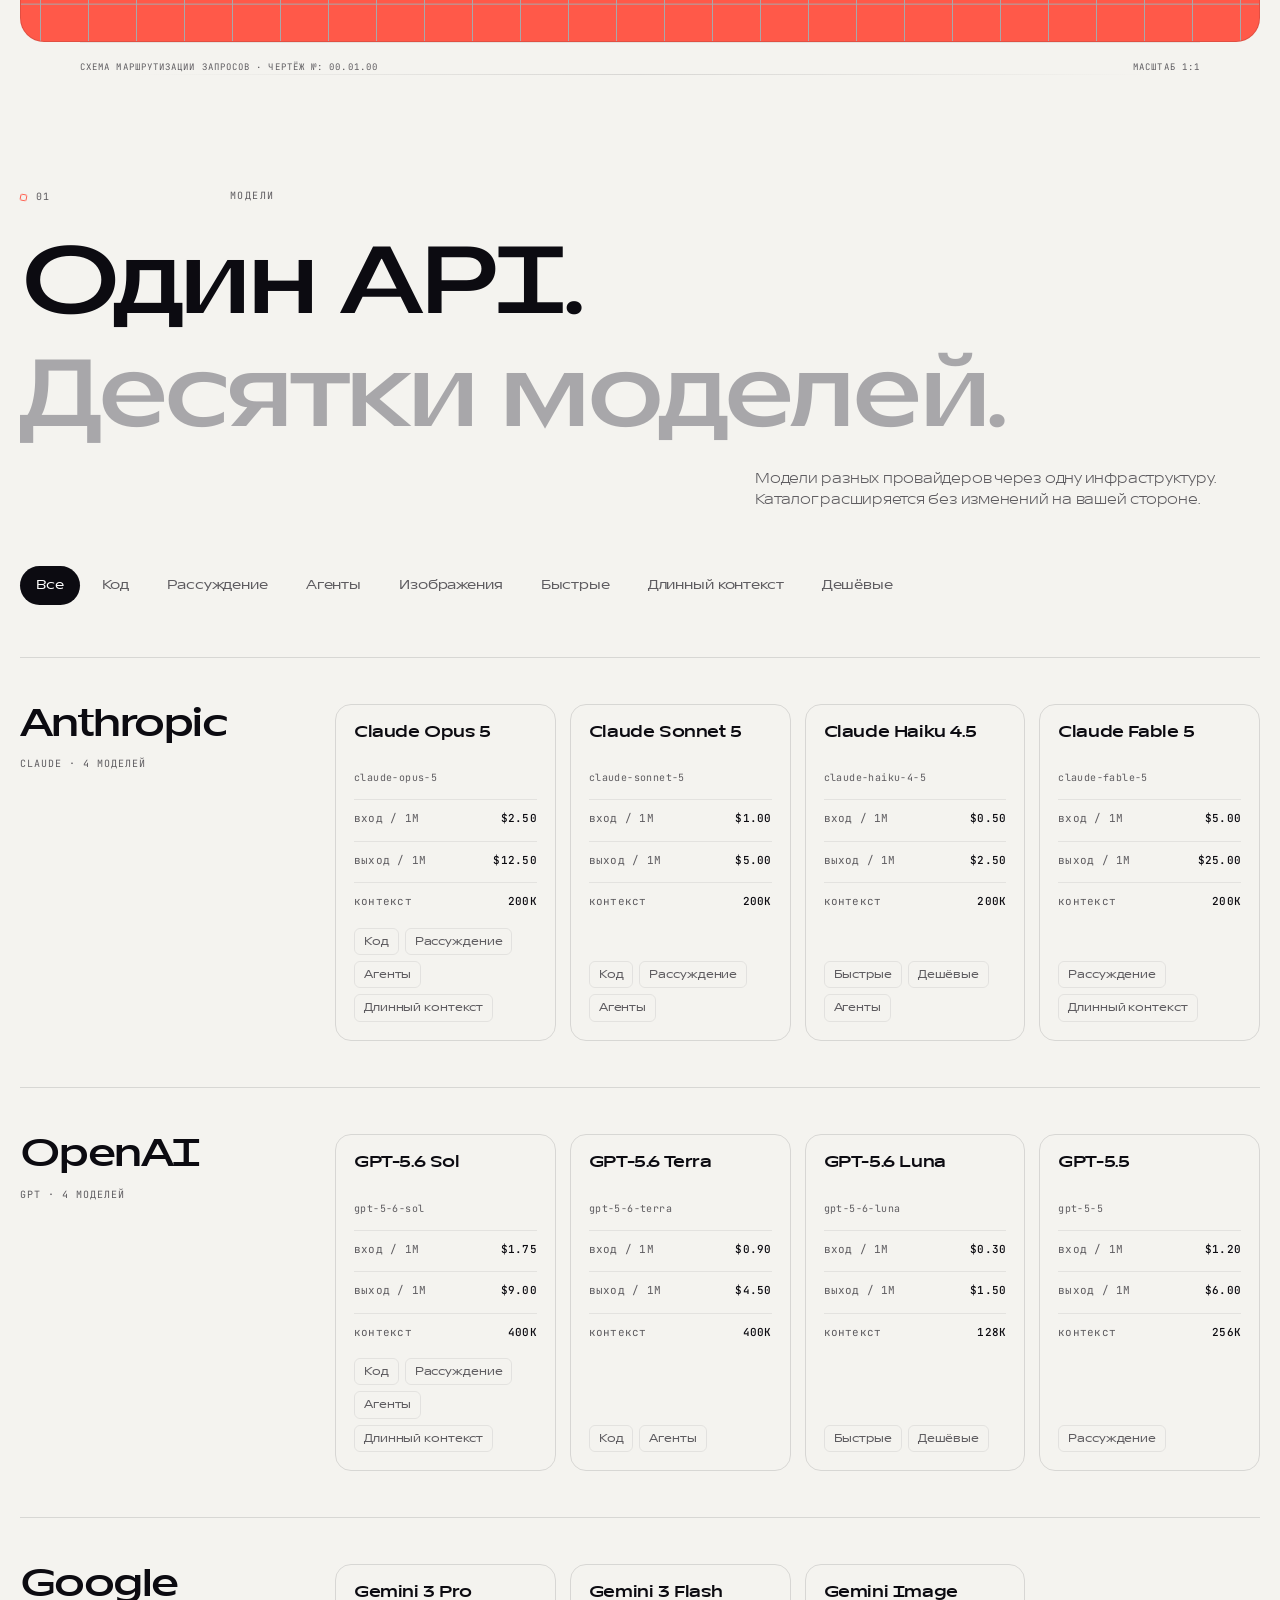
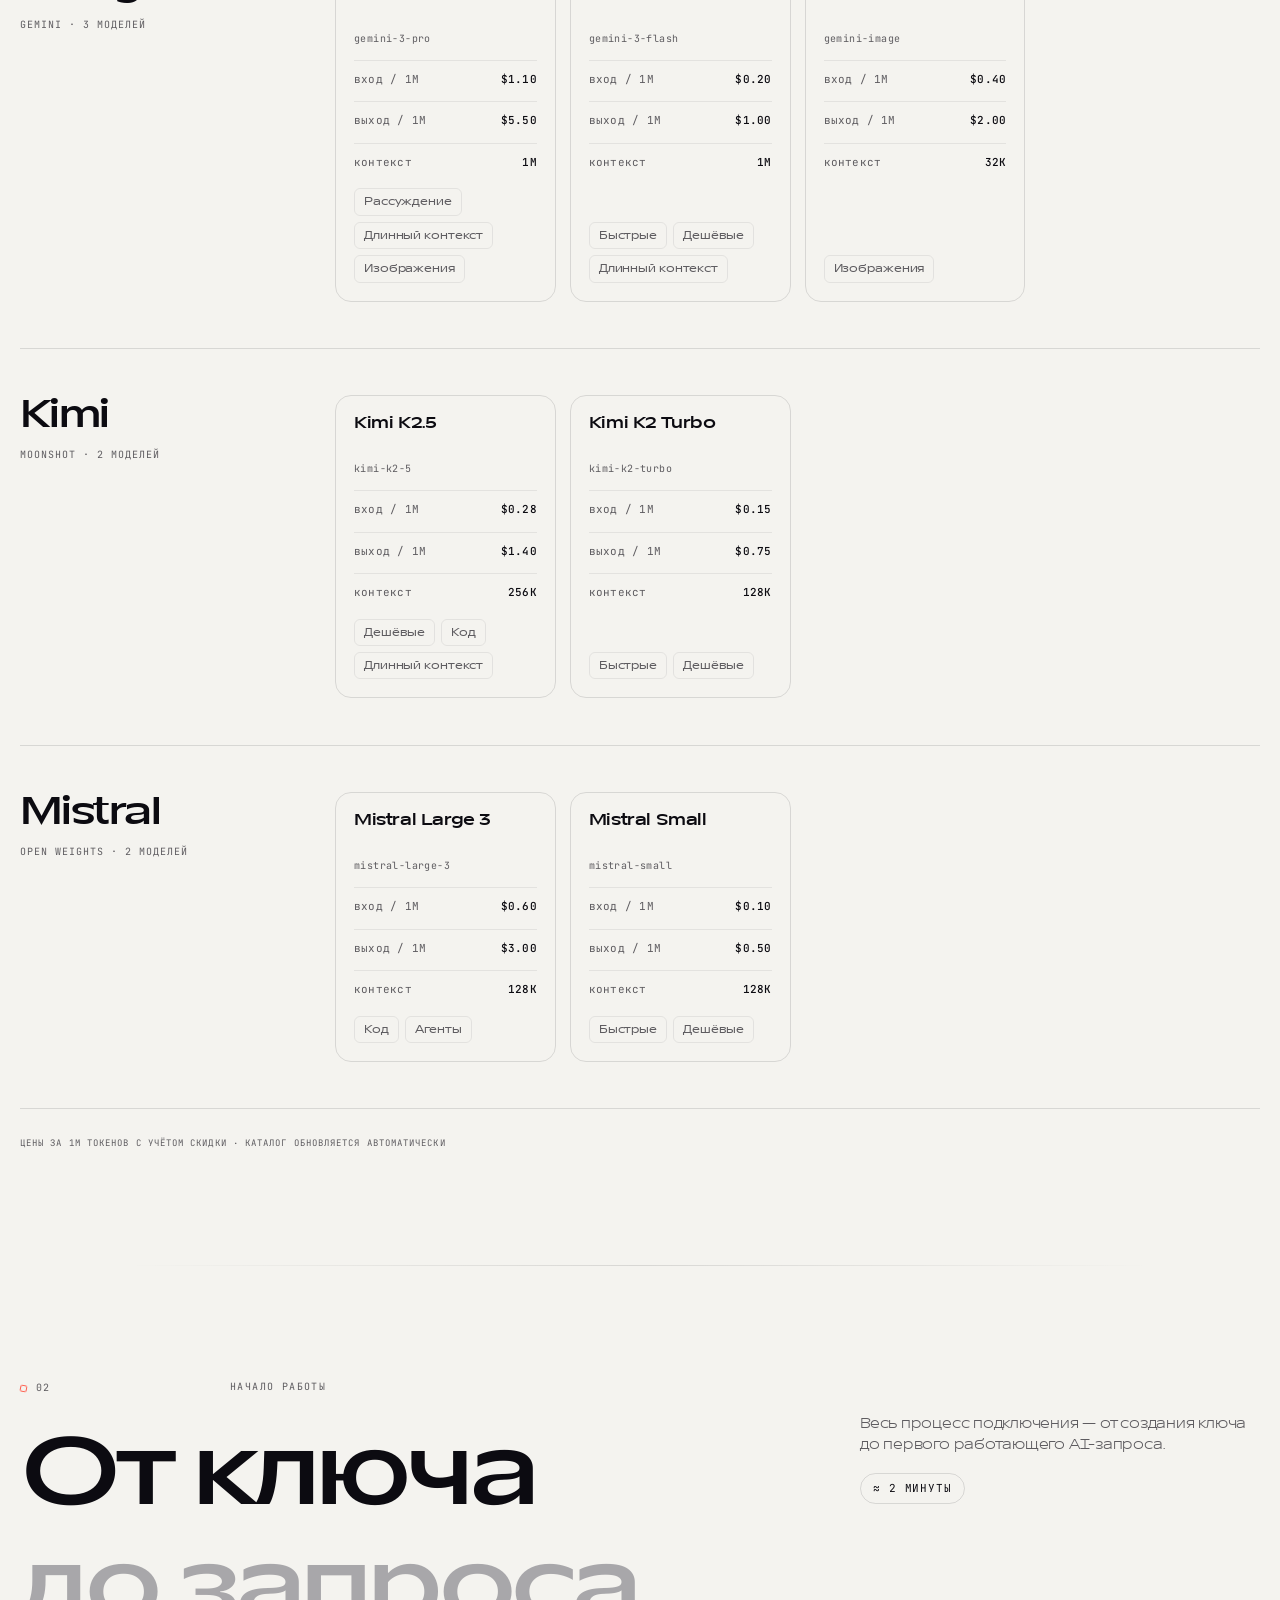
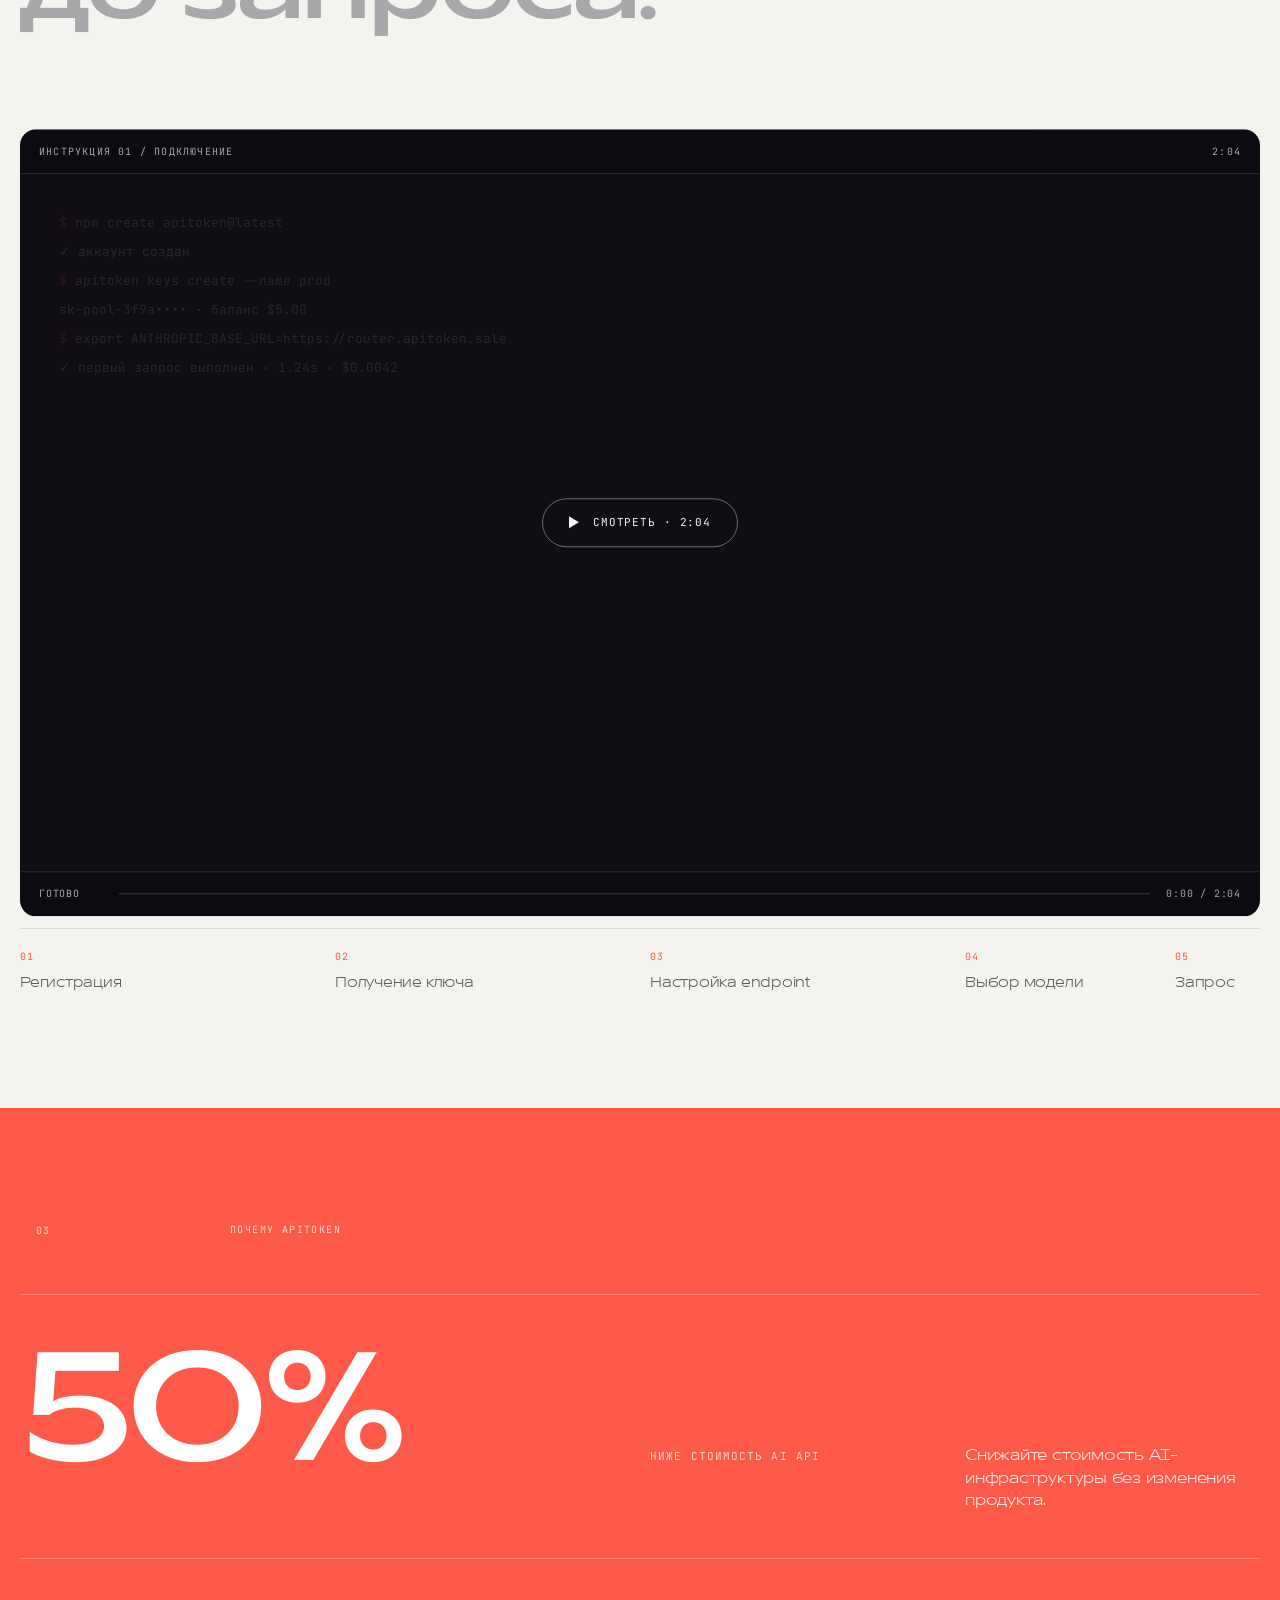
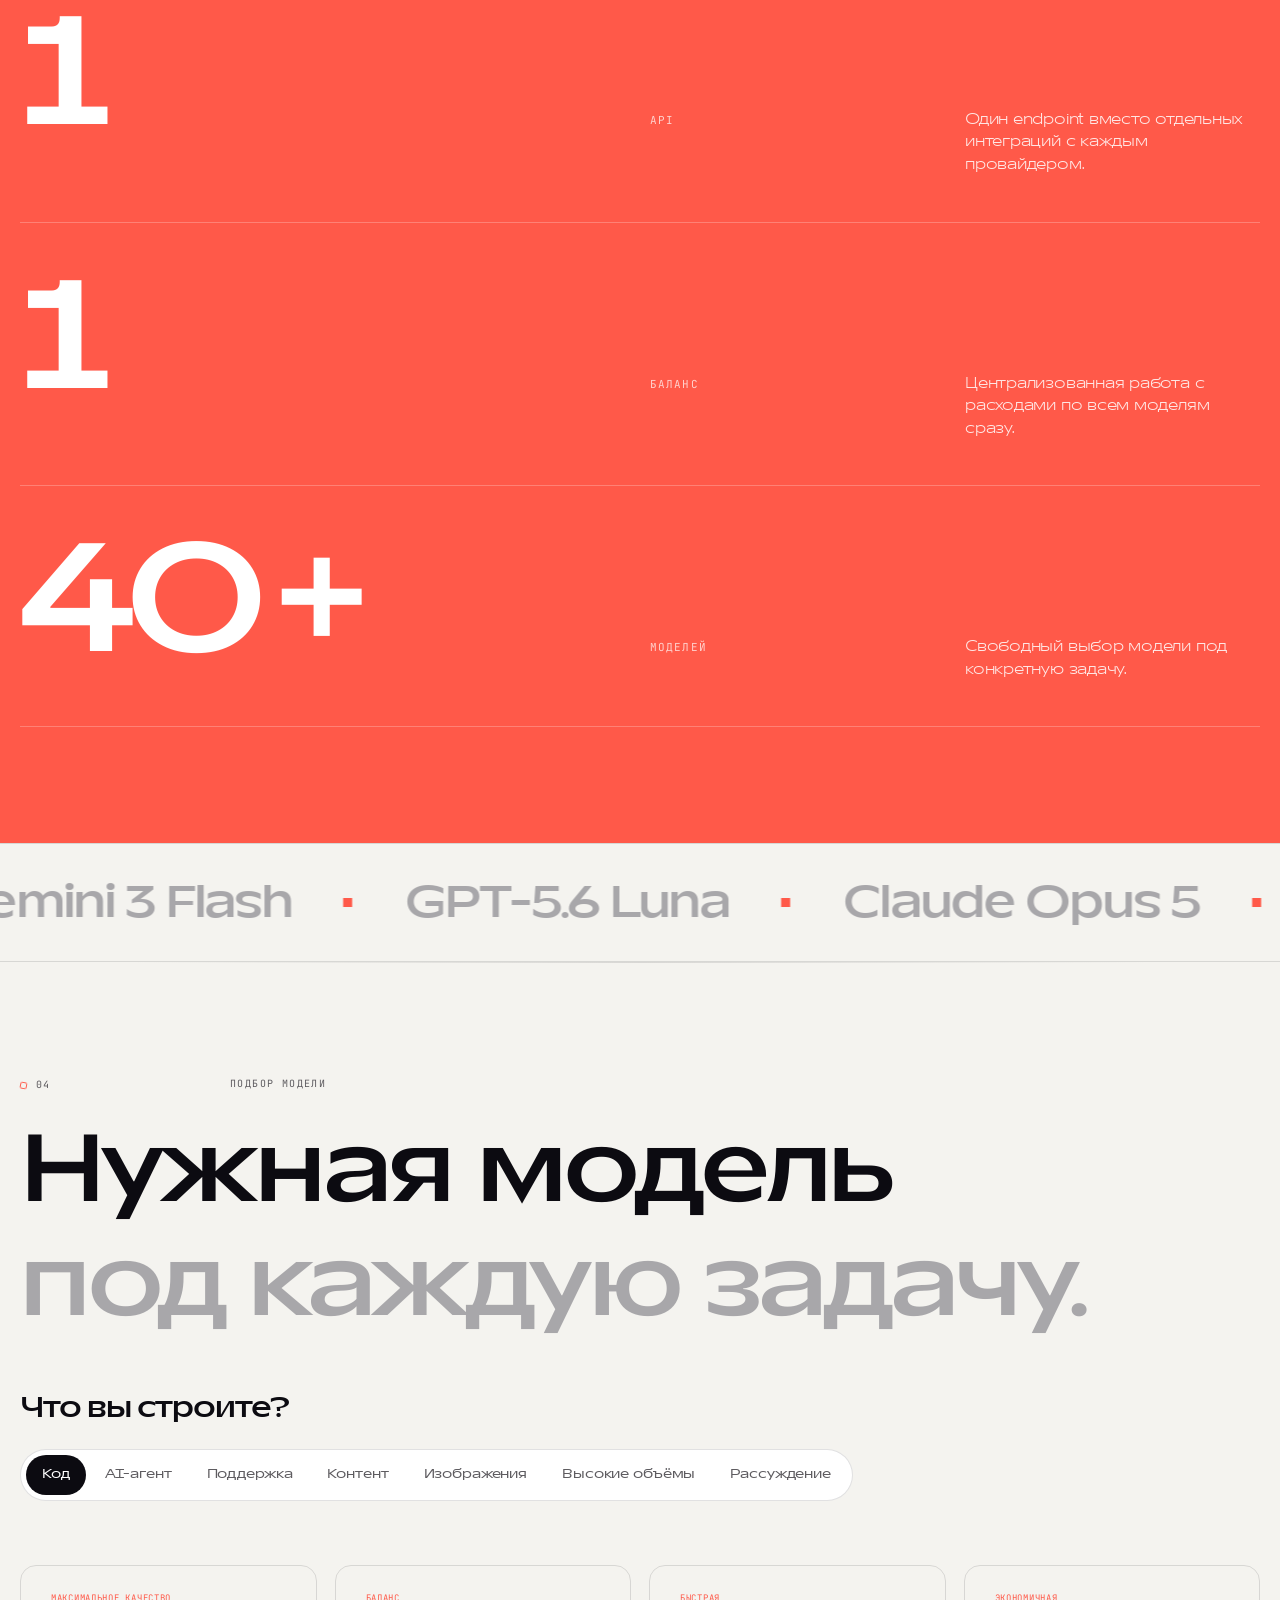
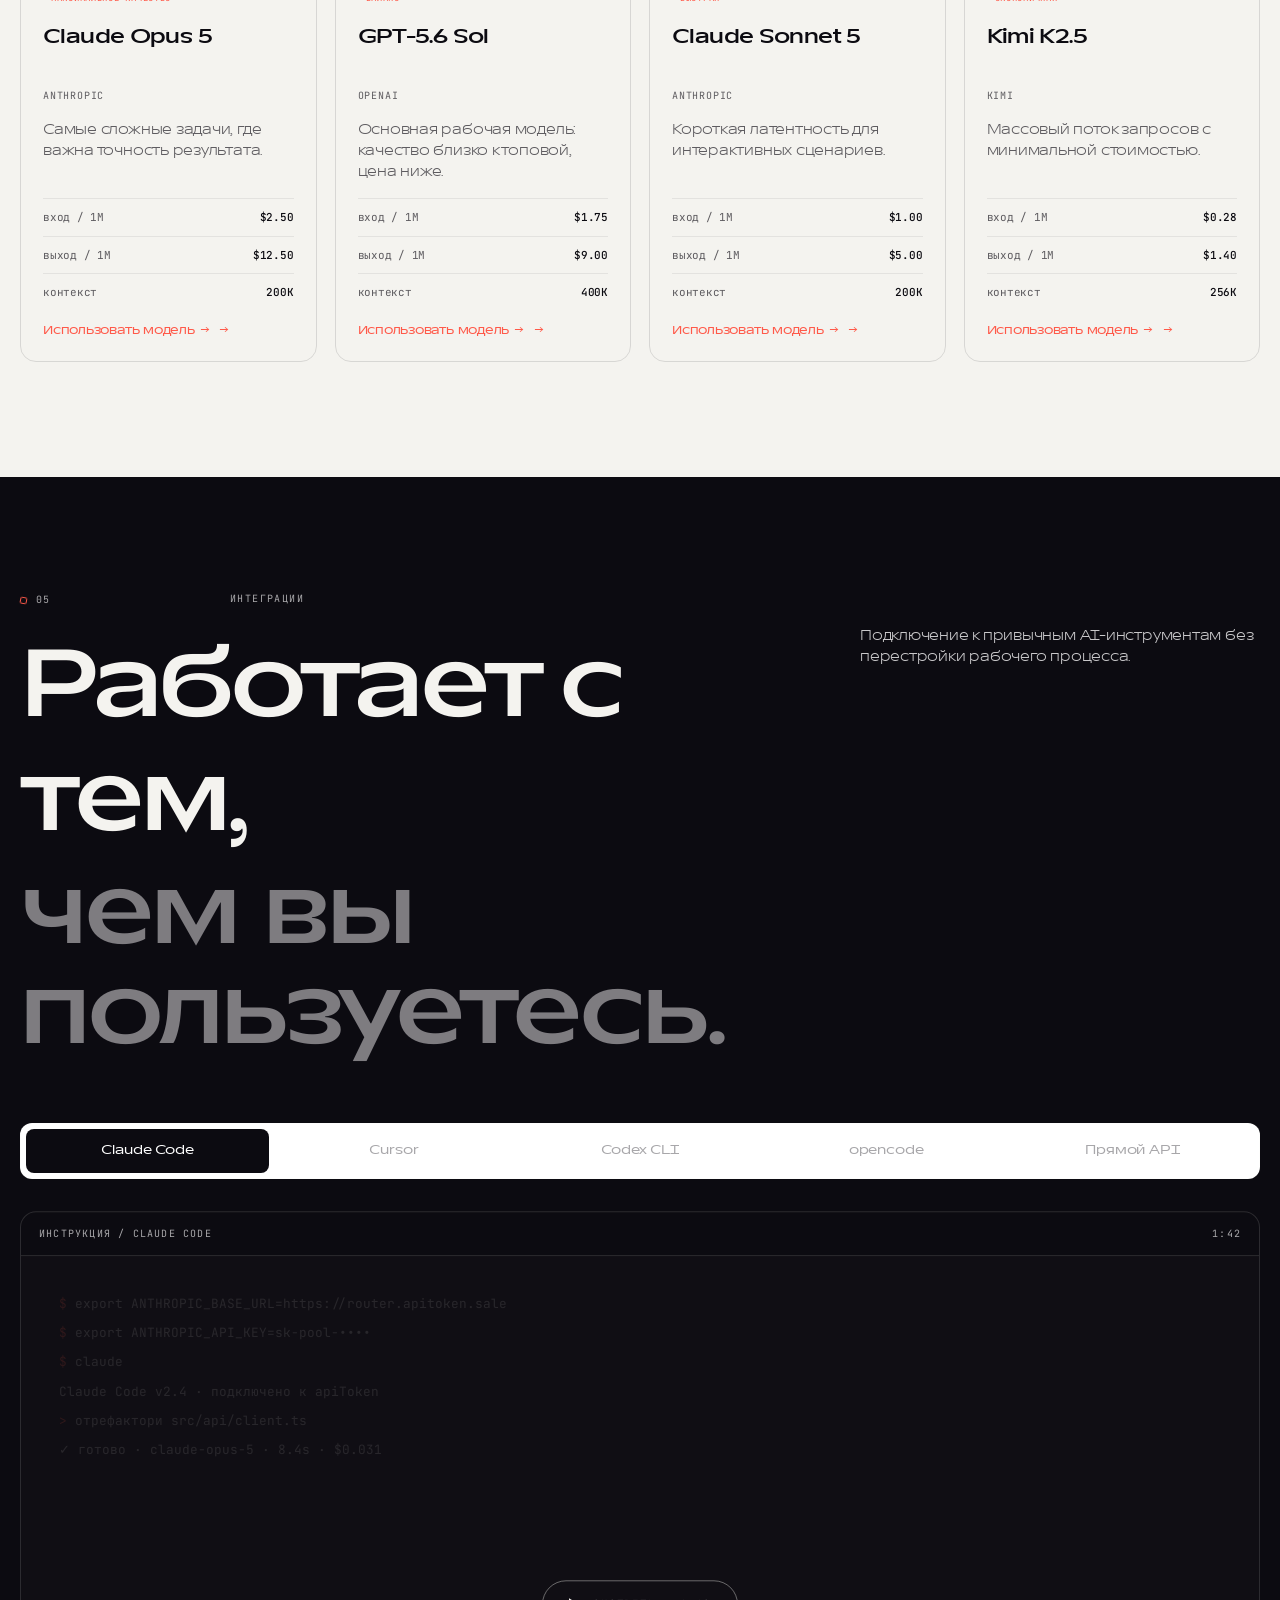
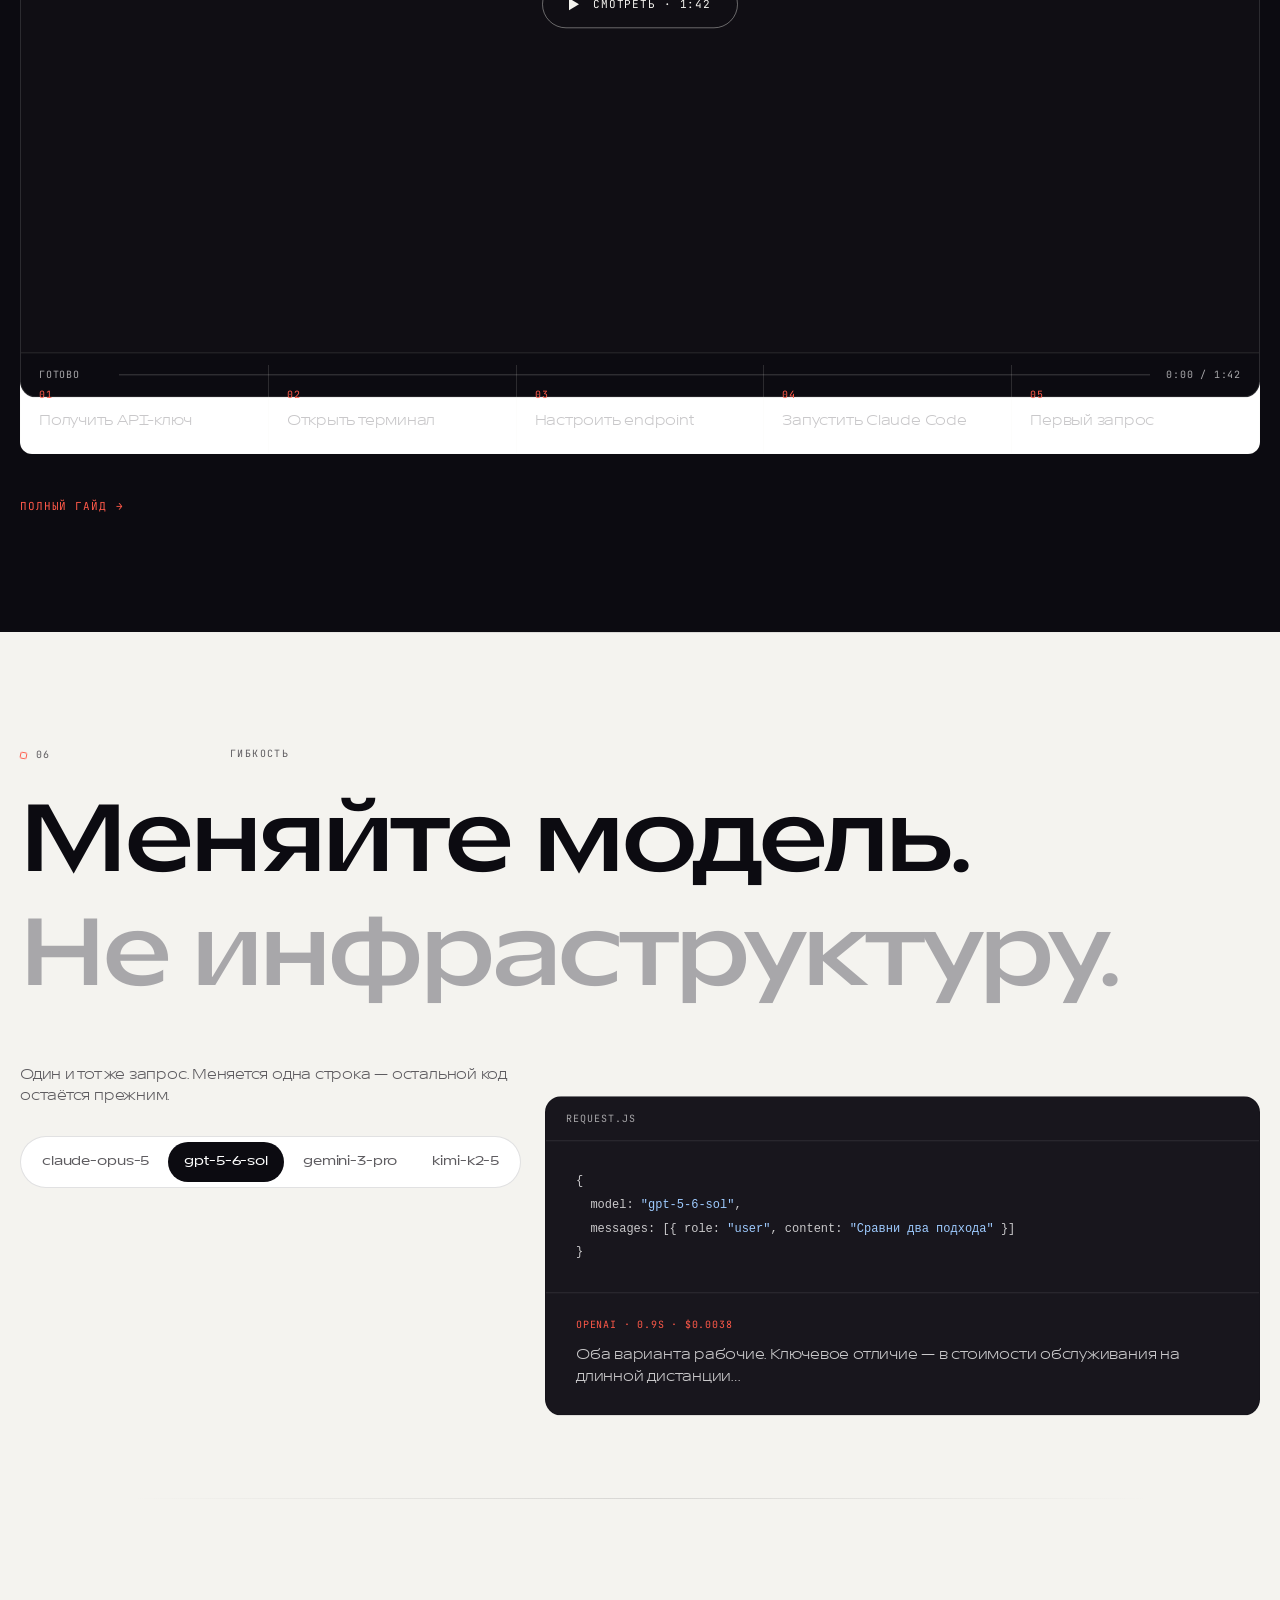
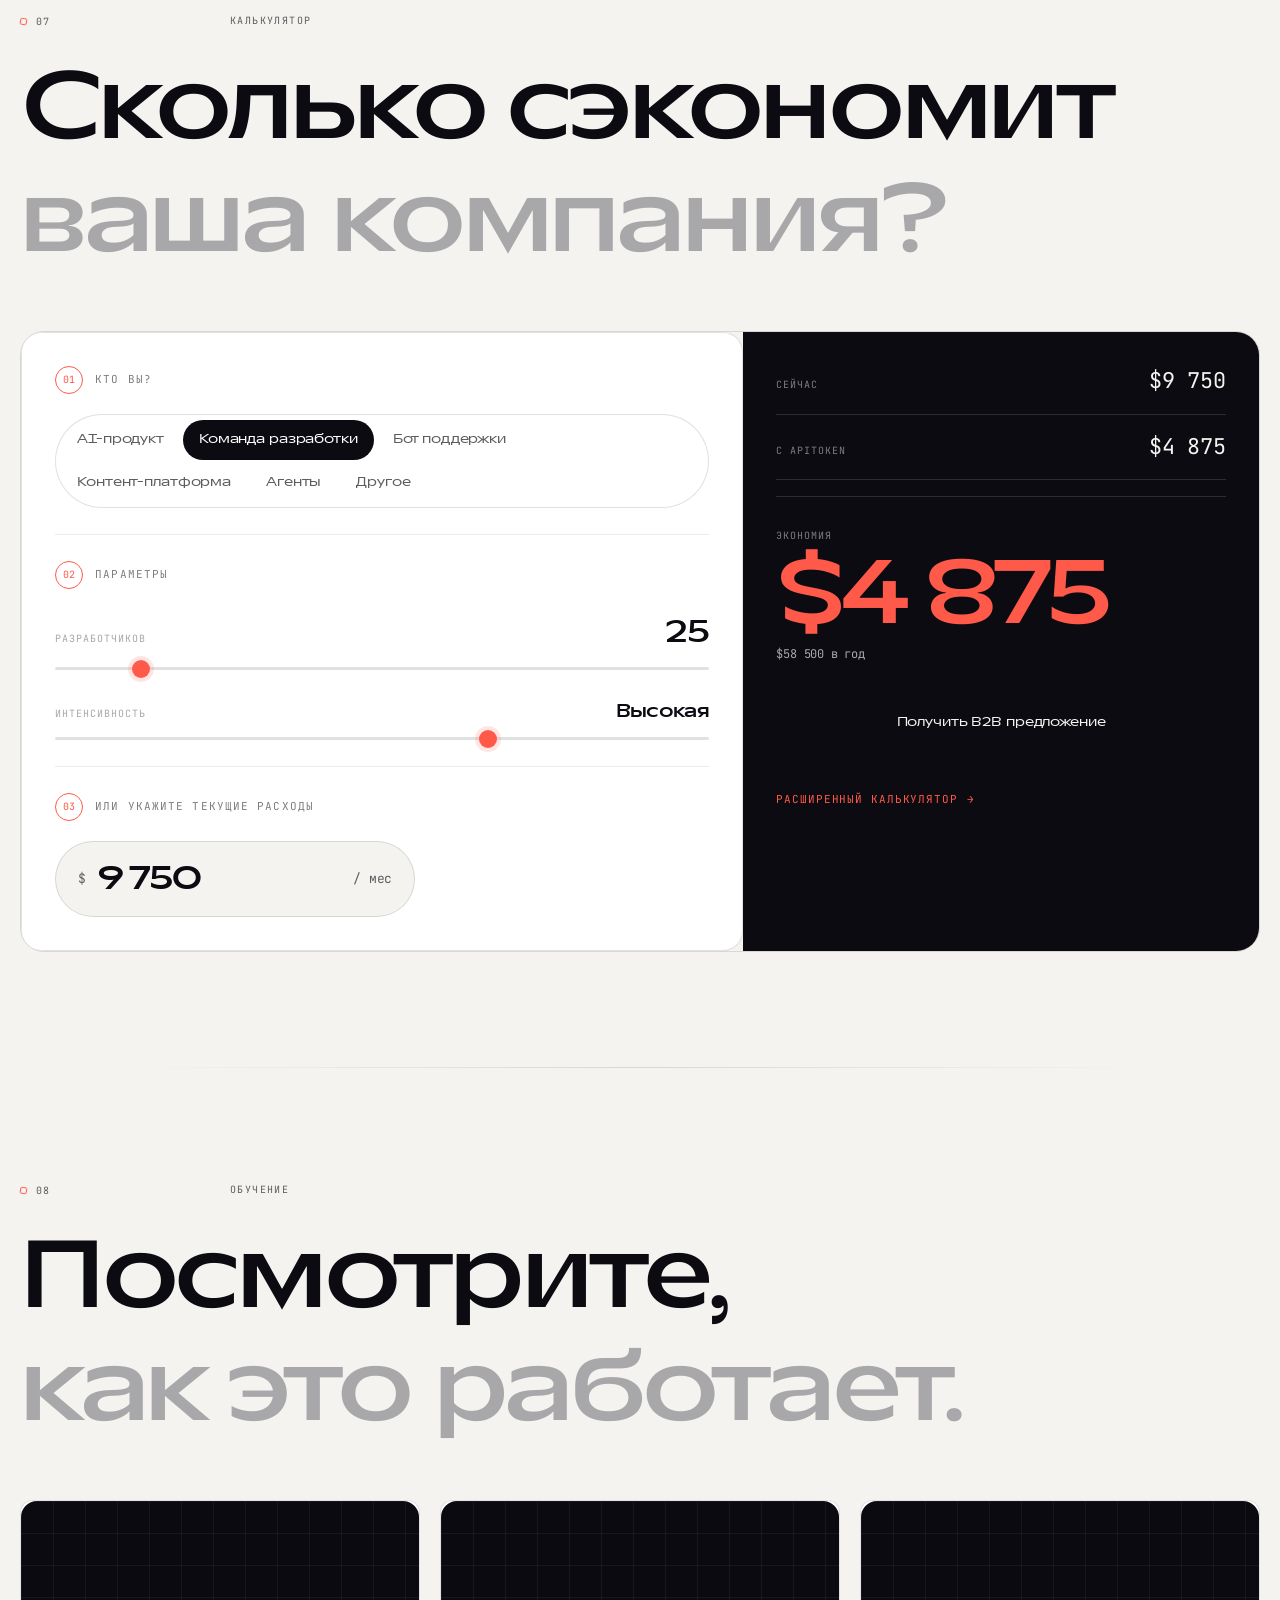
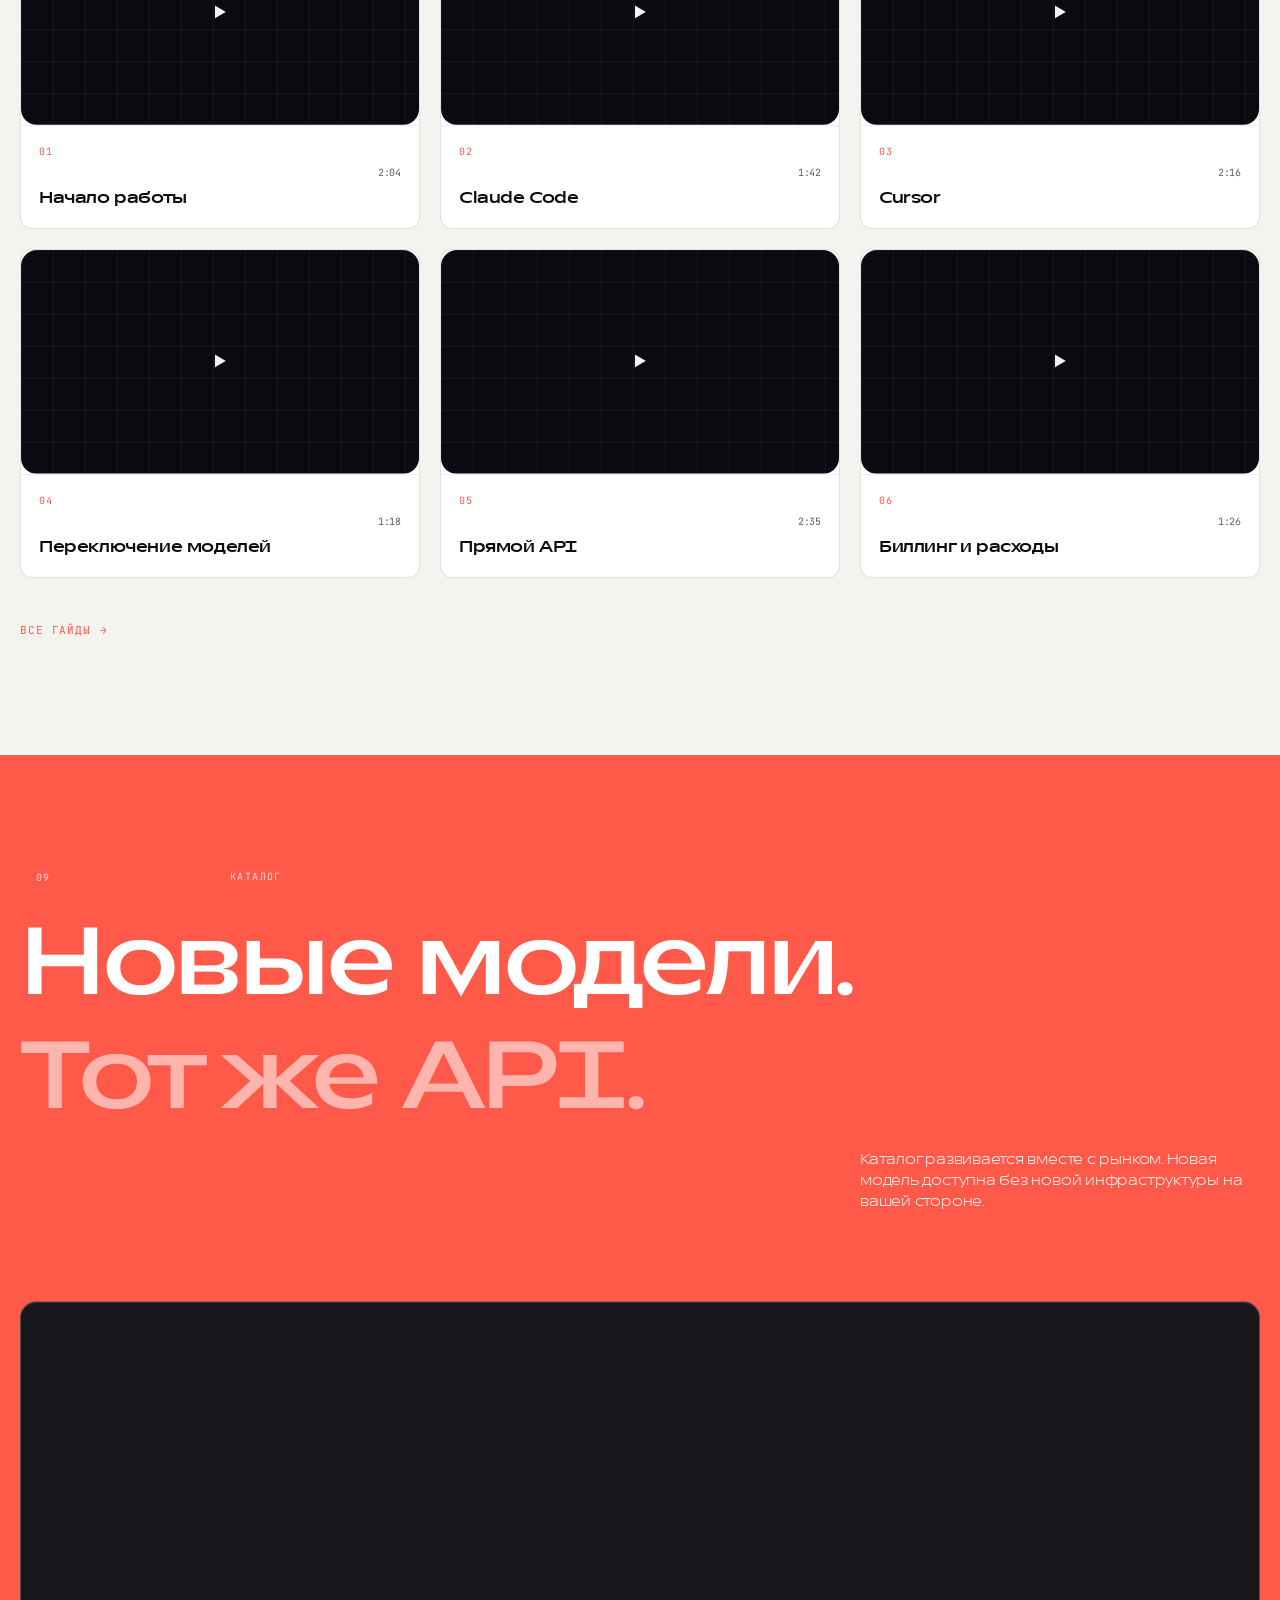
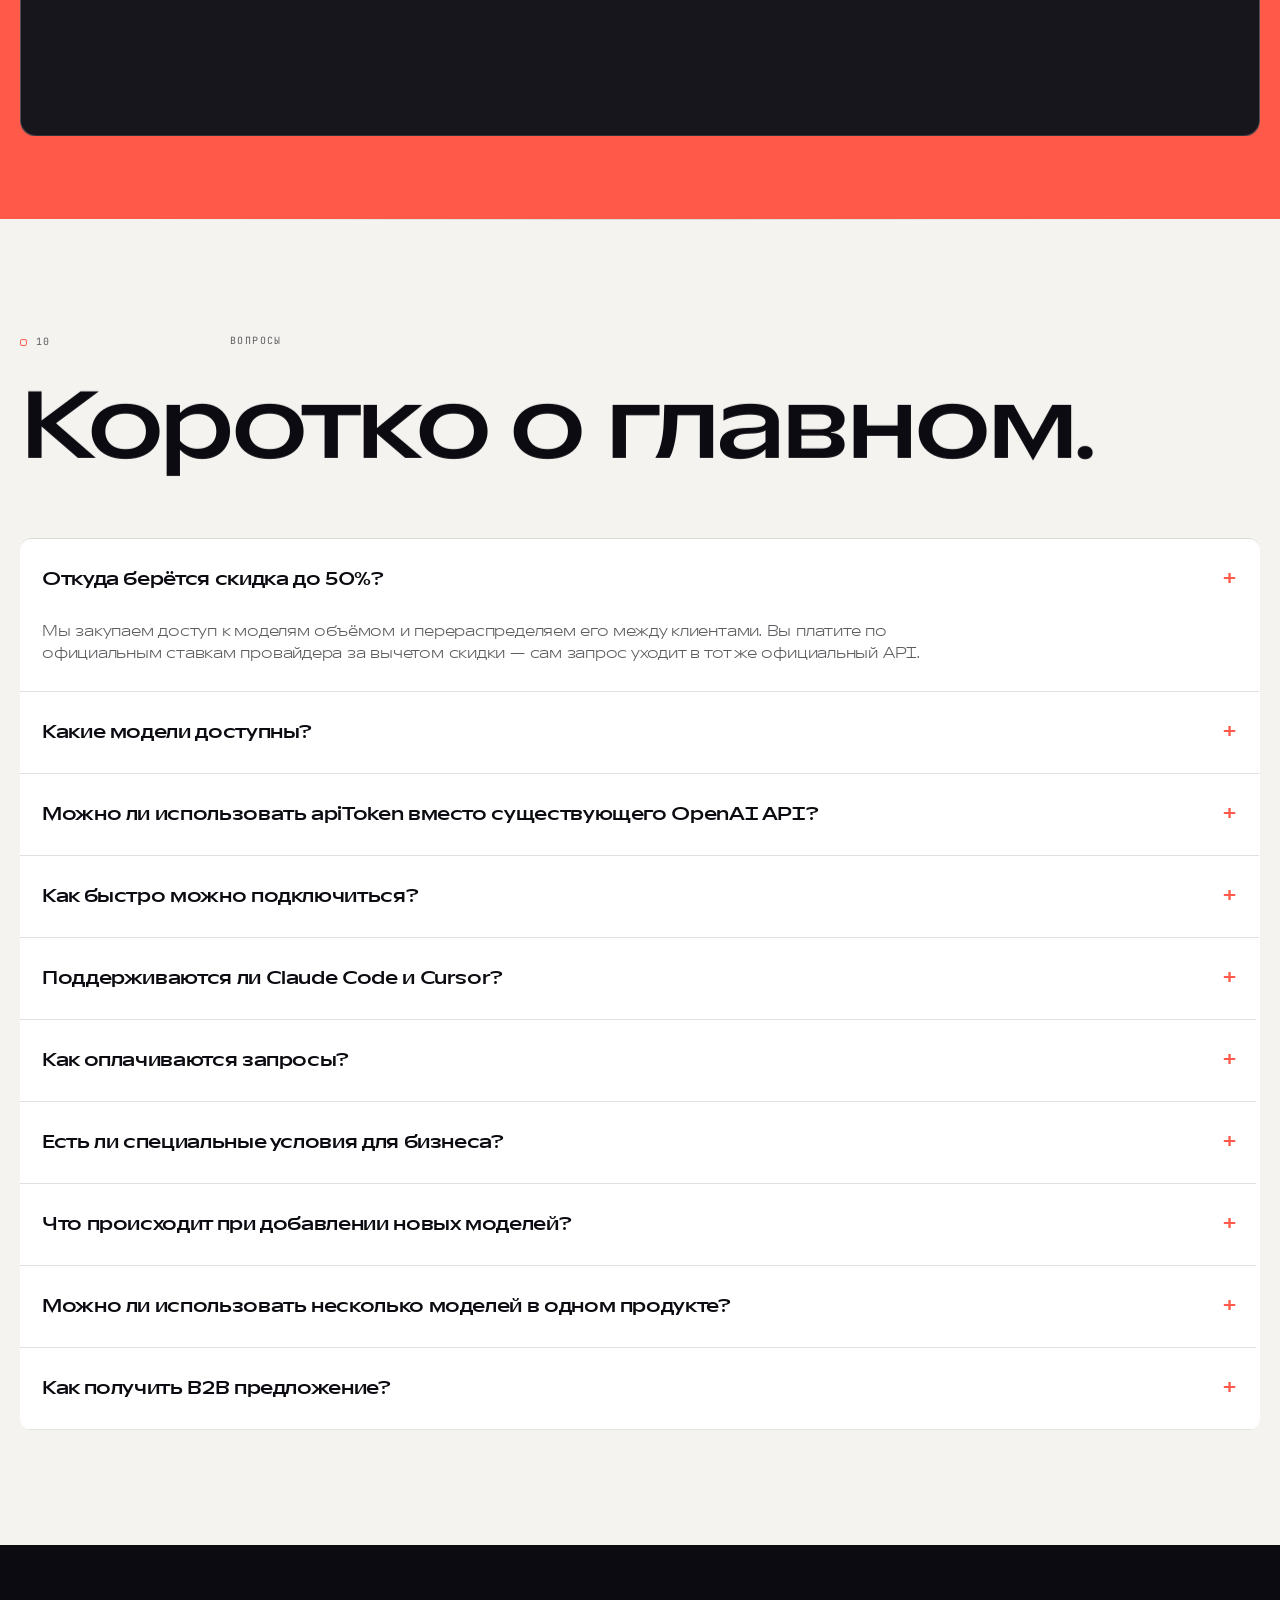
==== commit 28323da6: "remove: drop 'One API' section and renumber remaining sections" ====
--- a/index.html
+++ b/index.html
@@ -192,43 +192,11 @@
   </div>
 </section>
 
-<!-- ================= 02 ONE API ================= -->
-<section class="sec sec--dark" id="api">
+<!-- ================= 02 GET STARTED ================= -->
+<section class="sec" id="start">
   <div class="bleed">
     <header class="sechead grid reveal">
       <span class="secnum c1-2">02</span>
-      <span class="meta c3-6">Один API</span>
-      <h2 class="display c1-13">Интегрируйте раз.<br><span class="ghost">Меняйте модель.</span></h2>
-    </header>
-
-    <div class="grid apisplit">
-      <ul class="c1-5 bigfacts reveal">
-        <li>Один endpoint</li>
-        <li>Один ключ</li>
-        <li>Любые модели</li>
-      </ul>
-      <pre class="c6-13 code reveal"><code><span class="c-c">// один запрос — любая модель</span>
-<span class="c-k">const</span> res = <span class="c-k">await</span> fetch(<span class="c-s">"https://router.apitoken.sale/v1/messages"</span>, {
-  method: <span class="c-s">"POST"</span>,
-  headers: {
-    <span class="c-s">"x-api-key"</span>: process.env.<span class="c-v">APITOKEN_KEY</span>,
-    <span class="c-s">"content-type"</span>: <span class="c-s">"application/json"</span>
-  },
-  body: JSON.stringify({
-    model: <span class="c-s">"claude-opus-5"</span>,   <span class="c-c">// ← одна строка</span>
-    max_tokens: <span class="c-n">1024</span>,
-    messages: [{ role: <span class="c-s">"user"</span>, content: <span class="c-s">"Привет"</span> }]
-  })
-});</code></pre>
-    </div>
-  </div>
-</section>
-
-<!-- ================= 03 GET STARTED ================= -->
-<section class="sec" id="start">
-  <div class="bleed">
-    <header class="sechead grid reveal">
-      <span class="secnum c1-2">03</span>
       <span class="meta c3-6">Начало работы</span>
       <h2 class="display c1-8">От ключа<br><span class="ghost">до запроса.</span></h2>
       <div class="c9-13 sechead__aside">
@@ -249,11 +217,11 @@
   </div>
 </section>
 
-<!-- ================= 04 NUMBERS ================= -->
+<!-- ================= 03 ПОЧЕМУ APITOKEN ================= -->
 <section class="sec sec--accent" id="value">
   <div class="bleed">
     <header class="sechead grid reveal">
-      <span class="secnum c1-2">04</span>
+      <span class="secnum c1-2">03</span>
       <span class="meta c3-6">Почему apiToken</span>
     </header>
 
@@ -282,11 +250,11 @@
   </div>
 </section>
 
-<!-- ================= 05 EXPLORER ================= -->
+<!-- ================= 04 ПОДБОР МОДЕЛИ ================= -->
 <section class="sec" id="explorer">
   <div class="bleed">
     <header class="sechead grid reveal">
-      <span class="secnum c1-2">05</span>
+      <span class="secnum c1-2">04</span>
       <span class="meta c3-6">Подбор модели</span>
       <h2 class="display c1-13">Нужная модель<br><span class="ghost">под каждую задачу.</span></h2>
     </header>
@@ -299,11 +267,11 @@
   </div>
 </section>
 
-<!-- ================= 06 INTEGRATIONS ================= -->
+<!-- ================= 05 ИНТЕГРАЦИИ ================= -->
 <section class="sec sec--dark" id="integrations">
   <div class="bleed">
     <header class="sechead grid reveal">
-      <span class="secnum c1-2">06</span>
+      <span class="secnum c1-2">05</span>
       <span class="meta c3-6">Интеграции</span>
       <h2 class="display c1-8">Работает с тем,<br><span class="ghost">чем вы пользуетесь.</span></h2>
       <p class="c9-13 secdesc">Подключение к привычным AI-инструментам без перестройки рабочего процесса.</p>
@@ -316,11 +284,11 @@
   </div>
 </section>
 
-<!-- ================= 07 SWITCH ================= -->
+<!-- ================= 06 ГИБКОСТЬ ================= -->
 <section class="sec" id="switch">
   <div class="bleed">
     <header class="sechead grid reveal">
-      <span class="secnum c1-2">07</span>
+      <span class="secnum c1-2">06</span>
       <span class="meta c3-6">Гибкость</span>
       <h2 class="display c1-13">Меняйте модель.<br><span class="ghost">Не инфраструктуру.</span></h2>
     </header>
@@ -347,11 +315,11 @@
   </div>
 </section>
 
-<!-- ================= 09 CALCULATOR ================= -->
+<!-- ================= 07 КАЛЬКУЛЯТОР ================= -->
 <section class="sec" id="calc">
   <div class="bleed">
     <header class="sechead grid reveal">
-      <span class="secnum c1-2">08</span>
+      <span class="secnum c1-2">07</span>
       <span class="meta c3-6">Калькулятор</span>
       <h2 class="display c1-13">Сколько сэкономит<br><span class="ghost">ваша компания?</span></h2>
     </header>
@@ -392,11 +360,11 @@
   </div>
 </section>
 
-<!-- ================= 12 LEARN ================= -->
+<!-- ================= 08 ОБУЧЕНИЕ ================= -->
 <section class="sec" id="learn">
   <div class="bleed">
     <header class="sechead grid reveal">
-      <span class="secnum c1-2">09</span>
+      <span class="secnum c1-2">08</span>
       <span class="meta c3-6">Обучение</span>
       <h2 class="display c1-13">Посмотрите,<br><span class="ghost">как это работает.</span></h2>
     </header>
@@ -405,11 +373,11 @@
   </div>
 </section>
 
-<!-- ================= 13 GROW ================= -->
+<!-- ================= 09 КАТАЛОГ ================= -->
 <section class="sec sec--accent" id="grow">
   <div class="bleed">
     <header class="sechead grid reveal">
-      <span class="secnum c1-2">10</span>
+      <span class="secnum c1-2">09</span>
       <span class="meta c3-6">Каталог</span>
       <h2 class="display c1-13">Новые модели.<br><span class="ghost">Тот же API.</span></h2>
       <p class="c9-13 secdesc">Каталог развивается вместе с рынком. Новая модель доступна без новой инфраструктуры на вашей стороне.</p>
@@ -422,7 +390,7 @@
 <section class="sec" id="faq">
   <div class="bleed">
     <header class="sechead grid reveal">
-      <span class="secnum c1-2">11</span>
+      <span class="secnum c1-2">10</span>
       <span class="meta c3-6">Вопросы</span>
       <h2 class="display c1-13">Коротко о главном.</h2>
     </header>
@@ -459,7 +427,7 @@
       <a href="#models"><span class="ftr__no">01</span><span class="ftr__ttl">Модели</span><span class="ftr__sub">каталог провайдеров</span><i></i></a>
       <a href="#calc"><span class="ftr__no">02</span><span class="ftr__ttl">Цены и калькулятор</span><span class="ftr__sub">расчёт экономии</span><i></i></a>
       <a href="#integrations"><span class="ftr__no">03</span><span class="ftr__ttl">Интеграции</span><span class="ftr__sub">Claude Code, Cursor, Codex</span><i></i></a>
-      <a href="#api"><span class="ftr__no">04</span><span class="ftr__ttl">Документация</span><span class="ftr__sub">API и быстрый старт</span><i></i></a>
+      <a href="docs.html"><span class="ftr__no">04</span><span class="ftr__ttl">Документация</span><span class="ftr__sub">API и быстрый старт</span><i></i></a>
       <a href="#learn"><span class="ftr__no">05</span><span class="ftr__ttl">Статус и поддержка</span><span class="ftr__sub">гайды, доступность</span><i></i></a>
     </nav>
 
--- a/styles.css
+++ b/styles.css
@@ -292,9 +292,9 @@
    01 · UNIVERSE
    ========================================================= */
 .filters{
-  display:inline-flex;flex-wrap:wrap;gap:3px;
-  padding:5px;border:1px solid var(--line);border-radius:999px;
-  background:#fff;margin-bottom:clamp(36px,4vw,64px)
+  display:inline-flex;flex-wrap:wrap;gap:6px;
+  padding:0;border:0;border-radius:0;
+  background:transparent;margin-bottom:clamp(36px,4vw,64px)
 }
 .chip{
   font-family:var(--sans);font-size:13px;font-weight:500;letter-spacing:-.01em;
@@ -648,9 +648,9 @@
   .nav{display:none}
   .burger{display:flex}
   .hdr__acts .btn{display:none}
-  .hdr__in{grid-template-columns:1fr auto}
-  .brand{grid-column:1}
-  .hdr__acts{grid-column:2}
+  .hdr__in{display:flex;justify-content:space-between;align-items:center;gap:12px;grid-template-columns:none}
+  .brand{grid-column:auto}
+  .hdr__acts{grid-column:auto;display:flex;align-items:center;gap:10px}
   .hero__claim{align-items:flex-start;margin-top:26px}
   .microfacts{justify-content:flex-start;margin-top:20px}
   .prov{grid-template-columns:1fr;gap:22px}
@@ -1385,28 +1385,20 @@
 
 @media (max-width:640px){
   .hero{margin-top:0}
-  .plate__mark{position:relative;right:auto;top:auto;width:58%;margin:30px auto 0;opacity:.85}
-}
-
-@media (max-width:1024px){
-  .plate__mark{right:4%;top:auto;bottom:12%;width:min(44vw,360px)}
-}
-@media (max-width:640px){
   .plate{flex-direction:column}
   .plate::before{display:none}
   .plate__in{order:1;padding-top:clamp(28px,8vw,44px)}
-  .plate__mark{order:2;width:56%;margin:24px 0 0;opacity:.8}
+  .plate__mark{
+    order:2;position:relative;right:auto;top:auto;
+    width:min(52%,220px);margin:24px auto 0;opacity:.85;
+  }
+  .plate__mark path{stroke-width:32}
   .plate__h{font-size:clamp(42px,13vw,68px);max-width:none}
   .plate__foot{max-width:none;padding-top:32px}
   .plate__labels{padding-bottom:22px}
-}
-
-@media (max-width:1024px){
-  .plate__mark{right:4%;top:auto;bottom:12%;width:min(44vw,360px)}
-}
-@media (max-width:640px){
-  .plate__mark{position:relative;right:auto;top:auto;width:56%;margin:20px 0 0;opacity:.8}
-  .plate__mark path{stroke-width:40}
+  .plate__claim{margin-top:6px}
+  .plate__claim .claim__val{font-size:clamp(28px,9vw,48px)}
+  .plate__claim .claim__lab{font-size:9px}
 }
 /* =========================================================
    MOBILE ADAPTIVE — up to 640px
@@ -1428,7 +1420,9 @@
   .hdr__in{padding:14px var(--margin)}
   .hdr__acts .lnk{display:none}
   .hdr__acts .btn{display:none}
-  .lang{transform:scale(.92)}
+  .hdr__acts{gap:10px}
+  .lang{transform:none;display:flex;align-items:center}
+  .lang__link{min-width:34px;padding:5px 8px;font-size:11px}
   .burger{display:flex}
   .nav{
     display:none;
@@ -1441,7 +1435,6 @@
   .nav a:last-child{border-bottom:0}
 
   /* hero */
-  .hero{margin-top:0}
   .plate{min-height:0;padding-bottom:0}
   .plate__in{padding-top:calc(var(--hdr-h) + 28px);padding-bottom:28px}
   .plate__labels{gap:20px;padding-bottom:24px}
@@ -1451,10 +1444,11 @@
   .plate__foot .lead{font-size:16px}
   .hero__cta{flex-direction:column;align-items:stretch}
   .hero__cta .btn{width:100%}
-  .plate__claim{position:static;align-items:flex-start;text-align:left;margin-top:28px}
-  .plate__claim .claim__val{font-size:clamp(48px,14vw,80px)}
-  .plate__mark{position:relative;right:auto;bottom:auto;top:auto;width:64%;margin:24px 0 0;opacity:1}
-  .plate__mark path{stroke-width:32}
+  .plate__claim{position:static;align-items:flex-start;text-align:left;margin-top:14px}
+  .plate__claim .claim__val{font-size:clamp(28px,9vw,48px)}
+  .plate__claim .claim__lab{font-size:9px}
+  .plate__mark{position:relative;right:auto;bottom:auto;top:auto;width:min(52%,220px);margin:24px auto 0;opacity:1}
+  .plate__mark path{stroke-width:30}
 
   /* schematic */
   .band{padding-top:clamp(48px,12vw,80px)}
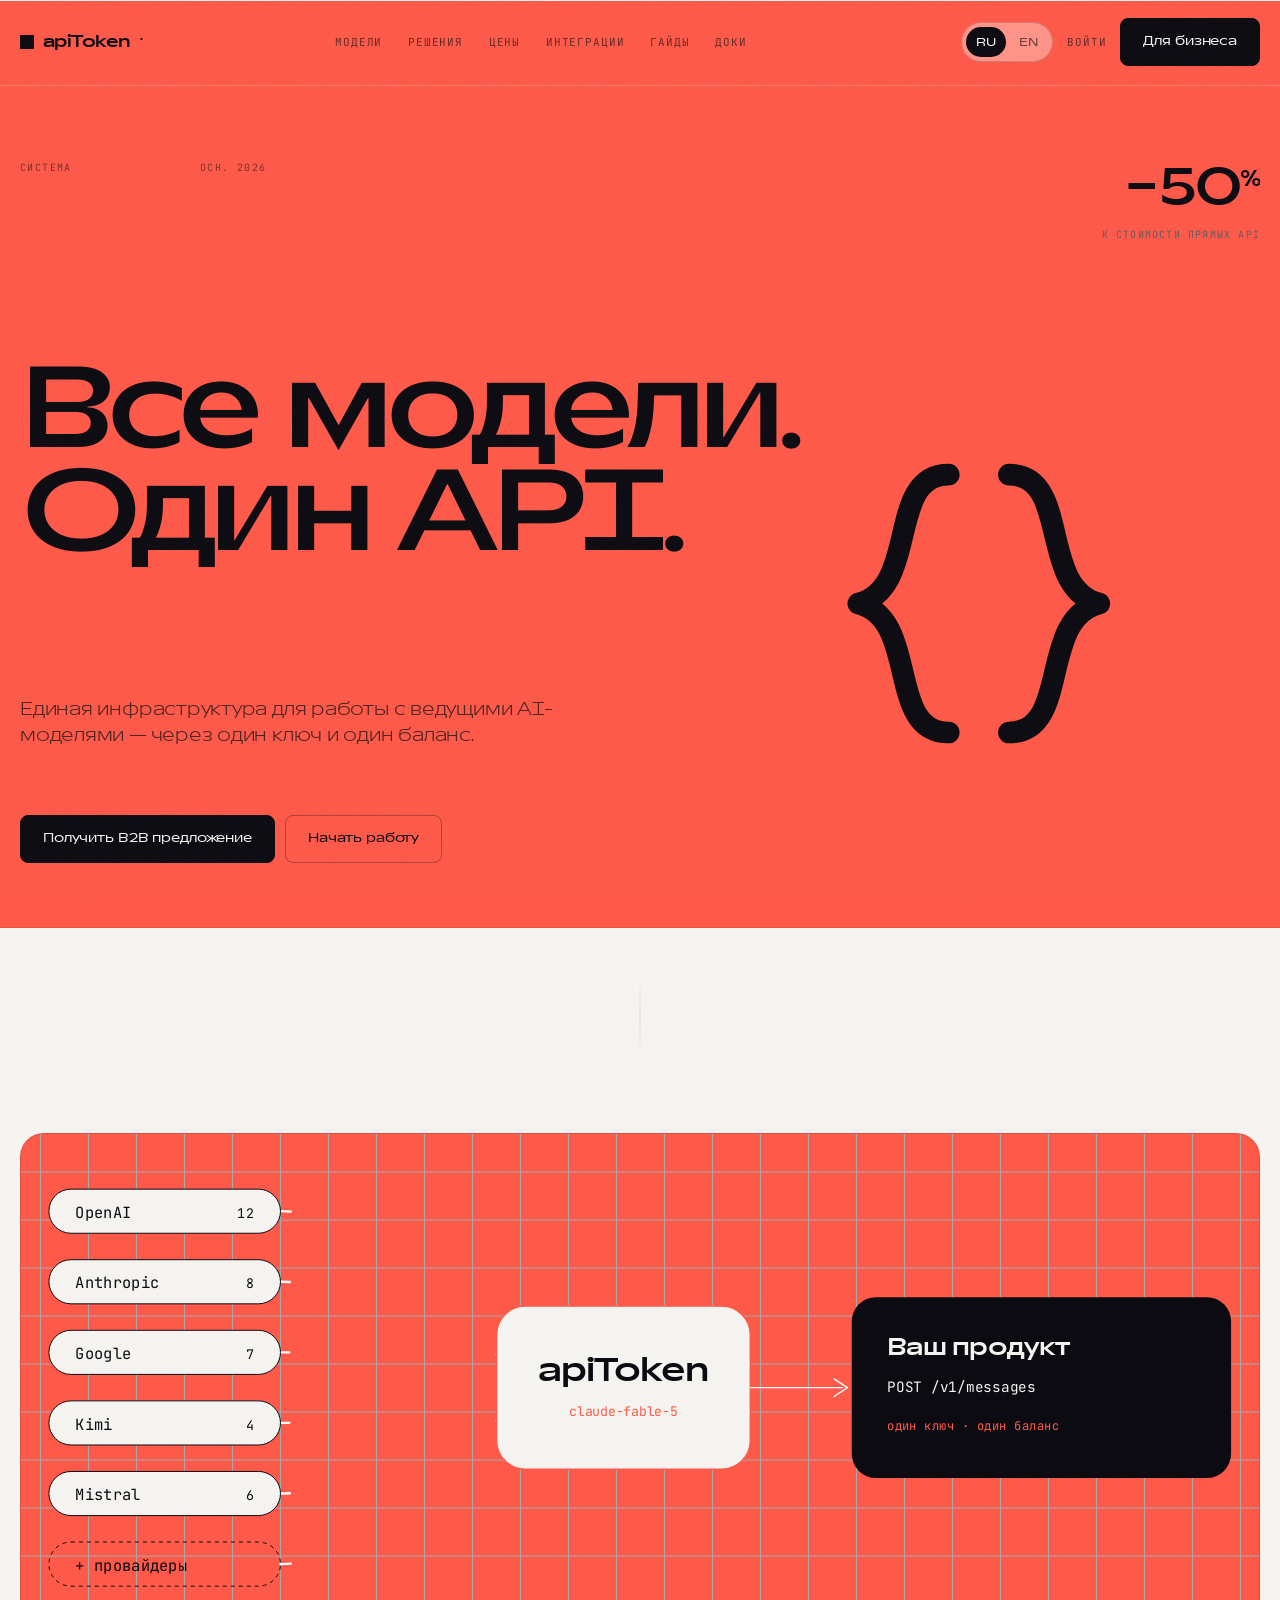
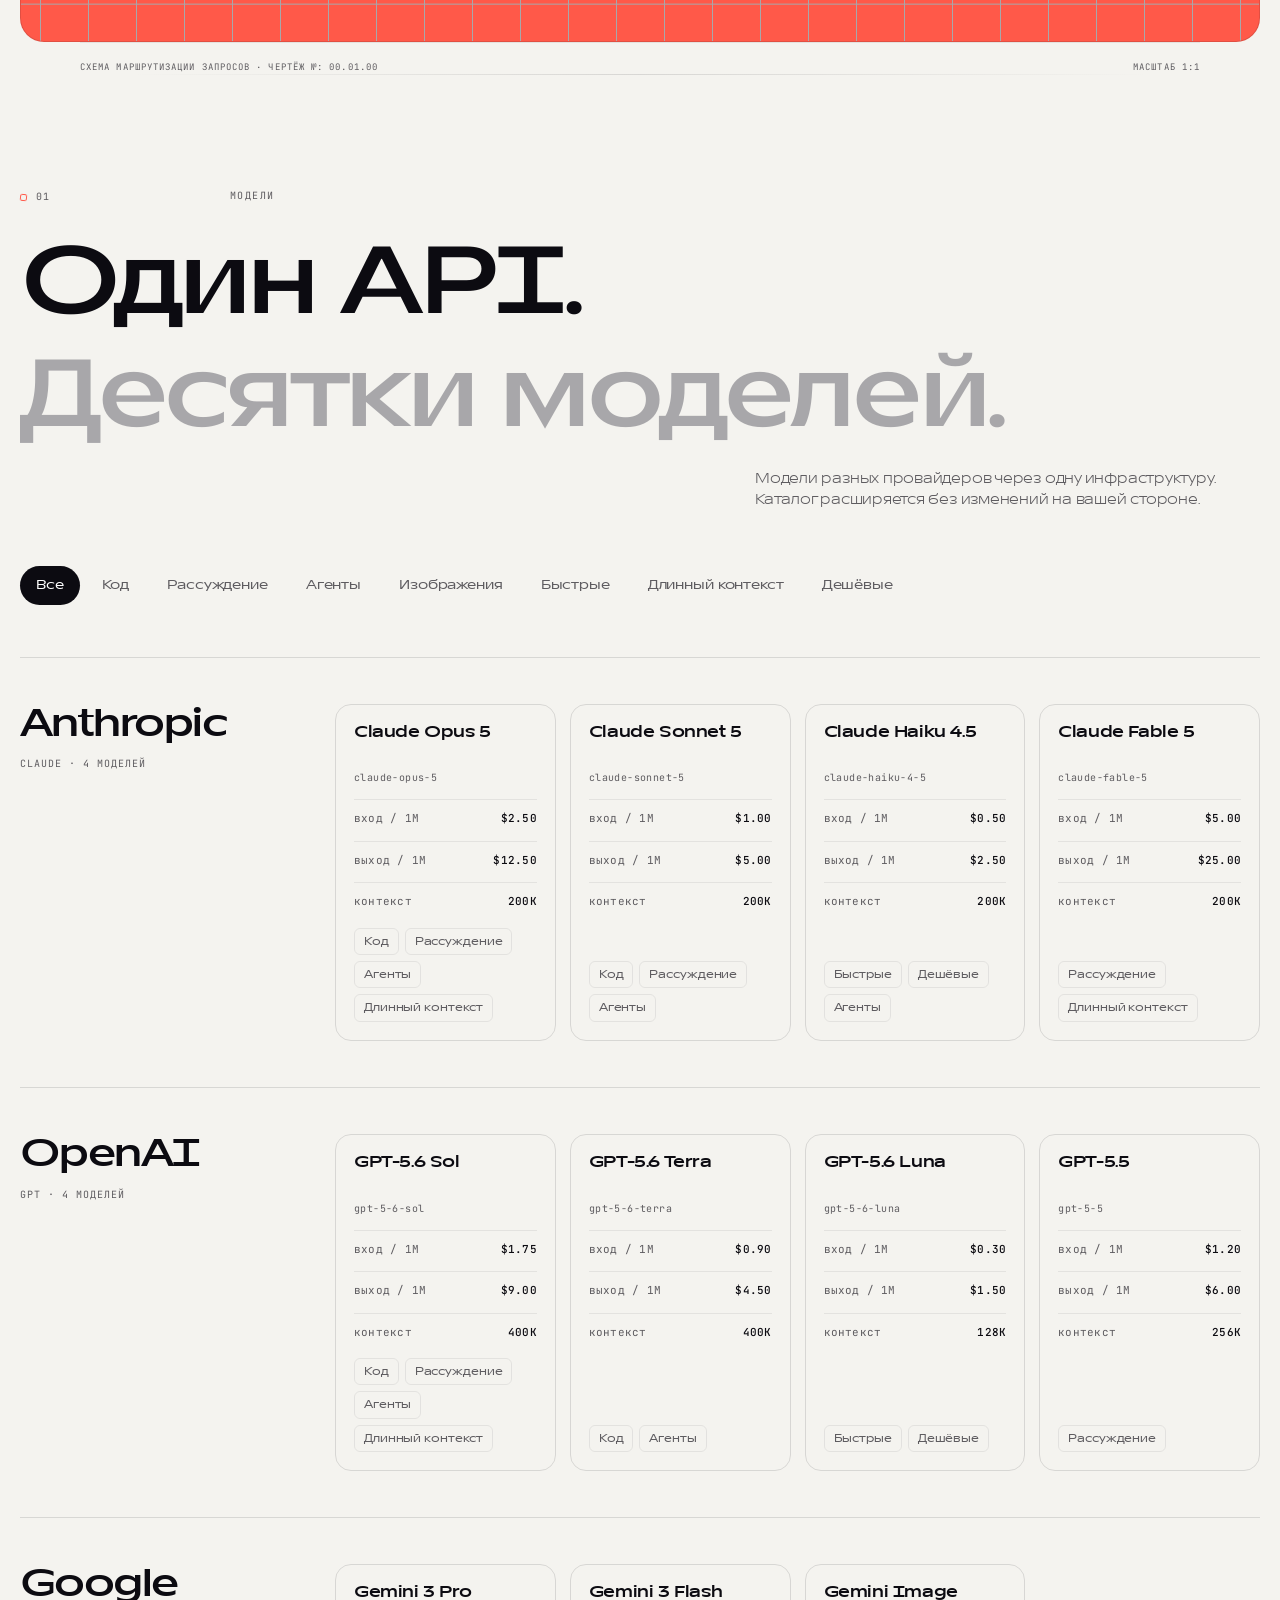
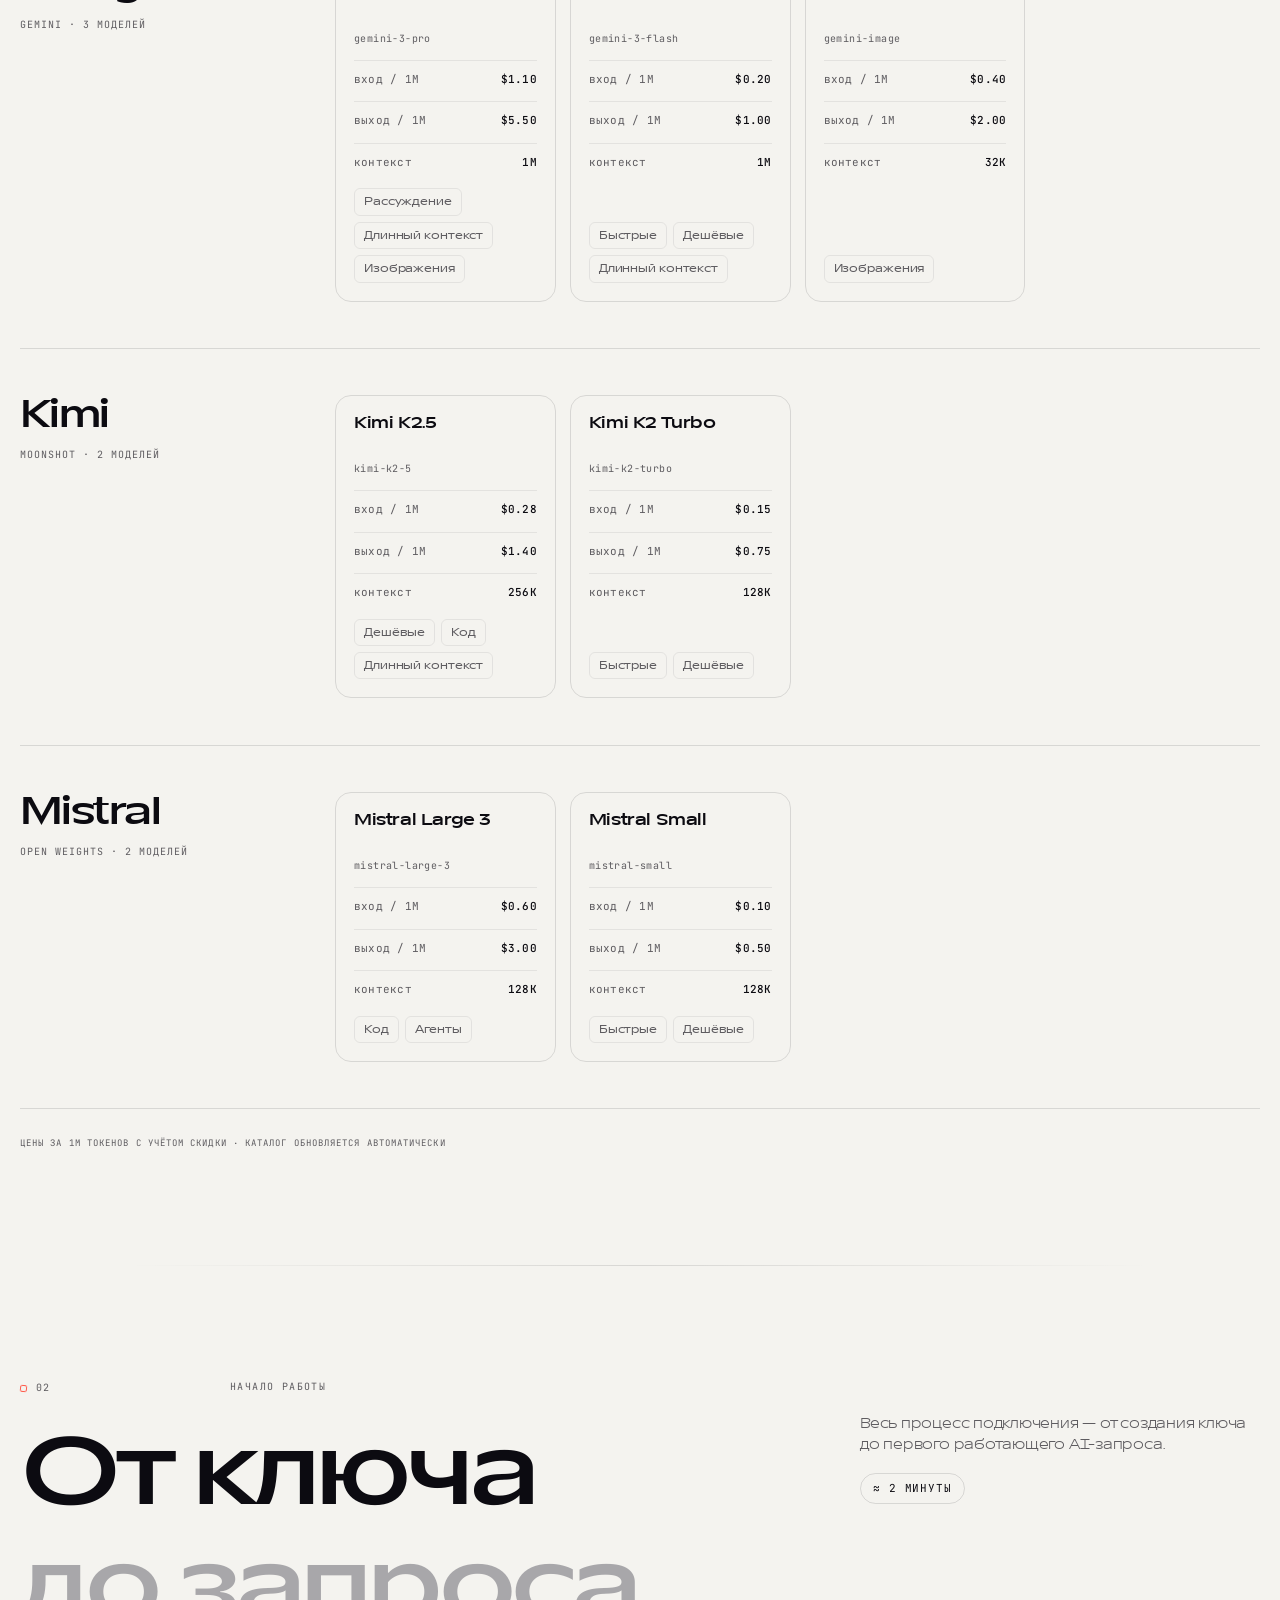
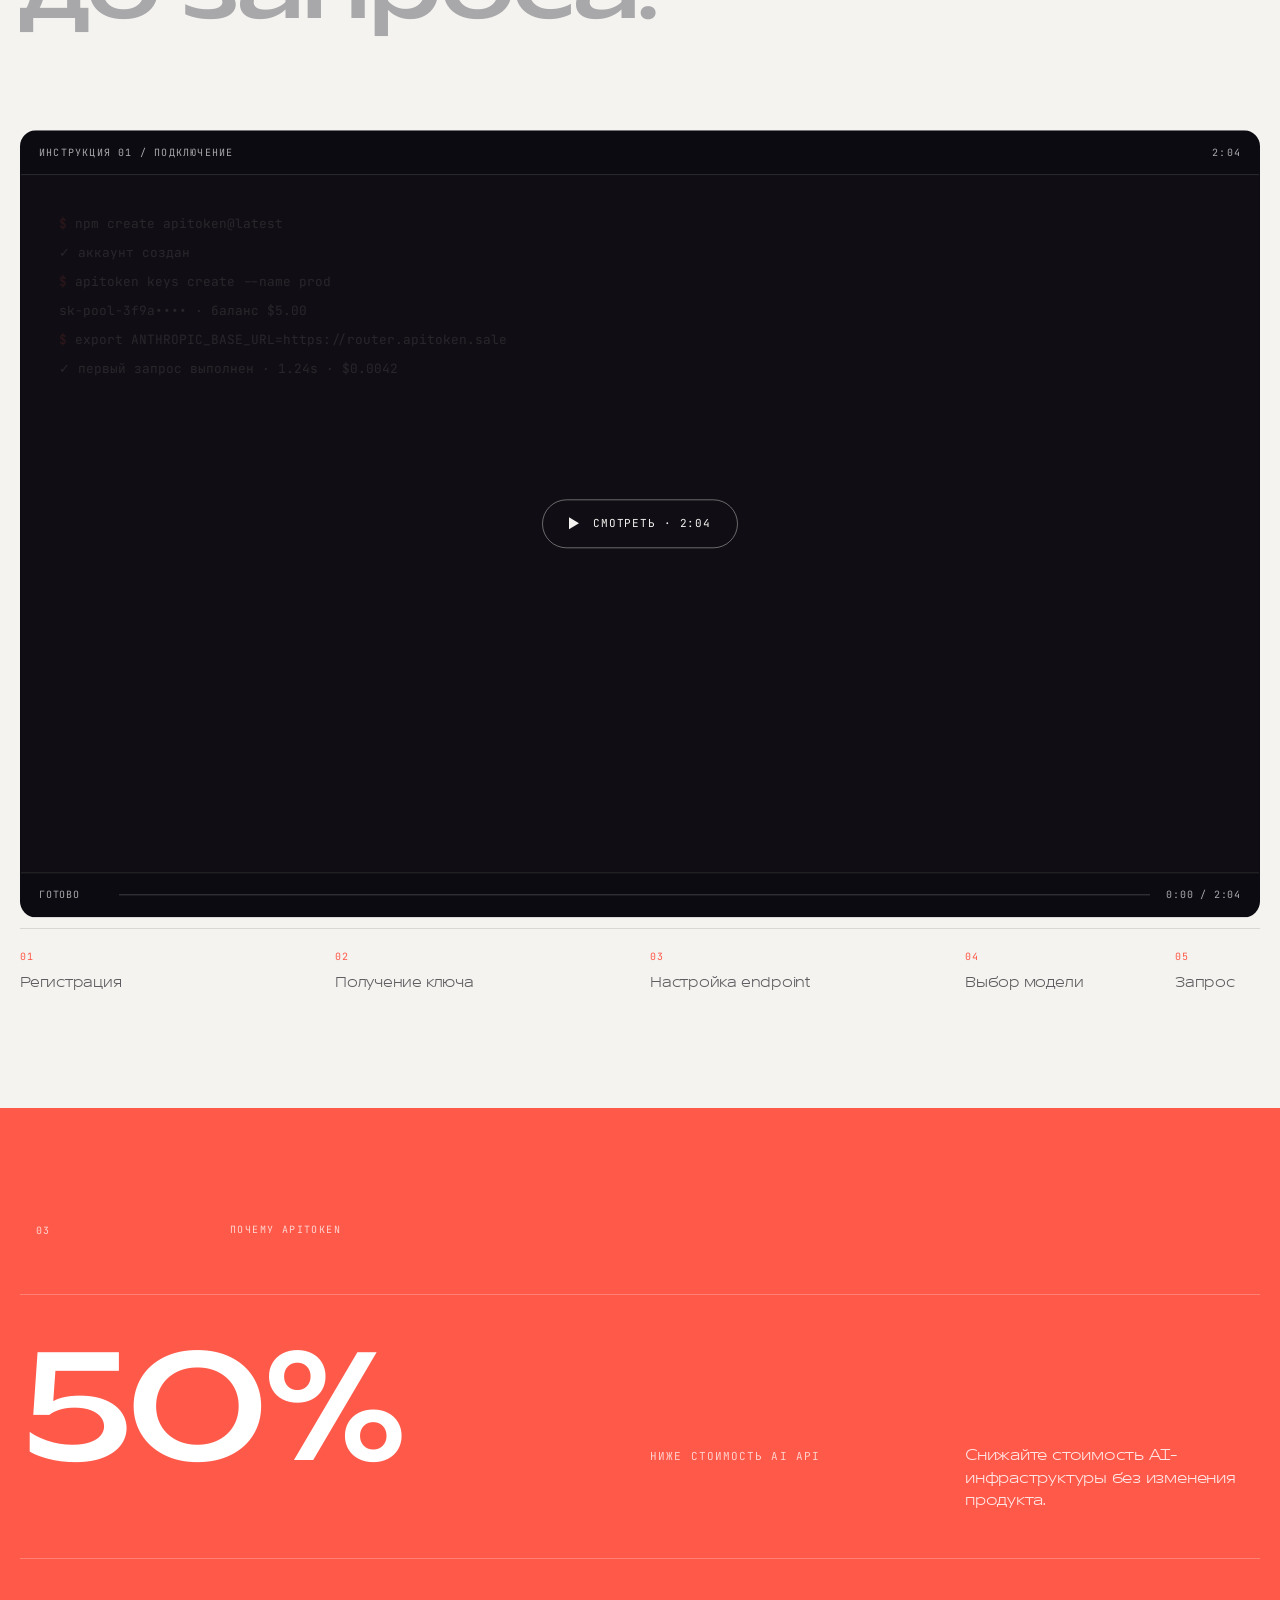
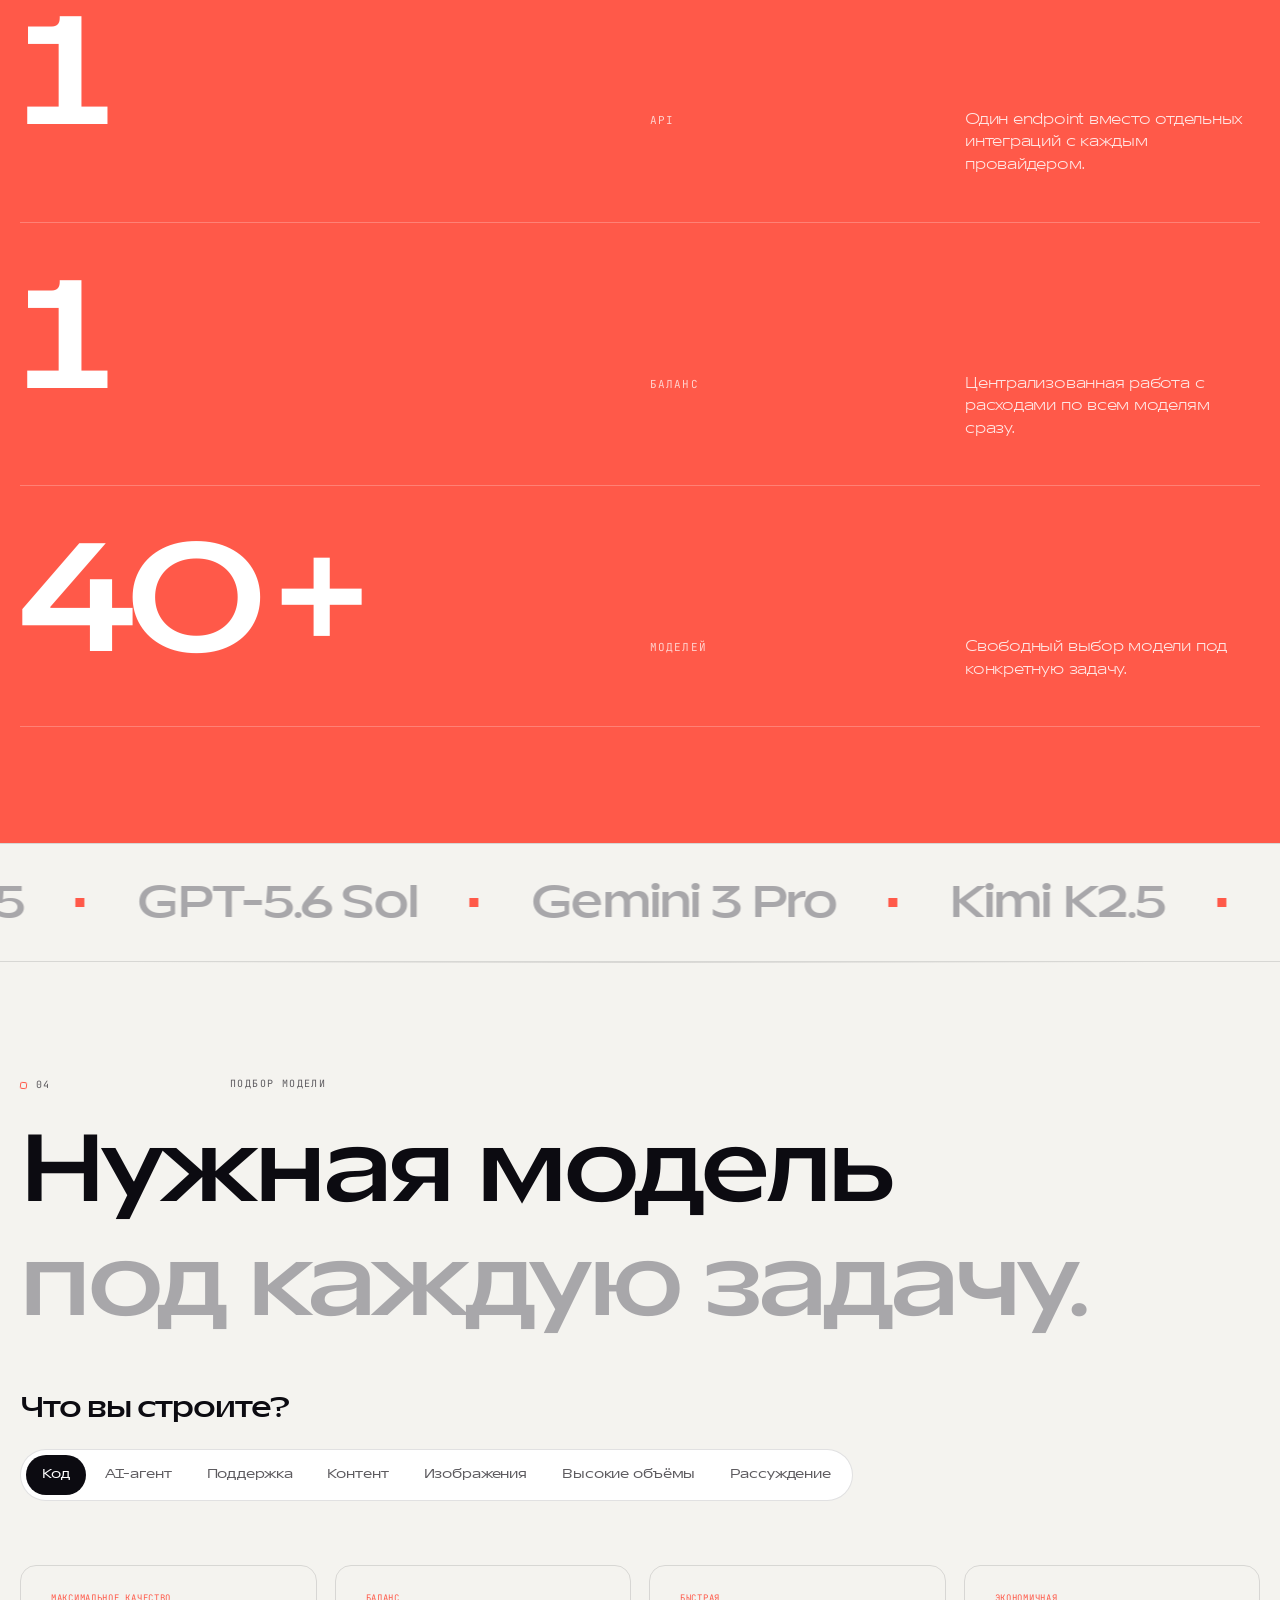
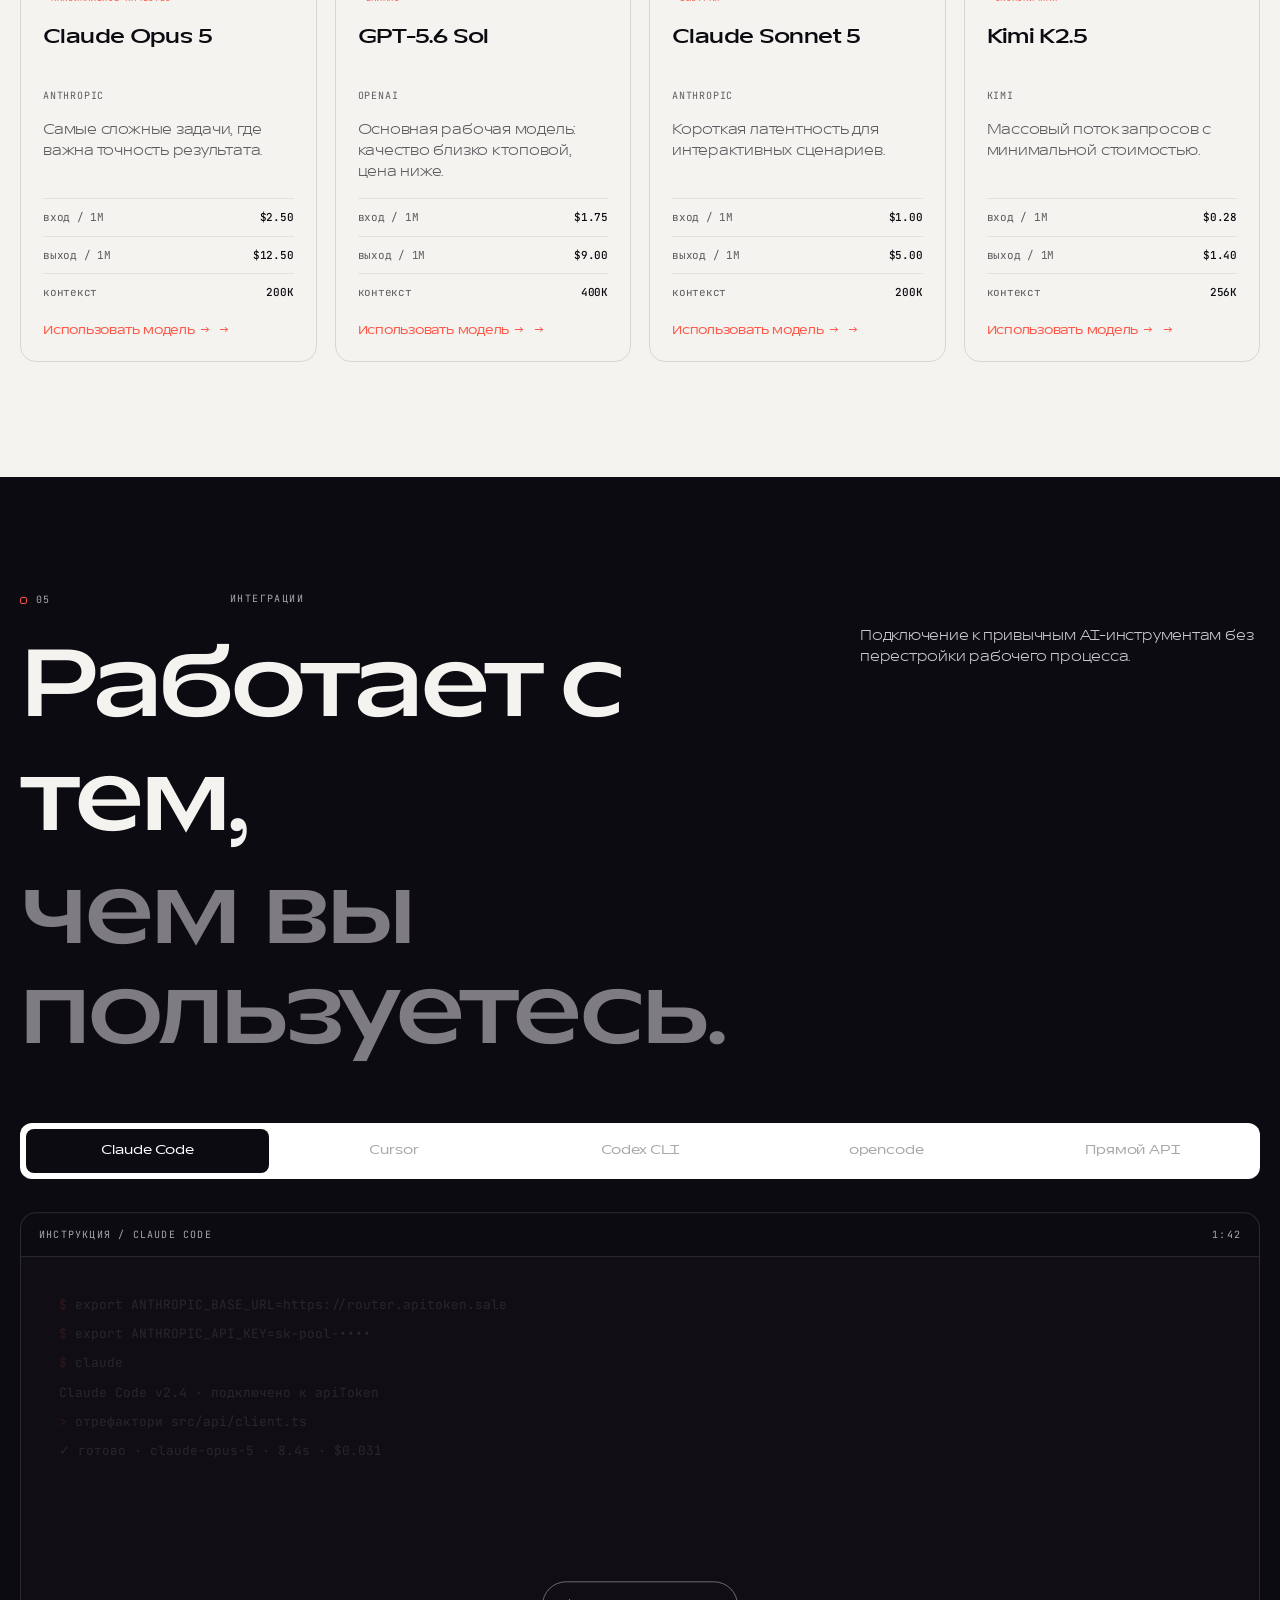
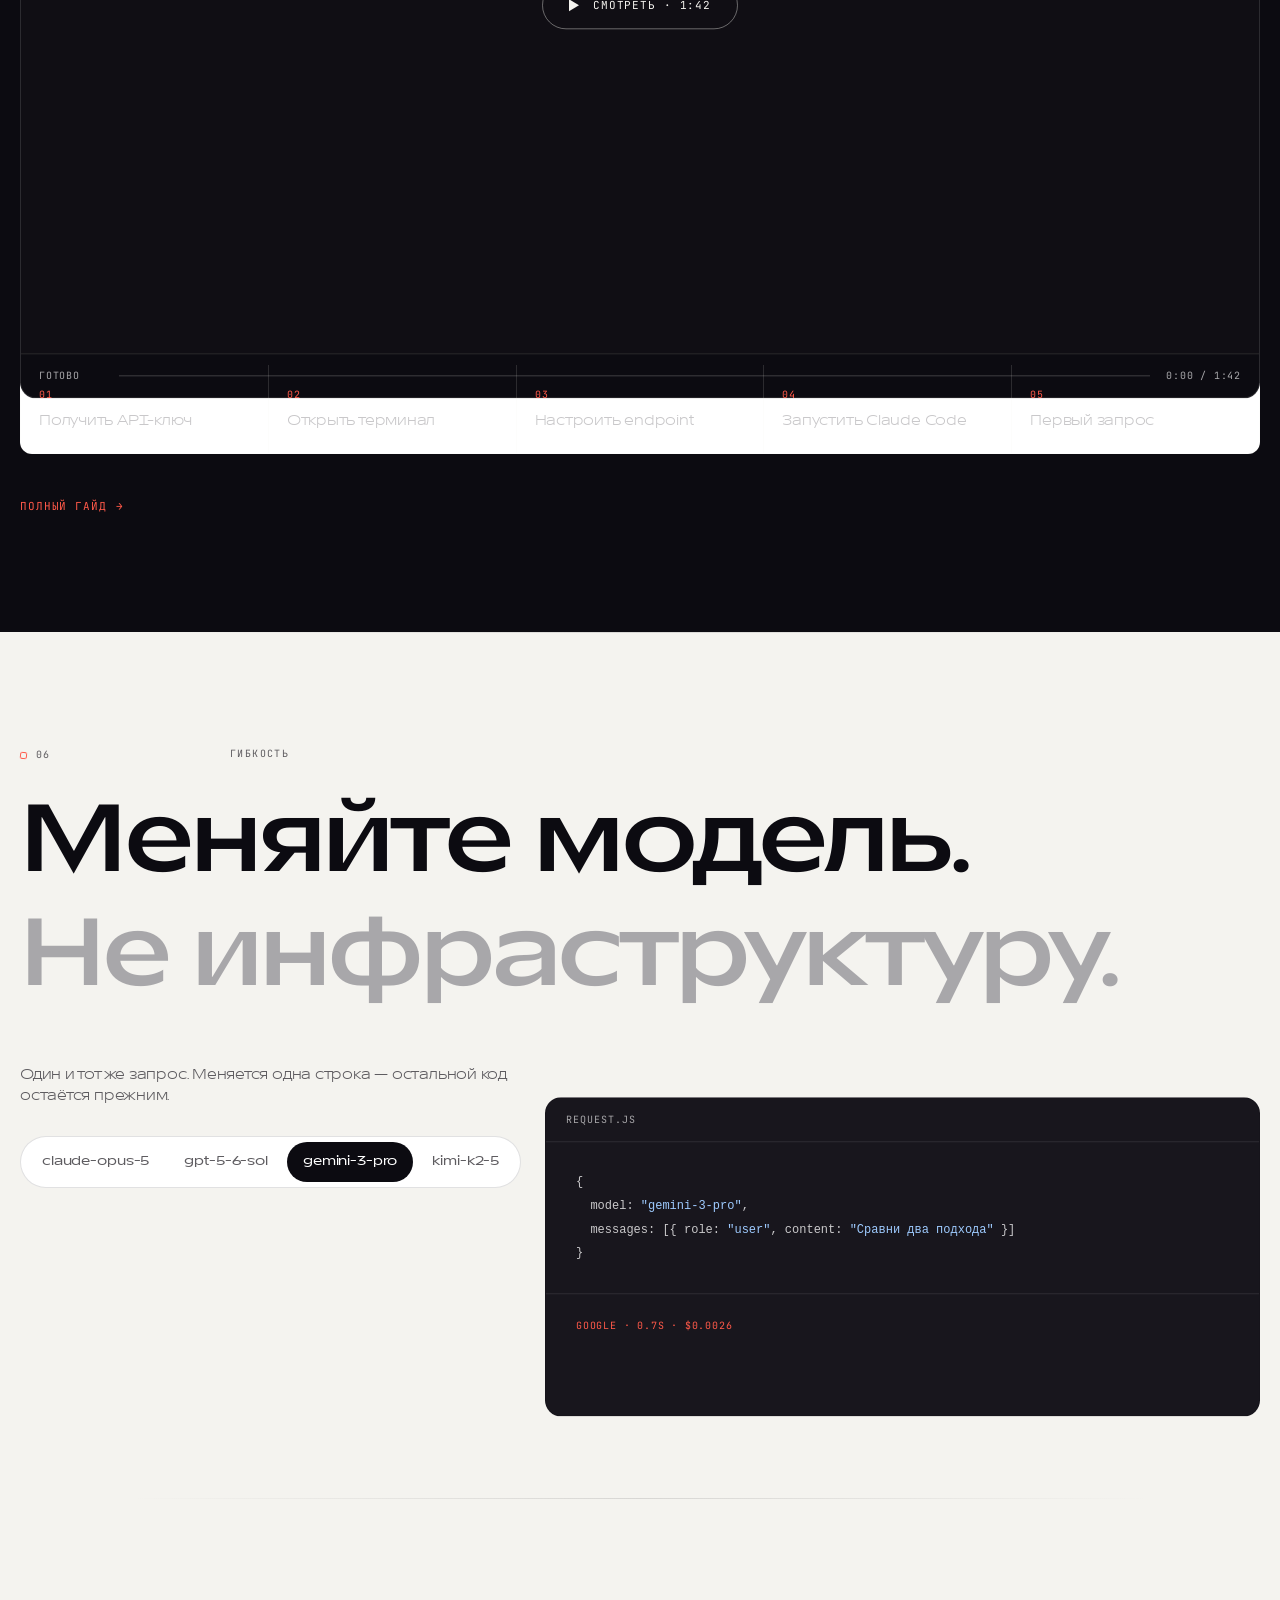
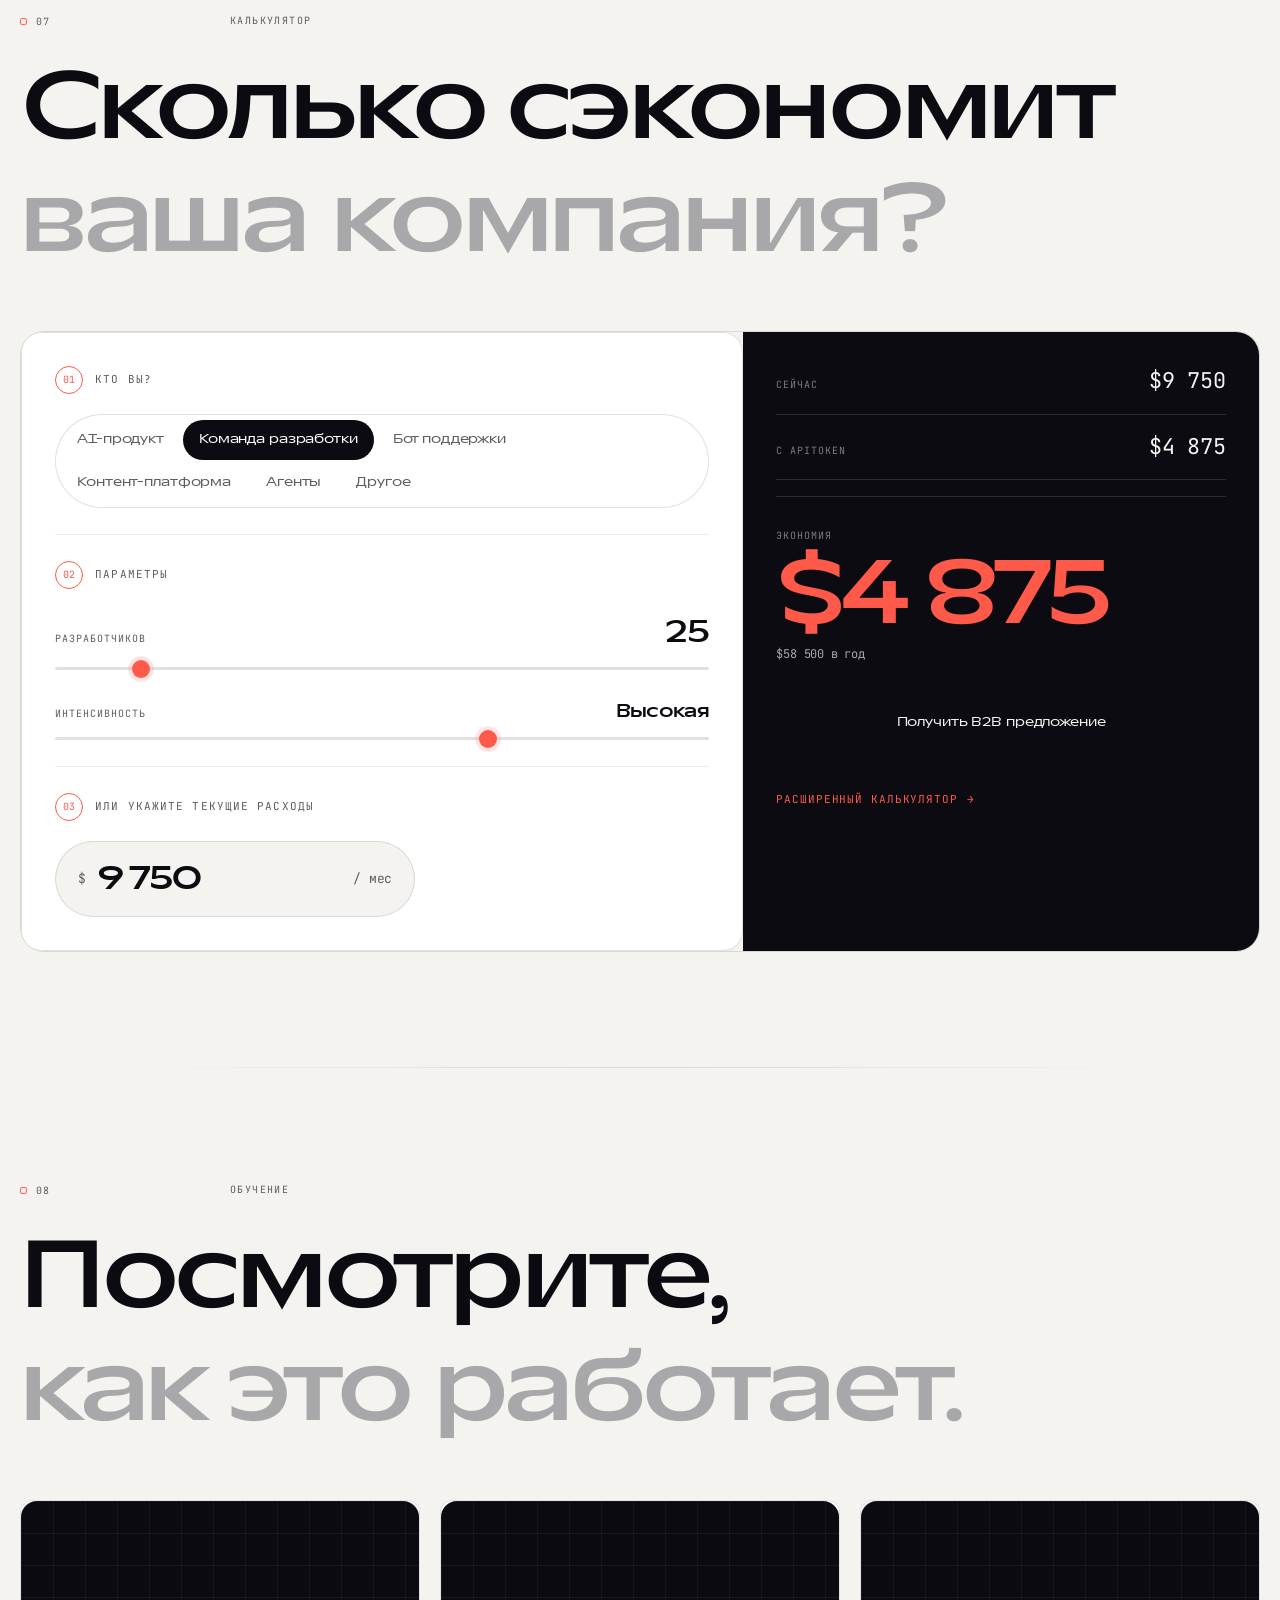
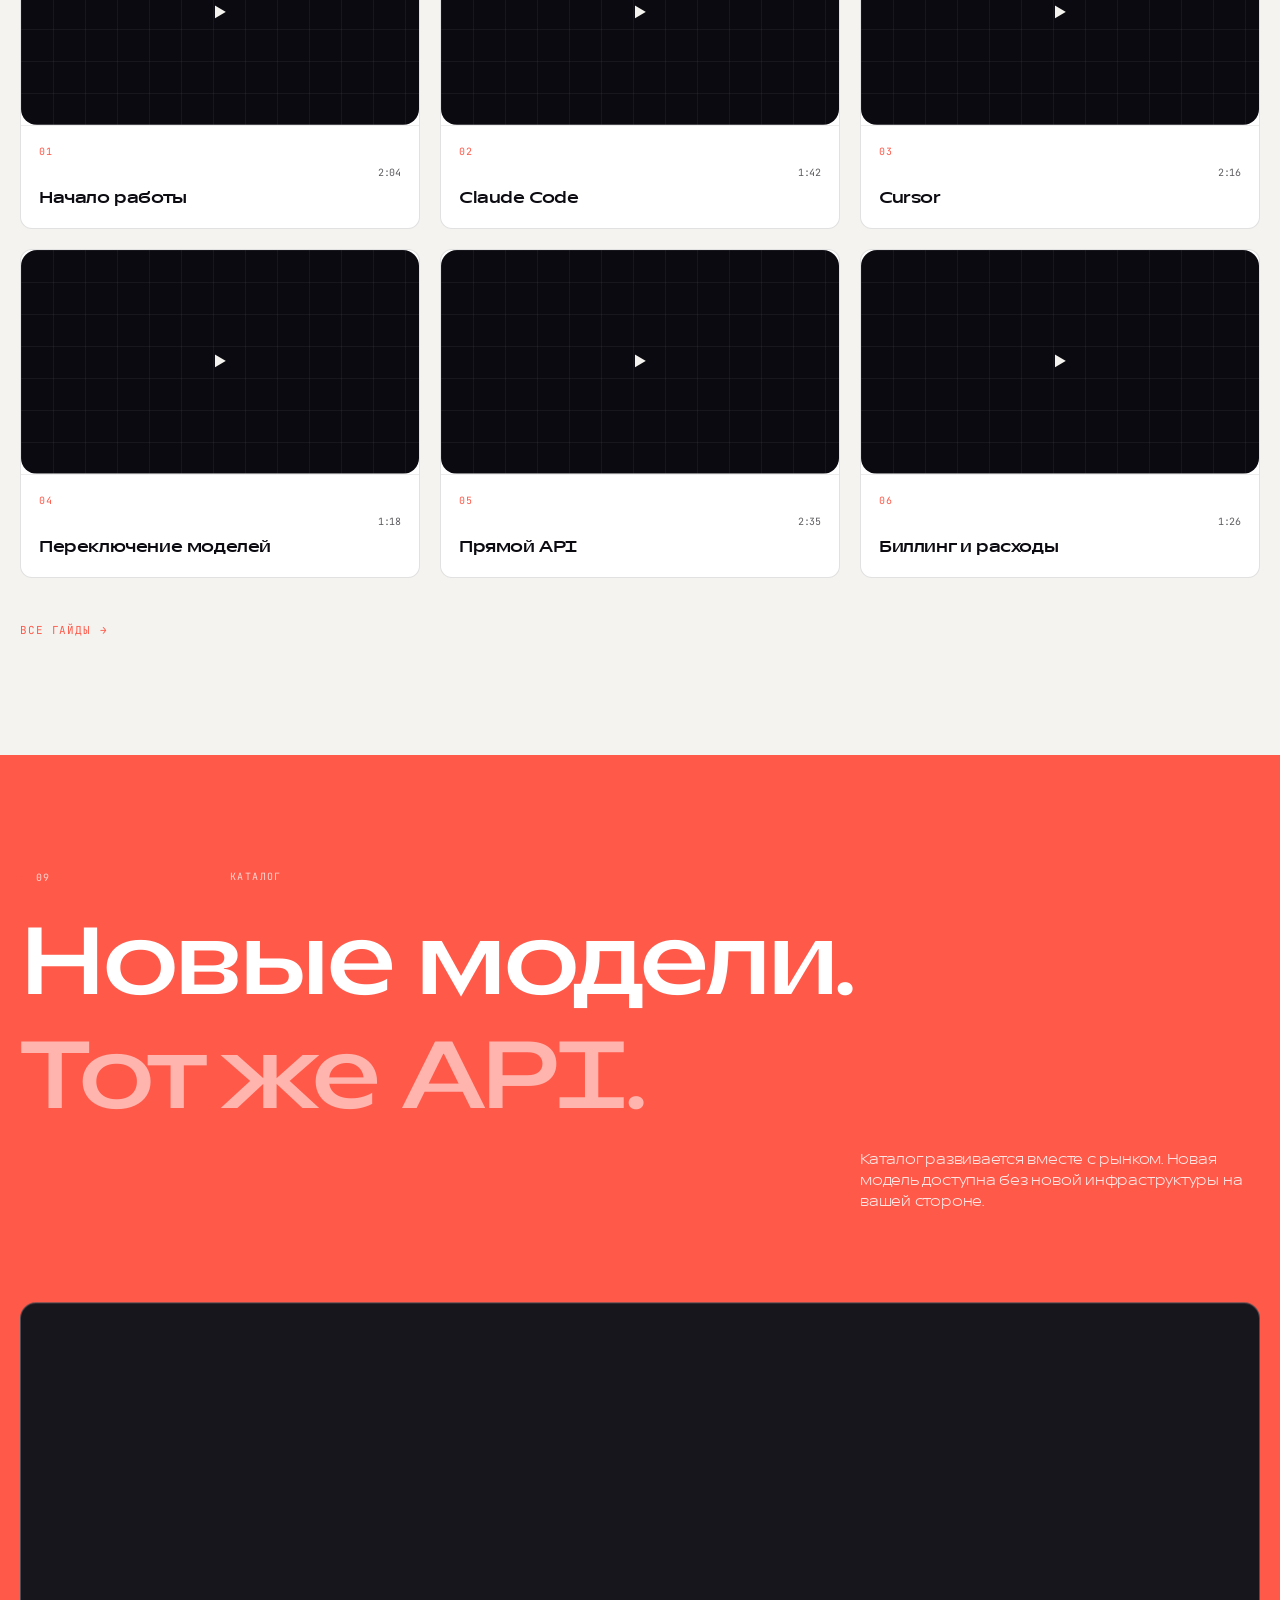
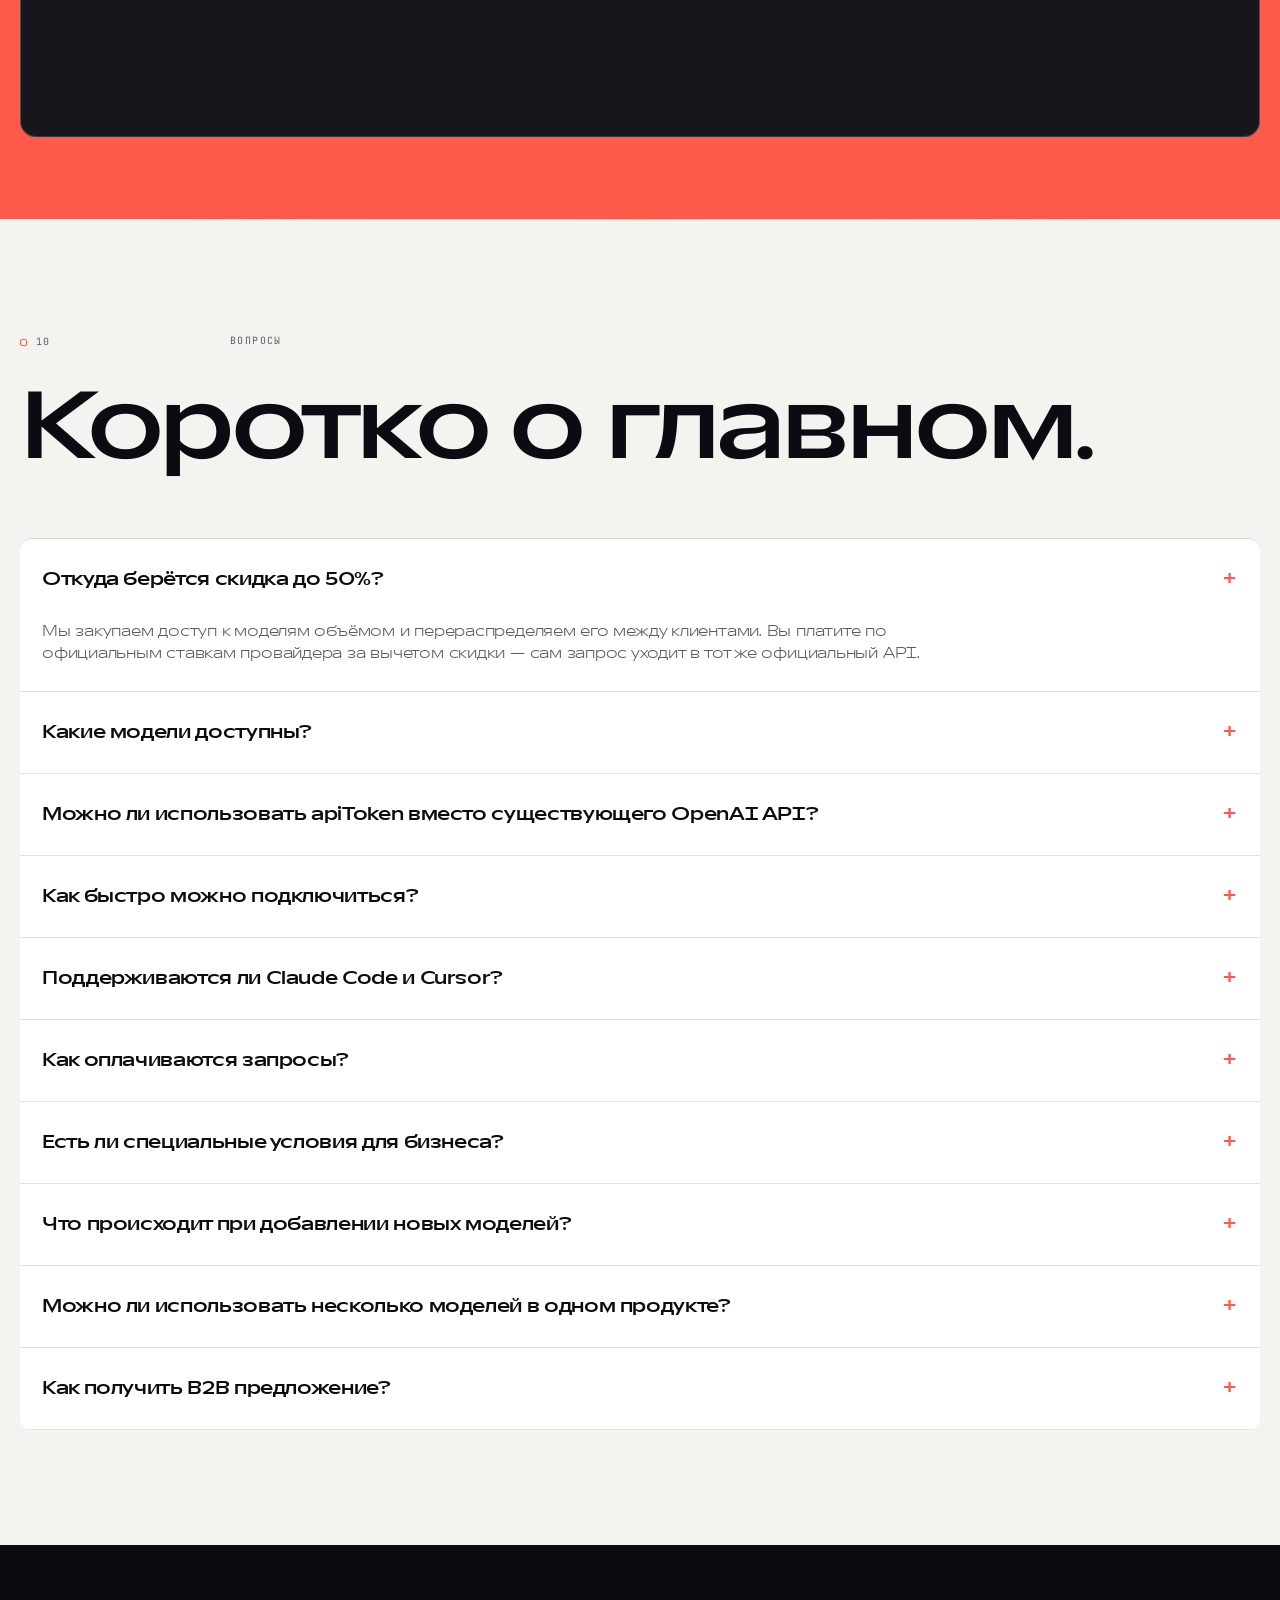
==== commit 5c78e68b: "fix: «Доки»/Docs — последний пункт верхнего меню Порядок: Модели · Решения · Цены · Интеграции · Гай" ====
--- a/index.html
+++ b/index.html
@@ -24,8 +24,8 @@
       <a href="#explorer">Решения</a>
       <a href="#calc">Цены</a>
       <a href="#integrations">Интеграции</a>
+      <a href="#learn">Гайды</a>
       <a href="docs.html">Доки</a>
-      <a href="#learn">Гайды</a>
     </nav>
     <div class="hdr__acts c10-13">
       <div class="lang" aria-label="Language switcher">
--- a/styles.css
+++ b/styles.css
@@ -182,8 +182,16 @@
   white-space:nowrap;
 }
 .btn:hover{border-color:var(--fg);background:var(--paper-2)}
+/* on dark surfaces paper-2 hover would wash the whole button out —
+   just strengthen the outline instead */
+.sec--dark .btn:hover,
+.calc__out .btn:hover{background:transparent}
 .btn--solid{background:var(--ink);border-color:var(--ink);color:var(--paper)}
 .btn--solid:hover{background:transparent;color:var(--ink)}
+/* on dark sections the transparent hover would leave the label ink-on-ink —
+   keep the fill and invert to paper instead */
+.sec--dark .btn--solid:hover,
+.calc__out .btn--solid:hover{background:var(--paper);border-color:var(--paper);color:var(--ink)}
 .btn--full{width:100%;margin-top:8px}
 .ctas{display:flex;gap:10px;flex-wrap:wrap;align-items:center}
 
@@ -524,11 +532,11 @@
   position:sticky;top:110px;
 }
 .calc__line{display:flex;justify-content:space-between;align-items:baseline;padding-bottom:16px;margin-bottom:16px;border-bottom:1px solid rgba(240,239,235,.10)}
-.calc__lab{font-family:var(--mono);font-size:10px;letter-spacing:.1em;text-transform:uppercase;color:var(--g200)}
+.calc__lab{font-family:var(--mono);font-size:10px;letter-spacing:.1em;text-transform:uppercase;color:var(--muted)}
 .calc__val{font-family:var(--mono);font-size:clamp(18px,1.7vw,26px)}
 .calc__save{padding:26px 0 28px;border-top:1px solid rgba(240,239,235,.10);margin-top:8px}
 .calc__big{display:block;font-size:clamp(48px,7vw,112px);line-height:.84;letter-spacing:-.055em;font-weight:600;color:var(--accent);margin-top:10px}
-.calc__year{display:block;font-family:var(--mono);font-size:12px;color:var(--g200);margin-top:14px}
+.calc__year{display:block;font-family:var(--mono);font-size:12px;color:var(--muted);margin-top:14px}
 .adv{margin-top:22px;padding-top:22px;border-top:1px solid rgba(240,239,235,.10)}
 .adv__grid{display:grid;grid-template-columns:1fr 1fr;gap:14px}
 .adv label,.ent__form label{display:flex;flex-direction:column;gap:7px;font-family:var(--mono);font-size:10px;letter-spacing:.08em;text-transform:uppercase;color:var(--muted)}
@@ -1207,7 +1215,7 @@
 .calc__q{
   display:flex;align-items:center;gap:12px;
   font-family:var(--mono);font-size:11px;letter-spacing:.1em;
-  text-transform:uppercase;color:var(--g300);margin-bottom:20px;
+  text-transform:uppercase;color:var(--muted);margin-bottom:20px;
 }
 .calc__q::before{
   counter-increment:step;content:counter(step,decimal-leading-zero);
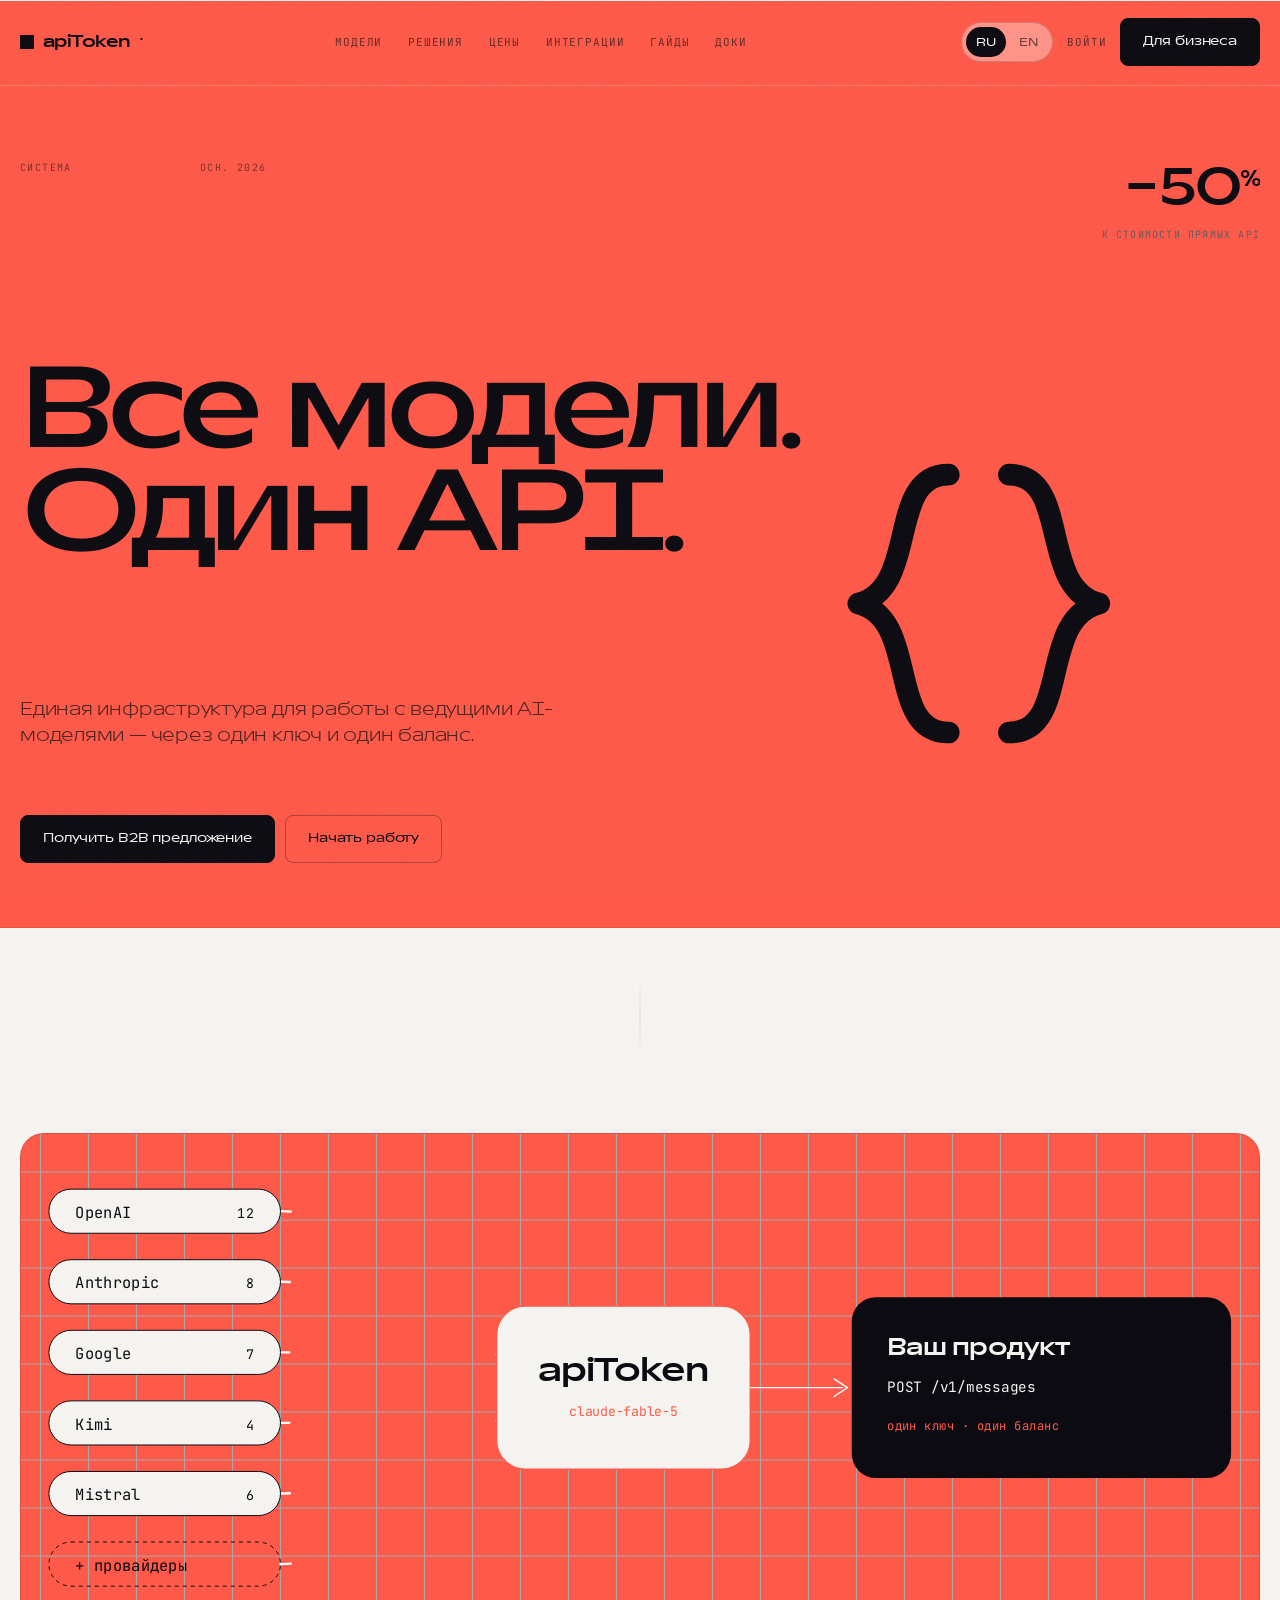
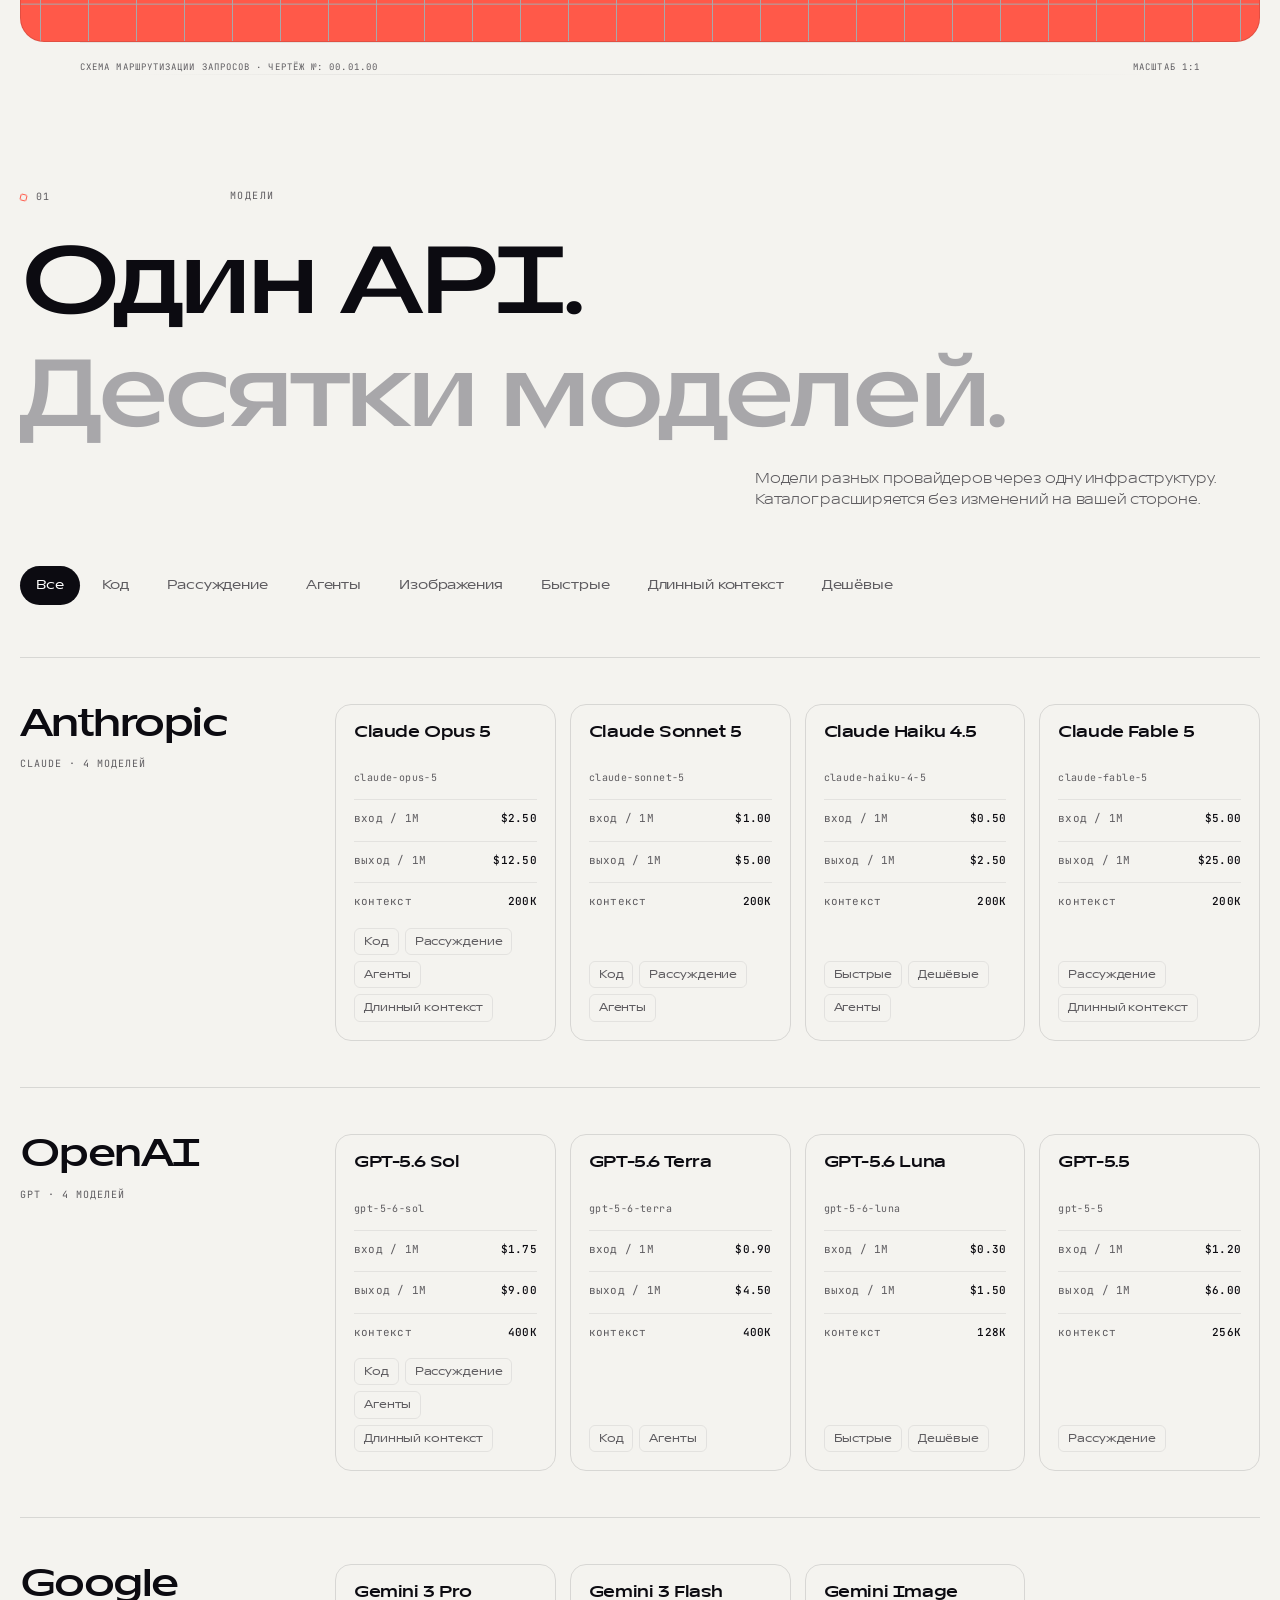
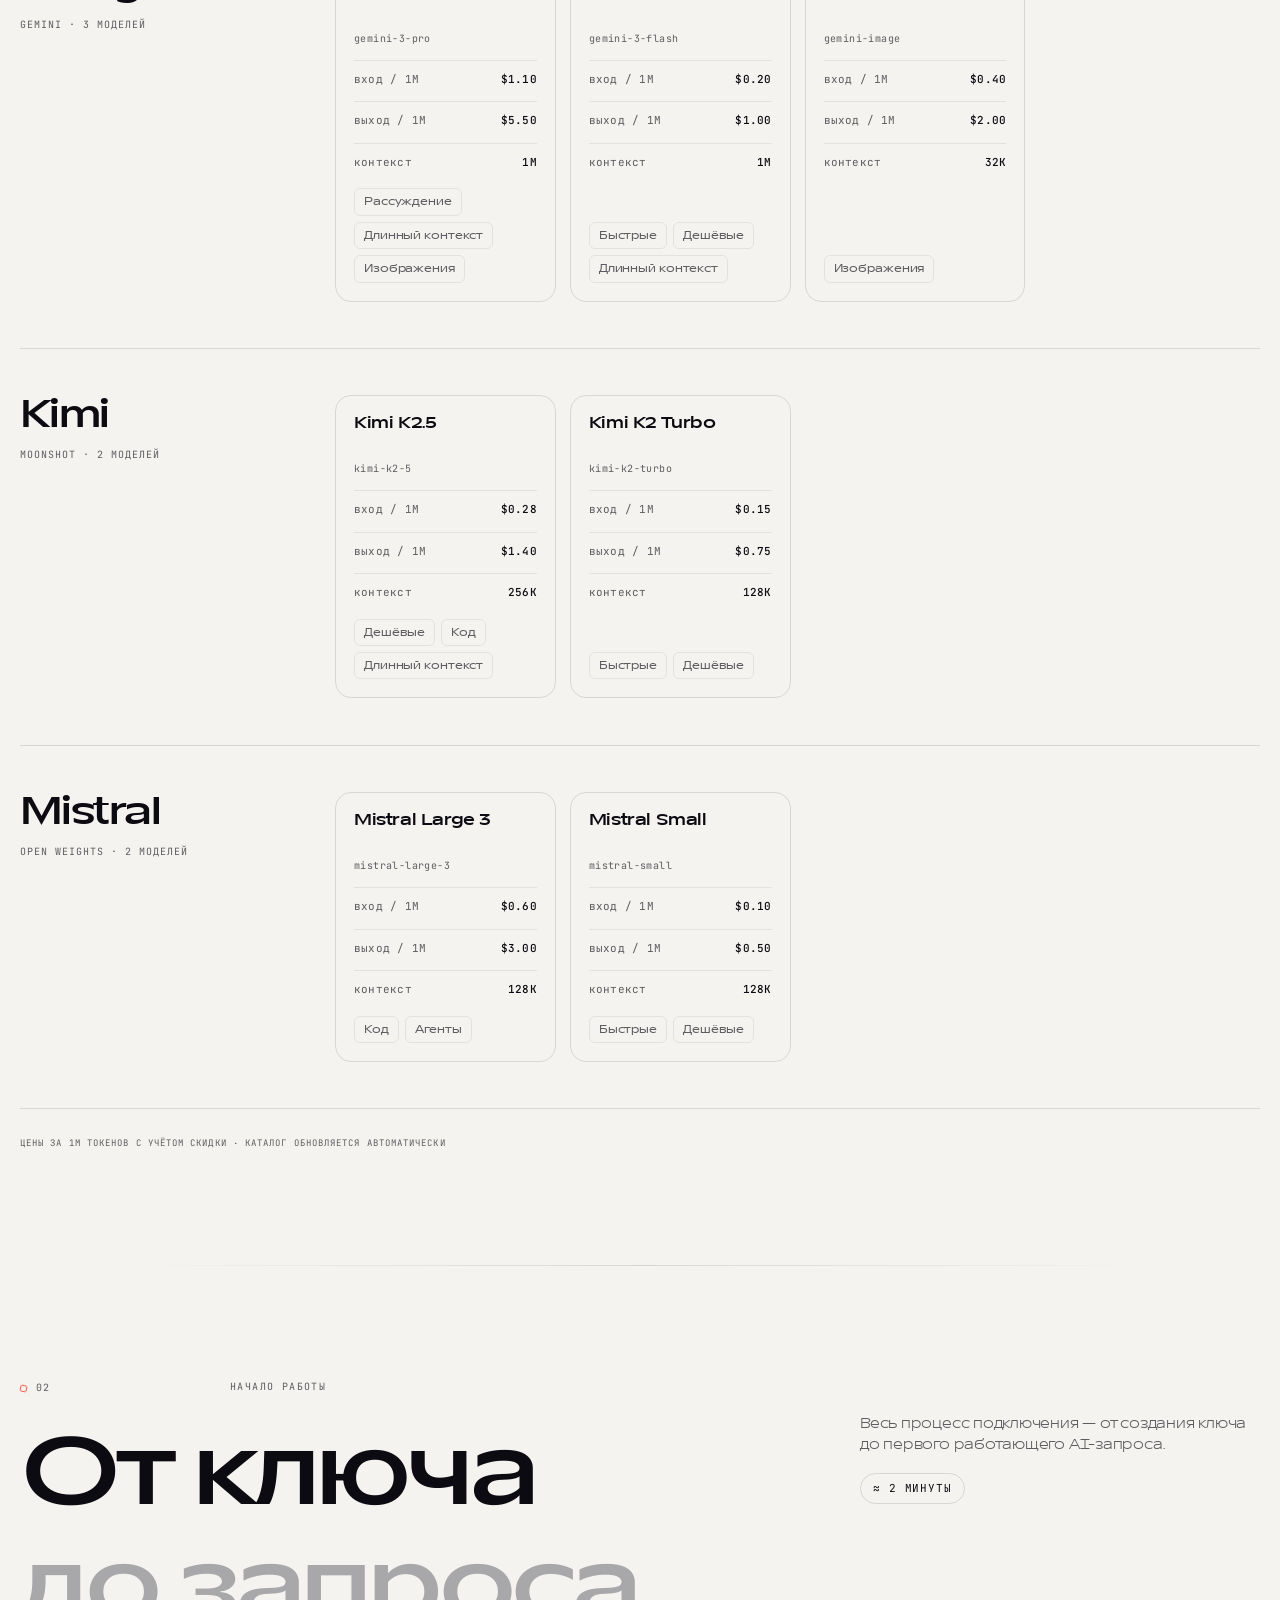
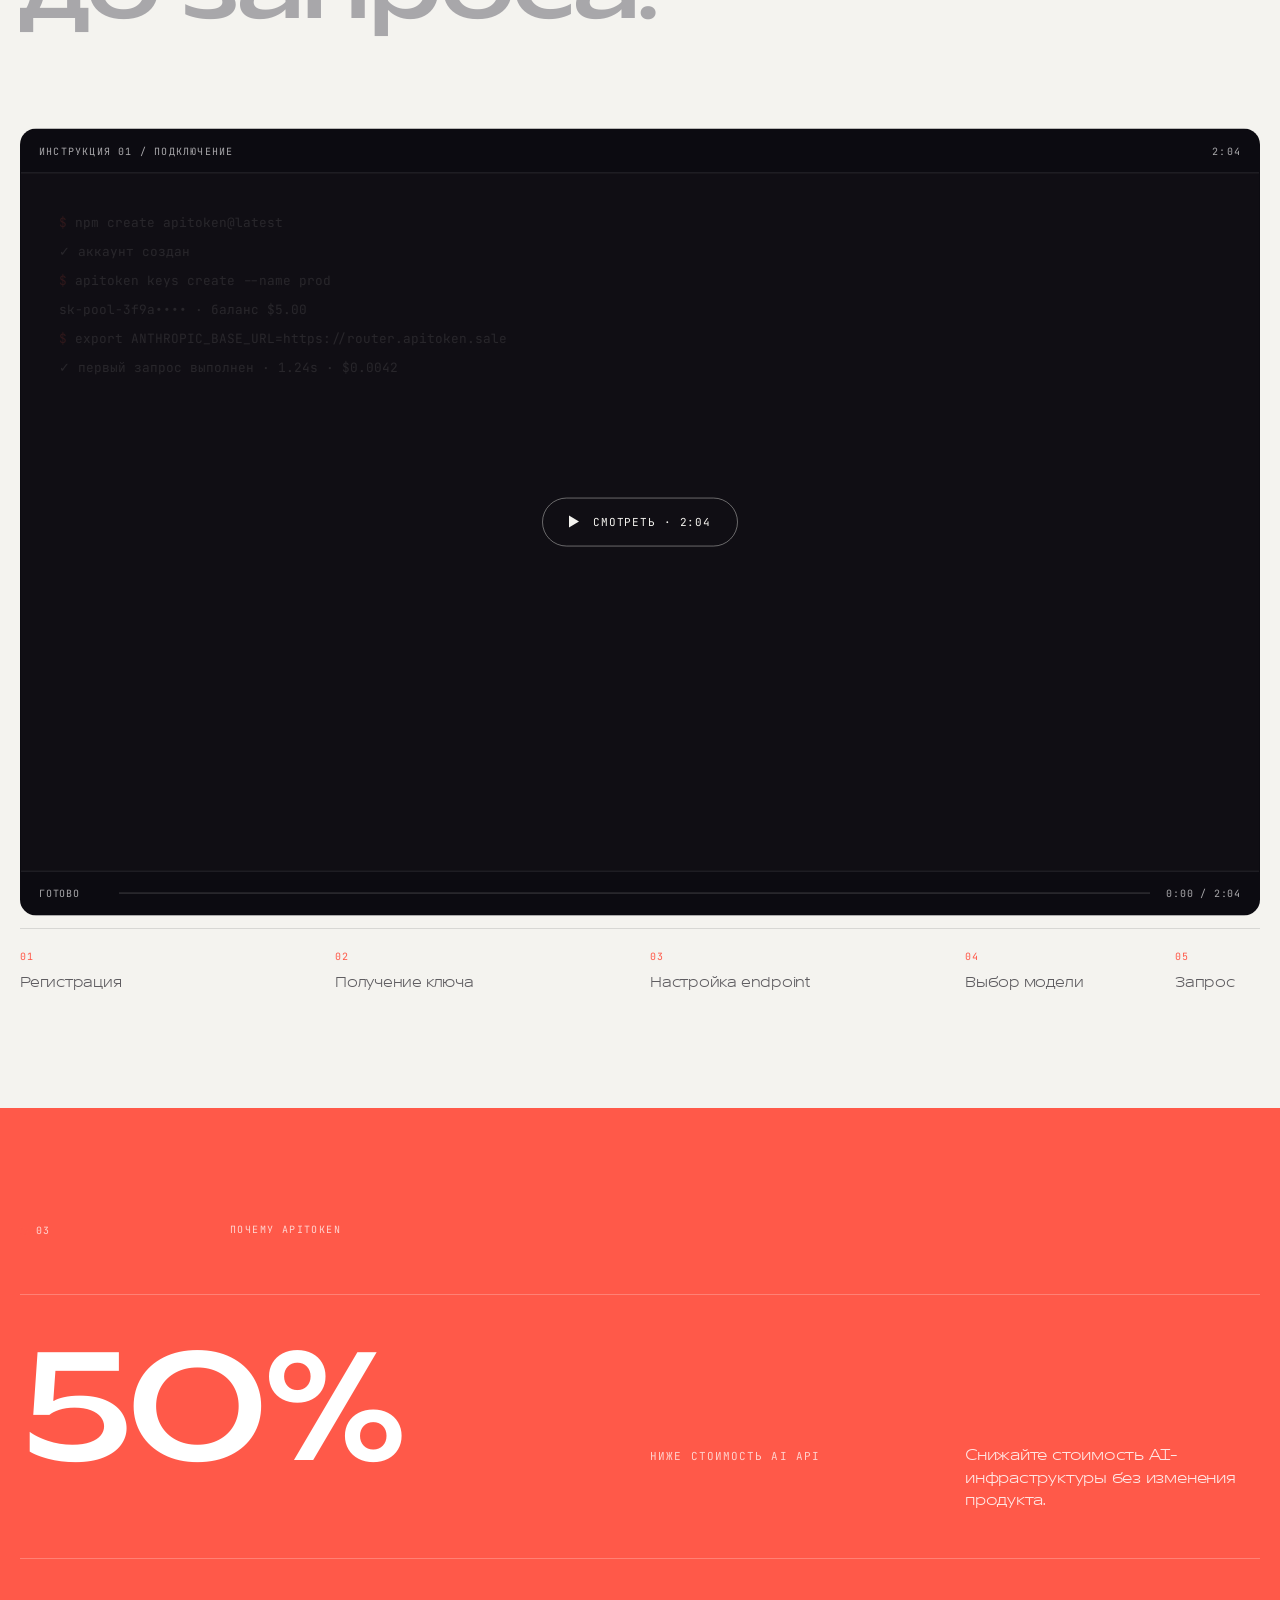
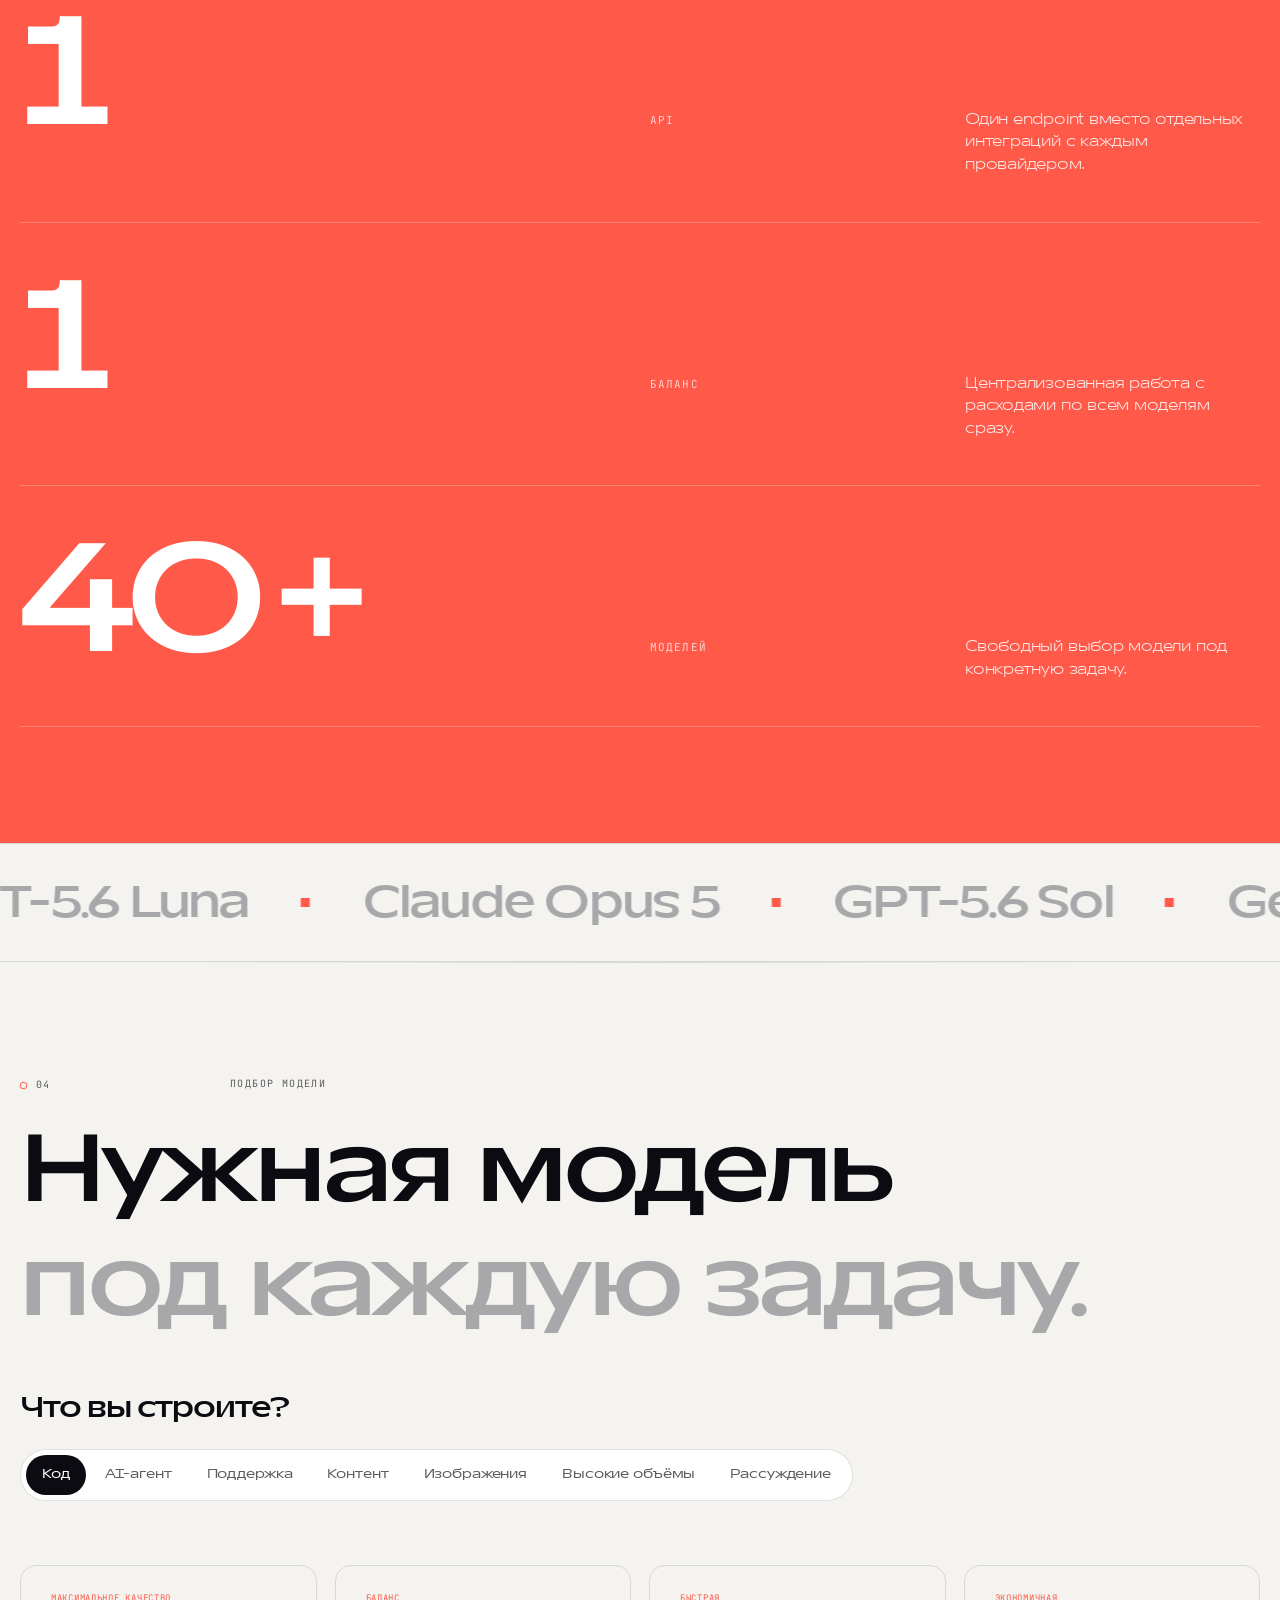
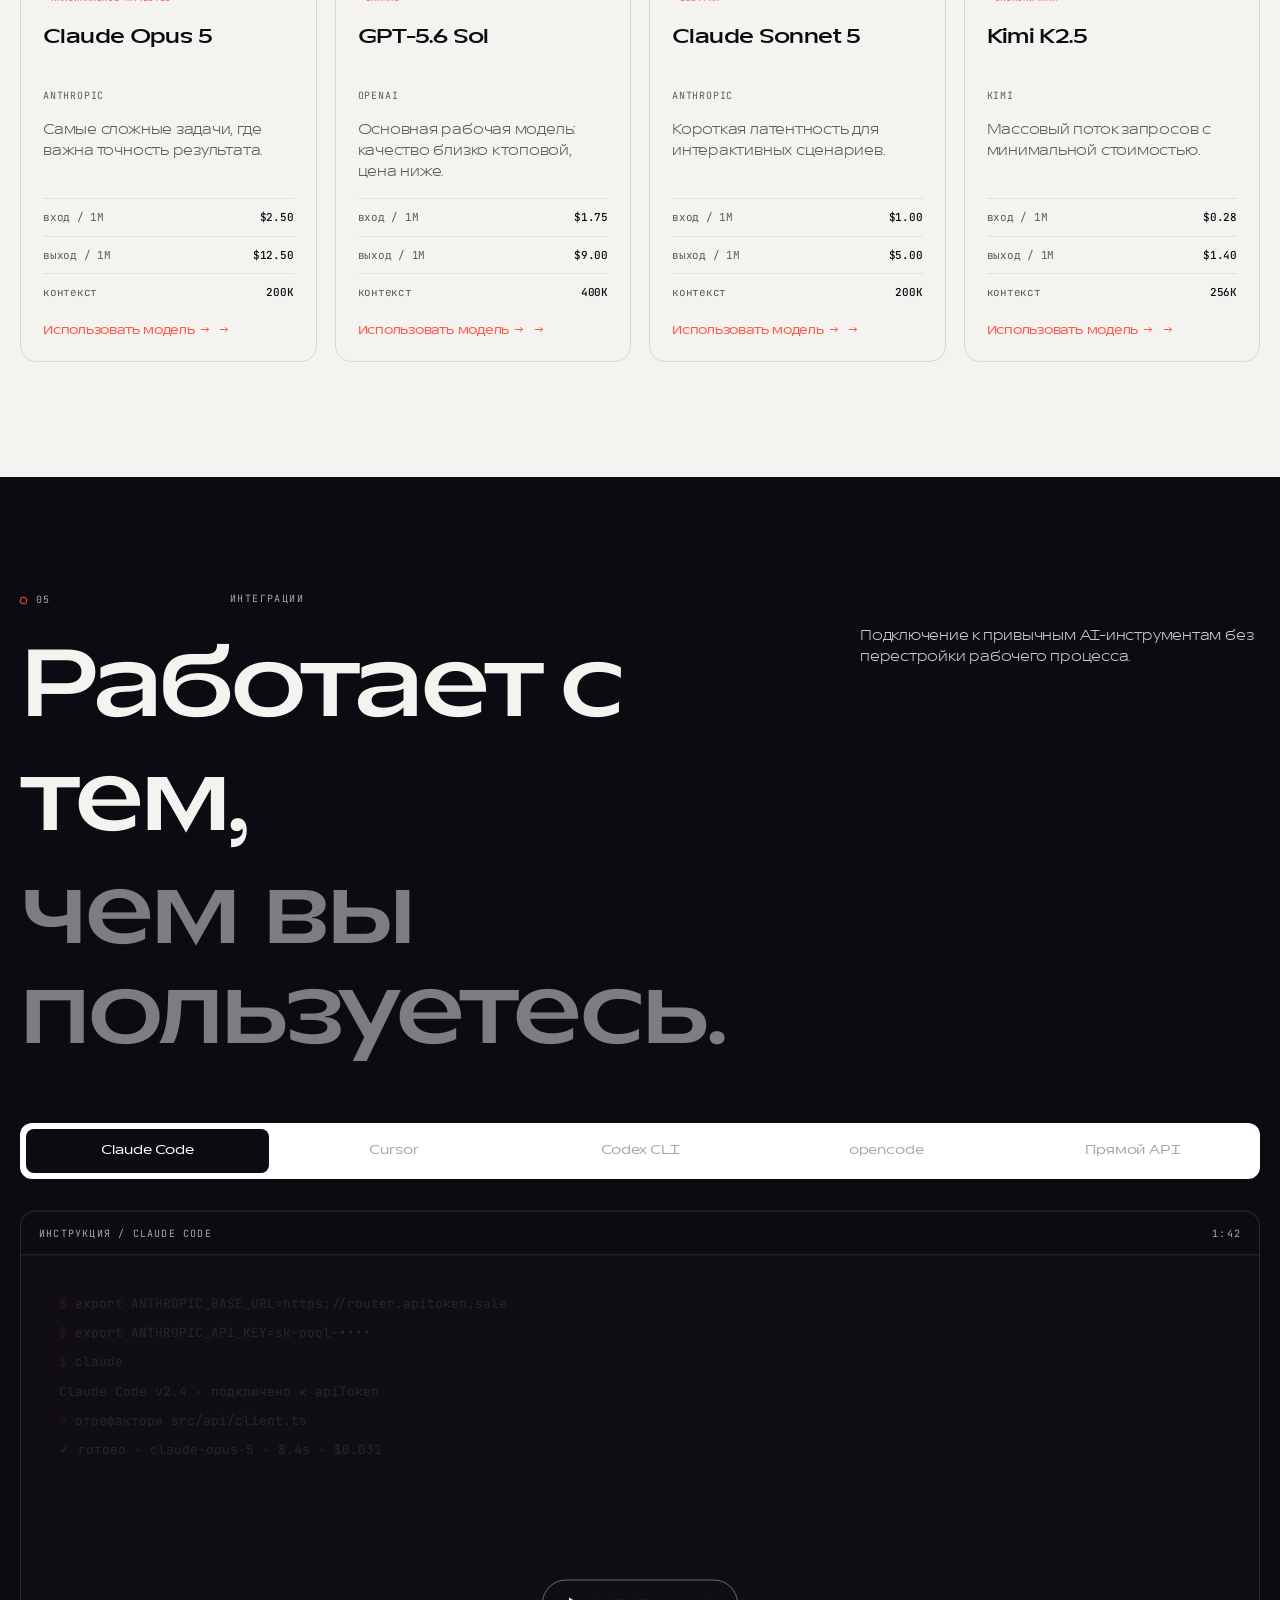
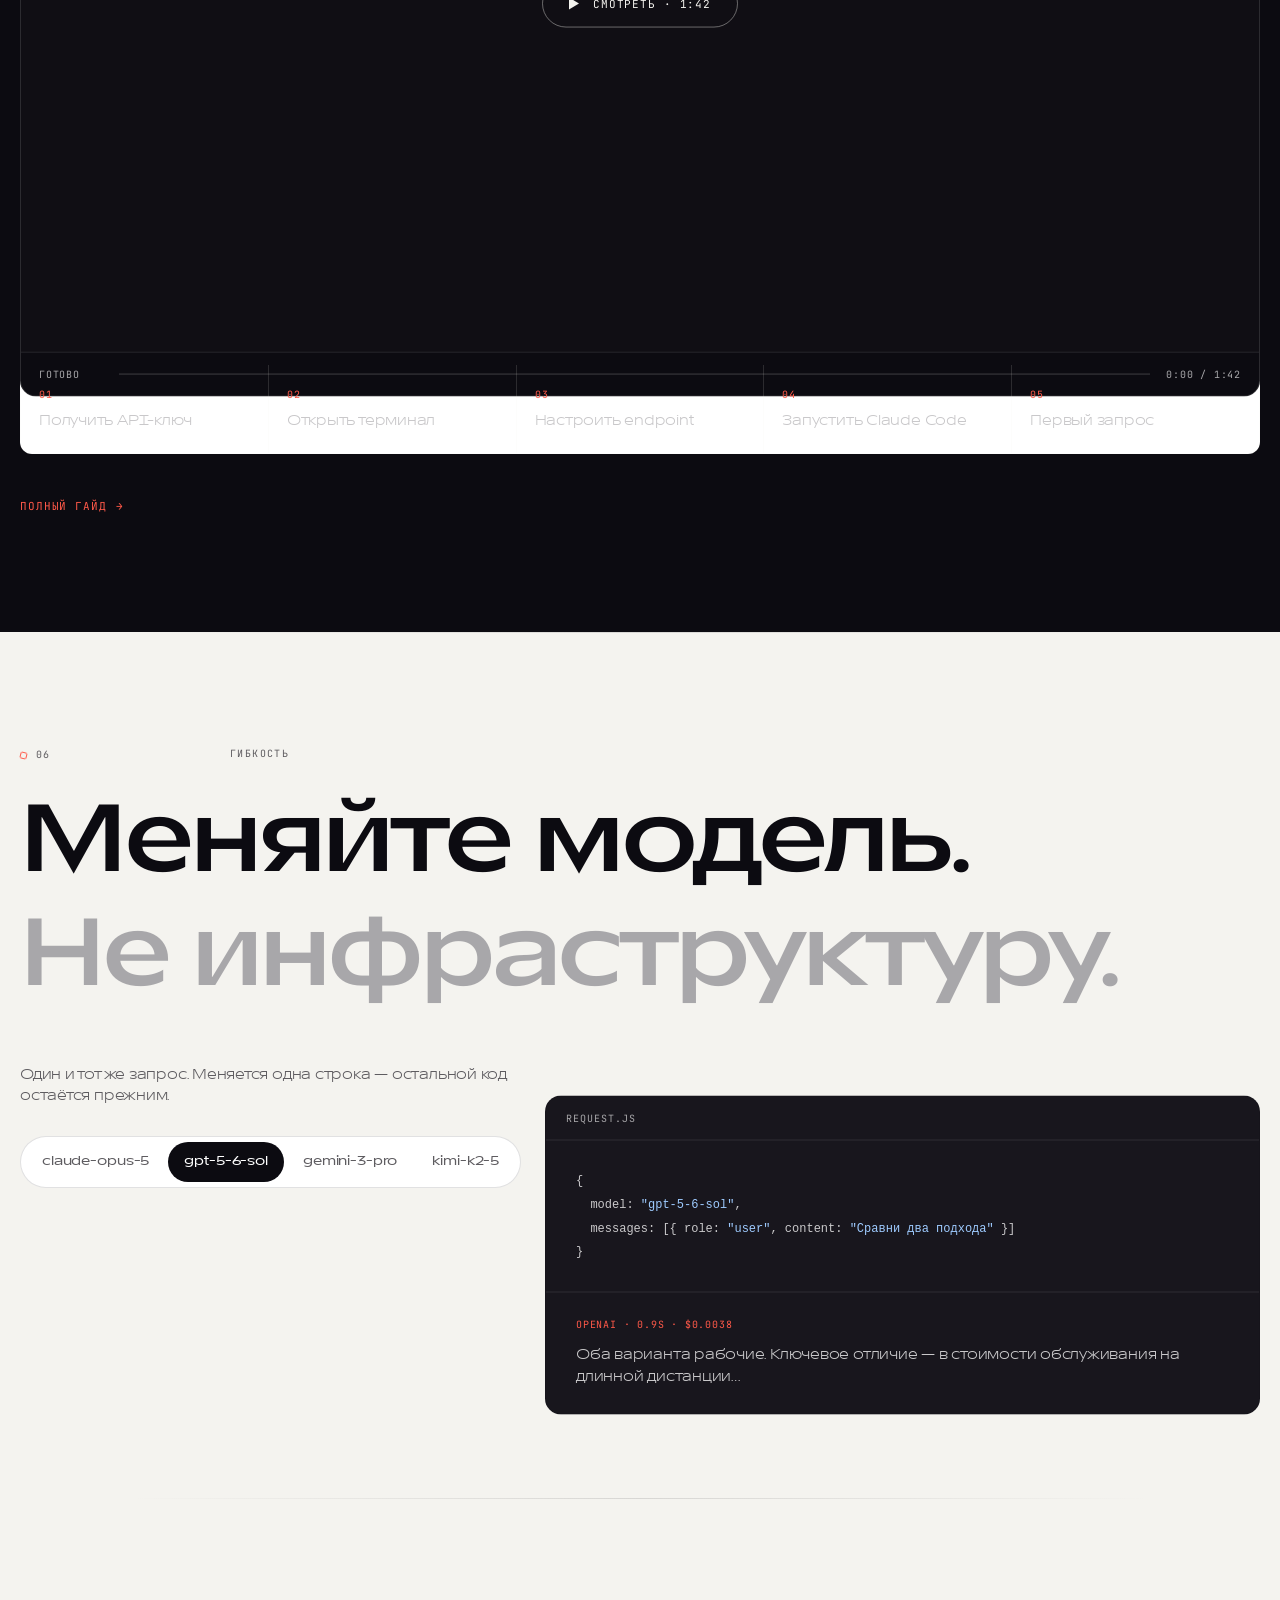
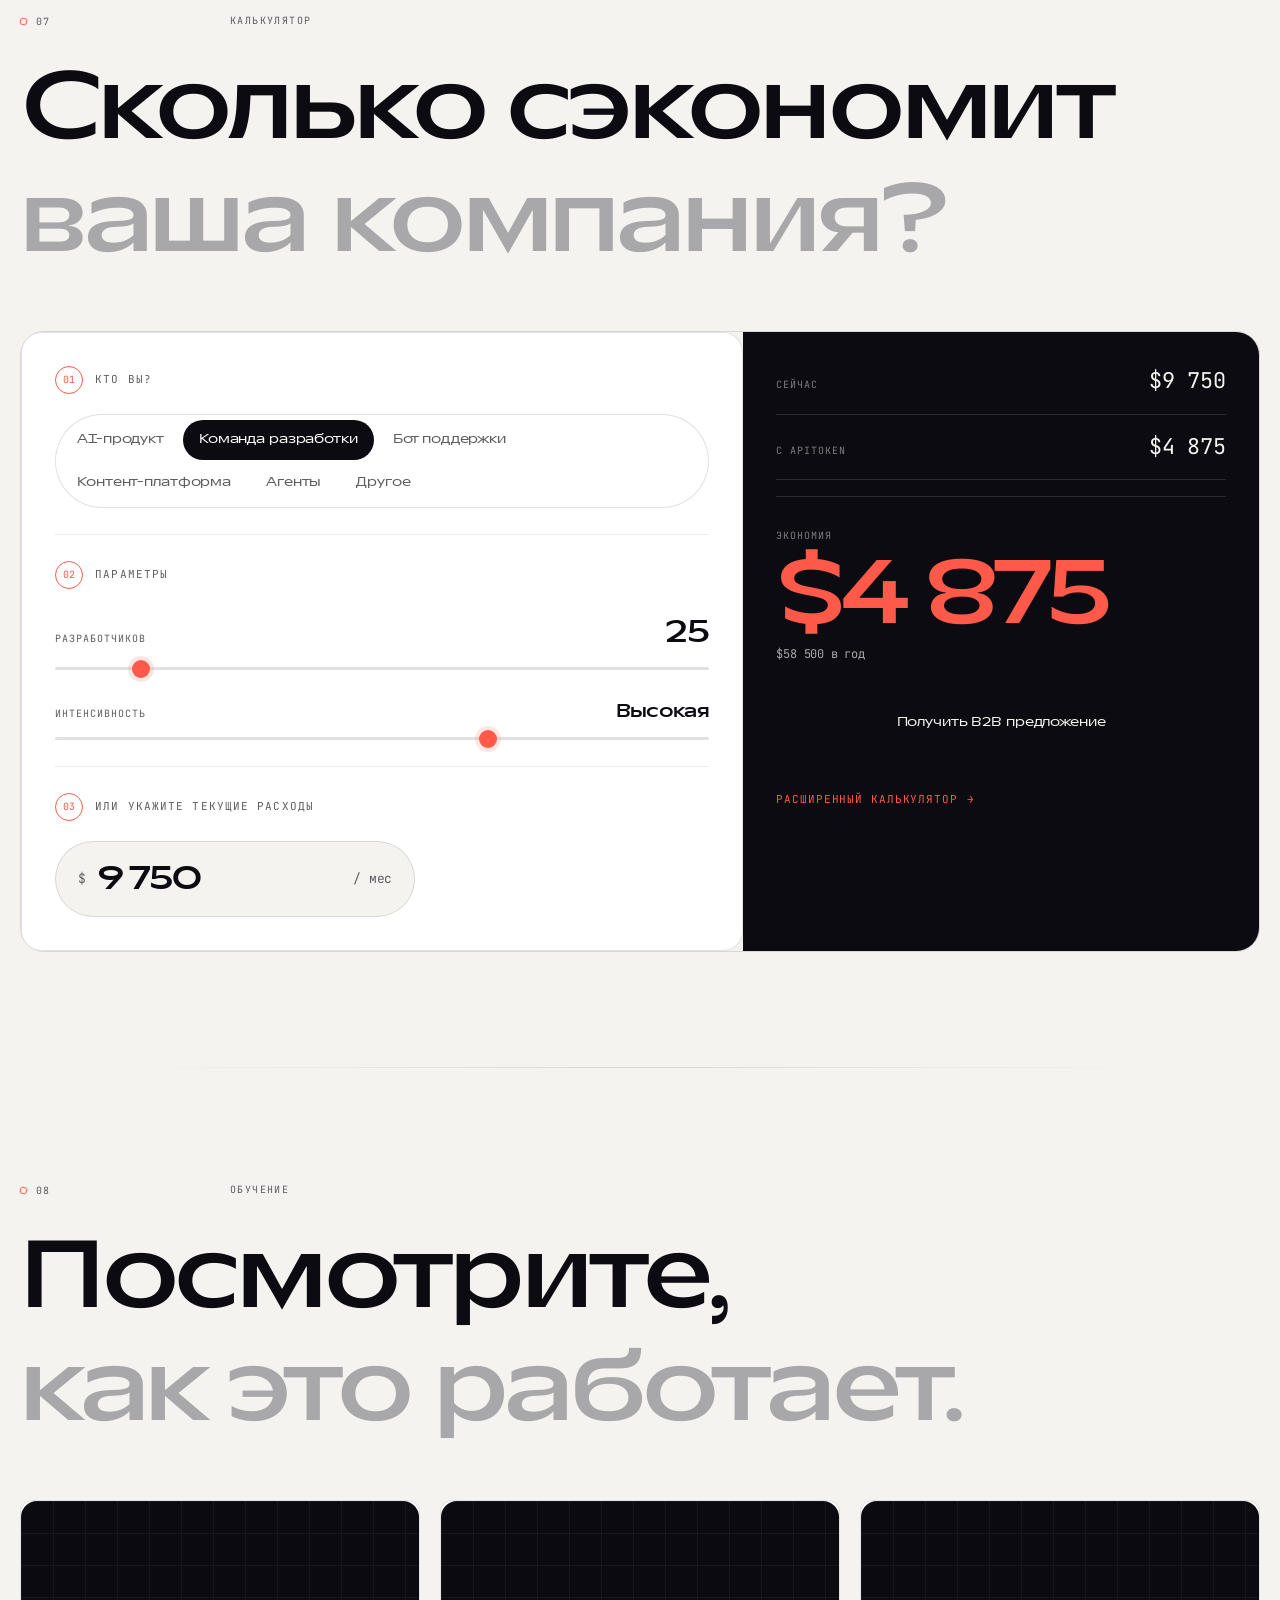
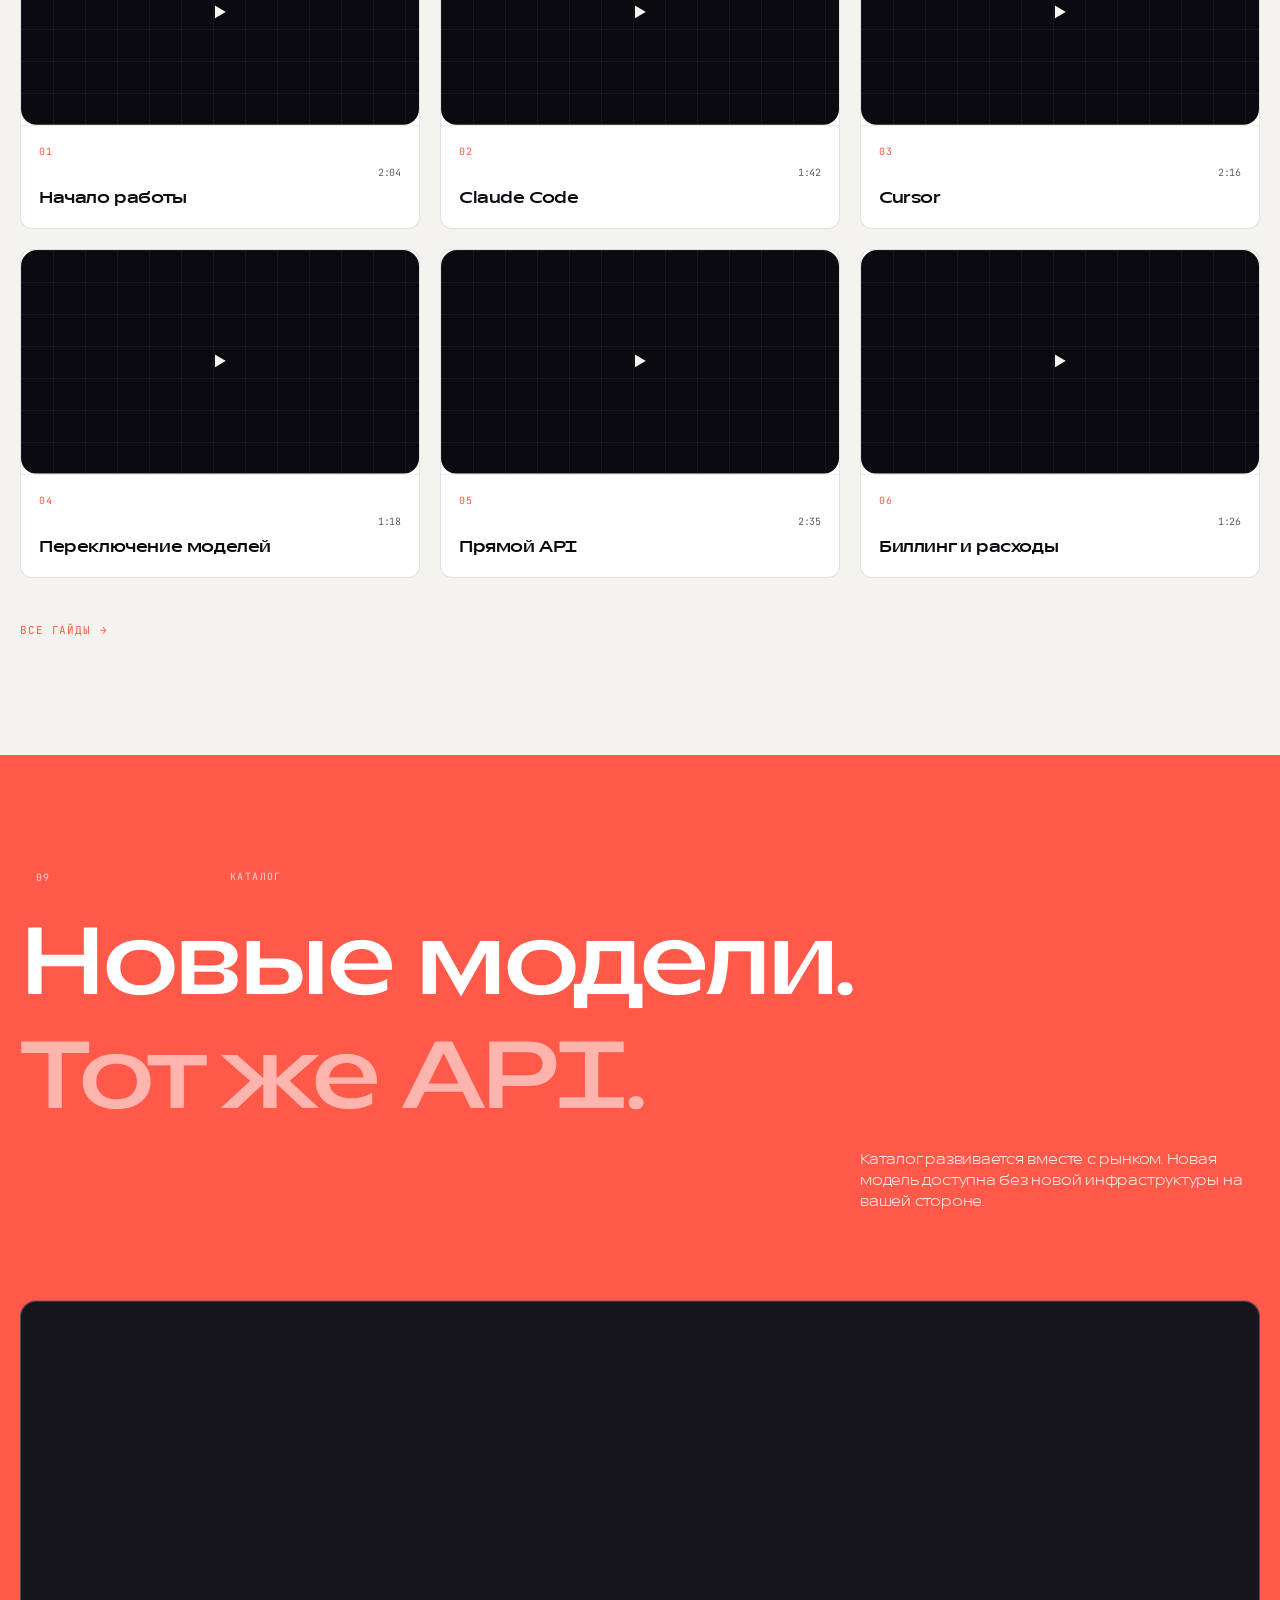
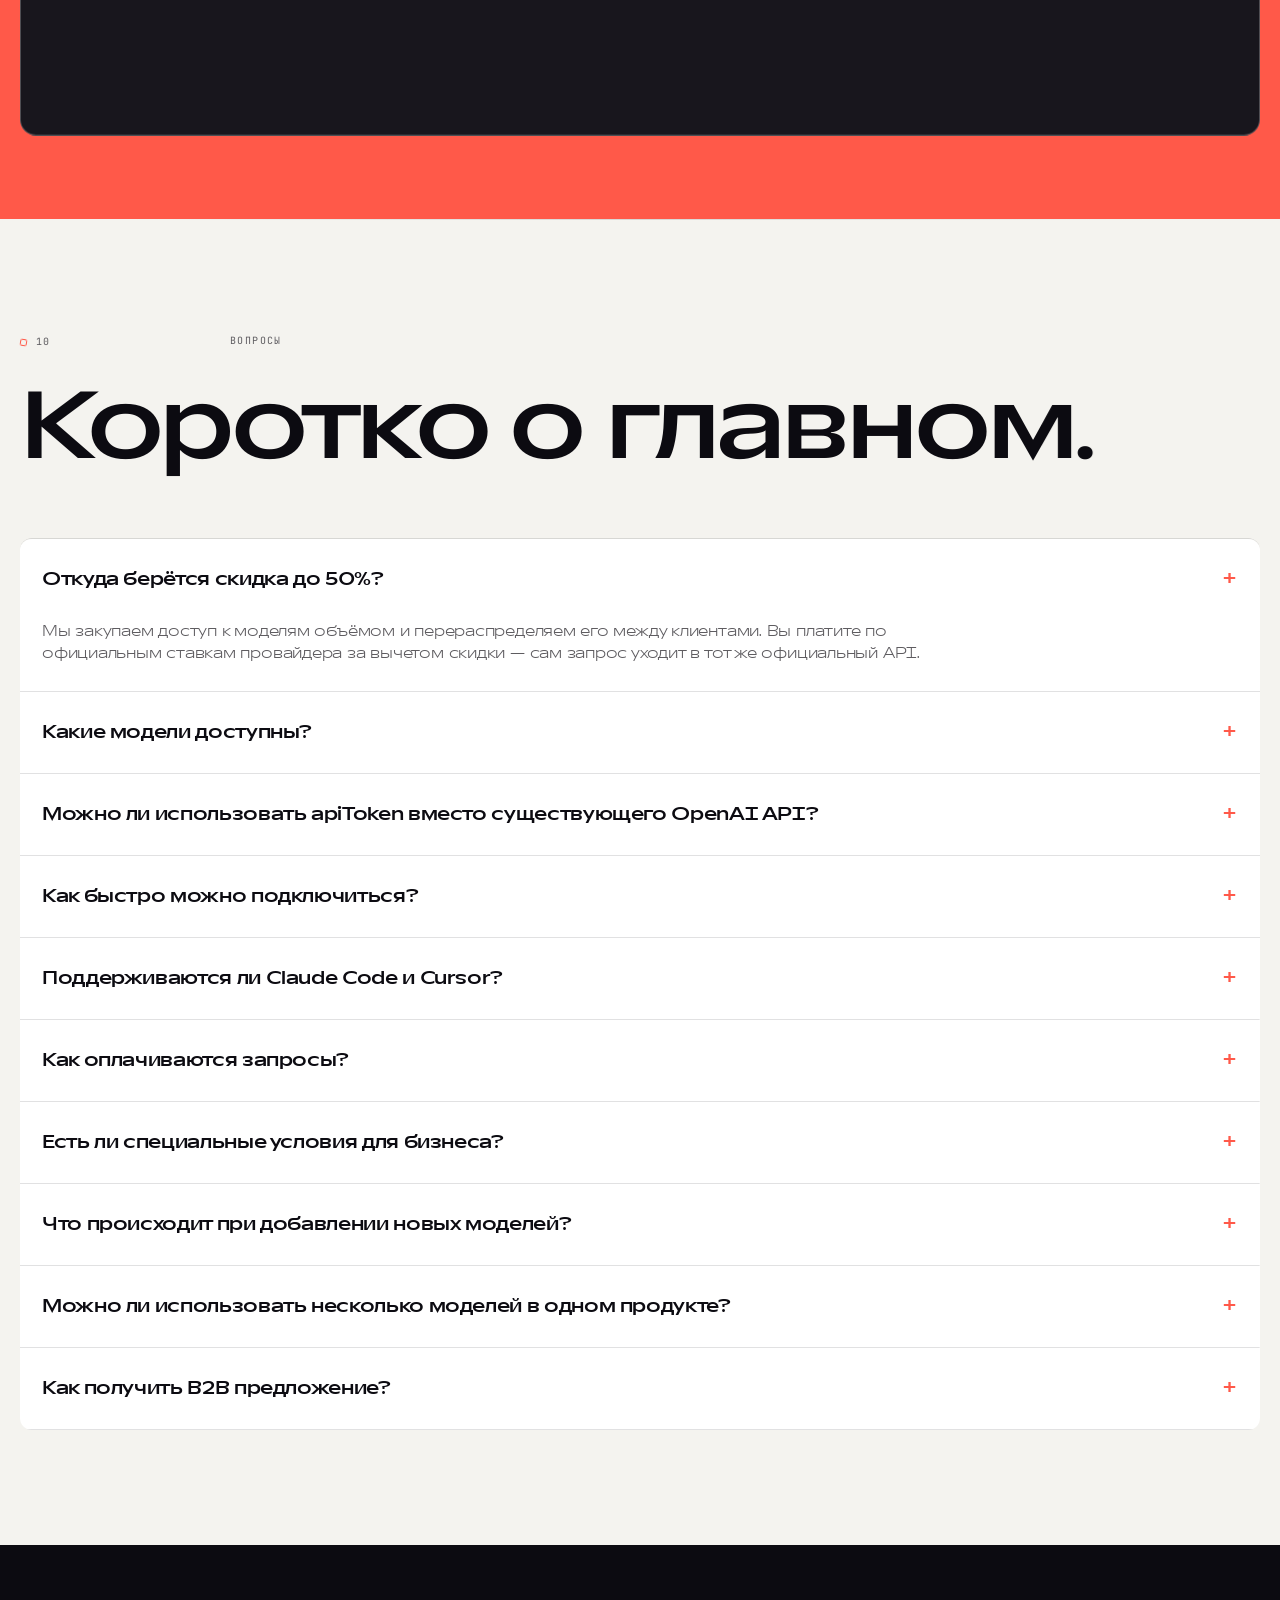
==== commit 11bd0362: "feat: новый футер по образцу apitoken.sale в нашем стиле Структура как на apitoken.sale: бренд + опи" ====
--- a/index.html
+++ b/index.html
@@ -418,23 +418,40 @@
 <footer class="ftr sec--dark">
   <div class="bleed">
 
-    <div class="grid ftr__head">
-      <a class="brand c1-6" href="#"><span class="brand__mark"></span>apiToken<sup>®</sup></a>
-      <a class="c6-13 ftr__mail" href="mailto:hello@apitoken.sale">hello@apitoken.sale</a>
-    </div>
-
-    <nav class="ftr__reg">
-      <a href="#models"><span class="ftr__no">01</span><span class="ftr__ttl">Модели</span><span class="ftr__sub">каталог провайдеров</span><i></i></a>
-      <a href="#calc"><span class="ftr__no">02</span><span class="ftr__ttl">Цены и калькулятор</span><span class="ftr__sub">расчёт экономии</span><i></i></a>
-      <a href="#integrations"><span class="ftr__no">03</span><span class="ftr__ttl">Интеграции</span><span class="ftr__sub">Claude Code, Cursor, Codex</span><i></i></a>
-      <a href="docs.html"><span class="ftr__no">04</span><span class="ftr__ttl">Документация</span><span class="ftr__sub">API и быстрый старт</span><i></i></a>
-      <a href="#learn"><span class="ftr__no">05</span><span class="ftr__ttl">Статус и поддержка</span><span class="ftr__sub">гайды, доступность</span><i></i></a>
-    </nav>
-
-    <div class="grid ftr__bottom">
-      <span class="c1-5">© 2026 apiToken<sup>®</sup></span>
-      <span class="c5-8 ftr__legal"><a href="#">Условия</a> · <a href="#">Конфиденциальность</a></span>
-      <span class="c8-13 ta-r">Не является Anthropic, OpenAI или Google и не аффилирована с ними</span>
+    <div class="grid ftr__top">
+      <div class="c1-5 ftr__brand">
+        <a class="brand" href="#"><span class="brand__mark"></span>apiToken<sup>®</sup></a>
+        <p>Платформа доступа к Claude, GPT и Gemini API для разработчиков.</p>
+      </div>
+      <div class="ftr__col">
+        <span class="ftr__h">Продукт</span>
+        <a href="#models">Модели</a>
+        <a href="#calc">Цены</a>
+        <a href="#integrations">Интеграции</a>
+        <a href="#learn">Гайды</a>
+      </div>
+      <div class="ftr__col">
+        <span class="ftr__h">Разработчикам</span>
+        <a href="docs.html">Документация</a>
+        <a href="docs.html">Быстрый старт</a>
+        <a href="docs.html">API-справочник</a>
+        <a href="https://github.com/ArthemisDesign/APITOKEN">GitHub</a>
+      </div>
+      <div class="ftr__col">
+        <span class="ftr__h">Поддержка</span>
+        <a href="mailto:apitokensale@gmail.com">apitokensale@gmail.com</a>
+        <a href="#">Статус</a>
+        <a href="#">Коды ошибок</a>
+      </div>
+      <div class="ftr__col">
+        <span class="ftr__h">Правовое</span>
+        <a href="#">Пользовательское соглашение</a>
+        <a href="#">Политика конфиденциальности</a>
+      </div>
+    </div>
+
+    <div class="ftr__bottom">
+      <span>© 2026 apiToken® — независимая платформа, не аффилированная с Anthropic, PBC или OpenAI и не одобренная ими.</span>
     </div>
 
   </div>
--- a/styles.css
+++ b/styles.css
@@ -827,6 +827,11 @@
 
 .ftr{padding:clamp(64px,7vw,110px) 0 28px}
 .ftr__top{row-gap:44px;align-items:start}
+.ftr__brand{grid-column:1/4}
+.ftr__top > .ftr__col:nth-child(2){grid-column:5/7}
+.ftr__top > .ftr__col:nth-child(3){grid-column:7/9}
+.ftr__top > .ftr__col:nth-child(4){grid-column:9/11}
+.ftr__top > .ftr__col:nth-child(5){grid-column:11/13}
 .ftr__brand p{margin-top:16px;font-size:14px;color:var(--g200);max-width:32ch}
 .ftr__cta{display:flex;flex-wrap:wrap;gap:10px;margin-top:26px}
 
@@ -857,7 +862,8 @@
 
 @media (max-width:1024px){
   .c5-8,.c8-11{grid-column:auto/span 8}
-  .ftr__col{margin-top:8px}
+  .ftr__brand{grid-column:1/13}
+  .ftr__top .ftr__col{grid-column:auto/span 6;margin-top:8px}
 }
 @media (max-width:640px){
   .c5-8,.c8-11{grid-column:1/5}
